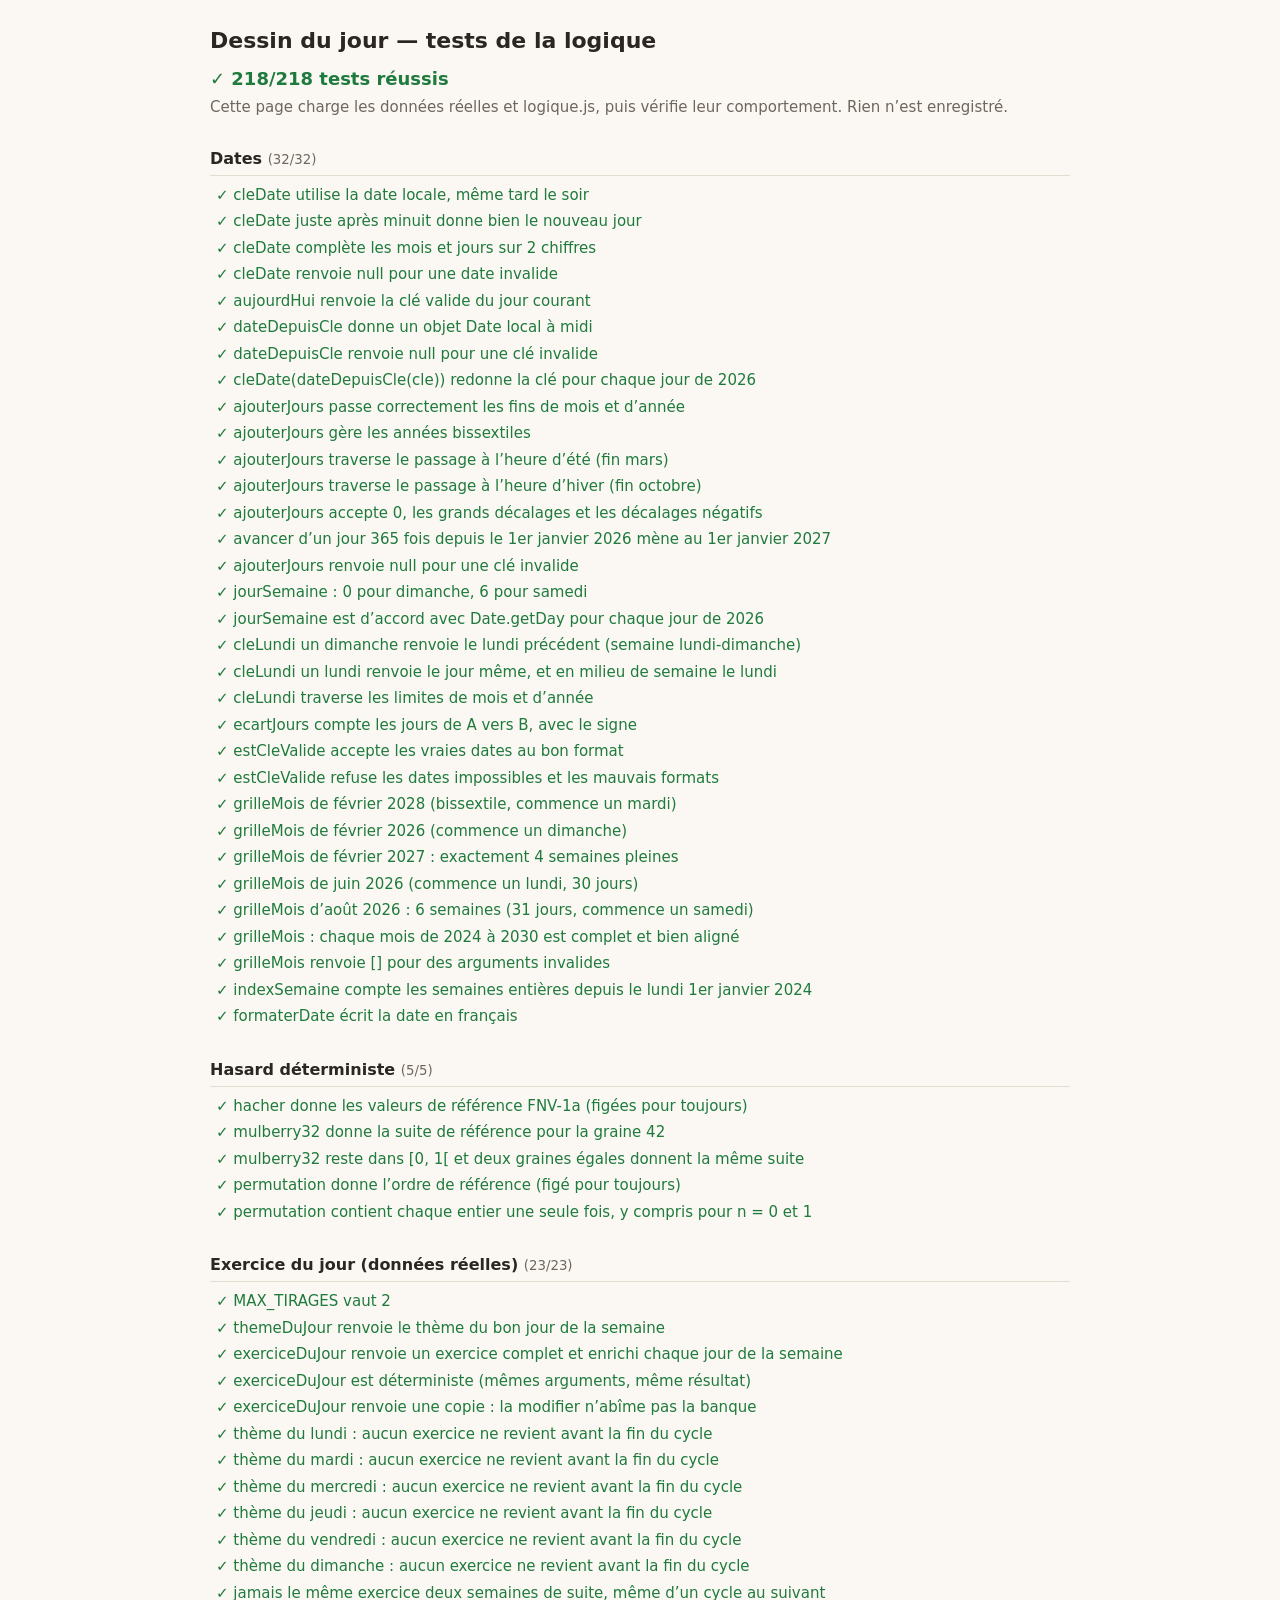
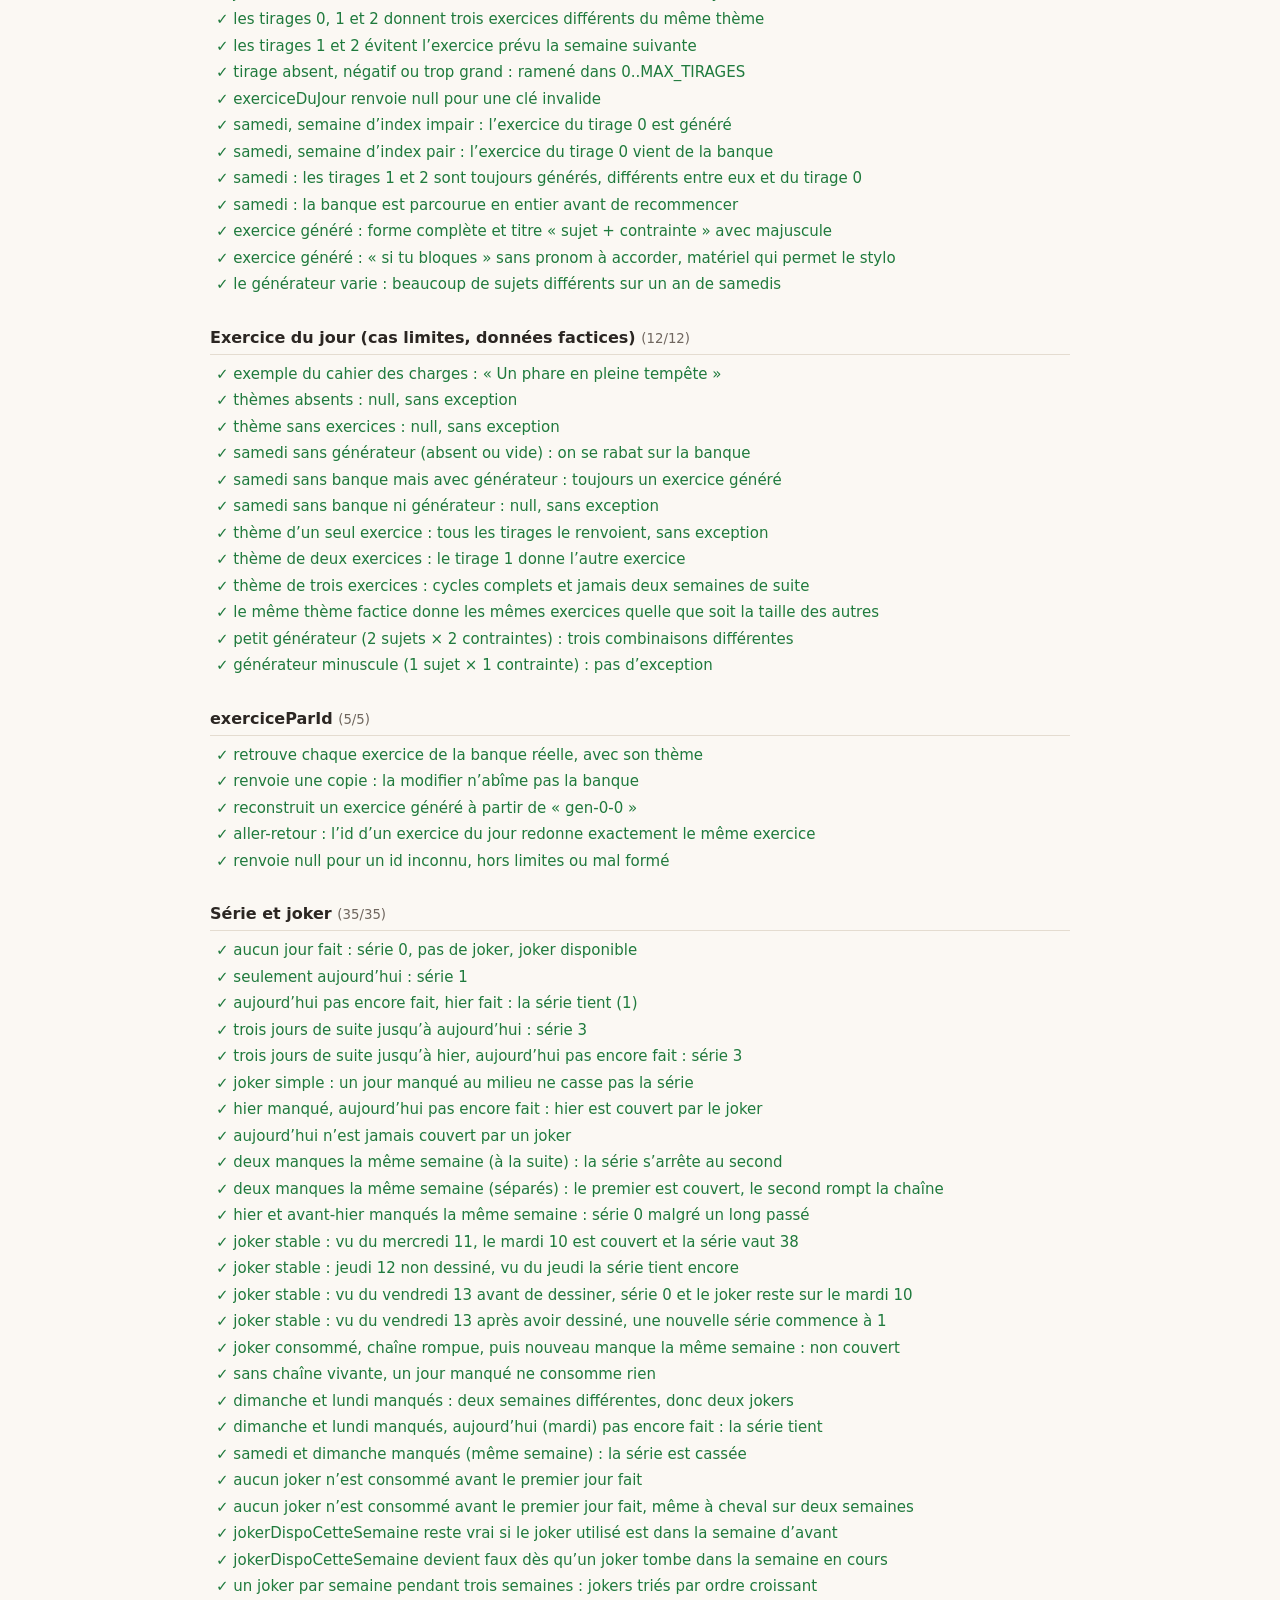
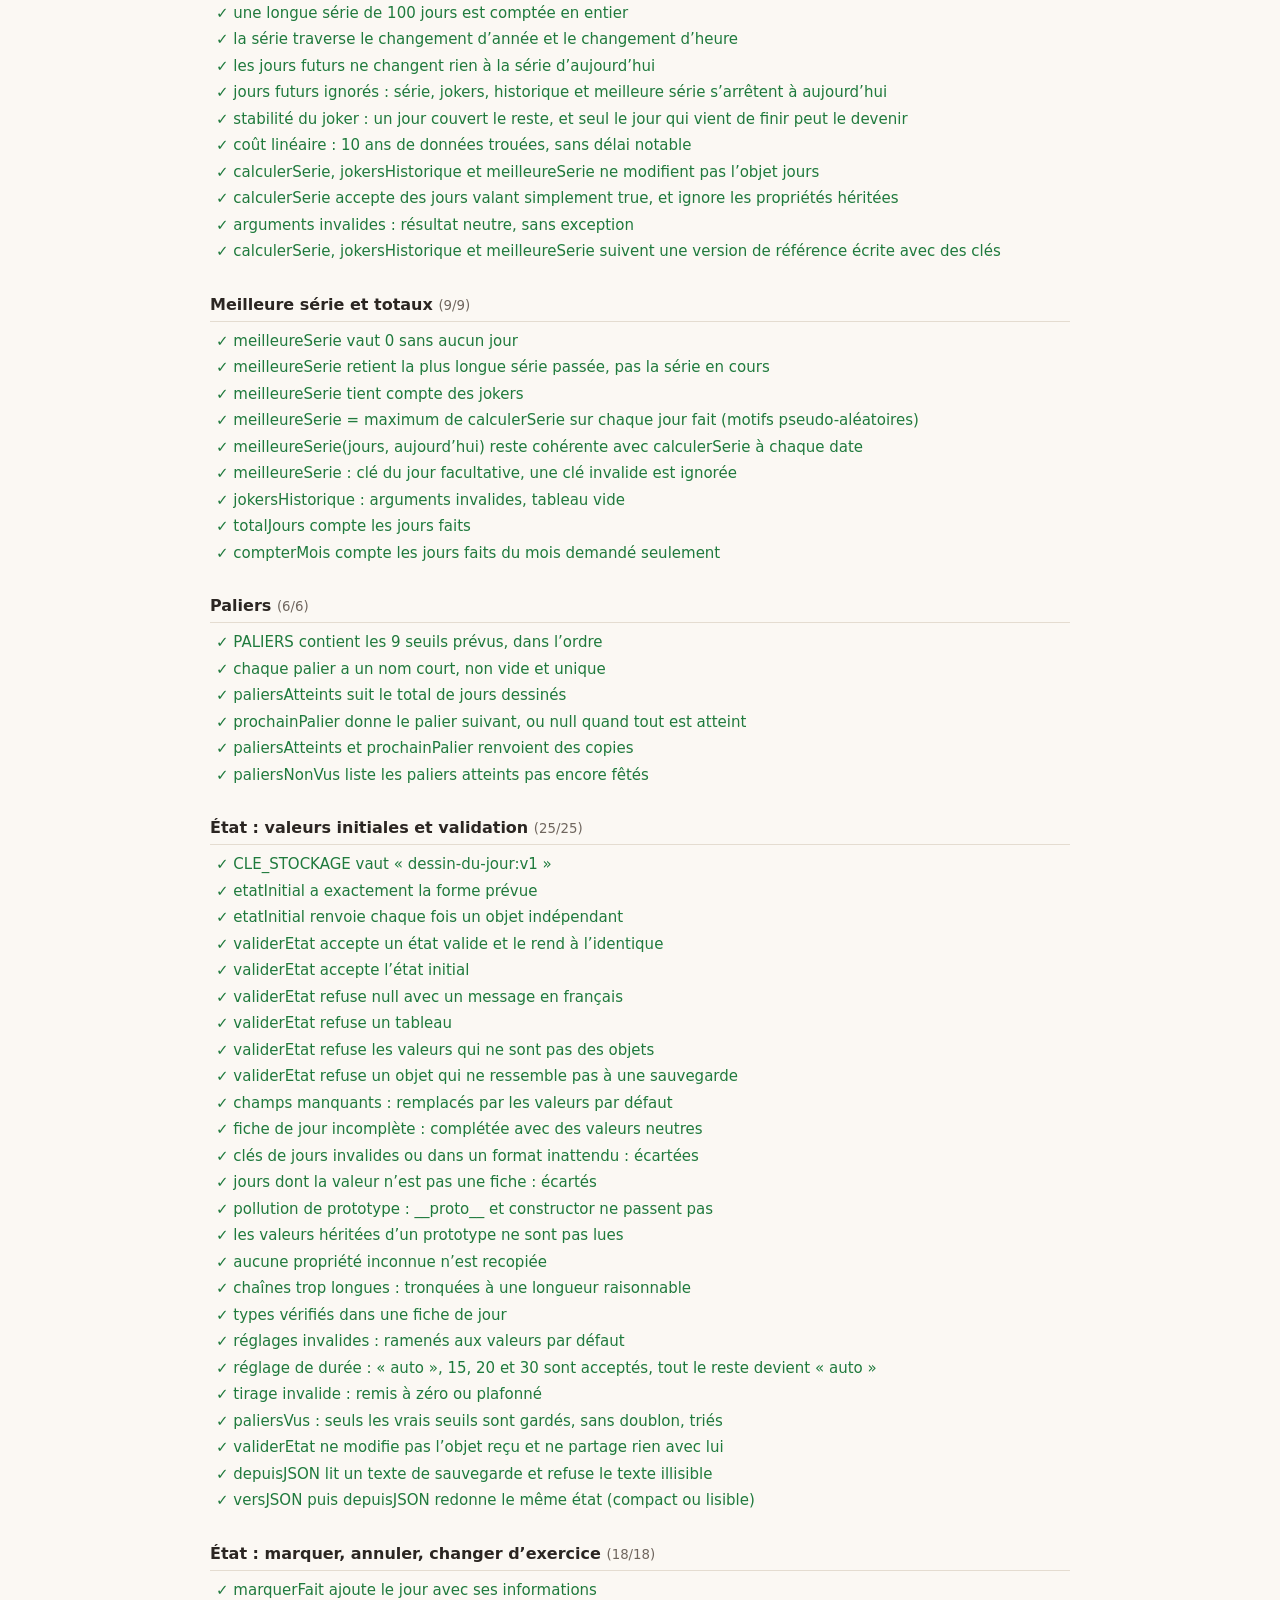
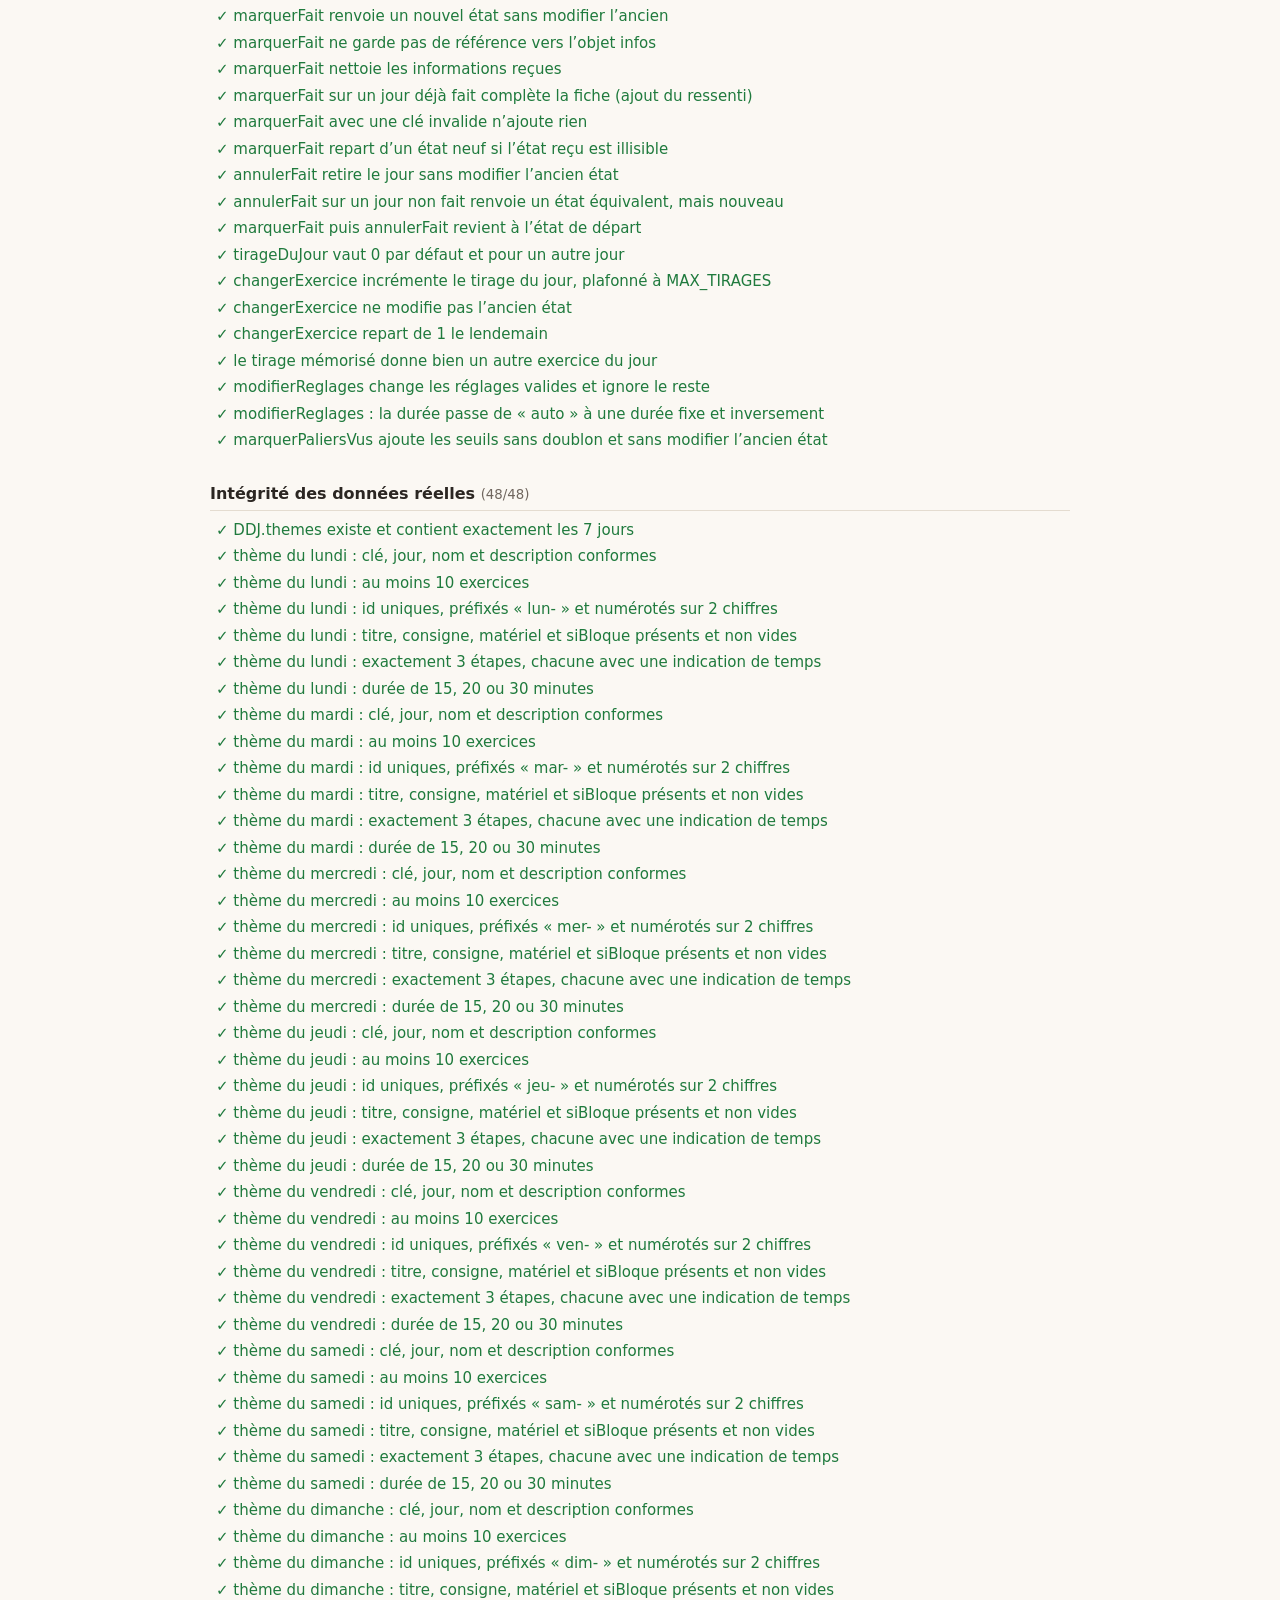
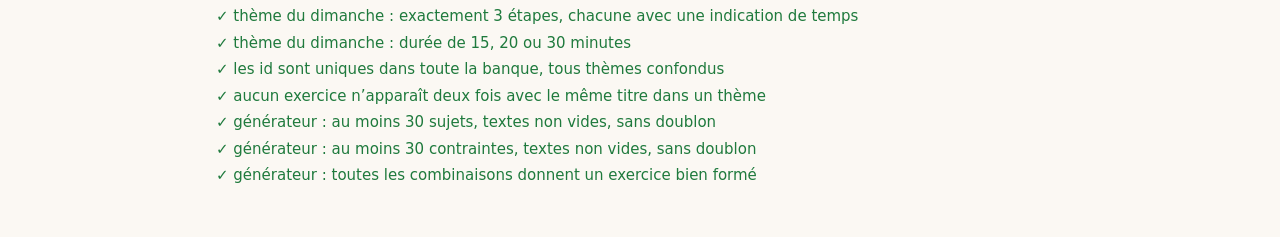
==== tests.html @ cdc96056 "Dessin du jour : un exercice de dessin par jour Appli web statique : exercice du jour, minuteur, sér" ====
<!DOCTYPE html>
<html lang="fr">
<head>
<meta charset="utf-8">
<meta name="viewport" content="width=device-width, initial-scale=1">
<title>Tests : en cours…</title>
<style>
  :root { --fond: #fbf8f3; --texte: #2b2622; --doux: #6f665e; --trait: #e4dcd0; --ok: #1f7a3d; --echec: #b3261e; --fond-echec: #fdecea; }
  @media (prefers-color-scheme: dark) {
    :root { --fond: #1d1b19; --texte: #ece6dd; --doux: #a59c92; --trait: #3a3531; --ok: #6fcf8b; --echec: #ff8a80; --fond-echec: #3a1f1d; }
  }
  body { margin: 0; padding: 24px 16px 48px; background: var(--fond); color: var(--texte); font: 15px/1.5 system-ui, "Segoe UI", sans-serif; }
  main { max-width: 860px; margin: 0 auto; }
  h1 { font-size: 22px; margin: 0 0 8px; }
  h2 { font-size: 16px; margin: 28px 0 6px; padding-bottom: 4px; border-bottom: 1px solid var(--trait); }
  h2 small { font-weight: normal; color: var(--doux); }
  .bilan { font-size: 18px; font-weight: 600; margin: 0 0 4px; }
  .bilan.ok { color: var(--ok); }
  .bilan.echec { color: var(--echec); }
  .note { color: var(--doux); margin: 0; }
  ul { list-style: none; margin: 0; padding: 0; }
  li { padding: 2px 6px; border-radius: 4px; overflow-wrap: anywhere; }
  li.ok { color: var(--ok); }
  li.echec { color: var(--echec); background: var(--fond-echec); font-weight: 600; }
  li .message { display: block; font-weight: normal; font-family: Consolas, "Courier New", monospace; font-size: 13px; padding-left: 22px; }
</style>
</head>
<body>
<main>
  <h1>Dessin du jour — tests de la logique</h1>
  <p id="bilan" class="bilan">Tests en cours…</p>
  <p class="note">Cette page charge les données réelles et logique.js, puis vérifie leur comportement. Rien n’est enregistré.</p>
  <div id="resultats"></div>
</main>

<script src="donnees/exercices-semaine.js"></script>
<script src="donnees/exercices-weekend.js"></script>
<script src="logique.js"></script>
<script>
(function () {
  "use strict";

  var DDJ = window.DDJ = window.DDJ || {};
  var L = DDJ.logique || {};

  /* ================================================================== */
  /* Mini-harnais                                                        */
  /* ================================================================== */

  var resultats = [];
  var groupeCourant = "";

  function groupe(nom) {
    groupeCourant = nom;
  }

  /* Chaque test est isolé : une exception = un échec, les autres continuent. */
  function test(nom, fn) {
    var r = { groupe: groupeCourant, nom: nom, ok: true, message: "" };
    try {
      fn();
    } catch (e) {
      r.ok = false;
      r.message = (e && e.message) ? String(e.message) : String(e);
    }
    resultats.push(r);
  }

  function stable(v) {
    var cles, morceaux, i;
    if (v === null || typeof v !== "object") {
      return String(JSON.stringify(v));
    }
    morceaux = [];
    if (Object.prototype.toString.call(v) === "[object Array]") {
      for (i = 0; i < v.length; i++) {
        morceaux.push(stable(v[i]));
      }
      return "[" + morceaux.join(",") + "]";
    }
    cles = Object.keys(v).sort();
    for (i = 0; i < cles.length; i++) {
      morceaux.push(JSON.stringify(cles[i]) + ":" + stable(v[cles[i]]));
    }
    return "{" + morceaux.join(",") + "}";
  }

  function verifier(condition, message) {
    if (!condition) {
      throw new Error(message || "la condition attendue est fausse");
    }
  }

  function egal(obtenu, attendu, message) {
    if (obtenu !== attendu) {
      throw new Error((message ? message + " : " : "") + "attendu " + stable(attendu) + ", obtenu " + stable(obtenu));
    }
  }

  /* Égalité en profondeur (ordre des propriétés indifférent). */
  function pareil(obtenu, attendu, message) {
    var a = stable(obtenu);
    var b = stable(attendu);
    if (a !== b) {
      throw new Error((message ? message + " : " : "") + "attendu " + b + ", obtenu " + a);
    }
  }

  function proche(obtenu, attendu, message) {
    if (typeof obtenu !== "number" || Math.abs(obtenu - attendu) > 1e-12) {
      throw new Error((message ? message + " : " : "") + "attendu " + attendu + ", obtenu " + obtenu);
    }
  }

  /* ================================================================== */
  /* Aides pour les tests                                                */
  /* ================================================================== */

  var ATTENDUS = {
    1: { cle: "lignes", jour: "Lundi", nom: "Lignes et échauffement", prefixe: "lun-" },
    2: { cle: "objets", jour: "Mardi", nom: "Objets du quotidien", prefixe: "mar-" },
    3: { cle: "personnages", jour: "Mercredi", nom: "Personnages et gestes", prefixe: "mer-" },
    4: { cle: "espaces", jour: "Jeudi", nom: "Espaces et perspective", prefixe: "jeu-" },
    5: { cle: "nature", jour: "Vendredi", nom: "Nature", prefixe: "ven-" },
    6: { cle: "imagination", jour: "Samedi", nom: "Imagination", prefixe: "sam-" },
    0: { cle: "libre", jour: "Dimanche", nom: "Libre", prefixe: "dim-" }
  };
  var ORDRE_JOURS = [1, 2, 3, 4, 5, 6, 0];
  var JOURS_BANQUE = [1, 2, 3, 4, 5, 0]; /* tous sauf le samedi */

  /* Clé du jour de semaine « js » (0 = dimanche) dans la semaine d’index donné. */
  function cleDe(semaine, js) {
    return L.ajouterJours("2024-01-01", semaine * 7 + ((js + 6) % 7));
  }

  function exo(cle, tirage) {
    var e = L.exerciceDuJour(cle, tirage);
    if (!e) {
      throw new Error("exerciceDuJour(" + cle + ", " + tirage + ") a renvoyé " + stable(e));
    }
    return e;
  }

  function themeReel(js) {
    var t = DDJ.themes ? DDJ.themes[js] : null;
    if (!t || typeof t !== "object") {
      throw new Error("le thème du jour " + js + " (" + ATTENDUS[js].jour + ") est absent des données");
    }
    if (Object.prototype.toString.call(t.exercices) !== "[object Array]" || t.exercices.length === 0) {
      throw new Error("le thème « " + ATTENDUS[js].jour + " » n’a pas d’exercices");
    }
    return t;
  }

  function generateurReel() {
    var g = DDJ.generateur;
    if (!g || !g.sujets || !g.contraintes || !g.sujets.length || !g.contraintes.length) {
      throw new Error("DDJ.generateur est absent ou vide");
    }
    return g;
  }

  /* Remplace temporairement les données, le temps d’une fonction. */
  function avecDonnees(themes, generateur, fn) {
    var themesAvant = DDJ.themes;
    var generateurAvant = DDJ.generateur;
    DDJ.themes = themes;
    DDJ.generateur = generateur;
    try {
      return fn();
    } finally {
      DDJ.themes = themesAvant;
      DDJ.generateur = generateurAvant;
    }
  }

  function exerciceFactice(prefixe, i) {
    return {
      id: prefixe + (i < 9 ? "0" : "") + (i + 1),
      titre: "Exercice " + (i + 1),
      consigne: "Dessine quelque chose de simple.",
      etapes: ["5 min : observe.", "5 min : esquisse.", "5 min : précise."],
      materiel: "Crayon et papier",
      siBloque: "Fais plus simple.",
      duree: 15
    };
  }

  function themesFactices(n) {
    var themes = {};
    var js, i, liste;
    for (js = 0; js < 7; js++) {
      liste = [];
      for (i = 0; i < n; i++) {
        liste.push(exerciceFactice(ATTENDUS[js].prefixe, i));
      }
      themes[js] = {
        cle: ATTENDUS[js].cle,
        jour: ATTENDUS[js].jour,
        nom: ATTENDUS[js].nom,
        description: "Thème factice.",
        exercices: liste
      };
    }
    return themes;
  }

  function generateurFactice() {
    return {
      sujets: ["un phare", "une théière", "un chat", "un vélo"],
      contraintes: ["en pleine tempête", "sous la mer", "la nuit", "vu de très loin"]
    };
  }

  /* Objet « jours » à partir d’une liste de clés. */
  function jours(liste) {
    var o = {};
    var i;
    for (i = 0; i < liste.length; i++) {
      o[liste[i]] = {
        exerciceId: "lun-01", titre: "Test", themeNom: "Lignes et échauffement",
        duree: 20, ressenti: null, faitLe: liste[i] + "T10:00:00.000Z"
      };
    }
    return o;
  }

  /* Toutes les clés de debut à fin incluses. */
  function plage(debut, fin) {
    var liste = [];
    var c = debut;
    var garde = 0;
    while (c !== null && c <= fin && garde < 5000) {
      liste.push(c);
      c = L.ajouterJours(c, 1);
      garde++;
    }
    return liste;
  }

  function sans(liste, exclus) {
    var r = [];
    var i;
    for (i = 0; i < liste.length; i++) {
      if (exclus.indexOf(liste[i]) === -1) {
        r.push(liste[i]);
      }
    }
    return r;
  }

  function seuils(paliers) {
    var r = [];
    var i;
    for (i = 0; i < paliers.length; i++) {
      r.push(paliers[i].seuil);
    }
    return r;
  }

  function serie(listeFaits, aujourdHui) {
    return L.calculerSerie(jours(listeFaits), aujourdHui);
  }

  function historique(listeFaits, aujourdHui) {
    return L.jokersHistorique(jours(listeFaits), aujourdHui);
  }

  /* ================================================================== */
  groupe("Dates");
  /* ================================================================== */

  test("cleDate utilise la date locale, même tard le soir", function () {
    egal(L.cleDate(new Date(2026, 0, 5, 23, 59, 59)), "2026-01-05");
  });

  test("cleDate juste après minuit donne bien le nouveau jour", function () {
    egal(L.cleDate(new Date(2026, 2, 1, 0, 0, 1)), "2026-03-01");
  });

  test("cleDate complète les mois et jours sur 2 chiffres", function () {
    egal(L.cleDate(new Date(2026, 8, 9, 12, 0, 0)), "2026-09-09");
  });

  test("cleDate renvoie null pour une date invalide", function () {
    egal(L.cleDate(new Date(NaN)), null);
    egal(L.cleDate("2026-01-05"), null);
    egal(L.cleDate(null), null);
  });

  test("aujourdHui renvoie la clé valide du jour courant", function () {
    var avant = L.cleDate(new Date());
    var cle = L.aujourdHui();
    var apres = L.cleDate(new Date());
    verifier(L.estCleValide(cle), "clé invalide : " + cle);
    verifier(cle === avant || cle === apres, "clé inattendue : " + cle);
  });

  test("dateDepuisCle donne un objet Date local à midi", function () {
    var d = L.dateDepuisCle("2026-11-16");
    verifier(d instanceof Date, "ce n’est pas un objet Date");
    egal(d.getFullYear(), 2026);
    egal(d.getMonth(), 10);
    egal(d.getDate(), 16);
    egal(d.getHours(), 12);
    egal(d.getMinutes(), 0);
  });

  test("dateDepuisCle renvoie null pour une clé invalide", function () {
    egal(L.dateDepuisCle("2026-02-30"), null);
    egal(L.dateDepuisCle("demain"), null);
    egal(L.dateDepuisCle(undefined), null);
  });

  test("cleDate(dateDepuisCle(cle)) redonne la clé pour chaque jour de 2026", function () {
    var liste = plage("2026-01-01", "2026-12-31");
    var i;
    egal(liste.length, 365, "nombre de jours en 2026");
    for (i = 0; i < liste.length; i++) {
      egal(L.cleDate(L.dateDepuisCle(liste[i])), liste[i]);
    }
  });

  test("ajouterJours passe correctement les fins de mois et d’année", function () {
    egal(L.ajouterJours("2026-01-31", 1), "2026-02-01");
    egal(L.ajouterJours("2026-04-30", 1), "2026-05-01");
    egal(L.ajouterJours("2026-12-31", 1), "2027-01-01");
    egal(L.ajouterJours("2027-01-01", -1), "2026-12-31");
    egal(L.ajouterJours("2026-03-01", -1), "2026-02-28");
  });

  test("ajouterJours gère les années bissextiles", function () {
    egal(L.ajouterJours("2028-02-28", 1), "2028-02-29");
    egal(L.ajouterJours("2028-02-29", 1), "2028-03-01");
    egal(L.ajouterJours("2028-03-01", -1), "2028-02-29");
    egal(L.ajouterJours("2027-02-28", 1), "2027-03-01");
  });

  test("ajouterJours traverse le passage à l’heure d’été (fin mars)", function () {
    egal(L.ajouterJours("2026-03-28", 1), "2026-03-29");
    egal(L.ajouterJours("2026-03-29", 1), "2026-03-30");
    egal(L.ajouterJours("2026-03-30", -1), "2026-03-29");
    egal(L.ajouterJours("2026-03-29", -1), "2026-03-28");
    egal(L.ecartJours("2026-03-28", "2026-03-30"), 2);
  });

  test("ajouterJours traverse le passage à l’heure d’hiver (fin octobre)", function () {
    egal(L.ajouterJours("2026-10-24", 1), "2026-10-25");
    egal(L.ajouterJours("2026-10-25", 1), "2026-10-26");
    egal(L.ajouterJours("2026-10-26", -1), "2026-10-25");
    egal(L.ajouterJours("2026-10-25", -1), "2026-10-24");
    egal(L.ecartJours("2026-10-24", "2026-10-26"), 2);
  });

  test("ajouterJours accepte 0, les grands décalages et les décalages négatifs", function () {
    egal(L.ajouterJours("2026-07-14", 0), "2026-07-14");
    egal(L.ajouterJours("2026-01-01", 365), "2027-01-01");
    egal(L.ajouterJours("2026-03-01", -365), "2025-03-01");
    egal(L.ajouterJours("2028-01-01", 366), "2029-01-01");
  });

  test("avancer d’un jour 365 fois depuis le 1er janvier 2026 mène au 1er janvier 2027", function () {
    var c = "2026-01-01";
    var i, suivant;
    for (i = 0; i < 365; i++) {
      suivant = L.ajouterJours(c, 1);
      verifier(L.estCleValide(suivant), "clé invalide après " + c);
      verifier(suivant > c, "la clé n’avance pas après " + c);
      egal(L.ecartJours(c, suivant), 1);
      c = suivant;
    }
    egal(c, "2027-01-01");
  });

  test("ajouterJours renvoie null pour une clé invalide", function () {
    egal(L.ajouterJours("2026-13-01", 1), null);
    egal(L.ajouterJours("", 1), null);
    egal(L.ajouterJours(null, 1), null);
  });

  test("jourSemaine : 0 pour dimanche, 6 pour samedi", function () {
    egal(L.jourSemaine("2024-01-01"), 1, "lundi 1er janvier 2024");
    egal(L.jourSemaine("2026-11-16"), 1, "lundi 16 novembre 2026");
    egal(L.jourSemaine("2026-03-15"), 0, "dimanche 15 mars 2026");
    egal(L.jourSemaine("2026-03-14"), 6, "samedi 14 mars 2026");
    egal(L.jourSemaine("2028-02-29"), 2, "mardi 29 février 2028");
    egal(L.jourSemaine("pas une date"), null);
  });

  test("jourSemaine est d’accord avec Date.getDay pour chaque jour de 2026", function () {
    var liste = plage("2026-01-01", "2026-12-31");
    var i;
    for (i = 0; i < liste.length; i++) {
      egal(L.jourSemaine(liste[i]), L.dateDepuisCle(liste[i]).getDay(), liste[i]);
    }
  });

  test("cleLundi un dimanche renvoie le lundi précédent (semaine lundi-dimanche)", function () {
    egal(L.cleLundi("2026-03-15"), "2026-03-09");
  });

  test("cleLundi un lundi renvoie le jour même, et en milieu de semaine le lundi", function () {
    egal(L.cleLundi("2026-03-09"), "2026-03-09");
    egal(L.cleLundi("2026-03-11"), "2026-03-09");
    egal(L.cleLundi("2026-03-14"), "2026-03-09");
  });

  test("cleLundi traverse les limites de mois et d’année", function () {
    egal(L.cleLundi("2026-03-01"), "2026-02-23");
    egal(L.cleLundi("2027-01-01"), "2026-12-28");
    egal(L.cleLundi("mardi"), null);
  });

  test("ecartJours compte les jours de A vers B, avec le signe", function () {
    egal(L.ecartJours("2026-03-09", "2026-03-09"), 0);
    egal(L.ecartJours("2026-03-09", "2026-03-16"), 7);
    egal(L.ecartJours("2026-03-16", "2026-03-09"), -7);
    egal(L.ecartJours("2028-01-01", "2029-01-01"), 366);
    egal(L.ecartJours("2026-01-01", "2027-01-01"), 365);
    egal(L.ecartJours("2026-01-01", "n’importe quoi"), null);
  });

  test("estCleValide accepte les vraies dates au bon format", function () {
    verifier(L.estCleValide("2026-11-16"));
    verifier(L.estCleValide("2024-02-29"), "29 février 2024");
    verifier(L.estCleValide("2000-02-29"), "29 février 2000");
    verifier(L.estCleValide("2026-12-31"));
  });

  test("estCleValide refuse les dates impossibles et les mauvais formats", function () {
    var mauvaises = ["2026-02-30", "2026-02-29", "2100-02-29", "2026-13-01", "2026-00-10", "2026-04-31",
      "2026-01-00", "2026-3-1", "26-03-01", "20260301", "2026/03/01", " 2026-03-01", "2026-03-01 ",
      "2026-03-01T12:00:00", "", "abc", "__proto__", "0000-01-01"];
    var autres = [null, undefined, 20260301, {}, [], true, new Date(2026, 2, 1)];
    var i;
    for (i = 0; i < mauvaises.length; i++) {
      egal(L.estCleValide(mauvaises[i]), false, "« " + mauvaises[i] + " »");
    }
    for (i = 0; i < autres.length; i++) {
      egal(L.estCleValide(autres[i]), false, "valeur n° " + i);
    }
  });

  test("grilleMois de février 2028 (bissextile, commence un mardi)", function () {
    var g = L.grilleMois(2028, 2);
    egal(g.length, 5, "nombre de semaines");
    pareil(g[0], [null, "2028-02-01", "2028-02-02", "2028-02-03", "2028-02-04", "2028-02-05", "2028-02-06"]);
    pareil(g[4], ["2028-02-28", "2028-02-29", null, null, null, null, null]);
  });

  test("grilleMois de février 2026 (commence un dimanche)", function () {
    var g = L.grilleMois(2026, 2);
    egal(g.length, 5, "nombre de semaines");
    pareil(g[0], [null, null, null, null, null, null, "2026-02-01"]);
    pareil(g[4], ["2026-02-23", "2026-02-24", "2026-02-25", "2026-02-26", "2026-02-27", "2026-02-28", null]);
  });

  test("grilleMois de février 2027 : exactement 4 semaines pleines", function () {
    var g = L.grilleMois(2027, 2);
    egal(g.length, 4, "nombre de semaines");
    egal(g[0][0], "2027-02-01");
    egal(g[3][6], "2027-02-28");
  });

  test("grilleMois de juin 2026 (commence un lundi, 30 jours)", function () {
    var g = L.grilleMois(2026, 6);
    egal(g.length, 5, "nombre de semaines");
    egal(g[0][0], "2026-06-01");
    pareil(g[4], ["2026-06-29", "2026-06-30", null, null, null, null, null]);
  });

  test("grilleMois d’août 2026 : 6 semaines (31 jours, commence un samedi)", function () {
    var g = L.grilleMois(2026, 8);
    egal(g.length, 6, "nombre de semaines");
    pareil(g[0], [null, null, null, null, null, "2026-08-01", "2026-08-02"]);
    pareil(g[5], ["2026-08-31", null, null, null, null, null, null]);
  });

  test("grilleMois : chaque mois de 2024 à 2030 est complet et bien aligné", function () {
    var annee, mois, g, s, c, cle, attendu, compte, nonVide;
    for (annee = 2024; annee <= 2030; annee++) {
      for (mois = 1; mois <= 12; mois++) {
        g = L.grilleMois(annee, mois);
        attendu = annee + "-" + (mois < 10 ? "0" : "") + mois + "-01";
        compte = 0;
        for (s = 0; s < g.length; s++) {
          egal(g[s].length, 7, "longueur de semaine en " + annee + "-" + mois);
          nonVide = false;
          for (c = 0; c < 7; c++) {
            cle = g[s][c];
            if (cle !== null) {
              nonVide = true;
              egal(cle, attendu, "ordre des jours");
              egal((L.jourSemaine(cle) + 6) % 7, c, "colonne de " + cle);
              attendu = L.ajouterJours(attendu, 1);
              compte++;
            }
          }
          verifier(nonVide, "semaine entièrement vide en " + annee + "-" + mois);
        }
        egal(compte, new Date(annee, mois, 0).getDate(), "nombre de jours en " + annee + "-" + mois);
      }
    }
  });

  test("grilleMois renvoie [] pour des arguments invalides", function () {
    pareil(L.grilleMois(2026, 0), []);
    pareil(L.grilleMois(2026, 13), []);
    pareil(L.grilleMois(2026, 1.5), []);
    pareil(L.grilleMois("2026", "2"), []);
  });

  test("indexSemaine compte les semaines entières depuis le lundi 1er janvier 2024", function () {
    egal(L.indexSemaine("2024-01-01"), 0);
    egal(L.indexSemaine("2024-01-07"), 0);
    egal(L.indexSemaine("2024-01-08"), 1);
    egal(L.indexSemaine("2023-12-31"), -1);
    egal(L.indexSemaine("2026-11-16"), 150);
    egal(L.indexSemaine("2026-11-22"), 150);
    egal(L.indexSemaine("2026-11-23"), 151);
  });

  test("formaterDate écrit la date en français", function () {
    egal(L.formaterDate("2026-11-16"), "lundi 16 novembre");
    egal(L.formaterDate("2026-11-16", true), "lundi 16 novembre 2026");
    egal(L.formaterDate("2026-03-01"), "dimanche 1er mars");
    egal(L.formaterDate("2026-08-15", true), "samedi 15 août 2026");
    egal(L.formaterDate("pas une date"), "");
  });

  /* ================================================================== */
  groupe("Hasard déterministe");
  /* ================================================================== */

  test("hacher donne les valeurs de référence FNV-1a (figées pour toujours)", function () {
    egal(L.hacher("abc"), 440920331);
    egal(L.hacher(""), 2166136261);
    egal(L.hacher("lignes|cycle|12"), 1735300780);
    egal(L.hacher("éà’"), 4243596655);
  });

  test("mulberry32 donne la suite de référence pour la graine 42", function () {
    var alea = L.mulberry32(42);
    proche(alea(), 0.6011037519201636);
    proche(alea(), 0.44829055899754167);
    proche(alea(), 0.8524657934904099);
  });

  test("mulberry32 reste dans [0, 1[ et deux graines égales donnent la même suite", function () {
    var a = L.mulberry32(2026);
    var b = L.mulberry32(2026);
    var i, x;
    for (i = 0; i < 500; i++) {
      x = a();
      verifier(x >= 0 && x < 1, "valeur hors limites : " + x);
      egal(b(), x);
    }
  });

  test("permutation donne l’ordre de référence (figé pour toujours)", function () {
    pareil(L.permutation(8, 12345), [3, 0, 1, 5, 4, 6, 2, 7]);
    pareil(L.permutation(10, L.hacher("lignes|cycle|12")), [1, 2, 5, 7, 8, 6, 3, 9, 0, 4]);
  });

  test("permutation contient chaque entier une seule fois, y compris pour n = 0 et 1", function () {
    var n, p, tri, i;
    pareil(L.permutation(0, 7), []);
    pareil(L.permutation(1, 7), [0]);
    for (n = 2; n <= 40; n++) {
      p = L.permutation(n, n * 977);
      tri = p.slice().sort(function (x, y) { return x - y; });
      egal(p.length, n);
      for (i = 0; i < n; i++) {
        egal(tri[i], i, "n = " + n);
      }
    }
  });

  /* ================================================================== */
  groupe("Exercice du jour (données réelles)");
  /* ================================================================== */

  test("MAX_TIRAGES vaut 2", function () {
    egal(L.MAX_TIRAGES, 2);
  });

  test("themeDuJour renvoie le thème du bon jour de la semaine", function () {
    var i, js, t;
    for (i = 0; i < ORDRE_JOURS.length; i++) {
      js = ORDRE_JOURS[i];
      t = L.themeDuJour(cleDe(150, js));
      verifier(t, "pas de thème pour " + ATTENDUS[js].jour);
      egal(t.cle, ATTENDUS[js].cle, ATTENDUS[js].jour);
      verifier(t === DDJ.themes[js], "ce n’est pas l’objet de DDJ.themes");
    }
    egal(L.themeDuJour("pas une date"), null);
  });

  test("exerciceDuJour renvoie un exercice complet et enrichi chaque jour de la semaine", function () {
    var i, js, e;
    for (i = 0; i < ORDRE_JOURS.length; i++) {
      js = ORDRE_JOURS[i];
      e = exo(cleDe(150, js), 0);
      egal(e.themeCle, ATTENDUS[js].cle, "themeCle du " + ATTENDUS[js].jour);
      egal(e.themeNom, ATTENDUS[js].nom, "themeNom du " + ATTENDUS[js].jour);
      egal(typeof e.genere, "boolean", "genere");
      verifier(typeof e.id === "string" && e.id !== "", "id manquant");
      verifier(typeof e.titre === "string" && e.titre !== "", "titre manquant");
      verifier(typeof e.consigne === "string" && e.consigne !== "", "consigne manquante");
      egal(e.etapes.length, 3, "nombre d’étapes");
      verifier(e.duree === 15 || e.duree === 20 || e.duree === 30, "durée inattendue : " + e.duree);
    }
  });

  test("exerciceDuJour est déterministe (mêmes arguments, même résultat)", function () {
    var j, t, cle;
    for (j = 0; j < 60; j++) {
      cle = L.ajouterJours("2026-11-16", j);
      for (t = 0; t <= 2; t++) {
        pareil(L.exerciceDuJour(cle, t), L.exerciceDuJour(cle, t), cle + " tirage " + t);
      }
    }
  });

  test("exerciceDuJour renvoie une copie : la modifier n’abîme pas la banque", function () {
    var cle = cleDe(150, 1);
    var avant = stable(exo(cle, 0));
    var e = exo(cle, 0);
    e.titre = "Modifié";
    e.etapes.push("une étape en trop");
    e.etapes[0] = "changée";
    egal(stable(exo(cle, 0)), avant);
    verifier(themeReel(1).exercices.every(function (x) { return x.themeCle === undefined && x.genere === undefined; }),
      "la banque a été enrichie par erreur");
  });

  (function () {
    var i;
    function testCycle(js) {
      test("thème du " + ATTENDUS[js].jour.toLowerCase() + " : aucun exercice ne revient avant la fin du cycle", function () {
        var n = themeReel(js).exercices.length;
        var cycles = [-1, 0, 9, 10];
        var c, k, e, vus, compte;
        for (c = 0; c < cycles.length; c++) {
          vus = {};
          compte = 0;
          for (k = 0; k < n; k++) {
            e = exo(cleDe(cycles[c] * n + k, js), 0);
            egal(e.genere, false, "exercice de la banque attendu");
            verifier(e.id.indexOf(ATTENDUS[js].prefixe) === 0, "préfixe inattendu : " + e.id);
            verifier(vus[e.id] !== true, "« " + e.id + " » revient deux fois dans le cycle " + cycles[c]);
            vus[e.id] = true;
            compte++;
          }
          egal(compte, n, "le cycle doit parcourir tous les exercices");
        }
      });
    }
    for (i = 0; i < JOURS_BANQUE.length; i++) {
      testCycle(JOURS_BANQUE[i]);
    }
  })();

  test("jamais le même exercice deux semaines de suite, même d’un cycle au suivant", function () {
    var i, js, s, precedent, e;
    for (i = 0; i < JOURS_BANQUE.length; i++) {
      js = JOURS_BANQUE[i];
      precedent = null;
      for (s = -20; s < 320; s++) {
        e = exo(cleDe(s, js), 0);
        verifier(e.id !== precedent, "« " + e.id + " » deux semaines de suite (semaine " + s + ")");
        precedent = e.id;
      }
    }
  });

  test("les tirages 0, 1 et 2 donnent trois exercices différents du même thème", function () {
    var i, js, s, a, b, c;
    for (i = 0; i < JOURS_BANQUE.length; i++) {
      js = JOURS_BANQUE[i];
      for (s = 100; s < 220; s++) {
        a = exo(cleDe(s, js), 0);
        b = exo(cleDe(s, js), 1);
        c = exo(cleDe(s, js), 2);
        verifier(a.id !== b.id && a.id !== c.id && b.id !== c.id,
          "tirages identiques semaine " + s + " : " + a.id + ", " + b.id + ", " + c.id);
        egal(b.themeCle, a.themeCle);
        egal(c.themeCle, a.themeCle);
        egal(b.genere, false);
        egal(c.genere, false);
      }
    }
  });

  test("les tirages 1 et 2 évitent l’exercice prévu la semaine suivante", function () {
    var i, js, s, suivant;
    for (i = 0; i < JOURS_BANQUE.length; i++) {
      js = JOURS_BANQUE[i];
      for (s = 100; s < 220; s++) {
        suivant = exo(cleDe(s + 1, js), 0).id;
        verifier(exo(cleDe(s, js), 1).id !== suivant, "tirage 1 = semaine suivante (semaine " + s + ")");
        verifier(exo(cleDe(s, js), 2).id !== suivant, "tirage 2 = semaine suivante (semaine " + s + ")");
      }
    }
  });

  test("tirage absent, négatif ou trop grand : ramené dans 0..MAX_TIRAGES", function () {
    var cle = cleDe(150, 3);
    pareil(L.exerciceDuJour(cle), L.exerciceDuJour(cle, 0), "tirage absent");
    pareil(L.exerciceDuJour(cle, -1), L.exerciceDuJour(cle, 0), "tirage -1");
    pareil(L.exerciceDuJour(cle, 5), L.exerciceDuJour(cle, 2), "tirage 5");
    pareil(L.exerciceDuJour(cle, "1"), L.exerciceDuJour(cle, 0), "tirage non numérique");
    pareil(L.exerciceDuJour(cle, NaN), L.exerciceDuJour(cle, 0), "tirage NaN");
  });

  test("exerciceDuJour renvoie null pour une clé invalide", function () {
    egal(L.exerciceDuJour("2026-02-30", 0), null);
    egal(L.exerciceDuJour("", 0), null);
    egal(L.exerciceDuJour(null), null);
  });

  test("samedi, semaine d’index impair : l’exercice du tirage 0 est généré", function () {
    var s, e;
    generateurReel();
    for (s = 101; s < 181; s += 2) {
      e = exo(cleDe(s, 6), 0);
      egal(e.genere, true, "semaine " + s);
      verifier(/^gen-\d+-\d+$/.test(e.id), "id inattendu : " + e.id);
      egal(e.themeCle, "imagination");
    }
  });

  test("samedi, semaine d’index pair : l’exercice du tirage 0 vient de la banque", function () {
    var s, e;
    generateurReel();
    for (s = 100; s < 180; s += 2) {
      e = exo(cleDe(s, 6), 0);
      egal(e.genere, false, "semaine " + s);
      verifier(e.id.indexOf("sam-") === 0, "id inattendu : " + e.id);
      egal(e.themeCle, "imagination");
    }
  });

  test("samedi : les tirages 1 et 2 sont toujours générés, différents entre eux et du tirage 0", function () {
    var s, a, b, c;
    generateurReel();
    for (s = 100; s < 180; s++) {
      a = exo(cleDe(s, 6), 0);
      b = exo(cleDe(s, 6), 1);
      c = exo(cleDe(s, 6), 2);
      egal(b.genere, true, "tirage 1, semaine " + s);
      egal(c.genere, true, "tirage 2, semaine " + s);
      verifier(a.id !== b.id && a.id !== c.id && b.id !== c.id,
        "tirages identiques semaine " + s + " : " + a.id + ", " + b.id + ", " + c.id);
      verifier(a.titre !== b.titre && b.titre !== c.titre && a.titre !== c.titre, "titres identiques semaine " + s);
    }
  });

  test("samedi : la banque est parcourue en entier avant de recommencer", function () {
    var n = themeReel(6).exercices.length;
    var cycles = [0, 4];
    var c, k, e, vus;
    generateurReel();
    for (c = 0; c < cycles.length; c++) {
      vus = {};
      for (k = 0; k < n; k++) {
        e = exo(cleDe(2 * (cycles[c] * n + k), 6), 0);
        egal(e.genere, false);
        verifier(vus[e.id] !== true, "« " + e.id + " » revient deux fois dans le cycle " + cycles[c]);
        vus[e.id] = true;
      }
    }
  });

  test("exercice généré : forme complète et titre « sujet + contrainte » avec majuscule", function () {
    var g = generateurReel();
    var e = exo(cleDe(151, 6), 0);
    var m = /^gen-(\d+)-(\d+)$/.exec(e.id);
    var sujet, contrainte, attendu;
    verifier(m, "id inattendu : " + e.id);
    sujet = g.sujets[parseInt(m[1], 10)];
    contrainte = g.contraintes[parseInt(m[2], 10)];
    attendu = sujet + " " + contrainte;
    attendu = attendu.charAt(0).toUpperCase() + attendu.slice(1);
    egal(e.titre, attendu);
    egal(e.duree, 20);
    egal(e.genere, true);
    egal(e.themeNom, "Imagination");
    egal(e.etapes.length, 3);
    verifier(e.etapes.every(function (x) { return /^\d+ min : /.test(x); }), "étapes sans indication de temps");
    verifier(typeof e.consigne === "string" && e.consigne.length > 20, "consigne trop courte");
    verifier(typeof e.materiel === "string" && e.materiel !== "", "matériel manquant");
    verifier(e.siBloque.indexOf(sujet) !== -1, "siBloque devrait garder le sujet");
    verifier(e.siBloque.indexOf(sujet + " " + contrainte) === -1, "siBloque devrait oublier la contrainte");
  });

  test("exercice généré : « si tu bloques » sans pronom à accorder, matériel qui permet le stylo", function () {
    var g = generateurReel();
    var i, e;
    for (i = 0; i < g.sujets.length; i++) {
      e = L.exerciceGenere(i, 0);
      egal(e.siBloque, "Oublie la contrainte : dessine simplement " + g.sujets[i] + ", à ta façon.", "sujet n° " + (i + 1));
    }
    egal(L.exerciceGenere(0, 0).materiel, "Crayon ou stylo, et papier");
  });

  test("le générateur varie : beaucoup de sujets différents sur un an de samedis", function () {
    var vus = {};
    var compte = 0;
    var s, t, m;
    generateurReel();
    for (s = 150; s < 202; s++) {
      for (t = 1; t <= 2; t++) {
        m = /^gen-(\d+)-(\d+)$/.exec(exo(cleDe(s, 6), t).id);
        if (vus[m[1]] !== true) {
          vus[m[1]] = true;
          compte++;
        }
      }
    }
    verifier(compte >= 15, "seulement " + compte + " sujets différents");
  });

  /* ================================================================== */
  groupe("Exercice du jour (cas limites, données factices)");
  /* ================================================================== */

  test("exemple du cahier des charges : « Un phare en pleine tempête »", function () {
    avecDonnees(themesFactices(5), { sujets: ["un phare"], contraintes: ["en pleine tempête"] }, function () {
      var e = L.exerciceGenere(0, 0);
      egal(e.id, "gen-0-0");
      egal(e.titre, "Un phare en pleine tempête");
      egal(e.genere, true);
      egal(e.themeCle, "imagination");
    });
  });

  test("thèmes absents : null, sans exception", function () {
    avecDonnees(undefined, undefined, function () {
      egal(L.exerciceDuJour("2026-11-16", 0), null);
      egal(L.exerciceDuJour("2026-11-21", 0), null);
      egal(L.themeDuJour("2026-11-16"), null);
      egal(L.exerciceParId("lun-01"), null);
    });
    avecDonnees({}, generateurFactice(), function () {
      egal(L.exerciceDuJour("2026-11-16", 1), null);
      egal(L.exerciceDuJour("2026-11-21", 0), null);
    });
  });

  test("thème sans exercices : null, sans exception", function () {
    var themes = themesFactices(4);
    themes[1].exercices = [];
    delete themes[2].exercices;
    avecDonnees(themes, generateurFactice(), function () {
      egal(L.exerciceDuJour("2026-11-16", 0), null, "lundi, banque vide");
      egal(L.exerciceDuJour("2026-11-16", 2), null, "lundi, banque vide, tirage 2");
      egal(L.exerciceDuJour("2026-11-17", 0), null, "mardi, banque absente");
      verifier(L.exerciceDuJour("2026-11-18", 0) !== null, "le mercredi devrait fonctionner");
    });
  });

  test("samedi sans générateur (absent ou vide) : on se rabat sur la banque", function () {
    var generateurs = [undefined, null, {}, { sujets: [], contraintes: [] }, { sujets: ["un phare"], contraintes: [] }];
    var i;
    function verifierRepli() {
      var s, a, b, c;
      for (s = 150; s < 156; s++) {
        a = exo(cleDe(s, 6), 0);
        b = exo(cleDe(s, 6), 1);
        c = exo(cleDe(s, 6), 2);
        egal(a.genere, false);
        egal(b.genere, false);
        egal(c.genere, false);
        verifier(a.id !== b.id && a.id !== c.id && b.id !== c.id, "tirages identiques");
      }
    }
    for (i = 0; i < generateurs.length; i++) {
      avecDonnees(themesFactices(6), generateurs[i], verifierRepli);
    }
  });

  test("samedi sans banque mais avec générateur : toujours un exercice généré", function () {
    var themes = themesFactices(4);
    themes[6].exercices = [];
    avecDonnees(themes, generateurFactice(), function () {
      egal(exo(cleDe(150, 6), 0).genere, true, "semaine paire");
      egal(exo(cleDe(151, 6), 0).genere, true, "semaine impaire");
      egal(exo(cleDe(150, 6), 2).genere, true, "tirage 2");
    });
  });

  test("samedi sans banque ni générateur : null, sans exception", function () {
    var themes = themesFactices(4);
    themes[6].exercices = [];
    avecDonnees(themes, undefined, function () {
      egal(L.exerciceDuJour(cleDe(150, 6), 0), null);
      egal(L.exerciceDuJour(cleDe(151, 6), 1), null);
    });
  });

  test("thème d’un seul exercice : tous les tirages le renvoient, sans exception", function () {
    avecDonnees(themesFactices(1), generateurFactice(), function () {
      egal(exo(cleDe(150, 1), 0).id, "lun-01");
      egal(exo(cleDe(150, 1), 1).id, "lun-01");
      egal(exo(cleDe(150, 1), 2).id, "lun-01");
      egal(exo(cleDe(-3, 1), 0).id, "lun-01");
    });
  });

  test("thème de deux exercices : le tirage 1 donne l’autre exercice", function () {
    avecDonnees(themesFactices(2), generateurFactice(), function () {
      var s, a, b;
      for (s = 150; s < 160; s++) {
        a = exo(cleDe(s, 2), 0);
        b = exo(cleDe(s, 2), 1);
        verifier(a.id !== b.id, "tirage 1 identique au tirage 0, semaine " + s);
        verifier(L.exerciceDuJour(cleDe(s, 2), 2) !== null, "tirage 2 null");
      }
    });
  });

  test("thème de trois exercices : cycles complets et jamais deux semaines de suite", function () {
    avecDonnees(themesFactices(3), generateurFactice(), function () {
      var precedent = null;
      var s, e, c, vus;
      for (s = 0; s < 90; s++) {
        e = exo(cleDe(s, 4), 0);
        verifier(e.id !== precedent, "répétition immédiate semaine " + s);
        precedent = e.id;
      }
      for (c = 0; c < 30; c++) {
        vus = {};
        vus[exo(cleDe(c * 3, 4), 0).id] = true;
        vus[exo(cleDe(c * 3 + 1, 4), 0).id] = true;
        vus[exo(cleDe(c * 3 + 2, 4), 0).id] = true;
        egal(Object.keys(vus).length, 3, "cycle " + c);
      }
    });
  });

  test("le même thème factice donne les mêmes exercices quelle que soit la taille des autres", function () {
    var themesA = themesFactices(7);
    var themesB = themesFactices(7);
    var a, b;
    themesB[2].exercices = themesB[2].exercices.slice(0, 3);
    a = avecDonnees(themesA, generateurFactice(), function () { return exo(cleDe(150, 1), 0).id; });
    b = avecDonnees(themesB, generateurFactice(), function () { return exo(cleDe(150, 1), 0).id; });
    egal(a, b);
  });

  test("petit générateur (2 sujets × 2 contraintes) : trois combinaisons différentes", function () {
    avecDonnees(themesFactices(4), { sujets: ["un phare", "un chat"], contraintes: ["la nuit", "sous la mer"] }, function () {
      var s, a, b, c;
      for (s = 151; s < 171; s += 2) {
        a = exo(cleDe(s, 6), 0);
        b = exo(cleDe(s, 6), 1);
        c = exo(cleDe(s, 6), 2);
        verifier(a.id !== b.id && a.id !== c.id && b.id !== c.id, "combinaisons identiques semaine " + s);
      }
    });
  });

  test("générateur minuscule (1 sujet × 1 contrainte) : pas d’exception", function () {
    avecDonnees(themesFactices(4), { sujets: ["un phare"], contraintes: ["en pleine tempête"] }, function () {
      egal(exo(cleDe(151, 6), 0).id, "gen-0-0");
      egal(exo(cleDe(151, 6), 1).id, "gen-0-0");
      egal(exo(cleDe(151, 6), 2).id, "gen-0-0");
    });
  });

  /* ================================================================== */
  groupe("exerciceParId");
  /* ================================================================== */

  test("retrouve chaque exercice de la banque réelle, avec son thème", function () {
    var i, k, js, liste, e, compte = 0;
    for (i = 0; i < ORDRE_JOURS.length; i++) {
      js = ORDRE_JOURS[i];
      liste = themeReel(js).exercices;
      for (k = 0; k < liste.length; k++) {
        e = L.exerciceParId(liste[k].id);
        verifier(e, "introuvable : " + liste[k].id);
        egal(e.id, liste[k].id);
        egal(e.titre, liste[k].titre);
        egal(e.themeCle, ATTENDUS[js].cle, liste[k].id);
        egal(e.themeNom, ATTENDUS[js].nom, liste[k].id);
        egal(e.genere, false);
        compte++;
      }
    }
    verifier(compte >= 70, "seulement " + compte + " exercices trouvés");
  });

  test("renvoie une copie : la modifier n’abîme pas la banque", function () {
    var id = themeReel(1).exercices[0].id;
    var avant = stable(L.exerciceParId(id));
    var e = L.exerciceParId(id);
    e.titre = "Modifié";
    e.etapes.length = 0;
    egal(stable(L.exerciceParId(id)), avant);
  });

  test("reconstruit un exercice généré à partir de « gen-0-0 »", function () {
    var g = generateurReel();
    var e = L.exerciceParId("gen-0-0");
    var attendu = g.sujets[0] + " " + g.contraintes[0];
    verifier(e, "gen-0-0 introuvable");
    egal(e.id, "gen-0-0");
    egal(e.genere, true);
    egal(e.titre, attendu.charAt(0).toUpperCase() + attendu.slice(1));
    egal(e.themeCle, "imagination");
  });

  test("aller-retour : l’id d’un exercice du jour redonne exactement le même exercice", function () {
    var j, t, cle, e;
    for (j = 0; j < 28; j++) {
      cle = L.ajouterJours("2026-11-16", j);
      for (t = 0; t <= 2; t++) {
        e = exo(cle, t);
        pareil(L.exerciceParId(e.id), e, cle + " tirage " + t);
      }
    }
  });

  test("renvoie null pour un id inconnu, hors limites ou mal formé", function () {
    var mauvais = ["", "lun-999", "xyz-01", "gen-999999-0", "gen-0-999999", "gen-a-b", "gen-1", "gen--1-2",
      "gen-1-2-3", "GEN-0-0", "toString", "__proto__", "constructor", null, undefined, 42, {}, []];
    var i;
    for (i = 0; i < mauvais.length; i++) {
      egal(L.exerciceParId(mauvais[i]), null, "id n° " + i + " (" + stable(mauvais[i]) + ")");
    }
  });

  /* ================================================================== */
  groupe("Série et joker");
  /* ================================================================== */
  /* Repères : lundi 2 mars 2026 … dimanche 8 mars ; lundi 9 mars … dimanche 15 mars. */

  test("aucun jour fait : série 0, pas de joker, joker disponible", function () {
    pareil(L.calculerSerie({}, "2026-03-11"),
      { serie: 0, jokers: [], faitAujourdHui: false, jokerDispoCetteSemaine: true });
  });

  test("seulement aujourd’hui : série 1", function () {
    pareil(serie(["2026-03-11"], "2026-03-11"),
      { serie: 1, jokers: [], faitAujourdHui: true, jokerDispoCetteSemaine: true });
  });

  test("aujourd’hui pas encore fait, hier fait : la série tient (1)", function () {
    pareil(serie(["2026-03-10"], "2026-03-11"),
      { serie: 1, jokers: [], faitAujourdHui: false, jokerDispoCetteSemaine: true });
  });

  test("trois jours de suite jusqu’à aujourd’hui : série 3", function () {
    var r = serie(["2026-03-09", "2026-03-10", "2026-03-11"], "2026-03-11");
    egal(r.serie, 3);
    egal(r.faitAujourdHui, true);
    pareil(r.jokers, []);
  });

  test("trois jours de suite jusqu’à hier, aujourd’hui pas encore fait : série 3", function () {
    var r = serie(["2026-03-08", "2026-03-09", "2026-03-10"], "2026-03-11");
    egal(r.serie, 3);
    egal(r.faitAujourdHui, false);
    pareil(r.jokers, []);
    egal(r.jokerDispoCetteSemaine, true);
  });

  test("joker simple : un jour manqué au milieu ne casse pas la série", function () {
    var r = serie(["2026-03-09", "2026-03-10", "2026-03-12", "2026-03-13"], "2026-03-13");
    egal(r.serie, 4, "le jour couvert ne compte pas dans la série");
    pareil(r.jokers, ["2026-03-11"]);
    egal(r.faitAujourdHui, true);
    egal(r.jokerDispoCetteSemaine, false);
  });

  test("hier manqué, aujourd’hui pas encore fait : hier est couvert par le joker", function () {
    var r = serie(["2026-03-09", "2026-03-10"], "2026-03-12");
    egal(r.serie, 2);
    pareil(r.jokers, ["2026-03-11"]);
    egal(r.faitAujourdHui, false);
    egal(r.jokerDispoCetteSemaine, false);
  });

  test("aujourd’hui n’est jamais couvert par un joker", function () {
    var r = serie(["2026-03-09", "2026-03-10"], "2026-03-11");
    egal(r.serie, 2);
    pareil(r.jokers, [], "aujourd’hui (non fait) ne doit pas consommer de joker");
    egal(r.jokerDispoCetteSemaine, true);
  });

  test("deux manques la même semaine (à la suite) : la série s’arrête au second", function () {
    var faits = ["2026-03-02", "2026-03-03", "2026-03-04", "2026-03-05", "2026-03-06", "2026-03-07", "2026-03-08",
      "2026-03-09", "2026-03-12", "2026-03-13"];
    var r = serie(faits, "2026-03-13");
    egal(r.serie, 2, "seuls jeudi et vendredi comptent : une nouvelle chaîne");
    pareil(r.jokers, [], "la nouvelle chaîne n’a consommé aucun joker");
    egal(r.jokerDispoCetteSemaine, false, "le joker de la semaine a servi mardi, il reste consommé");
    pareil(historique(faits, "2026-03-13"), ["2026-03-10"], "mardi reste couvert, mercredi ne l’est pas");
  });

  test("deux manques la même semaine (séparés) : le premier est couvert, le second rompt la chaîne", function () {
    var faits = ["2026-03-08", "2026-03-09", "2026-03-11", "2026-03-13"];
    var r = serie(faits, "2026-03-13");
    egal(r.serie, 1, "vendredi seul : la chaîne s’est rompue jeudi");
    pareil(r.jokers, []);
    egal(r.faitAujourdHui, true);
    egal(r.jokerDispoCetteSemaine, false);
    pareil(historique(faits, "2026-03-13"), ["2026-03-10"], "le joker reste sur mardi, il ne glisse pas vers jeudi");
    /* La veille au soir (jeudi pas encore fini), la chaîne tenait encore. */
    r = serie(faits, "2026-03-12");
    egal(r.serie, 3, "dimanche + lundi + mercredi");
    pareil(r.jokers, ["2026-03-10"]);
  });

  test("hier et avant-hier manqués la même semaine : série 0 malgré un long passé", function () {
    var faits = plage("2026-02-01", "2026-03-09");
    var r = serie(faits, "2026-03-12");
    pareil(r, { serie: 0, jokers: [], faitAujourdHui: false, jokerDispoCetteSemaine: false });
    pareil(historique(faits, "2026-03-12"), ["2026-03-10"], "mardi a consommé le joker, mercredi a rompu la chaîne");
  });

  /* Exemple de référence : le joker ne change jamais de jour après coup. */
  (function () {
    var faitsMercredi = sans(plage("2026-02-01", "2026-03-11"), ["2026-03-10"]);

    test("joker stable : vu du mercredi 11, le mardi 10 est couvert et la série vaut 38", function () {
      var r = serie(faitsMercredi, "2026-03-11");
      pareil(r, { serie: 38, jokers: ["2026-03-10"], faitAujourdHui: true, jokerDispoCetteSemaine: false });
      pareil(historique(faitsMercredi, "2026-03-11"), ["2026-03-10"]);
    });

    test("joker stable : jeudi 12 non dessiné, vu du jeudi la série tient encore", function () {
      var r = serie(faitsMercredi, "2026-03-12");
      pareil(r, { serie: 38, jokers: ["2026-03-10"], faitAujourdHui: false, jokerDispoCetteSemaine: false });
    });

    test("joker stable : vu du vendredi 13 avant de dessiner, série 0 et le joker reste sur le mardi 10", function () {
      var r = serie(faitsMercredi, "2026-03-13");
      var h = historique(faitsMercredi, "2026-03-13");
      pareil(r, { serie: 0, jokers: [], faitAujourdHui: false, jokerDispoCetteSemaine: false });
      verifier(h.indexOf("2026-03-10") !== -1, "le mardi 10 doit rester couvert : " + stable(h));
      verifier(h.indexOf("2026-03-12") === -1, "le jeudi 12 ne doit pas être couvert : " + stable(h));
      pareil(h, ["2026-03-10"]);
    });

    test("joker stable : vu du vendredi 13 après avoir dessiné, une nouvelle série commence à 1", function () {
      var faits = faitsMercredi.concat(["2026-03-13"]);
      var r = serie(faits, "2026-03-13");
      pareil(r, { serie: 1, jokers: [], faitAujourdHui: true, jokerDispoCetteSemaine: false });
      pareil(historique(faits, "2026-03-13"), ["2026-03-10"]);
      egal(L.meilleureSerie(jours(faits), "2026-03-13"), 38, "la série de 38 reste la meilleure");
    });
  })();

  test("joker consommé, chaîne rompue, puis nouveau manque la même semaine : non couvert", function () {
    /* Lundi 9 fait, mardi 10 couvert, mercredi 11 rompt ; jeudi 12 fait, vendredi 13 manqué, samedi 14 fait. */
    var faits = ["2026-03-09", "2026-03-12", "2026-03-14"];
    var r = serie(faits, "2026-03-14");
    egal(r.serie, 1, "seul samedi compte : vendredi a rompu la chaîne de jeudi");
    pareil(r.jokers, []);
    egal(r.jokerDispoCetteSemaine, false);
    pareil(historique(faits, "2026-03-14"), ["2026-03-10"], "vendredi 13 n’est pas couvert");
    egal(L.meilleureSerie(jours(faits), "2026-03-14"), 1);
    /* Le lundi suivant, un joker tout neuf est disponible. */
    r = serie(faits.concat(["2026-03-15"]), "2026-03-17");
    egal(r.serie, 2, "samedi + dimanche, lundi 16 couvert");
    pareil(r.jokers, ["2026-03-16"]);
  });

  test("sans chaîne vivante, un jour manqué ne consomme rien", function () {
    /* Lundi 9 fait, mardi 10 couvert, mercredi 11 rompt ; le jeudi 12 manqué ne consomme rien. */
    var faits = ["2026-03-09", "2026-03-13"];
    pareil(historique(faits, "2026-03-13"), ["2026-03-10"]);
    /* Semaine suivante : rien fait du lundi 16 au mercredi 18, jeudi 19 fait, vendredi 20 manqué. */
    faits = ["2026-03-09", "2026-03-19", "2026-03-21"];
    pareil(historique(faits, "2026-03-21"), ["2026-03-10", "2026-03-20"],
      "le joker de la semaine du 16 est intact jusqu’au vendredi 20");
    egal(serie(faits, "2026-03-21").serie, 2);
  });

  test("dimanche et lundi manqués : deux semaines différentes, donc deux jokers", function () {
    var faits = ["2026-03-02", "2026-03-03", "2026-03-04", "2026-03-05", "2026-03-06", "2026-03-07", "2026-03-10"];
    var r = serie(faits, "2026-03-10");
    egal(r.serie, 7);
    pareil(r.jokers, ["2026-03-08", "2026-03-09"]);
    egal(r.jokerDispoCetteSemaine, false, "le joker du lundi 9 est dans la semaine en cours");
    pareil(historique(faits, "2026-03-10"), ["2026-03-08", "2026-03-09"], "les deux jours sont couverts");
  });

  test("dimanche et lundi manqués, aujourd’hui (mardi) pas encore fait : la série tient", function () {
    var faits = ["2026-03-02", "2026-03-03", "2026-03-04", "2026-03-05", "2026-03-06", "2026-03-07"];
    var r = serie(faits, "2026-03-10");
    egal(r.serie, 6);
    pareil(r.jokers, ["2026-03-08", "2026-03-09"]);
    egal(r.faitAujourdHui, false);
    egal(r.jokerDispoCetteSemaine, false);
  });

  test("samedi et dimanche manqués (même semaine) : la série est cassée", function () {
    var faits = ["2026-03-02", "2026-03-03", "2026-03-04", "2026-03-05", "2026-03-06", "2026-03-09"];
    var r = serie(faits, "2026-03-09");
    egal(r.serie, 1);
    pareil(r.jokers, []);
    pareil(historique(faits, "2026-03-09"), ["2026-03-07"], "samedi couvert, dimanche rompt la chaîne");
    egal(r.jokerDispoCetteSemaine, true, "le joker consommé samedi appartient à la semaine d’avant");
  });

  test("aucun joker n’est consommé avant le premier jour fait", function () {
    var r = serie(["2026-03-13"], "2026-03-13");
    egal(r.serie, 1);
    pareil(r.jokers, []);
    egal(r.jokerDispoCetteSemaine, true);
    pareil(historique(["2026-03-13"], "2026-03-13"), []);
  });

  test("aucun joker n’est consommé avant le premier jour fait, même à cheval sur deux semaines", function () {
    var r = serie(["2026-03-09"], "2026-03-09");
    egal(r.serie, 1);
    pareil(r.jokers, [], "le dimanche 8, que ne précède aucun jour fait, n’est pas un joker");
    egal(r.jokerDispoCetteSemaine, true);
    pareil(historique(["2026-03-09"], "2026-03-09"), []);
  });

  test("jokerDispoCetteSemaine reste vrai si le joker utilisé est dans la semaine d’avant", function () {
    var r = serie(["2026-03-06", "2026-03-07", "2026-03-09"], "2026-03-09");
    egal(r.serie, 3);
    pareil(r.jokers, ["2026-03-08"]);
    egal(r.jokerDispoCetteSemaine, true);
  });

  test("jokerDispoCetteSemaine devient faux dès qu’un joker tombe dans la semaine en cours", function () {
    var r = serie(["2026-03-09", "2026-03-11"], "2026-03-11");
    egal(r.serie, 2);
    pareil(r.jokers, ["2026-03-10"]);
    egal(r.jokerDispoCetteSemaine, false);
  });

  test("un joker par semaine pendant trois semaines : jokers triés par ordre croissant", function () {
    var faits = sans(plage("2026-02-23", "2026-03-13"), ["2026-02-25", "2026-03-04", "2026-03-11"]);
    var r = serie(faits, "2026-03-13");
    egal(r.serie, 16);
    pareil(r.jokers, ["2026-02-25", "2026-03-04", "2026-03-11"]);
    egal(r.jokerDispoCetteSemaine, false);
  });

  test("une longue série de 100 jours est comptée en entier", function () {
    var faits = plage(L.ajouterJours("2026-11-16", -99), "2026-11-16");
    var r = serie(faits, "2026-11-16");
    egal(faits.length, 100);
    egal(r.serie, 100);
    pareil(r.jokers, []);
  });

  test("la série traverse le changement d’année et le changement d’heure", function () {
    egal(serie(["2025-12-30", "2025-12-31", "2026-01-01", "2026-01-02"], "2026-01-02").serie, 4, "nouvel an");
    egal(serie(plage("2026-03-27", "2026-03-31"), "2026-03-31").serie, 5, "heure d’été");
    egal(serie(plage("2026-10-23", "2026-10-27"), "2026-10-27").serie, 5, "heure d’hiver");
  });

  test("les jours futurs ne changent rien à la série d’aujourd’hui", function () {
    var r = serie(["2026-03-12", "2026-03-13", "2026-03-14", "2026-03-20"], "2026-03-13");
    egal(r.serie, 2);
    egal(r.faitAujourdHui, true);
  });

  test("jours futurs ignorés : série, jokers, historique et meilleure série s’arrêtent à aujourd’hui", function () {
    var passes = ["2026-03-09", "2026-03-11"];
    var futurs = ["2026-03-13", "2026-03-14", "2026-03-15", "2026-03-16", "2026-03-18", "2026-04-02"];
    var j = jours(passes.concat(futurs));
    pareil(L.calculerSerie(j, "2026-03-11"), serie(passes, "2026-03-11"));
    pareil(L.calculerSerie(j, "2026-03-11"),
      { serie: 2, jokers: ["2026-03-10"], faitAujourdHui: true, jokerDispoCetteSemaine: false });
    pareil(L.jokersHistorique(j, "2026-03-11"), ["2026-03-10"], "aucun joker posé dans le futur");
    egal(L.meilleureSerie(j, "2026-03-11"), 2, "avec la clé du jour, les jours futurs ne comptent pas");
    egal(L.meilleureSerie(j), 5, "sans clé du jour, le parcours va jusqu’au jour fait le plus récent");
    /* Que des jours futurs : comme si rien n’était fait. */
    pareil(L.calculerSerie(jours(futurs), "2026-03-11"),
      { serie: 0, jokers: [], faitAujourdHui: false, jokerDispoCetteSemaine: true });
    egal(L.meilleureSerie(jours(futurs), "2026-03-11"), 0);
    pareil(L.jokersHistorique(jours(futurs), "2026-03-11"), []);
  });

  test("stabilité du joker : un jour couvert le reste, et seul le jour qui vient de finir peut le devenir", function () {
    var graine, alea, faits, j, i, k, cle, veille, avant, apres, r, total = 0;
    for (graine = 1; graine <= 8; graine++) {
      alea = L.mulberry32(graine * 15485863);
      faits = [];
      for (i = 0; i < 120; i++) {
        if (alea() < 0.55 + 0.04 * graine) {
          faits.push(L.ajouterJours("2025-12-01", i));
        }
      }
      j = jours(faits);
      avant = [];
      for (i = -2; i < 125; i++) {
        cle = L.ajouterJours("2025-12-01", i);
        veille = L.ajouterJours(cle, -1);
        apres = L.jokersHistorique(j, cle);
        /* L’historique de la veille est un préfixe de celui d’aujourd’hui… */
        pareil(apres.slice(0, avant.length), avant, "graine " + graine + ", un joker a changé de jour vu du " + cle);
        /* … qui ne peut contenir en plus que la veille, tout juste terminée. */
        verifier(apres.length === avant.length || (apres.length === avant.length + 1 && apres[apres.length - 1] === veille),
          "graine " + graine + ", joker posé après coup vu du " + cle + " : " + stable(apres));
        r = L.calculerSerie(j, cle);
        for (k = 0; k < r.jokers.length; k++) {
          verifier(apres.indexOf(r.jokers[k]) !== -1, "joker de la série absent de l’historique : " + r.jokers[k]);
        }
        for (k = 0; k < apres.length; k++) {
          verifier(!Object.prototype.hasOwnProperty.call(j, apres[k]), "jour fait marqué comme joker : " + apres[k]);
          verifier(apres[k] < cle, "aujourd’hui ou un jour futur couvert par un joker : " + apres[k]);
          verifier(k === 0 || L.cleLundi(apres[k]) !== L.cleLundi(apres[k - 1]), "deux jokers la même semaine : " + apres[k]);
        }
        avant = apres;
      }
      total += avant.length;
    }
    verifier(total > 40, "trop peu de jokers pour que le test soit utile : " + total);
  });

  test("coût linéaire : 10 ans de données trouées, sans délai notable", function () {
    var alea = L.mulberry32(20261116);
    var liste = [];
    var j, i, debut, duree, r, attendu;
    for (i = 0; i < 3653; i++) {
      if (alea() < 0.8) {
        liste.push(L.ajouterJours("2016-11-16", i));
      }
    }
    j = jours(liste);
    debut = Date.now();
    for (i = 0; i < 20; i++) {
      r = L.calculerSerie(j, "2026-11-16");
      L.jokersHistorique(j, "2026-11-16");
      L.meilleureSerie(j, "2026-11-16");
    }
    duree = Date.now() - debut;
    verifier(liste.length > 2500, "jeu de données trop petit : " + liste.length);
    verifier(duree < 3000, "60 calculs sur 10 ans ont pris " + duree + " ms");
    verifier(L.meilleureSerie(j, "2026-11-16") >= r.serie, "meilleure série inférieure à la série en cours");
    /* Deux dessins séparés par dix-neuf siècles : le trou ne coûte rien. */
    debut = Date.now();
    attendu = { serie: 2, jokers: [], faitAujourdHui: true, jokerDispoCetteSemaine: true };
    for (i = 0; i < 20; i++) {
      pareil(L.calculerSerie({ "0100-01-01": true, "2026-11-15": true, "2026-11-16": true }, "2026-11-16"), attendu);
    }
    duree = Date.now() - debut;
    verifier(duree < 1000, "20 calculs avec un très long trou ont pris " + duree + " ms");
    pareil(L.jokersHistorique({ "0100-01-01": true, "2026-11-16": true }, "2026-11-16"), ["0100-01-02"]);
  });

  test("calculerSerie, jokersHistorique et meilleureSerie ne modifient pas l’objet jours", function () {
    var j = jours(["2026-03-09", "2026-03-10", "2026-03-12", "2026-03-13"]);
    var avant = stable(j);
    L.calculerSerie(j, "2026-03-13");
    L.jokersHistorique(j, "2026-03-13");
    L.meilleureSerie(j);
    L.meilleureSerie(j, "2026-03-13");
    egal(stable(j), avant);
  });

  test("calculerSerie accepte des jours valant simplement true, et ignore les propriétés héritées", function () {
    var herite = Object.create({ "2026-03-10": true });
    herite["2026-03-11"] = true;
    egal(L.calculerSerie({ "2026-03-10": true, "2026-03-11": true }, "2026-03-11").serie, 2);
    egal(L.calculerSerie(herite, "2026-03-11").serie, 1, "seule la propriété propre compte");
  });

  test("arguments invalides : résultat neutre, sans exception", function () {
    var neutre = { serie: 0, jokers: [], faitAujourdHui: false, jokerDispoCetteSemaine: true };
    pareil(L.calculerSerie(jours(["2026-03-11"]), "pas une date"), neutre);
    pareil(L.calculerSerie(null, "2026-03-11"), neutre);
    pareil(L.calculerSerie(undefined, "2026-03-11"), neutre);
  });

  test("calculerSerie, jokersHistorique et meilleureSerie suivent une version de référence écrite avec des clés", function () {
    /* Version naïve, au plus près de la règle : on avance de clé en clé, du
       plus ancien jour fait jusqu’à aujourd’hui. */
    function reference(j, aujourdHui) {
      var fait = Object.prototype.hasOwnProperty.call(j, aujourdHui);
      var resultat = { serie: 0, jokers: [], faitAujourdHui: fait, jokerDispoCetteSemaine: true };
      var historiqueRef = [];
      var meilleure = 0;
      var prises = {};       /* lundis des semaines dont le joker est consommé */
      var vivante = false;
      var cles = Object.keys(j).sort();
      var courant = cles.length > 0 ? cles[0] : null;
      var garde = 0;
      var lundi;
      while (courant !== null && courant <= aujourdHui && garde < 2000) {
        garde++;
        if (Object.prototype.hasOwnProperty.call(j, courant)) {
          vivante = true;
          resultat.serie++;
          meilleure = Math.max(meilleure, resultat.serie);
        } else if (vivante && courant < aujourdHui) {
          lundi = L.cleLundi(courant);
          if (prises[lundi] === true) {
            vivante = false;
            resultat.serie = 0;
            resultat.jokers = [];
          } else {
            prises[lundi] = true;
            resultat.jokers.push(courant);
            historiqueRef.push(courant);
          }
        }
        courant = L.ajouterJours(courant, 1);
      }
      resultat.jokerDispoCetteSemaine = prises[L.cleLundi(aujourdHui)] !== true;
      return { serie: resultat, historique: historiqueRef, meilleure: meilleure };
    }
    var graine, alea, faits, j, i, cle, ref, contexte, avecJoker = 0, rompues = 0;
    for (graine = 1; graine <= 8; graine++) {
      alea = L.mulberry32(graine * 104729);
      faits = [];
      for (i = 0; i < 110; i++) {
        if (alea() < 0.6 + 0.04 * graine) {
          faits.push(L.ajouterJours("2025-12-01", i));
        }
      }
      j = jours(faits);
      for (i = -3; i < 115; i++) {
        cle = L.ajouterJours("2025-12-01", i);
        ref = reference(j, cle);
        contexte = "graine " + graine + ", aujourd’hui = " + cle;
        pareil(L.calculerSerie(j, cle), ref.serie, contexte);
        pareil(L.jokersHistorique(j, cle), ref.historique, "historique, " + contexte);
        egal(L.meilleureSerie(j, cle), ref.meilleure, "meilleure série, " + contexte);
        if (ref.serie.jokers.length > 0) {
          avecJoker++;
        }
        if (ref.serie.serie === 0 && ref.meilleure > 0) {
          rompues++;
        }
      }
    }
    verifier(avecJoker > 50, "trop peu de cas avec joker pour que la comparaison soit utile : " + avecJoker);
    verifier(rompues > 5, "trop peu de séries rompues pour que la comparaison soit utile : " + rompues);
  });

  /* ================================================================== */
  groupe("Meilleure série et totaux");
  /* ================================================================== */

  test("meilleureSerie vaut 0 sans aucun jour", function () {
    egal(L.meilleureSerie({}), 0);
    egal(L.meilleureSerie(null), 0);
  });

  test("meilleureSerie retient la plus longue série passée, pas la série en cours", function () {
    var faits = plage("2026-01-05", "2026-01-09").concat(["2026-03-10", "2026-03-11"]);
    egal(L.meilleureSerie(jours(faits)), 5);
    egal(serie(faits, "2026-03-11").serie, 2, "série en cours");
  });

  test("meilleureSerie tient compte des jokers", function () {
    egal(L.meilleureSerie(jours(["2026-03-09", "2026-03-10", "2026-03-12", "2026-03-13"])), 4);
    egal(L.meilleureSerie(jours(["2026-03-09", "2026-03-12", "2026-03-13"])), 2);
    egal(L.meilleureSerie(jours(["2026-03-13"])), 1);
  });

  test("meilleureSerie = maximum de calculerSerie sur chaque jour fait (motifs pseudo-aléatoires)", function () {
    var graine, alea, faits, j, i, attendu, s;
    for (graine = 1; graine <= 12; graine++) {
      alea = L.mulberry32(graine * 7919);
      faits = [];
      for (i = 0; i < 150; i++) {
        if (alea() < 0.78) {
          faits.push(L.ajouterJours("2026-01-01", i));
        }
      }
      j = jours(faits);
      attendu = 0;
      for (i = 0; i < faits.length; i++) {
        s = L.calculerSerie(j, faits[i]).serie;
        if (s > attendu) {
          attendu = s;
        }
      }
      egal(L.meilleureSerie(j), attendu, "graine " + graine);
      verifier(attendu >= 1, "motif vide");
    }
  });

  test("meilleureSerie(jours, aujourd’hui) reste cohérente avec calculerSerie à chaque date", function () {
    var graine, alea, faits, j, i, cle, attendu, s, m;
    for (graine = 1; graine <= 6; graine++) {
      alea = L.mulberry32(graine * 6007);
      faits = [];
      for (i = 0; i < 100; i++) {
        if (alea() < 0.7) {
          faits.push(L.ajouterJours("2026-01-01", i));
        }
      }
      j = jours(faits);
      attendu = 0; /* plus grande série vue jusqu’ici, en avançant d’un jour à la fois */
      for (i = -2; i < 105; i++) {
        cle = L.ajouterJours("2026-01-01", i);
        s = L.calculerSerie(j, cle).serie;
        if (s > attendu) {
          attendu = s;
        }
        m = L.meilleureSerie(j, cle);
        verifier(m >= s, "graine " + graine + ", " + cle + " : meilleure série " + m + " inférieure à la série en cours " + s);
        egal(m, attendu, "graine " + graine + ", aujourd’hui = " + cle);
      }
      egal(L.meilleureSerie(j, L.ajouterJours("2026-01-01", 400)), L.meilleureSerie(j), "graine " + graine + ", bien après le dernier dessin");
    }
  });

  test("meilleureSerie : clé du jour facultative, une clé invalide est ignorée", function () {
    var j = jours(["2026-03-09", "2026-03-10", "2026-03-12", "2026-03-13", "2026-03-20"]);
    egal(L.meilleureSerie(j), 4);
    egal(L.meilleureSerie(j, undefined), 4);
    egal(L.meilleureSerie(j, "pas une date"), 4);
    egal(L.meilleureSerie(j, "2026-03-10"), 2);
    egal(L.meilleureSerie(j, "2026-03-01"), 0);
    egal(L.meilleureSerie(null, "2026-03-13"), 0);
  });

  test("jokersHistorique : arguments invalides, tableau vide", function () {
    pareil(L.jokersHistorique(null, "2026-03-13"), []);
    pareil(L.jokersHistorique(jours(["2026-03-09", "2026-03-11"]), "pas une date"), []);
    pareil(L.jokersHistorique(jours(["2026-03-09", "2026-03-11"])), []);
    pareil(L.jokersHistorique({}, "2026-03-13"), []);
  });

  test("totalJours compte les jours faits", function () {
    egal(L.totalJours({}), 0);
    egal(L.totalJours(jours(["2026-03-09", "2026-03-10", "2026-05-01"])), 3);
    egal(L.totalJours(null), 0);
  });

  test("compterMois compte les jours faits du mois demandé seulement", function () {
    var j = jours(["2026-01-31", "2026-02-01", "2026-02-14", "2026-02-28", "2026-03-01", "2025-02-10", "2028-02-29"]);
    egal(L.compterMois(j, 2026, 2), 3);
    egal(L.compterMois(j, 2026, 1), 1);
    egal(L.compterMois(j, 2026, 3), 1);
    egal(L.compterMois(j, 2025, 2), 1);
    egal(L.compterMois(j, 2028, 2), 1);
    egal(L.compterMois(j, 2026, 4), 0);
    egal(L.compterMois(j, 2026, 13), 0);
  });

  /* ================================================================== */
  groupe("Paliers");
  /* ================================================================== */

  test("PALIERS contient les 9 seuils prévus, dans l’ordre", function () {
    pareil(seuils(L.PALIERS), [1, 3, 7, 14, 30, 50, 100, 200, 365]);
  });

  test("chaque palier a un nom court, non vide et unique", function () {
    var vus = {};
    var i, nom;
    for (i = 0; i < L.PALIERS.length; i++) {
      nom = L.PALIERS[i].nom;
      verifier(typeof nom === "string" && nom.length >= 3 && nom.length <= 40, "nom inattendu : " + stable(nom));
      verifier(vus[nom] !== true, "nom en double : " + nom);
      vus[nom] = true;
    }
  });

  test("paliersAtteints suit le total de jours dessinés", function () {
    pareil(seuils(L.paliersAtteints(0)), []);
    pareil(seuils(L.paliersAtteints(1)), [1]);
    pareil(seuils(L.paliersAtteints(2)), [1]);
    pareil(seuils(L.paliersAtteints(6)), [1, 3]);
    pareil(seuils(L.paliersAtteints(7)), [1, 3, 7]);
    pareil(seuils(L.paliersAtteints(364)), [1, 3, 7, 14, 30, 50, 100, 200]);
    pareil(seuils(L.paliersAtteints(365)), [1, 3, 7, 14, 30, 50, 100, 200, 365]);
    pareil(seuils(L.paliersAtteints(5000)), [1, 3, 7, 14, 30, 50, 100, 200, 365]);
  });

  test("prochainPalier donne le palier suivant, ou null quand tout est atteint", function () {
    egal(L.prochainPalier(0).seuil, 1);
    egal(L.prochainPalier(1).seuil, 3);
    egal(L.prochainPalier(3).seuil, 7);
    egal(L.prochainPalier(29).seuil, 30);
    egal(L.prochainPalier(364).seuil, 365);
    egal(L.prochainPalier(365), null);
    egal(L.prochainPalier(1000), null);
    verifier(typeof L.prochainPalier(0).nom === "string" && L.prochainPalier(0).nom !== "", "nom manquant");
  });

  test("paliersAtteints et prochainPalier renvoient des copies", function () {
    var a = L.paliersAtteints(10);
    var p = L.prochainPalier(0);
    a[0].nom = "Modifié";
    a.pop();
    p.seuil = 999;
    egal(seuils(L.paliersAtteints(10)).length, 3);
    verifier(L.paliersAtteints(10)[0].nom !== "Modifié", "PALIERS a été modifié");
    egal(L.prochainPalier(0).seuil, 1);
  });

  test("paliersNonVus liste les paliers atteints pas encore fêtés", function () {
    var etat = L.etatInitial();
    etat.jours = jours(plage("2026-03-01", "2026-03-08"));
    pareil(seuils(L.paliersNonVus(etat)), [1, 3, 7]);
    etat.paliersVus = [1, 3];
    pareil(seuils(L.paliersNonVus(etat)), [7]);
    etat.paliersVus = [1, 3, 7];
    pareil(seuils(L.paliersNonVus(etat)), []);
    pareil(seuils(L.paliersNonVus(L.etatInitial())), []);
  });

  /* ================================================================== */
  groupe("État : valeurs initiales et validation");
  /* ================================================================== */

  test("CLE_STOCKAGE vaut « dessin-du-jour:v1 »", function () {
    egal(L.CLE_STOCKAGE, "dessin-du-jour:v1");
  });

  test("etatInitial a exactement la forme prévue", function () {
    pareil(L.etatInitial(), {
      version: 1,
      jours: {},
      tirage: { date: null, n: 0 },
      reglages: { duree: "auto", theme: "auto", son: true },
      paliersVus: []
    });
  });

  test("etatInitial renvoie chaque fois un objet indépendant", function () {
    var a = L.etatInitial();
    var b = L.etatInitial();
    a.jours["2026-03-09"] = {};
    a.reglages.duree = 30;
    a.paliersVus.push(1);
    verifier(a !== b);
    pareil(b, L.etatInitial());
  });

  test("validerEtat accepte un état valide et le rend à l’identique", function () {
    var etat = {
      version: 1,
      jours: {
        "2026-03-09": { exerciceId: "lun-03", titre: "Des lignes droites", themeNom: "Lignes et échauffement",
          duree: 20, ressenti: "bien", faitLe: "2026-03-09T18:30:00.000Z" },
        "2026-03-14": { exerciceId: "gen-4-12", titre: "Un phare en pleine tempête", themeNom: "Imagination",
          duree: 30, ressenti: null, faitLe: "2026-03-14T09:05:10.123Z" }
      },
      tirage: { date: "2026-03-14", n: 2 },
      reglages: { duree: 30, theme: "sombre", son: false },
      paliersVus: [1, 3]
    };
    var r = L.validerEtat(etat);
    egal(r.ok, true);
    pareil(r.etat, etat);
    verifier(r.etat !== etat && r.etat.jours !== etat.jours, "l’état rendu doit être un nouvel objet");
  });

  test("validerEtat accepte l’état initial", function () {
    var r = L.validerEtat(L.etatInitial());
    egal(r.ok, true);
    pareil(r.etat, L.etatInitial());
  });

  test("validerEtat refuse null avec un message en français", function () {
    var r = L.validerEtat(null);
    egal(r.ok, false);
    verifier(typeof r.erreur === "string" && r.erreur.length > 10, "message d’erreur manquant");
    egal(r.etat, undefined);
  });

  test("validerEtat refuse un tableau", function () {
    egal(L.validerEtat([]).ok, false);
    egal(L.validerEtat([{ version: 1, jours: {} }]).ok, false);
    verifier(typeof L.validerEtat([]).erreur === "string");
  });

  test("validerEtat refuse les valeurs qui ne sont pas des objets", function () {
    var valeurs = [undefined, "sauvegarde", 42, true, function () {}];
    var i, r;
    for (i = 0; i < valeurs.length; i++) {
      r = L.validerEtat(valeurs[i]);
      egal(r.ok, false, "valeur n° " + i);
      verifier(typeof r.erreur === "string" && r.erreur !== "", "message manquant pour la valeur n° " + i);
    }
  });

  test("validerEtat refuse un objet qui ne ressemble pas à une sauvegarde", function () {
    egal(L.validerEtat({}).ok, false, "objet vide");
    egal(L.validerEtat({ nom: "autre chose", valeurs: [1, 2, 3] }).ok, false, "objet quelconque");
    egal(L.validerEtat({ version: 2, jours: {} }).ok, false, "version future");
    egal(L.validerEtat({ version: "1", jours: {} }).ok, false, "version en chaîne");
    egal(L.validerEtat({ version: 1, jours: [] }).ok, false, "jours en tableau");
    egal(L.validerEtat({ version: 1, jours: "beaucoup" }).ok, false, "jours en chaîne");
    egal(L.validerEtat({ version: 1, jours: null }).ok, false, "jours null");
  });

  test("champs manquants : remplacés par les valeurs par défaut", function () {
    var r = L.validerEtat({ version: 1 });
    egal(r.ok, true);
    pareil(r.etat, L.etatInitial());
    r = L.validerEtat({ jours: { "2026-03-09": {} } });
    egal(r.ok, true, "sans version mais avec jours");
    egal(r.etat.version, 1);
    pareil(r.etat.tirage, { date: null, n: 0 });
    pareil(r.etat.reglages, { duree: "auto", theme: "auto", son: true });
    pareil(r.etat.paliersVus, []);
  });

  test("fiche de jour incomplète : complétée avec des valeurs neutres", function () {
    var r = L.validerEtat({ version: 1, jours: { "2026-03-09": {}, "2026-03-10": { titre: "Juste un titre" }, "2026-03-11": true } });
    var vide = { exerciceId: "", titre: "", themeNom: "", duree: 0, ressenti: null, faitLe: "" };
    egal(r.ok, true);
    pareil(r.etat.jours["2026-03-09"], vide);
    pareil(r.etat.jours["2026-03-10"], { exerciceId: "", titre: "Juste un titre", themeNom: "", duree: 0, ressenti: null, faitLe: "" });
    pareil(r.etat.jours["2026-03-11"], vide);
    egal(L.totalJours(r.etat.jours), 3);
  });

  test("clés de jours invalides ou dans un format inattendu : écartées", function () {
    var source = { version: 1, jours: {} };
    var mauvaises = ["2026-02-30", "2026-3-1", "20260301", "2026/03/01", "abc", "", " 2026-03-01", "2026-03-01T10:00",
      "constructor", "toString", "0", "2026-13-01"];
    var i, r;
    for (i = 0; i < mauvaises.length; i++) {
      source.jours[mauvaises[i]] = { titre: "à écarter" };
    }
    source.jours["2026-03-09"] = { titre: "à garder" };
    source.jours["2028-02-29"] = { titre: "à garder aussi" };
    r = L.validerEtat(source);
    egal(r.ok, true);
    pareil(Object.keys(r.etat.jours).sort(), ["2026-03-09", "2028-02-29"]);
  });

  test("jours dont la valeur n’est pas une fiche : écartés", function () {
    var r = L.validerEtat({ version: 1, jours: {
      "2026-03-09": null, "2026-03-10": "fait", "2026-03-11": 1, "2026-03-12": [], "2026-03-13": false,
      "2026-03-14": { titre: "ok" }
    } });
    egal(r.ok, true);
    pareil(Object.keys(r.etat.jours), ["2026-03-14"]);
  });

  test("pollution de prototype : __proto__ et constructor ne passent pas", function () {
    var texte = "{\"version\":1," +
      "\"__proto__\":{\"pollue\":true}," +
      "\"constructor\":{\"prototype\":{\"pollue\":true}}," +
      "\"jours\":{\"__proto__\":{\"pollue\":true},\"constructor\":{\"pollue\":true}," +
      "\"2026-03-09\":{\"__proto__\":{\"pollue\":true},\"titre\":\"ok\",\"constructor\":\"x\"}}," +
      "\"reglages\":{\"__proto__\":{\"duree\":30,\"pollue\":true}}," +
      "\"tirage\":{\"__proto__\":{\"date\":\"2026-03-09\",\"n\":2}}}";
    var r = L.validerEtat(JSON.parse(texte));
    var temoin = {};
    egal(r.ok, true);
    egal(temoin.pollue, undefined, "Object.prototype a été pollué");
    egal(Object.prototype.pollue, undefined, "Object.prototype a été pollué");
    egal(r.etat.pollue, undefined);
    egal(r.etat.jours.pollue, undefined);
    egal(r.etat.jours["2026-03-09"].pollue, undefined);
    egal(r.etat.reglages.pollue, undefined);
    pareil(Object.keys(r.etat).sort(), ["jours", "paliersVus", "reglages", "tirage", "version"]);
    pareil(Object.keys(r.etat.jours), ["2026-03-09"]);
    pareil(Object.keys(r.etat.jours["2026-03-09"]).sort(), ["duree", "exerciceId", "faitLe", "ressenti", "themeNom", "titre"]);
    egal(r.etat.jours["2026-03-09"].titre, "ok");
    verifier(Object.getPrototypeOf(r.etat) === Object.prototype, "prototype de l’état inattendu");
    verifier(Object.getPrototypeOf(r.etat.jours) === Object.prototype, "prototype de jours inattendu");
    verifier(Object.getPrototypeOf(r.etat.jours["2026-03-09"]) === Object.prototype, "prototype d’une fiche inattendu");
  });

  test("les valeurs héritées d’un prototype ne sont pas lues", function () {
    var source = Object.create({ version: 1, jours: { "2026-03-09": {} } });
    var reglages = Object.create({ duree: 30, theme: "sombre", son: false });
    egal(L.validerEtat(source).ok, false, "version et jours hérités ne comptent pas");
    pareil(L.validerEtat({ version: 1, reglages: reglages }).etat.reglages, { duree: "auto", theme: "auto", son: true });
  });

  test("aucune propriété inconnue n’est recopiée", function () {
    var r = L.validerEtat({
      version: 1, secret: "x", jours: { "2026-03-09": { titre: "ok", note: "inconnue", dessin: "[data-uri]" } },
      reglages: { duree: 15, langue: "en" }, tirage: { date: "2026-03-09", n: 1, extra: true }
    });
    egal(r.ok, true);
    pareil(Object.keys(r.etat).sort(), ["jours", "paliersVus", "reglages", "tirage", "version"]);
    pareil(Object.keys(r.etat.jours["2026-03-09"]).sort(), ["duree", "exerciceId", "faitLe", "ressenti", "themeNom", "titre"]);
    pareil(r.etat.reglages, { duree: 15, theme: "auto", son: true });
    pareil(r.etat.tirage, { date: "2026-03-09", n: 1 });
  });

  test("chaînes trop longues : tronquées à une longueur raisonnable", function () {
    var longue = new Array(5001).join("a");
    var r = L.validerEtat({ version: 1, jours: { "2026-03-09": { titre: longue, themeNom: longue, exerciceId: longue, faitLe: longue } } });
    var jour = r.etat.jours["2026-03-09"];
    egal(r.ok, true);
    verifier(jour.titre.length > 0 && jour.titre.length <= 200, "titre : " + jour.titre.length + " caractères");
    verifier(jour.themeNom.length > 0 && jour.themeNom.length <= 200, "themeNom : " + jour.themeNom.length + " caractères");
    egal(jour.exerciceId, "", "un id démesuré est écarté");
    egal(jour.faitLe, "", "un horodatage démesuré est écarté");
  });

  test("types vérifiés dans une fiche de jour", function () {
    var r = L.validerEtat({ version: 1, jours: {
      "2026-03-09": { exerciceId: 12, titre: 34, themeNom: {}, duree: "20", ressenti: "génial", faitLe: 1773000000000 },
      "2026-03-10": { exerciceId: "pas un id !", duree: -5, ressenti: "facile", faitLe: "hier soir" },
      "2026-03-11": { exerciceId: "mar-07", duree: 1e9, ressenti: "difficile", faitLe: "2026-03-11T08:00:00.000Z" },
      "2026-03-12": { duree: 22.4, ressenti: null },
      "2026-03-13": { duree: NaN, ressenti: "bien" }
    } });
    var j = r.etat.jours;
    egal(r.ok, true);
    pareil(j["2026-03-09"], { exerciceId: "", titre: "", themeNom: "", duree: 0, ressenti: null, faitLe: "" });
    pareil(j["2026-03-10"], { exerciceId: "", titre: "", themeNom: "", duree: 0, ressenti: "facile", faitLe: "" });
    pareil(j["2026-03-11"], { exerciceId: "mar-07", titre: "", themeNom: "", duree: 600, ressenti: "difficile", faitLe: "2026-03-11T08:00:00.000Z" });
    egal(j["2026-03-12"].duree, 22);
    egal(j["2026-03-13"].duree, 0);
    egal(j["2026-03-13"].ressenti, "bien");
  });

  test("réglages invalides : ramenés aux valeurs par défaut", function () {
    pareil(L.validerEtat({ version: 1, reglages: { duree: 25, theme: "rose", son: "oui" } }).etat.reglages,
      { duree: "auto", theme: "auto", son: true });
    pareil(L.validerEtat({ version: 1, reglages: { duree: "30", theme: "clair", son: false } }).etat.reglages,
      { duree: "auto", theme: "clair", son: false });
    pareil(L.validerEtat({ version: 1, reglages: "aucun" }).etat.reglages, { duree: "auto", theme: "auto", son: true });
    pareil(L.validerEtat({ version: 1, reglages: { duree: 15, theme: "sombre", son: true } }).etat.reglages,
      { duree: 15, theme: "sombre", son: true });
  });

  test("réglage de durée : « auto », 15, 20 et 30 sont acceptés, tout le reste devient « auto »", function () {
    var acceptees = ["auto", 15, 20, 30];
    var refusees = [0, 10, 25, 45, -15, 15.5, "15", "20", "Auto", "", null, true, [20], { valeur: 20 }, NaN];
    var i;
    egal(L.DUREE_AUTO, "auto");
    pareil(L.DUREES, [15, 20, 30]);
    egal(L.etatInitial().reglages.duree, "auto", "choix par défaut");
    for (i = 0; i < acceptees.length; i++) {
      egal(L.validerEtat({ version: 1, reglages: { duree: acceptees[i] } }).etat.reglages.duree, acceptees[i],
        "valeur acceptée n° " + i);
    }
    for (i = 0; i < refusees.length; i++) {
      egal(L.validerEtat({ version: 1, reglages: { duree: refusees[i] } }).etat.reglages.duree, "auto",
        "valeur refusée n° " + i + " (" + stable(refusees[i]) + ")");
    }
    egal(L.validerEtat({ version: 1, reglages: {} }).etat.reglages.duree, "auto", "durée absente");
    egal(L.depuisJSON(L.versJSON(L.modifierReglages(L.etatInitial(), { duree: "auto" }))).etat.reglages.duree, "auto",
      "« auto » survit à l’aller-retour JSON");
    egal(L.depuisJSON(L.versJSON(L.modifierReglages(L.etatInitial(), { duree: 30 }))).etat.reglages.duree, 30,
      "30 survit à l’aller-retour JSON");
  });

  test("tirage invalide : remis à zéro ou plafonné", function () {
    pareil(L.validerEtat({ version: 1, tirage: { date: "hier", n: 2 } }).etat.tirage, { date: null, n: 0 });
    pareil(L.validerEtat({ version: 1, tirage: { date: "2026-03-09", n: 99 } }).etat.tirage, { date: "2026-03-09", n: 2 });
    pareil(L.validerEtat({ version: 1, tirage: { date: "2026-03-09", n: -4 } }).etat.tirage, { date: "2026-03-09", n: 0 });
    pareil(L.validerEtat({ version: 1, tirage: { date: "2026-03-09", n: "2" } }).etat.tirage, { date: "2026-03-09", n: 0 });
    pareil(L.validerEtat({ version: 1, tirage: [1, 2] }).etat.tirage, { date: null, n: 0 });
    pareil(L.validerEtat({ version: 1, tirage: null }).etat.tirage, { date: null, n: 0 });
  });

  test("paliersVus : seuls les vrais seuils sont gardés, sans doublon, triés", function () {
    pareil(L.validerEtat({ version: 1, paliersVus: [7, 3, 3, "14", 8, 1, null, 365, 1] }).etat.paliersVus, [1, 3, 7, 365]);
    pareil(L.validerEtat({ version: 1, paliersVus: "tous" }).etat.paliersVus, []);
    pareil(L.validerEtat({ version: 1, paliersVus: { 0: 1 } }).etat.paliersVus, []);
  });

  test("validerEtat ne modifie pas l’objet reçu et ne partage rien avec lui", function () {
    var source = {
      version: 1, inconnu: 1,
      jours: { "2026-03-09": { titre: "ok", duree: 20 }, "mauvaise clé": {} },
      tirage: { date: "2026-03-09", n: 1 }, reglages: { duree: 30, theme: "clair", son: false }, paliersVus: [1]
    };
    var avant = stable(source);
    var r = L.validerEtat(source);
    r.etat.jours["2026-03-09"].titre = "changé";
    r.etat.jours["2026-04-01"] = {};
    r.etat.reglages.duree = 15;
    r.etat.tirage.n = 2;
    r.etat.paliersVus.push(3);
    egal(stable(source), avant);
  });

  test("depuisJSON lit un texte de sauvegarde et refuse le texte illisible", function () {
    var texte = L.versJSON(L.marquerFait(L.etatInitial(), "2026-03-09", { titre: "Des lignes", duree: 20 }));
    var r = L.depuisJSON(texte);
    egal(r.ok, true);
    egal(r.etat.jours["2026-03-09"].titre, "Des lignes");
    egal(L.depuisJSON("{ pas du json").ok, false);
    egal(L.depuisJSON("").ok, false);
    egal(L.depuisJSON("null").ok, false);
    egal(L.depuisJSON("[1,2,3]").ok, false);
    egal(L.depuisJSON(42).ok, false);
    verifier(typeof L.depuisJSON("{ pas du json").erreur === "string", "message manquant");
  });

  test("versJSON puis depuisJSON redonne le même état (compact ou lisible)", function () {
    var etat = L.marquerFait(L.etatInitial(), "2026-03-09",
      { exerciceId: "lun-01", titre: "Des lignes « droites »", themeNom: "Lignes et échauffement", duree: 20, ressenti: "bien", faitLe: "2026-03-09T18:00:00.000Z" });
    etat = L.changerExercice(etat, "2026-03-10");
    pareil(L.depuisJSON(L.versJSON(etat)).etat, etat);
    pareil(L.depuisJSON(L.versJSON(etat, true)).etat, etat);
    verifier(L.versJSON(etat, true).indexOf("\n") !== -1, "la version lisible devrait être indentée");
  });

  /* ================================================================== */
  groupe("État : marquer, annuler, changer d’exercice");
  /* ================================================================== */

  test("marquerFait ajoute le jour avec ses informations", function () {
    var infos = { exerciceId: "lun-02", titre: "Des cercles", themeNom: "Lignes et échauffement", duree: 15, ressenti: "facile", faitLe: "2026-03-09T07:45:00.000Z" };
    var etat = L.marquerFait(L.etatInitial(), "2026-03-09", infos);
    pareil(etat.jours["2026-03-09"], infos);
    egal(L.totalJours(etat.jours), 1);
    egal(L.calculerSerie(etat.jours, "2026-03-09").serie, 1);
  });

  test("marquerFait renvoie un nouvel état sans modifier l’ancien", function () {
    var etat = L.marquerFait(L.etatInitial(), "2026-03-09", { titre: "Premier" });
    var avant = stable(etat);
    var suivant = L.marquerFait(etat, "2026-03-10", { titre: "Second" });
    egal(stable(etat), avant, "l’ancien état a été modifié");
    verifier(suivant !== etat && suivant.jours !== etat.jours, "le nouvel état partage des objets avec l’ancien");
    verifier(suivant.jours["2026-03-09"] !== etat.jours["2026-03-09"], "les fiches de jour sont partagées");
    egal(L.totalJours(suivant.jours), 2);
    egal(L.totalJours(etat.jours), 1);
  });

  test("marquerFait ne garde pas de référence vers l’objet infos", function () {
    var infos = { titre: "Avant", duree: 20 };
    var etat = L.marquerFait(L.etatInitial(), "2026-03-09", infos);
    infos.titre = "Après";
    egal(etat.jours["2026-03-09"].titre, "Avant");
  });

  test("marquerFait nettoie les informations reçues", function () {
    var etat = L.marquerFait(L.etatInitial(), "2026-03-09", { titre: 12, duree: "longtemps", ressenti: "bof", inconnu: true, faitLe: "plus tard" });
    pareil(etat.jours["2026-03-09"], { exerciceId: "", titre: "", themeNom: "", duree: 0, ressenti: null, faitLe: "" });
    etat = L.marquerFait(L.etatInitial(), "2026-03-09");
    pareil(etat.jours["2026-03-09"], { exerciceId: "", titre: "", themeNom: "", duree: 0, ressenti: null, faitLe: "" });
  });

  test("marquerFait sur un jour déjà fait complète la fiche (ajout du ressenti)", function () {
    var etat = L.marquerFait(L.etatInitial(), "2026-03-09", { exerciceId: "lun-02", titre: "Des cercles", duree: 20, faitLe: "2026-03-09T07:45:00.000Z" });
    var apres = L.marquerFait(etat, "2026-03-09", { ressenti: "difficile" });
    pareil(apres.jours["2026-03-09"], { exerciceId: "lun-02", titre: "Des cercles", themeNom: "", duree: 20, ressenti: "difficile", faitLe: "2026-03-09T07:45:00.000Z" });
    egal(etat.jours["2026-03-09"].ressenti, null, "l’ancien état a été modifié");
    egal(L.marquerFait(apres, "2026-03-09", { ressenti: null }).jours["2026-03-09"].ressenti, null, "le ressenti peut être effacé");
  });

  test("marquerFait avec une clé invalide n’ajoute rien", function () {
    var etat = L.etatInitial();
    var apres = L.marquerFait(etat, "2026-02-30", { titre: "x" });
    pareil(apres, L.etatInitial());
    verifier(apres !== etat, "un nouvel objet est attendu");
    pareil(L.marquerFait(etat, "__proto__", { titre: "x" }), L.etatInitial());
    egal(({}).titre, undefined);
  });

  test("marquerFait repart d’un état neuf si l’état reçu est illisible", function () {
    var etat = L.marquerFait(null, "2026-03-09", { titre: "ok" });
    egal(etat.version, 1);
    egal(etat.jours["2026-03-09"].titre, "ok");
    pareil(etat.reglages, { duree: "auto", theme: "auto", son: true });
  });

  test("annulerFait retire le jour sans modifier l’ancien état", function () {
    var etat = L.marquerFait(L.marquerFait(L.etatInitial(), "2026-03-09", { titre: "A" }), "2026-03-10", { titre: "B" });
    var avant = stable(etat);
    var apres = L.annulerFait(etat, "2026-03-10");
    egal(stable(etat), avant, "l’ancien état a été modifié");
    pareil(Object.keys(apres.jours), ["2026-03-09"]);
    egal(L.totalJours(etat.jours), 2);
    verifier(apres !== etat && apres.jours !== etat.jours, "objets partagés");
  });

  test("annulerFait sur un jour non fait renvoie un état équivalent, mais nouveau", function () {
    var etat = L.marquerFait(L.etatInitial(), "2026-03-09", { titre: "A" });
    var apres = L.annulerFait(etat, "2026-03-15");
    pareil(apres, etat);
    verifier(apres !== etat, "un nouvel objet est attendu");
    pareil(L.annulerFait(etat, "n’importe quoi"), etat);
  });

  test("marquerFait puis annulerFait revient à l’état de départ", function () {
    var depart = L.changerExercice(L.etatInitial(), "2026-03-09");
    pareil(L.annulerFait(L.marquerFait(depart, "2026-03-09", { titre: "A" }), "2026-03-09"), depart);
  });

  test("tirageDuJour vaut 0 par défaut et pour un autre jour", function () {
    var etat = L.etatInitial();
    egal(L.tirageDuJour(etat, "2026-03-09"), 0);
    etat.tirage = { date: "2026-03-08", n: 2 };
    egal(L.tirageDuJour(etat, "2026-03-09"), 0, "tirage d’hier");
    egal(L.tirageDuJour(etat, "2026-03-08"), 2);
    egal(L.tirageDuJour(null, "2026-03-09"), 0);
    egal(L.tirageDuJour({}, "2026-03-09"), 0);
  });

  test("changerExercice incrémente le tirage du jour, plafonné à MAX_TIRAGES", function () {
    var e0 = L.etatInitial();
    var e1 = L.changerExercice(e0, "2026-03-09");
    var e2 = L.changerExercice(e1, "2026-03-09");
    var e3 = L.changerExercice(e2, "2026-03-09");
    pareil(e1.tirage, { date: "2026-03-09", n: 1 });
    pareil(e2.tirage, { date: "2026-03-09", n: 2 });
    pareil(e3.tirage, { date: "2026-03-09", n: 2 });
    egal(L.tirageDuJour(e3, "2026-03-09"), 2);
    egal(L.tiragesRestants(e0, "2026-03-09"), 2);
    egal(L.tiragesRestants(e1, "2026-03-09"), 1);
    egal(L.tiragesRestants(e3, "2026-03-09"), 0);
  });

  test("changerExercice ne modifie pas l’ancien état", function () {
    var e0 = L.marquerFait(L.etatInitial(), "2026-03-08", { titre: "A" });
    var avant = stable(e0);
    var e1 = L.changerExercice(e0, "2026-03-09");
    egal(stable(e0), avant);
    verifier(e1 !== e0 && e1.tirage !== e0.tirage, "objets partagés");
    egal(L.totalJours(e1.jours), 1, "les jours sont conservés");
  });

  test("changerExercice repart de 1 le lendemain", function () {
    var etat = L.changerExercice(L.changerExercice(L.etatInitial(), "2026-03-09"), "2026-03-09");
    var lendemain = L.changerExercice(etat, "2026-03-10");
    pareil(lendemain.tirage, { date: "2026-03-10", n: 1 });
    egal(L.tirageDuJour(lendemain, "2026-03-09"), 0);
    pareil(L.changerExercice(etat, "pas une date").tirage, { date: "2026-03-09", n: 2 });
  });

  test("le tirage mémorisé donne bien un autre exercice du jour", function () {
    var cle = cleDe(150, 2);
    var etat = L.etatInitial();
    var a = exo(cle, L.tirageDuJour(etat, cle));
    var b, c;
    etat = L.changerExercice(etat, cle);
    b = exo(cle, L.tirageDuJour(etat, cle));
    etat = L.changerExercice(etat, cle);
    c = exo(cle, L.tirageDuJour(etat, cle));
    verifier(a.id !== b.id && b.id !== c.id && a.id !== c.id, "exercices identiques : " + a.id + ", " + b.id + ", " + c.id);
  });

  test("modifierReglages change les réglages valides et ignore le reste", function () {
    var e0 = L.etatInitial();
    var e1 = L.modifierReglages(e0, { duree: 30, theme: "sombre", son: false });
    pareil(e1.reglages, { duree: 30, theme: "sombre", son: false });
    pareil(e0.reglages, { duree: "auto", theme: "auto", son: true }, "l’ancien état a été modifié");
    pareil(L.modifierReglages(e1, { duree: 45, theme: "fluo", son: "non", autre: 1 }).reglages, { duree: 30, theme: "sombre", son: false });
    pareil(L.modifierReglages(e1, { theme: "clair" }).reglages, { duree: 30, theme: "clair", son: false });
    pareil(L.modifierReglages(e1, null).reglages, { duree: 30, theme: "sombre", son: false });
  });

  test("modifierReglages : la durée passe de « auto » à une durée fixe et inversement", function () {
    var e0 = L.etatInitial();
    var e15 = L.modifierReglages(e0, { duree: 15 });
    var e20 = L.modifierReglages(e15, { duree: 20 });
    var eAuto = L.modifierReglages(e20, { duree: "auto" });
    egal(e15.reglages.duree, 15);
    egal(e20.reglages.duree, 20);
    egal(eAuto.reglages.duree, "auto");
    egal(e20.reglages.duree, 20, "l’ancien état a été modifié");
    egal(L.modifierReglages(e20, { duree: "30" }).reglages.duree, 20, "chaîne « 30 » ignorée");
    egal(L.modifierReglages(e20, { duree: NaN }).reglages.duree, 20, "NaN ignoré");
    egal(L.modifierReglages(eAuto, { duree: 25 }).reglages.duree, "auto", "25 ignoré");
    egal(L.modifierReglages(e20, { duree: "Auto" }).reglages.duree, 20, "« Auto » avec majuscule ignoré");
  });

  test("marquerPaliersVus ajoute les seuils sans doublon et sans modifier l’ancien état", function () {
    var e0 = L.etatInitial();
    var e1 = L.marquerPaliersVus(e0, [3, 1]);
    var e2 = L.marquerPaliersVus(e1, [7, 3, 8, "14"]);
    pareil(e1.paliersVus, [1, 3]);
    pareil(e2.paliersVus, [1, 3, 7]);
    pareil(e0.paliersVus, []);
    pareil(L.marquerPaliersVus(e2, "tout").paliersVus, [1, 3, 7]);
  });

  /* ================================================================== */
  groupe("Intégrité des données réelles");
  /* ================================================================== */

  test("DDJ.themes existe et contient exactement les 7 jours", function () {
    var i;
    verifier(DDJ.themes && typeof DDJ.themes === "object", "DDJ.themes est absent");
    for (i = 0; i < 7; i++) {
      verifier(DDJ.themes[i] && typeof DDJ.themes[i] === "object", "thème du jour " + i + " (" + ATTENDUS[i].jour + ") absent");
    }
    pareil(Object.keys(DDJ.themes).sort(), ["0", "1", "2", "3", "4", "5", "6"]);
  });

  (function () {
    var i;
    function estTexte(v) {
      return typeof v === "string" && v.replace(/\s/g, "") !== "";
    }
    function testsTheme(js) {
      var a = ATTENDUS[js];
      var nomTest = "thème du " + a.jour.toLowerCase();

      test(nomTest + " : clé, jour, nom et description conformes", function () {
        var t = themeReel(js);
        egal(t.cle, a.cle, "cle");
        egal(t.jour, a.jour, "jour");
        egal(t.nom, a.nom, "nom");
        verifier(estTexte(t.description), "description manquante");
      });

      test(nomTest + " : au moins 10 exercices", function () {
        var n = themeReel(js).exercices.length;
        verifier(n >= 10, "seulement " + n + " exercices");
      });

      test(nomTest + " : id uniques, préfixés « " + a.prefixe + " » et numérotés sur 2 chiffres", function () {
        var liste = themeReel(js).exercices;
        var motif = new RegExp("^" + a.prefixe + "\\d{2}$");
        var vus = {};
        var k, id;
        for (k = 0; k < liste.length; k++) {
          id = liste[k] ? liste[k].id : undefined;
          verifier(typeof id === "string" && motif.test(id), "id mal formé (exercice n° " + (k + 1) + ") : " + stable(id));
          verifier(vus[id] !== true, "id en double : " + id);
          vus[id] = true;
        }
      });

      test(nomTest + " : titre, consigne, matériel et siBloque présents et non vides", function () {
        var liste = themeReel(js).exercices;
        var champs = ["titre", "consigne", "materiel", "siBloque"];
        var k, c;
        for (k = 0; k < liste.length; k++) {
          verifier(liste[k] && typeof liste[k] === "object", "l’exercice n° " + (k + 1) + " n’est pas un objet");
          for (c = 0; c < champs.length; c++) {
            verifier(estTexte(liste[k][champs[c]]), liste[k].id + " : champ « " + champs[c] + " » manquant ou vide");
          }
          verifier(liste[k].titre.length <= 50, liste[k].id + " : titre de " + liste[k].titre.length + " caractères (50 max)");
        }
      });

      test(nomTest + " : exactement 3 étapes, chacune avec une indication de temps", function () {
        var liste = themeReel(js).exercices;
        var k, e, etapes;
        for (k = 0; k < liste.length; k++) {
          etapes = liste[k].etapes;
          verifier(Object.prototype.toString.call(etapes) === "[object Array]", liste[k].id + " : etapes n’est pas un tableau");
          egal(etapes.length, 3, liste[k].id + " : nombre d’étapes");
          for (e = 0; e < 3; e++) {
            verifier(estTexte(etapes[e]), liste[k].id + " : étape " + (e + 1) + " vide");
            verifier(/^\D{0,12}\d/.test(etapes[e]), liste[k].id + " : étape " + (e + 1) + " sans durée au début (« " + etapes[e].slice(0, 30) + " »)");
          }
        }
      });

      test(nomTest + " : durée de 15, 20 ou 30 minutes", function () {
        var liste = themeReel(js).exercices;
        var k, d;
        for (k = 0; k < liste.length; k++) {
          d = liste[k].duree;
          verifier(d === 15 || d === 20 || d === 30, liste[k].id + " : durée " + stable(d));
        }
      });
    }
    for (i = 0; i < ORDRE_JOURS.length; i++) {
      testsTheme(ORDRE_JOURS[i]);
    }
  })();

  test("les id sont uniques dans toute la banque, tous thèmes confondus", function () {
    var vus = {};
    var i, k, liste, id;
    for (i = 0; i < ORDRE_JOURS.length; i++) {
      liste = themeReel(ORDRE_JOURS[i]).exercices;
      for (k = 0; k < liste.length; k++) {
        id = liste[k].id;
        verifier(vus[id] !== true, "id en double : " + id);
        vus[id] = true;
      }
    }
  });

  test("aucun exercice n’apparaît deux fois avec le même titre dans un thème", function () {
    var i, k, liste, vus, titre;
    for (i = 0; i < ORDRE_JOURS.length; i++) {
      liste = themeReel(ORDRE_JOURS[i]).exercices;
      vus = {};
      for (k = 0; k < liste.length; k++) {
        titre = String(liste[k].titre).toLowerCase();
        verifier(vus["t:" + titre] !== true, "titre en double (" + ATTENDUS[ORDRE_JOURS[i]].jour + ") : " + liste[k].titre);
        vus["t:" + titre] = true;
      }
    }
  });

  test("générateur : au moins 30 sujets, textes non vides, sans doublon", function () {
    var g = generateurReel();
    var vus = {};
    var i, s;
    verifier(g.sujets.length >= 30, "seulement " + g.sujets.length + " sujets");
    for (i = 0; i < g.sujets.length; i++) {
      s = g.sujets[i];
      verifier(typeof s === "string" && s.replace(/\s/g, "") !== "", "sujet n° " + (i + 1) + " vide");
      egal(s, s.replace(/^\s+|\s+$/g, ""), "espaces en trop autour du sujet n° " + (i + 1));
      verifier(vus["s:" + s.toLowerCase()] !== true, "sujet en double : " + s);
      vus["s:" + s.toLowerCase()] = true;
    }
  });

  test("générateur : au moins 30 contraintes, textes non vides, sans doublon", function () {
    var g = generateurReel();
    var vus = {};
    var i, c;
    verifier(g.contraintes.length >= 30, "seulement " + g.contraintes.length + " contraintes");
    for (i = 0; i < g.contraintes.length; i++) {
      c = g.contraintes[i];
      verifier(typeof c === "string" && c.replace(/\s/g, "") !== "", "contrainte n° " + (i + 1) + " vide");
      egal(c, c.replace(/^\s+|\s+$/g, ""), "espaces en trop autour de la contrainte n° " + (i + 1));
      verifier(vus["c:" + c.toLowerCase()] !== true, "contrainte en double : " + c);
      vus["c:" + c.toLowerCase()] = true;
    }
  });

  test("générateur : toutes les combinaisons donnent un exercice bien formé", function () {
    var g = generateurReel();
    var i, j, e;
    for (i = 0; i < g.sujets.length; i++) {
      for (j = 0; j < g.contraintes.length; j++) {
        e = L.exerciceGenere(i, j);
        verifier(e, "exerciceGenere(" + i + ", " + j + ") a renvoyé null");
        egal(e.id, "gen-" + i + "-" + j);
        verifier(e.titre.charAt(0) === e.titre.charAt(0).toUpperCase(), "titre sans majuscule : " + e.titre);
        egal(e.etapes.length, 3);
      }
    }
    egal(L.exerciceGenere(g.sujets.length, 0), null, "index de sujet hors limites");
    egal(L.exerciceGenere(0, -1), null, "index négatif");
    egal(L.exerciceGenere(0.5, 0), null, "index non entier");
  });

  /* ================================================================== */
  /* Bilan et affichage                                                  */
  /* ================================================================== */

  var echecs = [];
  var reussis = 0;
  (function () {
    var i;
    for (i = 0; i < resultats.length; i++) {
      if (resultats[i].ok) {
        reussis++;
      } else {
        echecs.push({ nom: resultats[i].groupe + " › " + resultats[i].nom, message: resultats[i].message });
      }
    }
  })();

  window.__tests = { total: resultats.length, reussis: reussis, echecs: echecs };

  if (typeof document !== "undefined" && document && typeof document.createElement === "function") {
    (function () {
      var zone = document.getElementById("resultats");
      var bilan = document.getElementById("bilan");
      var groupeAffiche = null;
      var liste = null;
      var titre, compteur, i, r, li, message, okGroupe, totalGroupe, k;

      for (i = 0; i < resultats.length; i++) {
        r = resultats[i];
        if (r.groupe !== groupeAffiche) {
          groupeAffiche = r.groupe;
          okGroupe = 0;
          totalGroupe = 0;
          for (k = 0; k < resultats.length; k++) {
            if (resultats[k].groupe === groupeAffiche) {
              totalGroupe++;
              if (resultats[k].ok) {
                okGroupe++;
              }
            }
          }
          titre = document.createElement("h2");
          titre.appendChild(document.createTextNode(groupeAffiche + " "));
          compteur = document.createElement("small");
          compteur.appendChild(document.createTextNode("(" + okGroupe + "/" + totalGroupe + ")"));
          titre.appendChild(compteur);
          zone.appendChild(titre);
          liste = document.createElement("ul");
          zone.appendChild(liste);
        }
        li = document.createElement("li");
        li.className = r.ok ? "ok" : "echec";
        li.appendChild(document.createTextNode((r.ok ? "✓ " : "✗ ") + r.nom));
        if (!r.ok) {
          message = document.createElement("span");
          message.className = "message";
          message.appendChild(document.createTextNode(r.message));
          li.appendChild(message);
        }
        liste.appendChild(li);
      }

      if (echecs.length === 0) {
        bilan.className = "bilan ok";
        bilan.textContent = "✓ " + reussis + "/" + resultats.length + " tests réussis";
        document.title = "Tests : " + reussis + "/" + resultats.length + " OK";
      } else {
        bilan.className = "bilan echec";
        bilan.textContent = "✗ " + echecs.length + " échec" + (echecs.length > 1 ? "s" : "") + " sur " + resultats.length +
          " tests (" + reussis + " réussis)";
        document.title = "Tests : " + echecs.length + " ÉCHECS";
      }
    })();
  }
})();
</script>
</body>
</html>
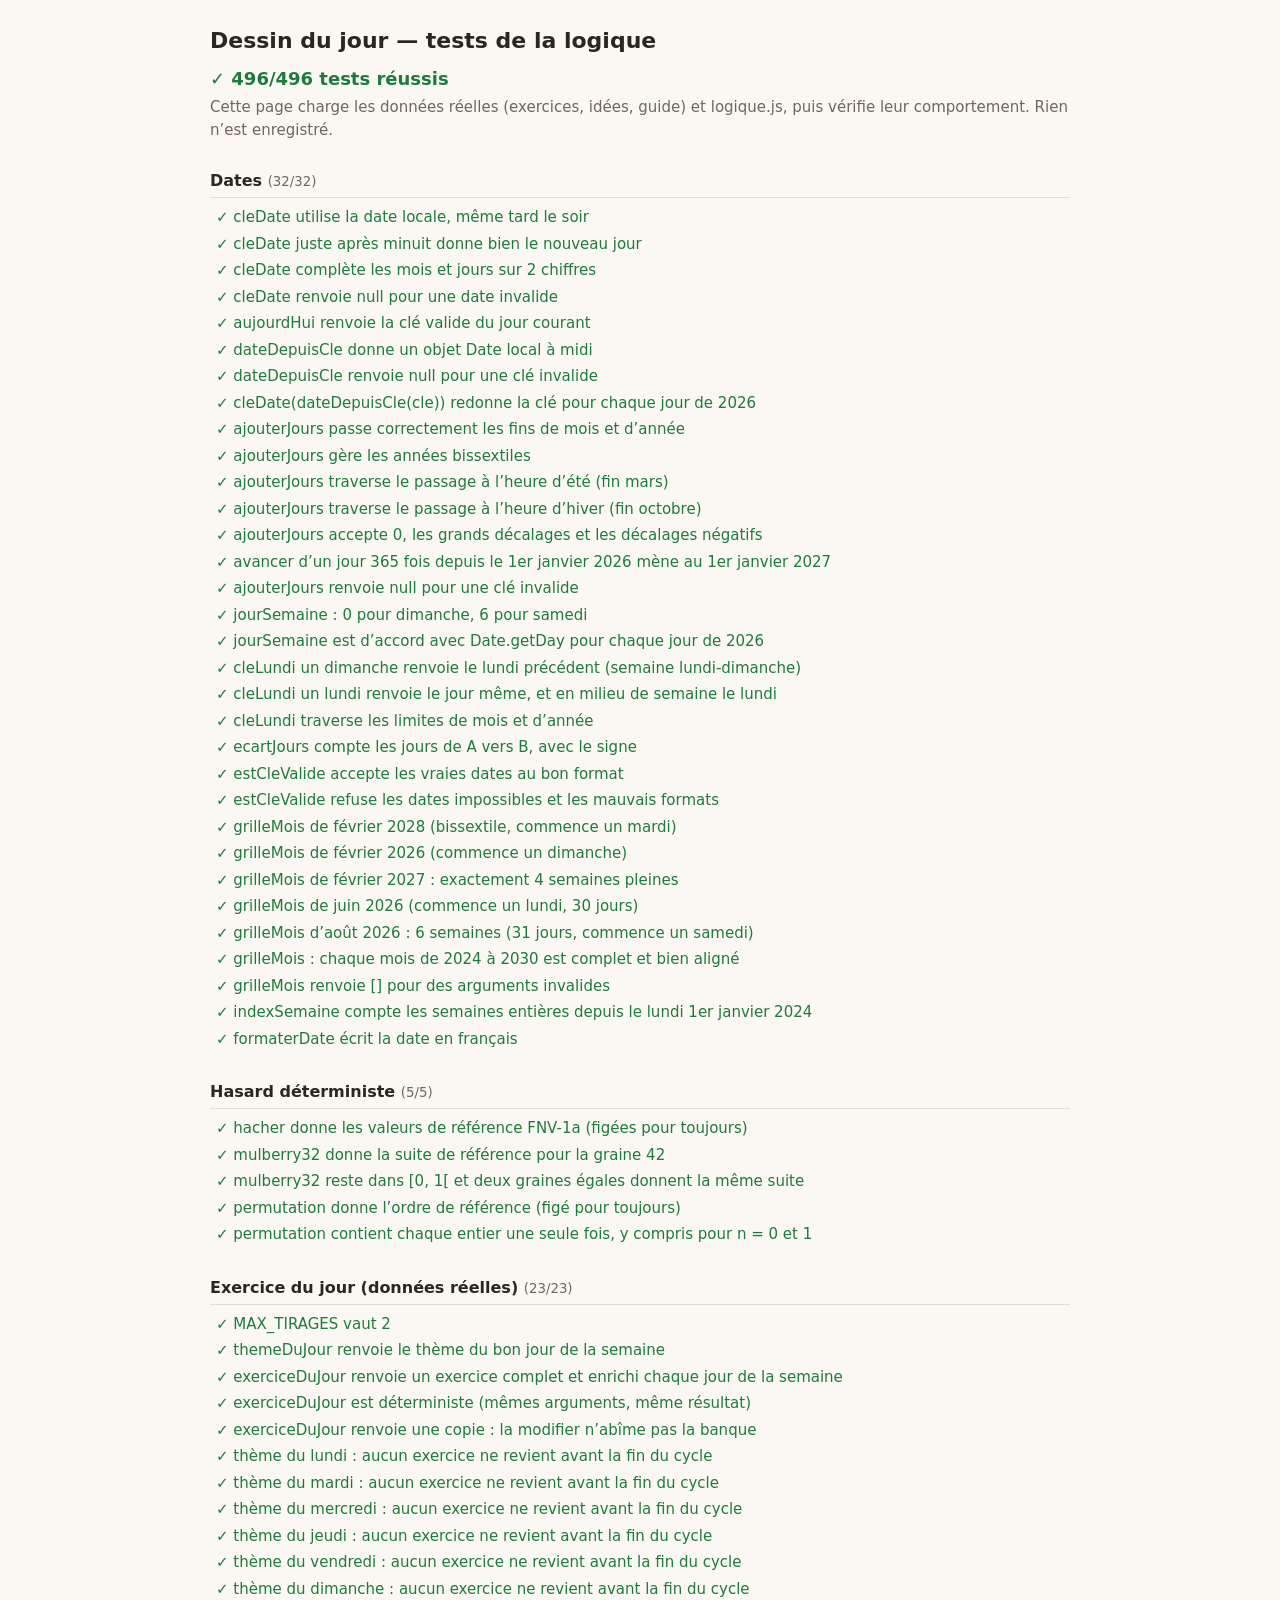
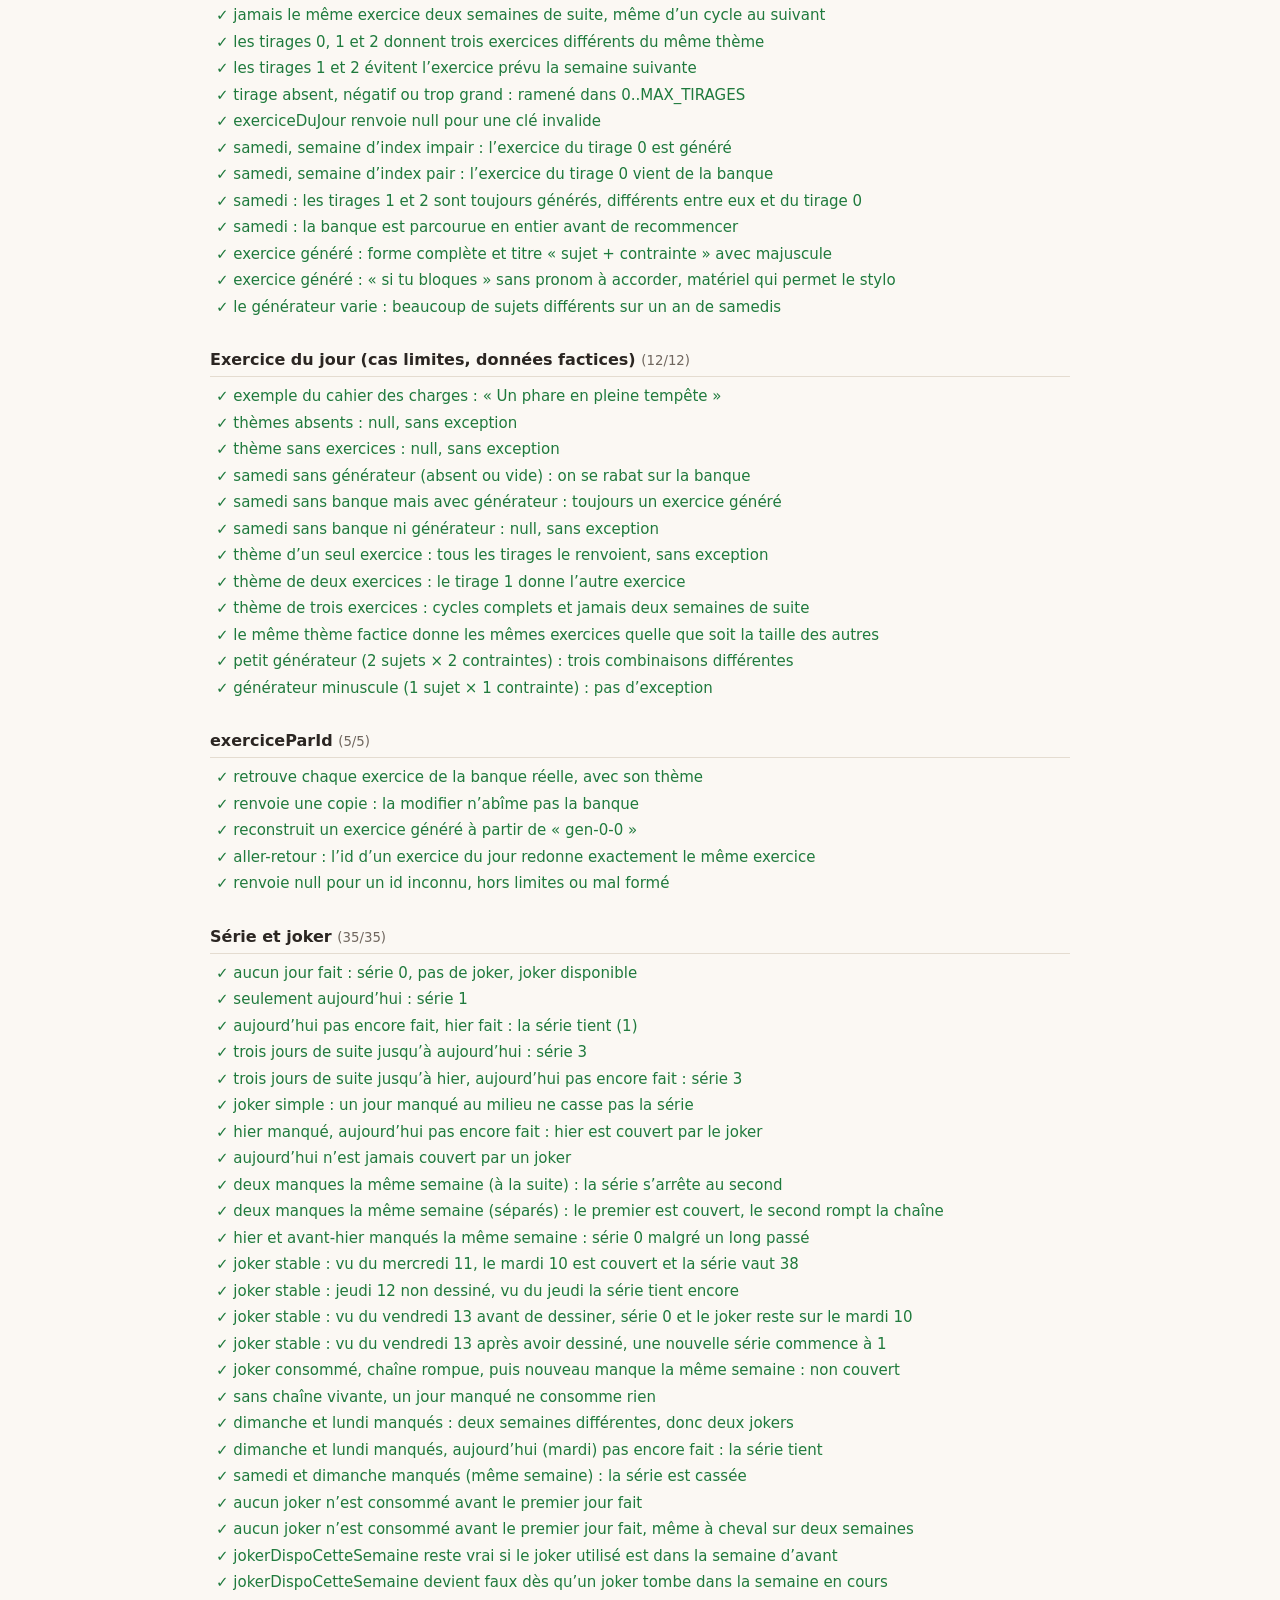
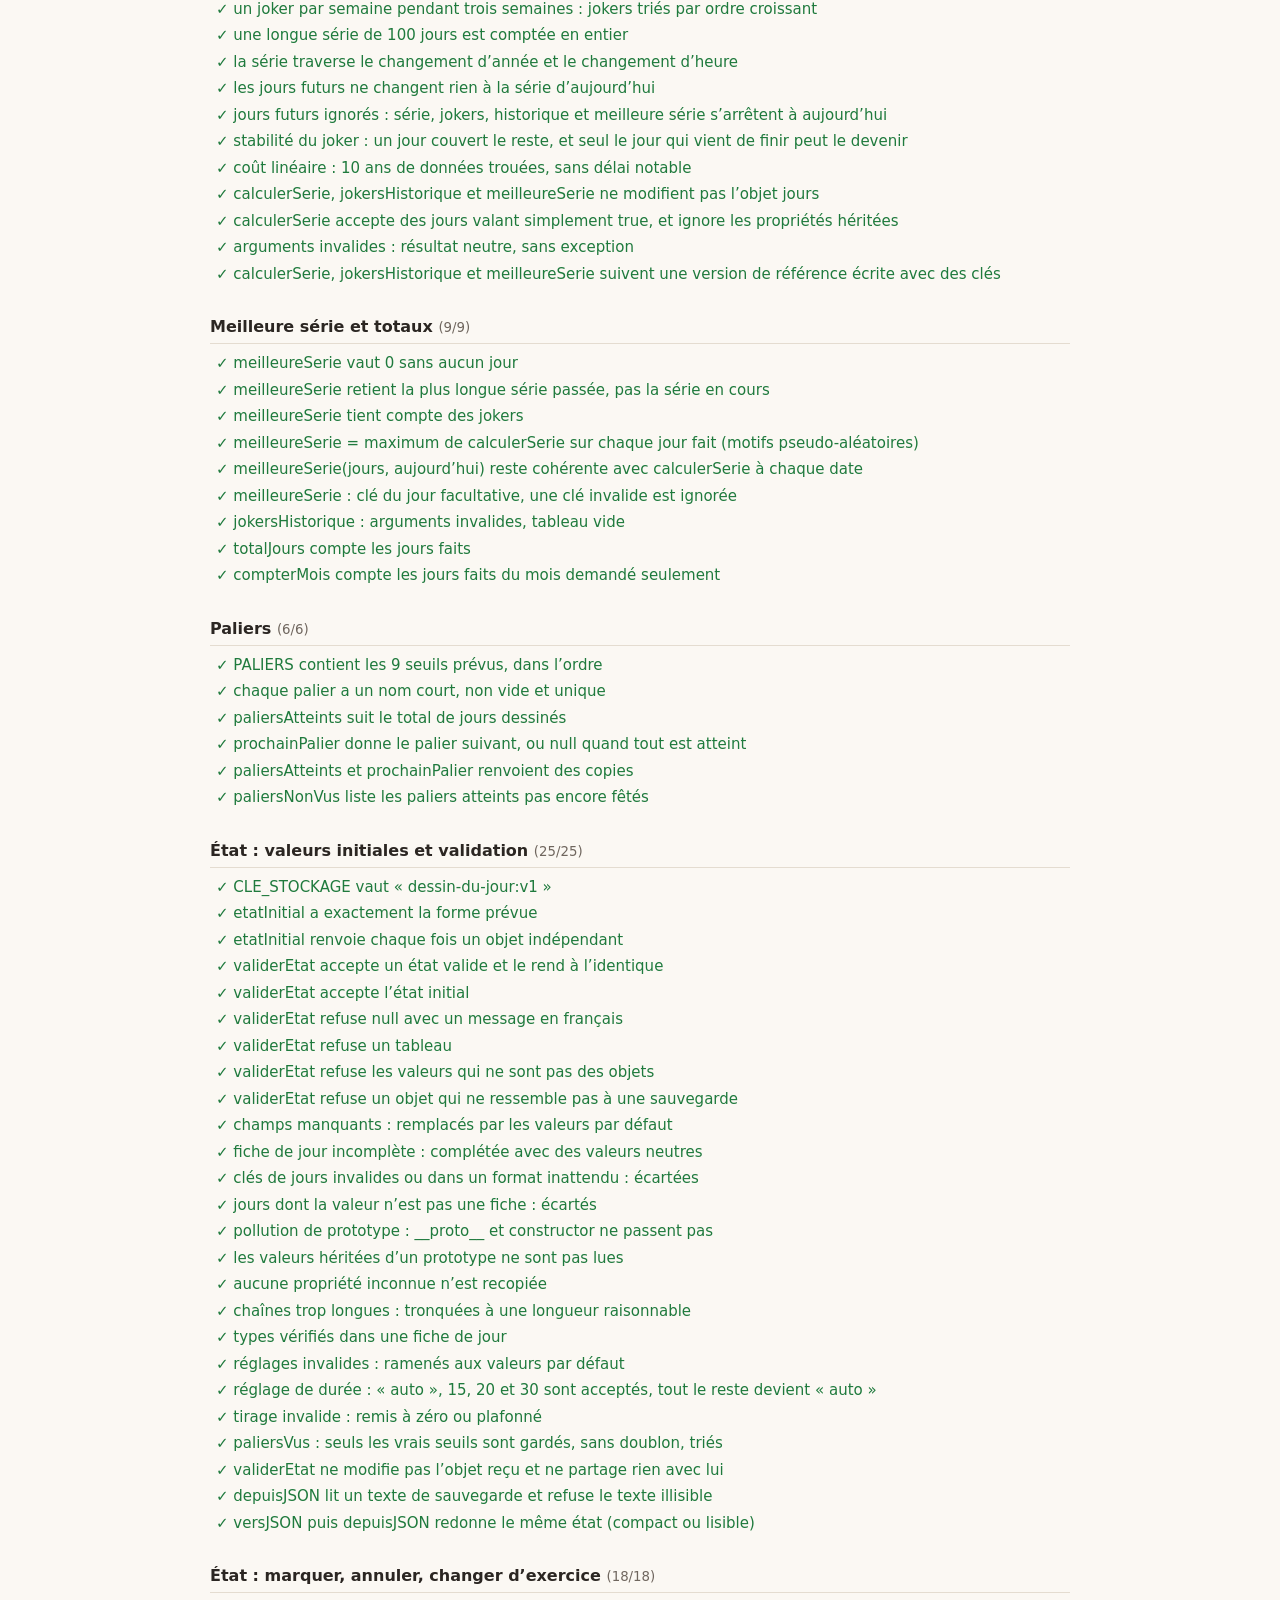
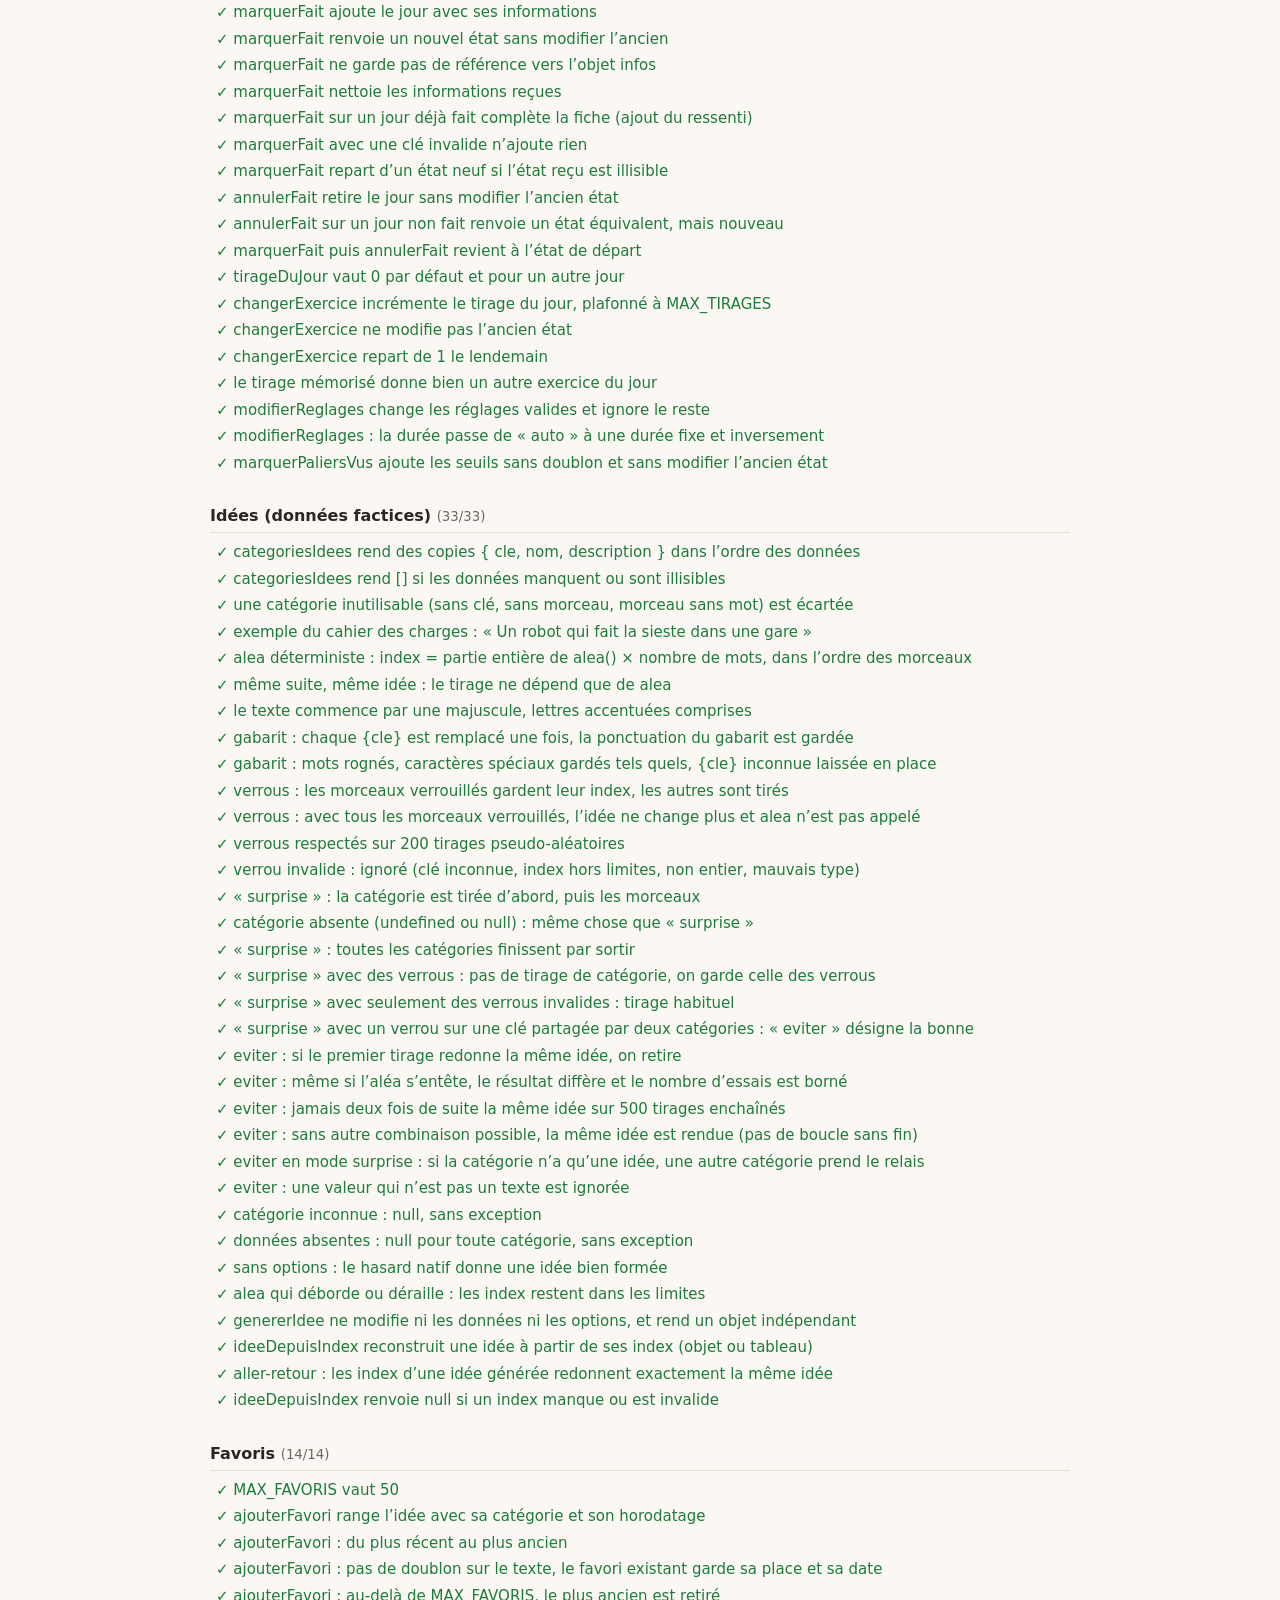
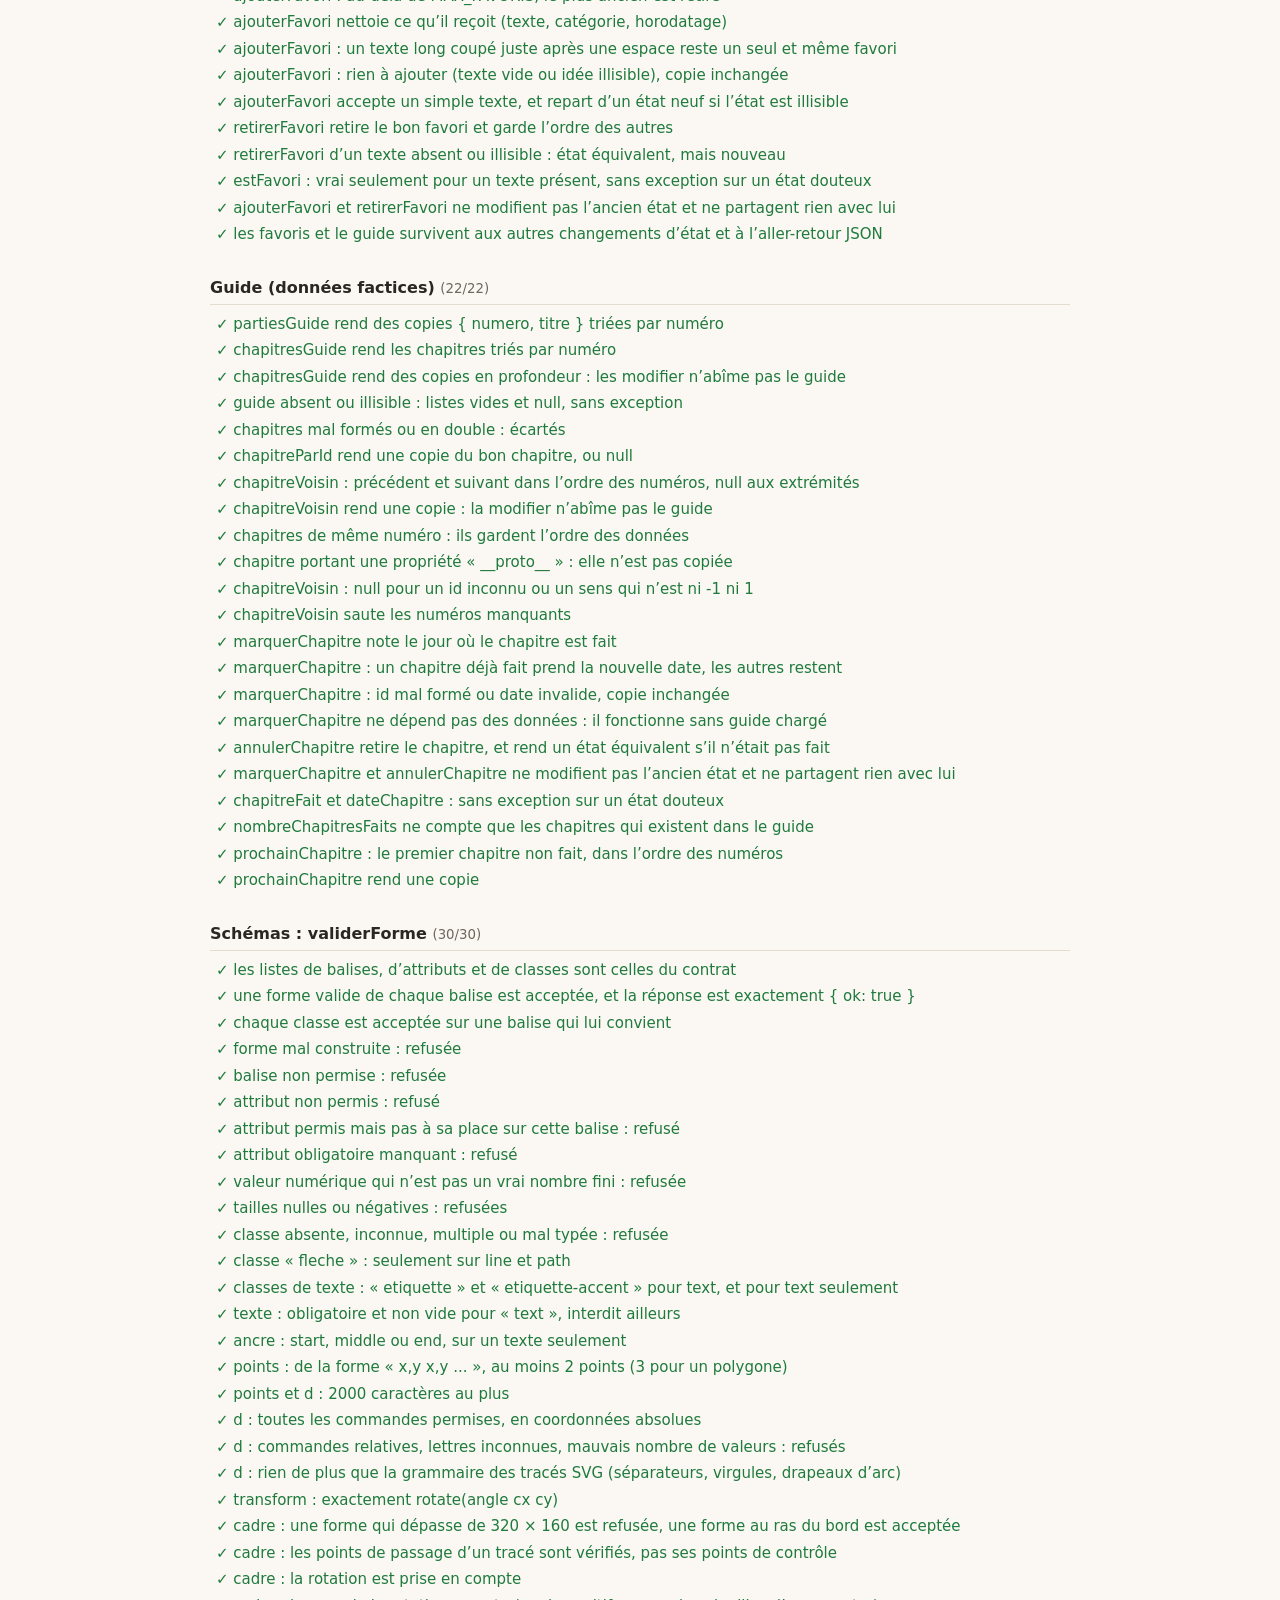
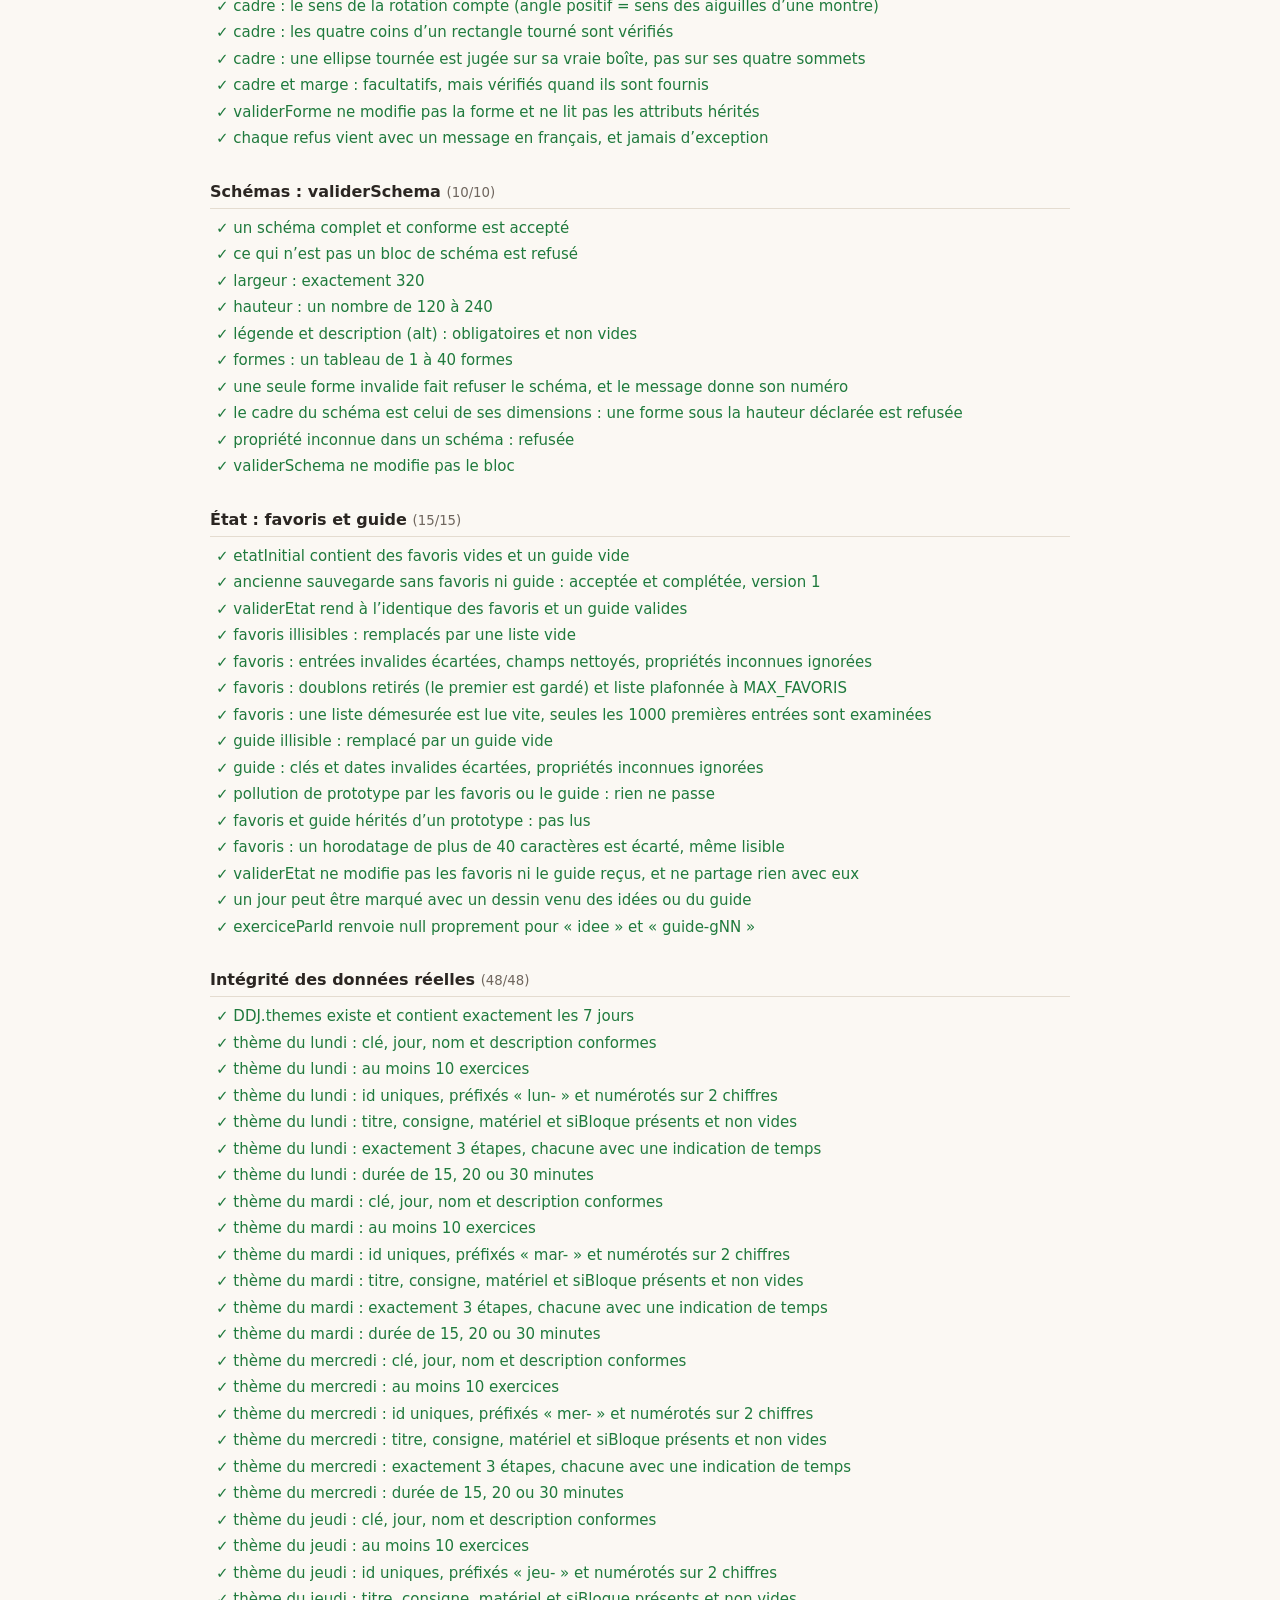
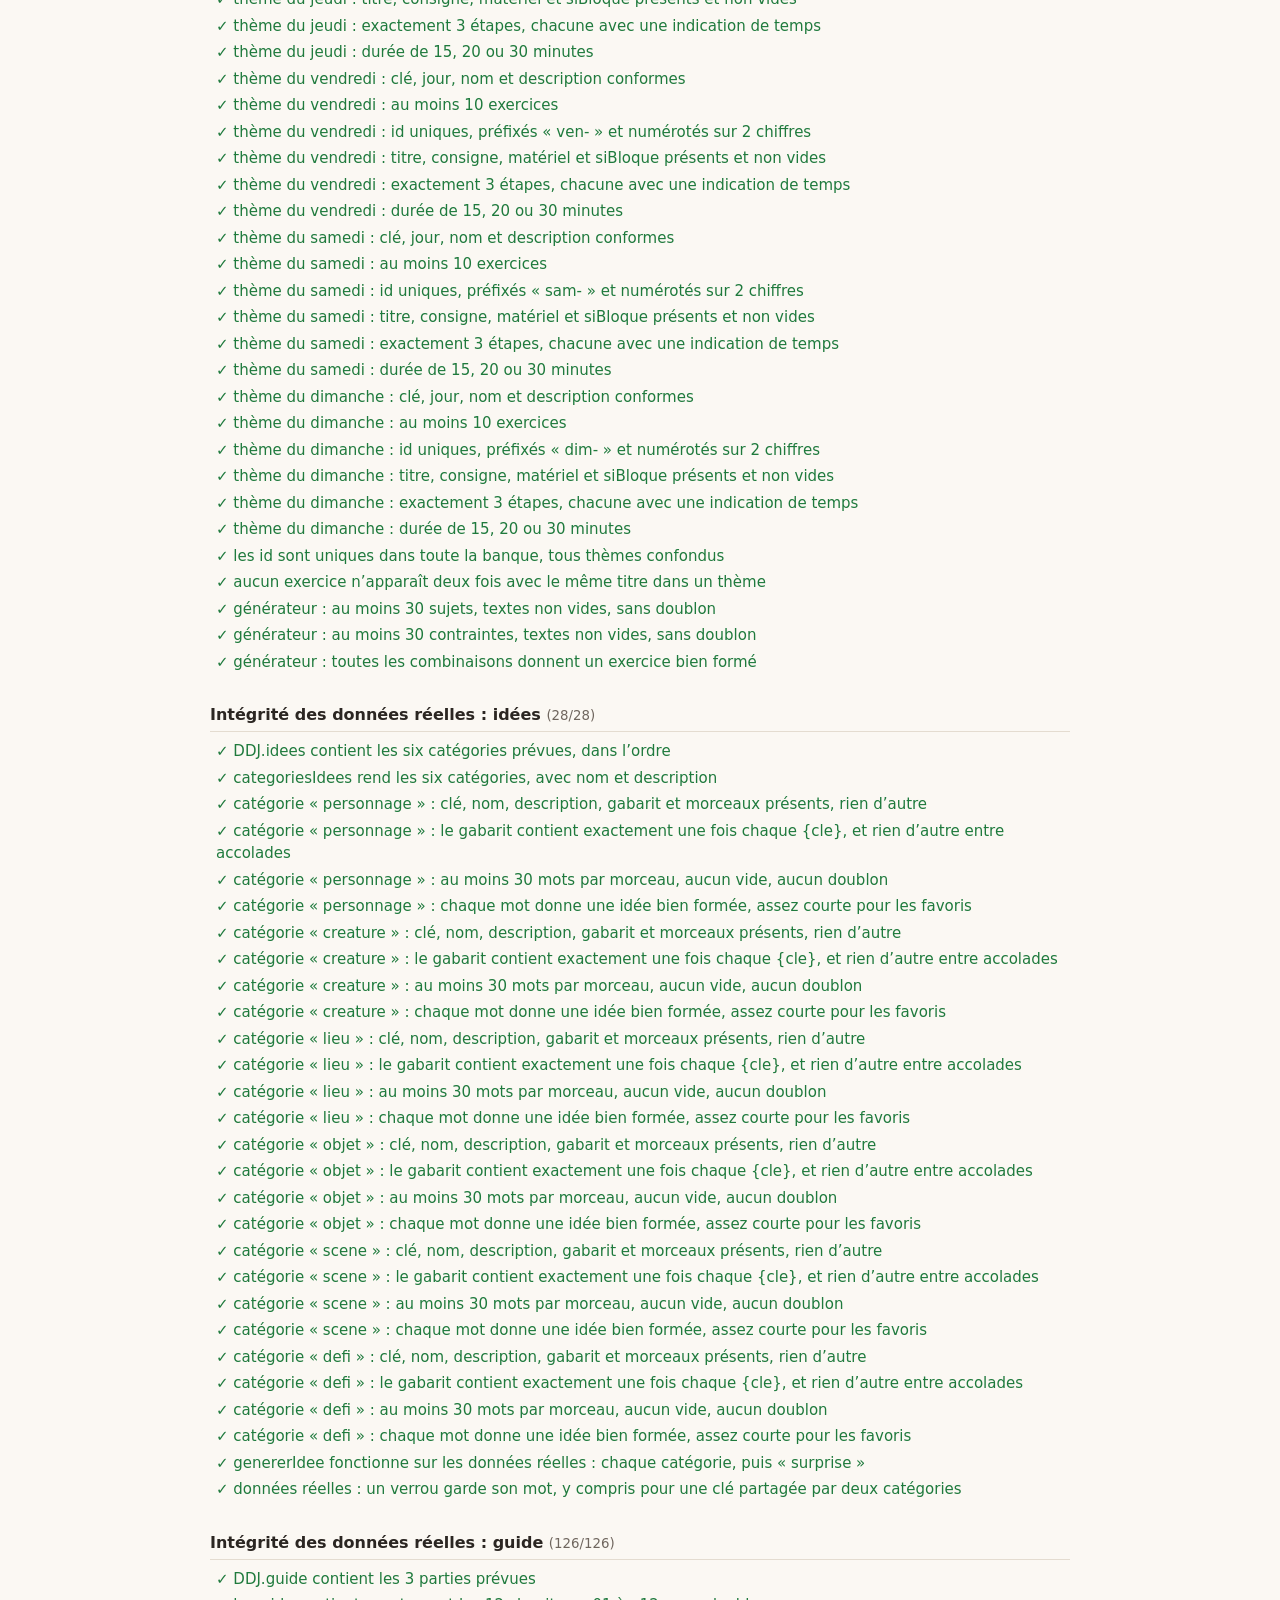
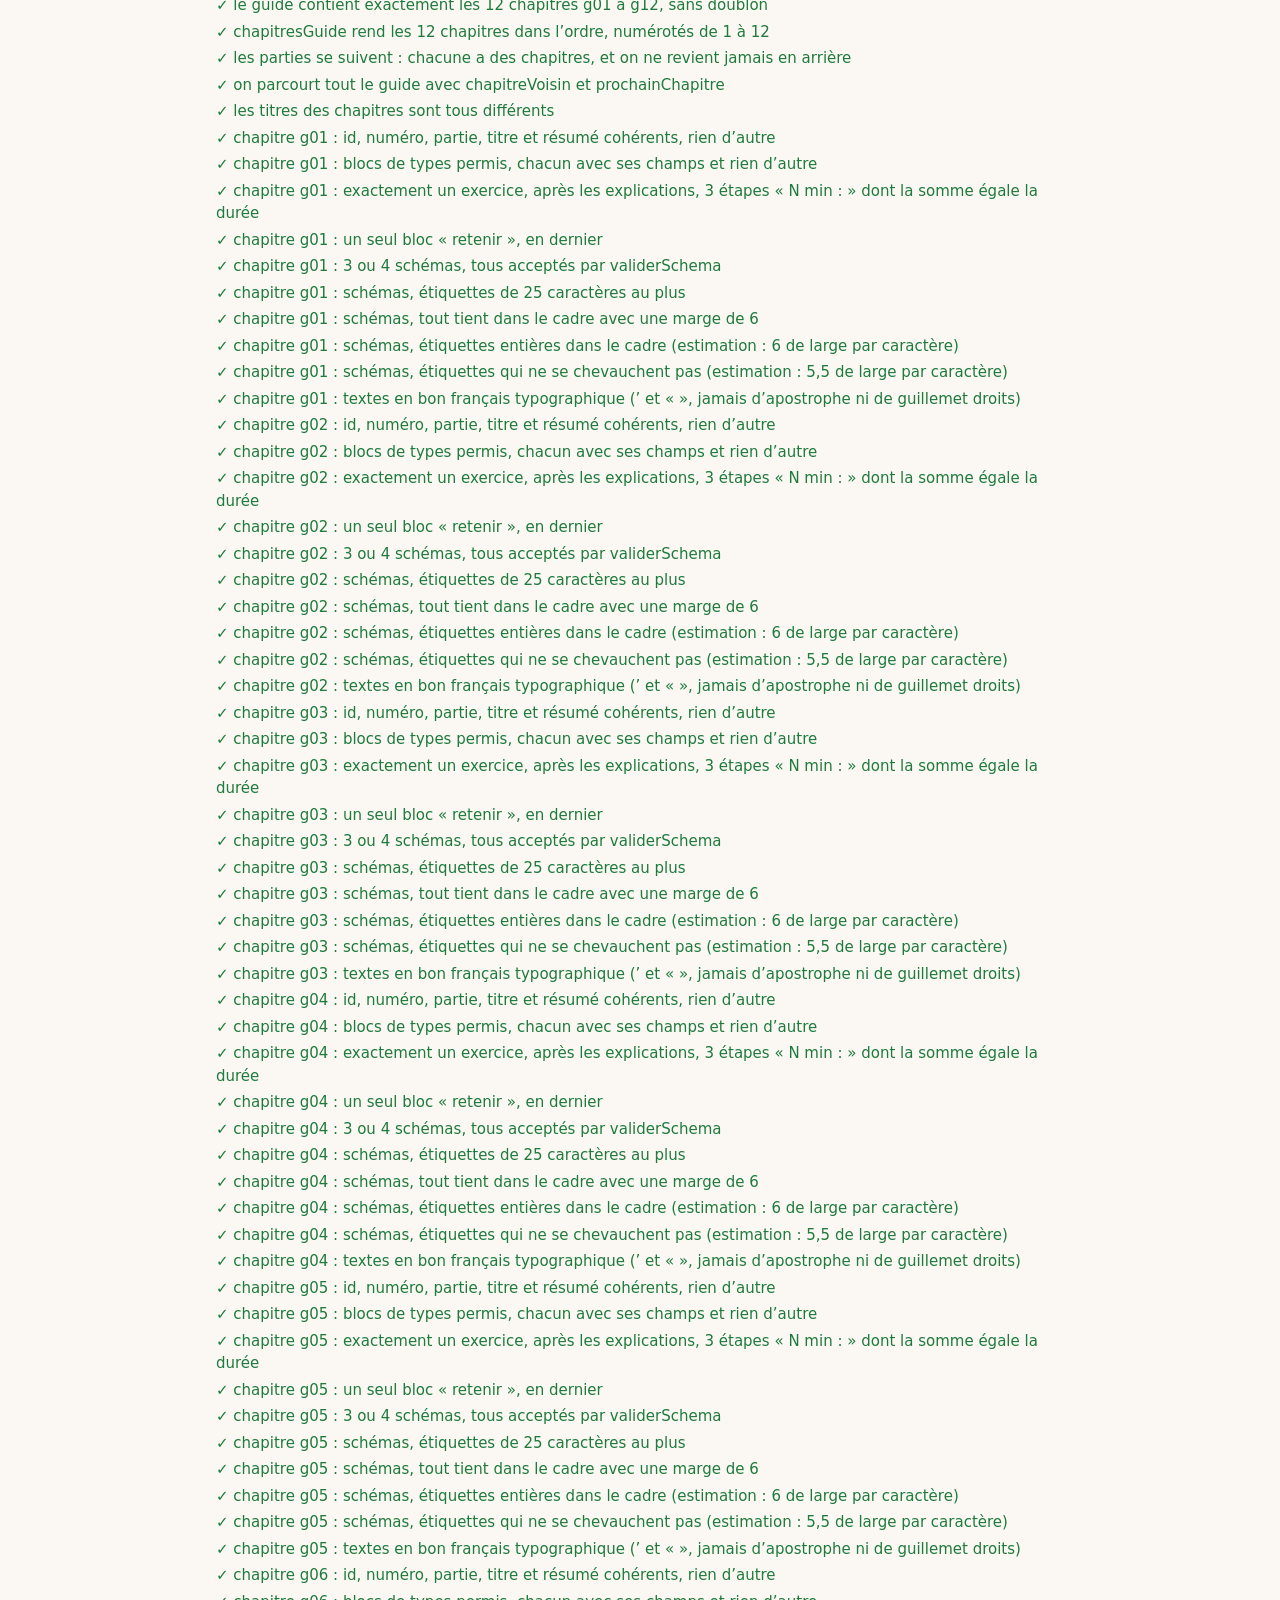
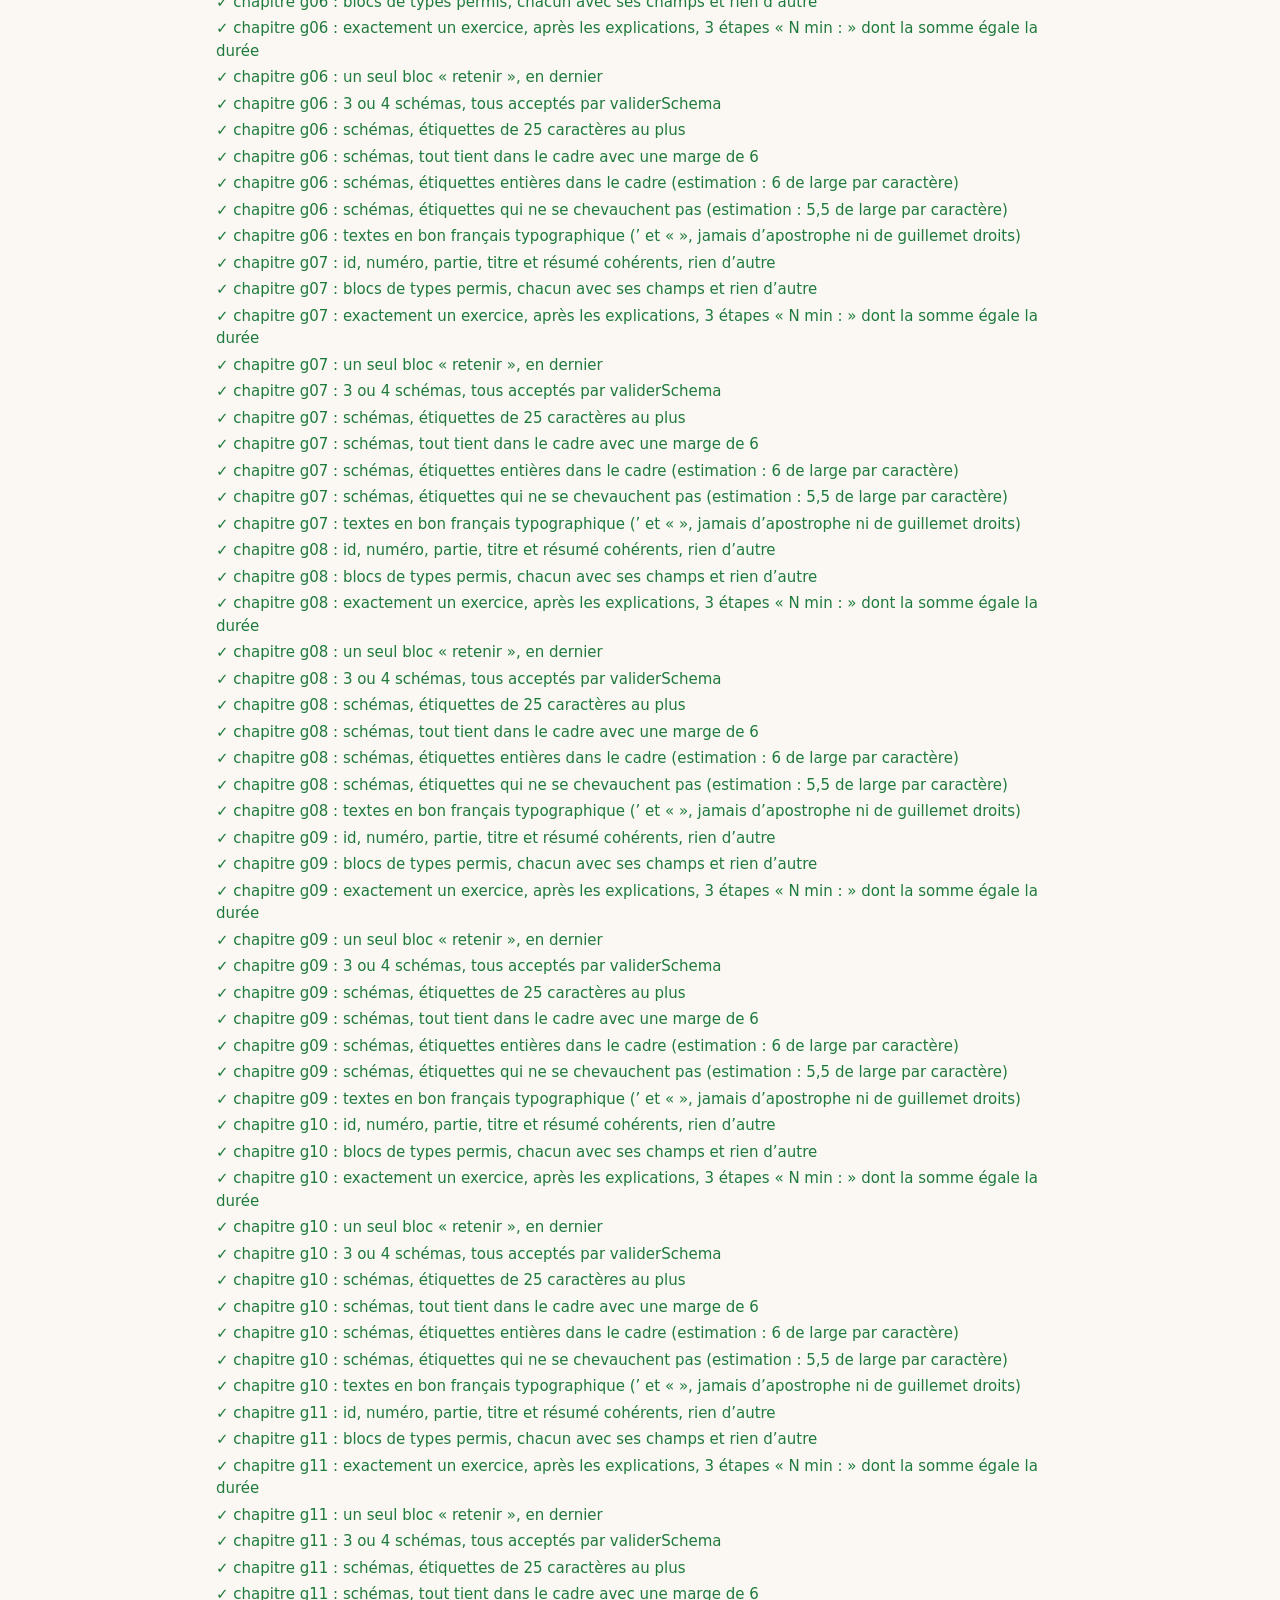
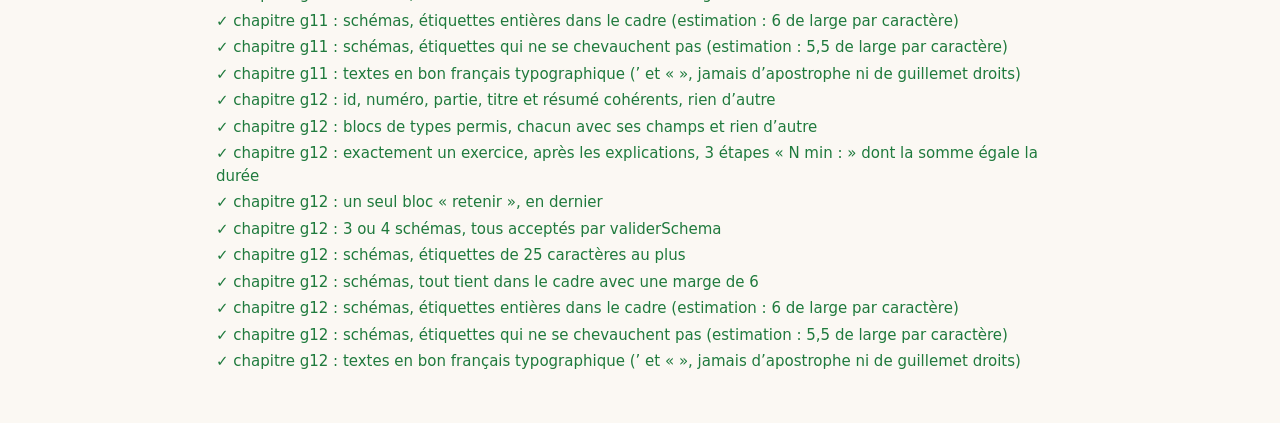
==== commit 91d8728a: "Ajoute les sections Idées et Apprendre - Idées : générateur d'idées en six catégories, morceaux à ga" ====
--- a/tests.html
+++ b/tests.html
@@ -29,12 +29,16 @@
 <main>
   <h1>Dessin du jour — tests de la logique</h1>
   <p id="bilan" class="bilan">Tests en cours…</p>
-  <p class="note">Cette page charge les données réelles et logique.js, puis vérifie leur comportement. Rien n’est enregistré.</p>
+  <p class="note">Cette page charge les données réelles (exercices, idées, guide) et logique.js, puis vérifie leur comportement. Rien n’est enregistré.</p>
   <div id="resultats"></div>
 </main>
 
 <script src="donnees/exercices-semaine.js"></script>
 <script src="donnees/exercices-weekend.js"></script>
+<script src="donnees/idees.js"></script>
+<script src="donnees/guide-1.js"></script>
+<script src="donnees/guide-2.js"></script>
+<script src="donnees/guide-3.js"></script>
 <script src="logique.js"></script>
 <script>
 (function () {
@@ -1621,7 +1625,9 @@
       jours: {},
       tirage: { date: null, n: 0 },
       reglages: { duree: "auto", theme: "auto", son: true },
-      paliersVus: []
+      paliersVus: [],
+      favoris: [],
+      guide: { faits: {} }
     });
   });
 
@@ -1631,8 +1637,12 @@
     a.jours["2026-03-09"] = {};
     a.reglages.duree = 30;
     a.paliersVus.push(1);
+    a.favoris.push({ texte: "Une idée", categorieCle: "lieu", ajouteLe: "" });
+    a.guide.faits.g01 = "2026-03-09";
     verifier(a !== b);
     pareil(b, L.etatInitial());
+    pareil(L.etatInitial().favoris, []);
+    pareil(L.etatInitial().guide, { faits: {} });
   });
 
   test("validerEtat accepte un état valide et le rend à l’identique", function () {
@@ -1646,12 +1656,18 @@
       },
       tirage: { date: "2026-03-14", n: 2 },
       reglages: { duree: 30, theme: "sombre", son: false },
-      paliersVus: [1, 3]
+      paliersVus: [1, 3],
+      favoris: [
+        { texte: "Un phare en pleine tempête", categorieCle: "lieu", ajouteLe: "2026-03-14T09:10:00.000Z" },
+        { texte: "Une théière qui rêve de voyager", categorieCle: "objet", ajouteLe: "2026-03-10T20:00:00.000Z" }
+      ],
+      guide: { faits: { g01: "2026-03-09", g02: "2026-03-14" } }
     };
     var r = L.validerEtat(etat);
     egal(r.ok, true);
     pareil(r.etat, etat);
     verifier(r.etat !== etat && r.etat.jours !== etat.jours, "l’état rendu doit être un nouvel objet");
+    verifier(r.etat.favoris !== etat.favoris && r.etat.guide !== etat.guide, "favoris et guide doivent être de nouveaux objets");
   });
 
   test("validerEtat accepte l’état initial", function () {
@@ -1756,7 +1772,7 @@
     egal(r.etat.jours.pollue, undefined);
     egal(r.etat.jours["2026-03-09"].pollue, undefined);
     egal(r.etat.reglages.pollue, undefined);
-    pareil(Object.keys(r.etat).sort(), ["jours", "paliersVus", "reglages", "tirage", "version"]);
+    pareil(Object.keys(r.etat).sort(), ["favoris", "guide", "jours", "paliersVus", "reglages", "tirage", "version"]);
     pareil(Object.keys(r.etat.jours), ["2026-03-09"]);
     pareil(Object.keys(r.etat.jours["2026-03-09"]).sort(), ["duree", "exerciceId", "faitLe", "ressenti", "themeNom", "titre"]);
     egal(r.etat.jours["2026-03-09"].titre, "ok");
@@ -1778,7 +1794,7 @@
       reglages: { duree: 15, langue: "en" }, tirage: { date: "2026-03-09", n: 1, extra: true }
     });
     egal(r.ok, true);
-    pareil(Object.keys(r.etat).sort(), ["jours", "paliersVus", "reglages", "tirage", "version"]);
+    pareil(Object.keys(r.etat).sort(), ["favoris", "guide", "jours", "paliersVus", "reglages", "tirage", "version"]);
     pareil(Object.keys(r.etat.jours["2026-03-09"]).sort(), ["duree", "exerciceId", "faitLe", "ressenti", "themeNom", "titre"]);
     pareil(r.etat.reglages, { duree: 15, theme: "auto", son: true });
     pareil(r.etat.tirage, { date: "2026-03-09", n: 1 });
@@ -2071,6 +2087,2034 @@
   });
 
   /* ================================================================== */
+  /* Aides pour les idées, le guide et les schémas                       */
+  /* ================================================================== */
+
+  /* Remplace temporairement DDJ.idees, le temps d’une fonction. */
+  function avecIdees(idees, fn) {
+    var avant = DDJ.idees;
+    DDJ.idees = idees;
+    try {
+      return fn();
+    } finally {
+      DDJ.idees = avant;
+    }
+  }
+
+  /* Remplace temporairement DDJ.guide, le temps d’une fonction. */
+  function avecGuide(guide, fn) {
+    var avant = DDJ.guide;
+    DDJ.guide = guide;
+    try {
+      return fn();
+    } finally {
+      DDJ.guide = avant;
+    }
+  }
+
+  /* Aléa déterministe : rend les valeurs de la suite, en boucle, et compte ses appels. */
+  function suite(valeurs) {
+    var f = function () {
+      var v = valeurs[f.appels % valeurs.length];
+      f.appels++;
+      return v;
+    };
+    f.appels = 0;
+    return f;
+  }
+
+  /* Texte JSON écrit avec des apostrophes droites à la place des guillemets. */
+  function json(texte) {
+    return JSON.parse(texte.replace(/'/g, String.fromCharCode(34)));
+  }
+
+  function ideesFactices() {
+    return {
+      categories: [
+        {
+          cle: "personnage", nom: "Personnage", description: "Quelqu’un à inventer.", gabarit: "{qui} {quoi} {ou}",
+          morceaux: [
+            { cle: "qui", nom: "Qui", mots: ["un robot", "une sorcière", "un facteur"] },
+            { cle: "quoi", nom: "Quoi", mots: ["qui fait la sieste", "qui danse"] },
+            { cle: "ou", nom: "Où", mots: ["dans une gare", "sur un toit", "au marché", "sous la pluie"] }
+          ]
+        },
+        {
+          cle: "lieu", nom: "Lieu", description: "Un endroit à imaginer.", gabarit: "{endroit}, {moment}",
+          morceaux: [
+            { cle: "endroit", nom: "Endroit", mots: ["une île", "un phare"] },
+            { cle: "moment", nom: "Moment", mots: ["à l’aube", "la nuit", "en hiver"] }
+          ]
+        },
+        {
+          cle: "objet", nom: "Objet", description: "Une chose toute simple.", gabarit: "{chose}",
+          morceaux: [
+            { cle: "chose", nom: "Chose", mots: ["une théière"] }
+          ]
+        }
+      ]
+    };
+  }
+
+  var IDEE_ROBOT = "Un robot qui fait la sieste dans une gare";
+
+  function chapitreFactice(numero, partie) {
+    return {
+      id: "g" + (numero < 10 ? "0" : "") + numero,
+      numero: numero,
+      partie: partie,
+      titre: "Chapitre " + numero,
+      resume: "Résumé du chapitre " + numero + ".",
+      blocs: [
+        { type: "texte", contenu: "Un paragraphe." },
+        {
+          type: "schema", legende: "Un carré.", alt: "Un carré avec son nom en dessous.", largeur: 320, hauteur: 120,
+          formes: [
+            ["rect", { x: 20, y: 20, width: 60, height: 60, classe: "trait" }],
+            ["text", { x: 50, y: 100, classe: "etiquette", ancre: "middle" }, "carré"]
+          ]
+        },
+        { type: "retenir", elements: ["Un.", "Deux.", "Trois."] }
+      ]
+    };
+  }
+
+  /* Quatre chapitres rangés dans le désordre, deux parties dans le désordre. */
+  function guideFactice() {
+    return {
+      parties: [{ numero: 2, titre: "Deuxième partie" }, { numero: 1, titre: "Première partie" }],
+      chapitres: [chapitreFactice(3, 2), chapitreFactice(1, 1), chapitreFactice(4, 2), chapitreFactice(2, 1)]
+    };
+  }
+
+  function idsDe(chapitres) {
+    var r = [];
+    var i;
+    for (i = 0; i < chapitres.length; i++) {
+      r.push(chapitres[i].id);
+    }
+    return r;
+  }
+
+  /* Une forme valide par balise, dans un cadre de 320 × 160. */
+  function formesValides() {
+    return {
+      line: ["line", { x1: 10, y1: 10, x2: 100, y2: 80, classe: "trait" }],
+      rect: ["rect", { x: 20, y: 20, width: 100, height: 60, rx: 4, ry: 4, classe: "ombre" }],
+      circle: ["circle", { cx: 160, cy: 80, r: 40, classe: "accent" }],
+      ellipse: ["ellipse", { cx: 160, cy: 80, rx: 60, ry: 20, classe: "leger" }],
+      polyline: ["polyline", { points: "10,10 50,40 90,10", classe: "pointille" }],
+      polygon: ["polygon", { points: "10,10 50,40 90,10", classe: "plein" }],
+      path: ["path", { d: "M10 80 Q 95 10 180 80", classe: "fleche" }],
+      text: ["text", { x: 160, y: 150, classe: "etiquette", ancre: "middle" }, "ligne d’horizon"]
+    };
+  }
+
+  /* Copie d’une forme valide, avec des attributs changés (undefined = retiré). */
+  function variante(balise, modifs) {
+    var f = formesValides()[balise];
+    var nom;
+    for (nom in modifs) {
+      if (Object.prototype.hasOwnProperty.call(modifs, nom)) {
+        if (modifs[nom] === undefined) {
+          delete f[1][nom];
+        } else {
+          f[1][nom] = modifs[nom];
+        }
+      }
+    }
+    return f;
+  }
+
+  function accepte(forme, contexte) {
+    var r = L.validerForme(forme, 320, 160);
+    verifier(r && r.ok === true, (contexte || stable(forme)) + " devrait être acceptée : " + (r ? r.erreur : r));
+  }
+
+  function refuse(forme, contexte) {
+    var r = L.validerForme(forme, 320, 160);
+    verifier(r && r.ok === false, (contexte || stable(forme)) + " devrait être refusée");
+    verifier(typeof r.erreur === "string" && r.erreur.length > 10, "message d’erreur manquant pour " + (contexte || stable(forme)));
+  }
+
+  function schemaFactice() {
+    return {
+      type: "schema",
+      legende: "Un cube posé sur le sol.",
+      alt: "Un cube vu de trois quarts, avec une flèche vers la ligne d’horizon.",
+      largeur: 320,
+      hauteur: 160,
+      formes: [
+        ["rect", { x: 100, y: 50, width: 80, height: 80, classe: "ombre" }],
+        ["rect", { x: 100, y: 50, width: 80, height: 80, classe: "trait" }],
+        ["line", { x1: 20, y1: 40, x2: 300, y2: 40, classe: "pointille" }],
+        ["path", { d: "M 230 100 Q 250 70 240 46", classe: "fleche" }],
+        ["text", { x: 300, y: 30, classe: "etiquette-accent", ancre: "end" }, "ligne d’horizon"]
+      ]
+    };
+  }
+
+  function schemaRefuse(bloc, contexte) {
+    var r = L.validerSchema(bloc);
+    verifier(r && r.ok === false, contexte + " : le schéma devrait être refusé");
+    verifier(typeof r.erreur === "string" && r.erreur.length > 10, contexte + " : message d’erreur manquant");
+    return r.erreur;
+  }
+
+  /* ================================================================== */
+  groupe("Idées (données factices)");
+  /* ================================================================== */
+
+  test("categoriesIdees rend des copies { cle, nom, description } dans l’ordre des données", function () {
+    var donnees = ideesFactices();
+    avecIdees(donnees, function () {
+      var c = L.categoriesIdees();
+      pareil(c, [
+        { cle: "personnage", nom: "Personnage", description: "Quelqu’un à inventer." },
+        { cle: "lieu", nom: "Lieu", description: "Un endroit à imaginer." },
+        { cle: "objet", nom: "Objet", description: "Une chose toute simple." }
+      ]);
+      c[0].nom = "Modifié";
+      c.pop();
+      egal(L.categoriesIdees().length, 3, "la liste rendue est une copie");
+      egal(L.categoriesIdees()[0].nom, "Personnage", "les objets rendus sont des copies");
+      egal(donnees.categories[0].nom, "Personnage", "les données ont été modifiées");
+    });
+  });
+
+  test("categoriesIdees rend [] si les données manquent ou sont illisibles", function () {
+    var mauvaises = [undefined, null, {}, [], "idees", 42, { categories: null }, { categories: "toutes" }, { categories: {} }];
+    var i;
+    function vide() {
+      pareil(L.categoriesIdees(), [], "données n° " + i);
+    }
+    for (i = 0; i < mauvaises.length; i++) {
+      avecIdees(mauvaises[i], vide);
+    }
+  });
+
+  test("une catégorie inutilisable (sans clé, sans morceau, morceau sans mot) est écartée", function () {
+    var donnees = ideesFactices();
+    donnees.categories.push(null);
+    donnees.categories.push({ cle: "", nom: "Sans clé", morceaux: [{ cle: "a", mots: ["x"] }] });
+    donnees.categories.push({ cle: "vide", nom: "Sans morceau", gabarit: "", morceaux: [] });
+    donnees.categories.push({ cle: "creuse", nom: "Morceau sans mot", gabarit: "{a}", morceaux: [{ cle: "a", mots: [] }] });
+    donnees.categories.push({ cle: "bancale", nom: "Morceau sans clé", gabarit: "{a}", morceaux: [{ mots: ["x"] }] });
+    donnees.categories.push({ cle: "texte", nom: "Morceaux en texte", gabarit: "{a}", morceaux: "a" });
+    avecIdees(donnees, function () {
+      egal(L.categoriesIdees().length, 3);
+      egal(L.genererIdee("vide", { alea: suite([0]) }), null);
+      egal(L.genererIdee("creuse", { alea: suite([0]) }), null);
+      egal(L.genererIdee("bancale", { alea: suite([0]) }), null);
+      egal(L.genererIdee("texte", { alea: suite([0]) }), null);
+      egal(L.ideeDepuisIndex("creuse", { a: 0 }), null);
+    });
+  });
+
+  test("exemple du cahier des charges : « Un robot qui fait la sieste dans une gare »", function () {
+    avecIdees(ideesFactices(), function () {
+      var alea = suite([0]);
+      pareil(L.genererIdee("personnage", { alea: alea }), {
+        categorieCle: "personnage",
+        categorieNom: "Personnage",
+        texte: "Un robot qui fait la sieste dans une gare",
+        morceaux: [
+          { cle: "qui", nom: "Qui", index: 0, texte: "un robot" },
+          { cle: "quoi", nom: "Quoi", index: 0, texte: "qui fait la sieste" },
+          { cle: "ou", nom: "Où", index: 0, texte: "dans une gare" }
+        ]
+      });
+      egal(alea.appels, 3, "un appel à alea par morceau");
+    });
+  });
+
+  test("alea déterministe : index = partie entière de alea() × nombre de mots, dans l’ordre des morceaux", function () {
+    avecIdees(ideesFactices(), function () {
+      var alea = suite([0.5, 0.99, 0.3]);
+      var idee = L.genererIdee("personnage", { alea: alea });
+      egal(idee.texte, "Une sorcière qui danse sur un toit");
+      pareil([idee.morceaux[0].index, idee.morceaux[1].index, idee.morceaux[2].index], [1, 1, 1]);
+      egal(alea.appels, 3);
+      egal(L.genererIdee("personnage", { alea: suite([0.67, 0.49, 0.75]) }).texte, "Un facteur qui fait la sieste sous la pluie");
+      egal(L.genererIdee("lieu", { alea: suite([0.5, 0.34]) }).texte, "Un phare, la nuit");
+    });
+  });
+
+  test("même suite, même idée : le tirage ne dépend que de alea", function () {
+    avecIdees(ideesFactices(), function () {
+      var g, a, b;
+      for (g = 1; g <= 30; g++) {
+        a = L.genererIdee("personnage", { alea: L.mulberry32(g) });
+        b = L.genererIdee("personnage", { alea: L.mulberry32(g) });
+        pareil(a, b, "graine " + g);
+      }
+    });
+  });
+
+  test("le texte commence par une majuscule, lettres accentuées comprises", function () {
+    var donnees = {
+      categories: [{
+        cle: "essai", nom: "Essai", description: "Pour le test.", gabarit: "{a} {b}",
+        morceaux: [
+          { cle: "a", nom: "A", mots: ["éléphant", "île", "à la plage", "œuf", "un chat", "Zoé", "3 pommes"] },
+          { cle: "b", nom: "B", mots: ["en bois"] }
+        ]
+      }]
+    };
+    avecIdees(donnees, function () {
+      var attendus = ["Éléphant en bois", "Île en bois", "À la plage en bois", "Œuf en bois", "Un chat en bois", "Zoé en bois", "3 pommes en bois"];
+      var i;
+      for (i = 0; i < attendus.length; i++) {
+        egal(L.ideeDepuisIndex("essai", [i, 0]).texte, attendus[i]);
+      }
+    });
+  });
+
+  test("gabarit : chaque {cle} est remplacé une fois, la ponctuation du gabarit est gardée", function () {
+    avecIdees(ideesFactices(), function () {
+      egal(L.genererIdee("lieu", { alea: suite([0, 0]) }).texte, "Une île, à l’aube");
+      egal(L.genererIdee("objet", { alea: suite([0.7]) }).texte, "Une théière");
+    });
+  });
+
+  test("gabarit : mots rognés, caractères spéciaux gardés tels quels, {cle} inconnue laissée en place", function () {
+    var donnees = {
+      categories: [
+        {
+          cle: "special", nom: "Spécial", description: "Pour le test.", gabarit: "  {a}   {constructor} et {inconnu} ",
+          morceaux: [
+            { cle: "a", nom: "A", mots: ["  éléphant  "] },
+            { cle: "constructor", nom: "B", mots: ["à 5 $& $1 euros"] }
+          ]
+        },
+        {
+          cle: "nu", nom: "Sans gabarit", description: "Pour le test.",
+          morceaux: [{ cle: "a", nom: "A", mots: ["un chat"] }, { cle: "b", nom: "B", mots: ["perché"] }]
+        }
+      ]
+    };
+    avecIdees(donnees, function () {
+      var idee = L.genererIdee("special", { alea: suite([0]) });
+      egal(idee.texte, "Éléphant à 5 $& $1 euros et {inconnu}");
+      egal(idee.morceaux[0].texte, "éléphant", "mot rogné");
+      egal(L.genererIdee("nu", { alea: suite([0]) }).texte, "Un chat perché", "sans gabarit : les mots à la suite");
+    });
+  });
+
+  test("verrous : les morceaux verrouillés gardent leur index, les autres sont tirés", function () {
+    avecIdees(ideesFactices(), function () {
+      var alea = suite([0]);
+      var idee = L.genererIdee("personnage", { alea: alea, verrous: { qui: 2, ou: 3 } });
+      egal(idee.texte, "Un facteur qui fait la sieste sous la pluie");
+      pareil([idee.morceaux[0].index, idee.morceaux[1].index, idee.morceaux[2].index], [2, 0, 3]);
+      egal(alea.appels, 1, "seul le morceau libre consomme un tirage");
+      alea = suite([0.99]);
+      egal(L.genererIdee("personnage", { alea: alea, verrous: { quoi: 0 } }).texte, "Un facteur qui fait la sieste sous la pluie");
+      egal(alea.appels, 2);
+    });
+  });
+
+  test("verrous : avec tous les morceaux verrouillés, l’idée ne change plus et alea n’est pas appelé", function () {
+    avecIdees(ideesFactices(), function () {
+      var alea = suite([0.9]);
+      var verrous = { qui: 1, quoi: 1, ou: 2 };
+      var g;
+      for (g = 0; g < 5; g++) {
+        egal(L.genererIdee("personnage", { alea: alea, verrous: verrous }).texte, "Une sorcière qui danse au marché");
+      }
+      egal(alea.appels, 0);
+    });
+  });
+
+  test("verrous respectés sur 200 tirages pseudo-aléatoires", function () {
+    avecIdees(ideesFactices(), function () {
+      var alea = L.mulberry32(2026);
+      var vus = {};
+      var n = 0;
+      var i, idee;
+      for (i = 0; i < 200; i++) {
+        idee = L.genererIdee("personnage", { alea: alea, verrous: { quoi: 1 } });
+        egal(idee.morceaux[1].index, 1, "tirage n° " + i);
+        egal(idee.morceaux[1].texte, "qui danse");
+        verifier(idee.texte.indexOf(" qui danse ") !== -1, "texte inattendu : " + idee.texte);
+        if (vus[idee.texte] !== true) {
+          vus[idee.texte] = true;
+          n++;
+        }
+      }
+      egal(n, 12, "les 3 × 4 combinaisons libres devraient toutes sortir");
+    });
+  });
+
+  test("verrou invalide : ignoré (clé inconnue, index hors limites, non entier, mauvais type)", function () {
+    avecIdees(ideesFactices(), function () {
+      var mauvais = [
+        { inconnu: 0 }, { qui: 3 }, { qui: -1 }, { qui: 1.5 }, { qui: "1" }, { qui: null }, { qui: NaN },
+        { qui: true }, { qui: [1] }, { qui: { index: 1 } }, { toString: 0 }, json("{'__proto__':{'qui':2}}")
+      ];
+      var i, alea, idee;
+      for (i = 0; i < mauvais.length; i++) {
+        alea = suite([0]);
+        idee = L.genererIdee("personnage", { alea: alea, verrous: mauvais[i] });
+        egal(idee.texte, IDEE_ROBOT, "verrous n° " + i);
+        egal(alea.appels, 3, "verrous n° " + i + " : tous les morceaux sont tirés");
+      }
+      /* Un verrou hérité d’un prototype n’est pas un verrou. */
+      alea = suite([0]);
+      idee = L.genererIdee("personnage", { alea: alea, verrous: Object.create({ qui: 2 }) });
+      egal(idee.texte, IDEE_ROBOT, "verrou hérité d’un prototype");
+      egal(alea.appels, 3, "verrou hérité d’un prototype : tous les morceaux sont tirés");
+      egal(L.genererIdee("personnage", { alea: suite([0]), verrous: "qui" }).texte, IDEE_ROBOT, "verrous en chaîne");
+      egal(L.genererIdee("personnage", { alea: suite([0]), verrous: [2, 1, 3] }).texte, IDEE_ROBOT, "verrous en tableau");
+      /* Un verrou valide à côté d’un verrou invalide reste respecté. */
+      egal(L.genererIdee("personnage", { alea: suite([0]), verrous: { qui: 99, ou: 2 } }).texte,
+        "Un robot qui fait la sieste au marché");
+    });
+  });
+
+  test("« surprise » : la catégorie est tirée d’abord, puis les morceaux", function () {
+    avecIdees(ideesFactices(), function () {
+      var alea = suite([0.4, 0.6, 0.9]);
+      var idee = L.genererIdee("surprise", { alea: alea });
+      egal(idee.categorieCle, "lieu");
+      egal(idee.categorieNom, "Lieu");
+      egal(idee.texte, "Un phare, en hiver");
+      egal(alea.appels, 3, "un appel pour la catégorie, un par morceau");
+      alea = suite([0.99, 0]);
+      egal(L.genererIdee("surprise", { alea: alea }).texte, "Une théière");
+      egal(alea.appels, 2);
+      egal(L.genererIdee("surprise", { alea: suite([0]) }).texte, IDEE_ROBOT);
+      egal(L.CLE_SURPRISE, "surprise");
+    });
+  });
+
+  test("catégorie absente (undefined ou null) : même chose que « surprise »", function () {
+    avecIdees(ideesFactices(), function () {
+      pareil(L.genererIdee(undefined, { alea: suite([0.4, 0.6, 0.9]) }), L.genererIdee("surprise", { alea: suite([0.4, 0.6, 0.9]) }));
+      pareil(L.genererIdee(null, { alea: suite([0.4, 0.6, 0.9]) }), L.genererIdee("surprise", { alea: suite([0.4, 0.6, 0.9]) }));
+    });
+  });
+
+  test("« surprise » : toutes les catégories finissent par sortir", function () {
+    avecIdees(ideesFactices(), function () {
+      var alea = L.mulberry32(7);
+      var compte = { personnage: 0, lieu: 0, objet: 0 };
+      var i;
+      for (i = 0; i < 300; i++) {
+        compte[L.genererIdee("surprise", { alea: alea }).categorieCle]++;
+      }
+      verifier(compte.personnage > 50 && compte.lieu > 50 && compte.objet > 50, "répartition douteuse : " + stable(compte));
+    });
+  });
+
+  test("« surprise » avec des verrous : pas de tirage de catégorie, on garde celle des verrous", function () {
+    avecIdees(ideesFactices(), function () {
+      var alea = suite([0.9]);
+      var idee = L.genererIdee("surprise", { alea: alea, verrous: { moment: 1 } });
+      var i;
+      egal(idee.categorieCle, "lieu");
+      egal(idee.texte, "Un phare, la nuit");
+      egal(alea.appels, 1, "seul le morceau libre est tiré");
+      alea = suite([0.5]);
+      idee = L.genererIdee(undefined, { alea: alea, verrous: { qui: 2, ou: 1 } });
+      egal(idee.texte, "Un facteur qui danse sur un toit");
+      egal(alea.appels, 1);
+      /* Toujours la même catégorie, quel que soit l’aléa. */
+      alea = L.mulberry32(11);
+      for (i = 0; i < 50; i++) {
+        idee = L.genererIdee("surprise", { alea: alea, verrous: { endroit: 0 } });
+        egal(idee.categorieCle, "lieu", "tirage n° " + i);
+        egal(idee.morceaux[0].texte, "une île", "tirage n° " + i);
+      }
+    });
+  });
+
+  test("« surprise » avec seulement des verrous invalides : tirage habituel", function () {
+    avecIdees(ideesFactices(), function () {
+      var alea = suite([0]);
+      egal(L.genererIdee("surprise", { alea: alea, verrous: { inconnu: 1, qui: 9 } }).texte, IDEE_ROBOT);
+      egal(alea.appels, 4, "catégorie + trois morceaux");
+    });
+  });
+
+  test("« surprise » avec un verrou sur une clé partagée par deux catégories : « eviter » désigne la bonne", function () {
+    var donnees = {
+      categories: [
+        {
+          cle: "personnage", nom: "Personnage", description: "Quelqu’un.", gabarit: "{qui} {detail}",
+          morceaux: [
+            { cle: "qui", nom: "Qui", mots: ["un robot", "une sorcière"] },
+            { cle: "detail", nom: "Détail", mots: ["à lunettes", "en pyjama"] }
+          ]
+        },
+        {
+          cle: "scene", nom: "Scène", description: "Une histoire.", gabarit: "{qui} {action}",
+          morceaux: [
+            { cle: "qui", nom: "Qui", mots: ["un chat", "un facteur"] },
+            { cle: "action", nom: "Action", mots: ["qui danse", "qui dort"] }
+          ]
+        }
+      ]
+    };
+    avecIdees(donnees, function () {
+      var alea = suite([0]);
+      var idee = L.genererIdee("surprise", { alea: alea, verrous: { qui: 1 }, eviter: "Un facteur qui dort" });
+      egal(idee.categorieCle, "scene", "l’idée affichée venait de « scene »");
+      egal(idee.texte, "Un facteur qui danse");
+      egal(alea.appels, 1, "aucun tirage de catégorie");
+      idee = L.genererIdee("surprise", { alea: suite([0.9]), verrous: { qui: 1 }, eviter: "Une sorcière en pyjama" });
+      egal(idee.texte, "Une sorcière à lunettes", "l’idée affichée venait de « personnage »");
+      /* Sans « eviter », ou s’il ne désigne personne : la première catégorie dans l’ordre des données. */
+      egal(L.genererIdee("surprise", { alea: suite([0]), verrous: { qui: 1 } }).categorieCle, "personnage");
+      egal(L.genererIdee("surprise", { alea: suite([0]), verrous: { qui: 1 }, eviter: "Tout autre chose" }).categorieCle, "personnage");
+      /* Davantage de verrous acceptés l’emporte sur tout le reste. */
+      egal(L.genererIdee("surprise", { alea: suite([0]), verrous: { qui: 1, action: 1 }, eviter: "Une sorcière en pyjama" }).texte,
+        "Un facteur qui dort");
+      /* Avec la clé de la catégorie, aucune hésitation. */
+      egal(L.genererIdee("scene", { alea: suite([0]), verrous: { qui: 0 } }).texte, "Un chat qui danse");
+    });
+  });
+
+  test("eviter : si le premier tirage redonne la même idée, on retire", function () {
+    avecIdees(ideesFactices(), function () {
+      var alea = suite([0, 0, 0, 0.5, 0, 0]);
+      var idee = L.genererIdee("personnage", { alea: alea, eviter: IDEE_ROBOT });
+      egal(idee.texte, "Une sorcière qui fait la sieste dans une gare");
+      egal(alea.appels, 6, "deux tirages complets");
+      /* Une idée différente dès le premier tirage n’est pas retirée. */
+      alea = suite([0.5, 0, 0]);
+      egal(L.genererIdee("personnage", { alea: alea, eviter: IDEE_ROBOT }).texte, "Une sorcière qui fait la sieste dans une gare");
+      egal(alea.appels, 3);
+    });
+  });
+
+  test("eviter : même si l’aléa s’entête, le résultat diffère et le nombre d’essais est borné", function () {
+    avecIdees(ideesFactices(), function () {
+      var alea = suite([0]);
+      var idee = L.genererIdee("personnage", { alea: alea, eviter: IDEE_ROBOT });
+      verifier(idee.texte !== IDEE_ROBOT, "la même idée a été rendue");
+      egal(idee.texte, "Une sorcière qui fait la sieste dans une gare", "combinaison voisine");
+      verifier(alea.appels <= 60, "trop d’essais : " + alea.appels + " appels à alea");
+      /* Le premier morceau est verrouillé : c’est le suivant qui bouge. */
+      idee = L.genererIdee("personnage", { alea: suite([0]), eviter: IDEE_ROBOT, verrous: { qui: 0 } });
+      egal(idee.texte, "Un robot qui danse dans une gare");
+      /* En mode surprise aussi. */
+      idee = L.genererIdee("surprise", { alea: suite([0]), eviter: IDEE_ROBOT });
+      verifier(idee !== null && idee.texte !== IDEE_ROBOT, "surprise : la même idée a été rendue");
+    });
+  });
+
+  test("eviter : jamais deux fois de suite la même idée sur 500 tirages enchaînés", function () {
+    avecIdees(ideesFactices(), function () {
+      var alea = L.mulberry32(42);
+      var cles = ["personnage", "lieu", "surprise"];
+      var c, i, precedent, idee;
+      for (c = 0; c < cles.length; c++) {
+        precedent = "";
+        for (i = 0; i < 500; i++) {
+          idee = L.genererIdee(cles[c], { alea: alea, eviter: precedent });
+          verifier(idee.texte !== precedent, cles[c] + " : « " + idee.texte + " » deux fois de suite");
+          precedent = idee.texte;
+        }
+      }
+    });
+  });
+
+  test("eviter : sans autre combinaison possible, la même idée est rendue (pas de boucle sans fin)", function () {
+    avecIdees(ideesFactices(), function () {
+      var alea = suite([0.3]);
+      egal(L.genererIdee("objet", { alea: alea, eviter: "Une théière" }).texte, "Une théière", "catégorie à une seule idée");
+      verifier(alea.appels <= 20, "trop d’essais : " + alea.appels);
+      alea = suite([0.3]);
+      egal(L.genererIdee("personnage", { alea: alea, eviter: IDEE_ROBOT, verrous: { qui: 0, quoi: 0, ou: 0 } }).texte, IDEE_ROBOT,
+        "tout est verrouillé");
+      egal(alea.appels, 0);
+    });
+  });
+
+  test("eviter en mode surprise : si la catégorie n’a qu’une idée, une autre catégorie prend le relais", function () {
+    var donnees = {
+      categories: [
+        { cle: "a", nom: "A", description: "Une.", gabarit: "{x}", morceaux: [{ cle: "x", nom: "X", mots: ["un seul mot"] }] },
+        { cle: "b", nom: "B", description: "Deux.", gabarit: "{y}", morceaux: [{ cle: "y", nom: "Y", mots: ["un autre mot"] }] }
+      ]
+    };
+    avecIdees(donnees, function () {
+      var idee = L.genererIdee("surprise", { alea: suite([0]), eviter: "Un seul mot" });
+      egal(idee.texte, "Un autre mot");
+      egal(idee.categorieCle, "b");
+    });
+  });
+
+  test("eviter : une valeur qui n’est pas un texte est ignorée", function () {
+    avecIdees(ideesFactices(), function () {
+      var valeurs = [undefined, null, 42, true, {}, [IDEE_ROBOT]];
+      var i;
+      for (i = 0; i < valeurs.length; i++) {
+        egal(L.genererIdee("personnage", { alea: suite([0]), eviter: valeurs[i] }).texte, IDEE_ROBOT, "valeur n° " + i);
+      }
+    });
+  });
+
+  test("catégorie inconnue : null, sans exception", function () {
+    avecIdees(ideesFactices(), function () {
+      var inconnues = ["monstre", "", "Personnage", " personnage", "toString", "__proto__", "constructor", 0, 42, true, {}, [], ["personnage"]];
+      var i;
+      for (i = 0; i < inconnues.length; i++) {
+        egal(L.genererIdee(inconnues[i], { alea: suite([0]) }), null, "catégorie n° " + i + " (" + stable(inconnues[i]) + ")");
+        egal(L.ideeDepuisIndex(inconnues[i], [0, 0, 0]), null, "ideeDepuisIndex, catégorie n° " + i);
+      }
+    });
+  });
+
+  test("données absentes : null pour toute catégorie, sans exception", function () {
+    var absentes = [undefined, null, {}, { categories: [] }, { categories: "x" }, "idees"];
+    var i;
+    function rienNeSort() {
+      egal(L.genererIdee("personnage", { alea: suite([0]) }), null, "données n° " + i);
+      egal(L.genererIdee("surprise", { alea: suite([0]) }), null, "surprise, données n° " + i);
+      egal(L.genererIdee(), null, "sans argument, données n° " + i);
+      egal(L.ideeDepuisIndex("personnage", [0, 0, 0]), null, "ideeDepuisIndex, données n° " + i);
+    }
+    for (i = 0; i < absentes.length; i++) {
+      avecIdees(absentes[i], rienNeSort);
+    }
+  });
+
+  test("sans options : le hasard natif donne une idée bien formée", function () {
+    avecIdees(ideesFactices(), function () {
+      var i, idee, m;
+      for (i = 0; i < 40; i++) {
+        idee = i % 2 === 0 ? L.genererIdee("personnage") : L.genererIdee();
+        verifier(idee !== null && typeof idee.texte === "string" && idee.texte.length > 5, "idée inattendue : " + stable(idee));
+        for (m = 0; m < idee.morceaux.length; m++) {
+          verifier(idee.morceaux[m].index >= 0 && idee.morceaux[m].index <= 3, "index hors limites");
+        }
+      }
+      verifier(L.genererIdee("lieu", null) !== null, "options null");
+      verifier(L.genererIdee("lieu", "options") !== null, "options en chaîne");
+      verifier(L.genererIdee("lieu", { alea: "pas une fonction" }) !== null, "alea qui n’est pas une fonction");
+    });
+  });
+
+  test("alea qui déborde ou déraille : les index restent dans les limites", function () {
+    avecIdees(ideesFactices(), function () {
+      var valeurs = [1, 2, 1000, -0.5, -3, NaN, Infinity, -Infinity, undefined, null, "0.5", {}];
+      var i, idee, m;
+      egal(L.genererIdee("personnage", { alea: suite([1]) }).texte, "Un facteur qui danse sous la pluie", "1 : dernier mot");
+      egal(L.genererIdee("personnage", { alea: suite([-0.5]) }).texte, IDEE_ROBOT, "négatif : premier mot");
+      egal(L.genererIdee("personnage", { alea: suite([NaN]) }).texte, IDEE_ROBOT, "NaN : premier mot");
+      for (i = 0; i < valeurs.length; i++) {
+        idee = L.genererIdee("surprise", { alea: suite([valeurs[i]]) });
+        verifier(idee !== null, "null pour la valeur n° " + i);
+        for (m = 0; m < idee.morceaux.length; m++) {
+          verifier(typeof idee.morceaux[m].texte === "string" && idee.morceaux[m].texte !== "", "mot manquant, valeur n° " + i);
+        }
+      }
+    });
+  });
+
+  test("genererIdee ne modifie ni les données ni les options, et rend un objet indépendant", function () {
+    var donnees = ideesFactices();
+    avecIdees(donnees, function () {
+      var avant = stable(donnees);
+      var verrous = { qui: 1, inconnu: 5 };
+      var options = { alea: suite([0.2]), verrous: verrous, eviter: IDEE_ROBOT };
+      var idee = L.genererIdee("personnage", options);
+      idee.texte = "Modifié";
+      idee.morceaux[0].texte = "modifié";
+      idee.morceaux.pop();
+      egal(stable(donnees), avant, "les données ont été modifiées");
+      pareil(verrous, { qui: 1, inconnu: 5 }, "les verrous ont été modifiés");
+      egal(options.eviter, IDEE_ROBOT);
+      egal(L.genererIdee("personnage", { alea: suite([0.2]), verrous: verrous }).morceaux.length, 3);
+    });
+  });
+
+  test("ideeDepuisIndex reconstruit une idée à partir de ses index (objet ou tableau)", function () {
+    avecIdees(ideesFactices(), function () {
+      var idee = L.ideeDepuisIndex("personnage", { qui: 2, quoi: 1, ou: 3 });
+      egal(idee.texte, "Un facteur qui danse sous la pluie");
+      egal(idee.categorieCle, "personnage");
+      pareil(L.ideeDepuisIndex("personnage", [2, 1, 3]), idee);
+      pareil(L.ideeDepuisIndex("personnage", { ou: 3, quoi: 1, qui: 2, autre: 7 }), idee, "ordre des clés indifférent");
+      egal(L.ideeDepuisIndex("objet", [0]).texte, "Une théière");
+    });
+  });
+
+  test("aller-retour : les index d’une idée générée redonnent exactement la même idée", function () {
+    avecIdees(ideesFactices(), function () {
+      var alea = L.mulberry32(99);
+      var i, m, idee, index, liste;
+      for (i = 0; i < 100; i++) {
+        idee = L.genererIdee("surprise", { alea: alea });
+        index = {};
+        liste = [];
+        for (m = 0; m < idee.morceaux.length; m++) {
+          index[idee.morceaux[m].cle] = idee.morceaux[m].index;
+          liste.push(idee.morceaux[m].index);
+        }
+        pareil(L.ideeDepuisIndex(idee.categorieCle, index), idee);
+        pareil(L.ideeDepuisIndex(idee.categorieCle, liste), idee);
+      }
+    });
+  });
+
+  test("ideeDepuisIndex renvoie null si un index manque ou est invalide", function () {
+    avecIdees(ideesFactices(), function () {
+      var mauvais = [
+        undefined, null, "0,0,0", 0, {}, [], { qui: 0, quoi: 0 }, [0, 0], [0, 0, 0, 0], { qui: 3, quoi: 0, ou: 0 },
+        { qui: 0, quoi: -1, ou: 0 }, { qui: 0, quoi: 0, ou: 1.5 }, { qui: "0", quoi: 0, ou: 0 }, [0, 0, 4], [0, null, 0],
+        [NaN, 0, 0], json("{'__proto__':{'qui':0,'quoi':0,'ou':0}}")
+      ];
+      var i;
+      for (i = 0; i < mauvais.length; i++) {
+        egal(L.ideeDepuisIndex("personnage", mauvais[i]), null, "index n° " + i + " (" + stable(mauvais[i]) + ")");
+      }
+      egal(L.ideeDepuisIndex("personnage", Object.create({ qui: 0, quoi: 0, ou: 0 })), null, "index hérités d’un prototype");
+      egal(L.ideeDepuisIndex("surprise", [0, 0, 0]), null, "« surprise » n’est pas une catégorie");
+      egal(L.ideeDepuisIndex(undefined, [0, 0, 0]), null);
+    });
+  });
+
+  /* ================================================================== */
+  groupe("Favoris");
+  /* ================================================================== */
+
+  test("MAX_FAVORIS vaut 50", function () {
+    egal(L.MAX_FAVORIS, 50);
+  });
+
+  test("ajouterFavori range l’idée avec sa catégorie et son horodatage", function () {
+    avecIdees(ideesFactices(), function () {
+      var idee = L.genererIdee("personnage", { alea: suite([0]) });
+      var etat = L.ajouterFavori(L.etatInitial(), idee, "2026-11-16T09:30:00.000Z");
+      pareil(etat.favoris, [{ texte: IDEE_ROBOT, categorieCle: "personnage", ajouteLe: "2026-11-16T09:30:00.000Z" }]);
+      egal(L.estFavori(etat, IDEE_ROBOT), true);
+      egal(L.validerEtat(etat).ok, true);
+      pareil(L.validerEtat(etat).etat, etat, "l’état obtenu est déjà propre");
+    });
+  });
+
+  test("ajouterFavori : du plus récent au plus ancien", function () {
+    var etat = L.etatInitial();
+    etat = L.ajouterFavori(etat, { texte: "Premier", categorieCle: "lieu" }, "2026-11-14T10:00:00.000Z");
+    etat = L.ajouterFavori(etat, { texte: "Deuxième", categorieCle: "objet" }, "2026-11-15T10:00:00.000Z");
+    etat = L.ajouterFavori(etat, { texte: "Troisième", categorieCle: "scene" }, "2026-11-16T10:00:00.000Z");
+    pareil([etat.favoris[0].texte, etat.favoris[1].texte, etat.favoris[2].texte], ["Troisième", "Deuxième", "Premier"]);
+    egal(etat.favoris[2].ajouteLe, "2026-11-14T10:00:00.000Z");
+  });
+
+  test("ajouterFavori : pas de doublon sur le texte, le favori existant garde sa place et sa date", function () {
+    var etat = L.etatInitial();
+    var apres;
+    etat = L.ajouterFavori(etat, { texte: "Premier", categorieCle: "lieu" }, "2026-11-14T10:00:00.000Z");
+    etat = L.ajouterFavori(etat, { texte: "Deuxième", categorieCle: "objet" }, "2026-11-15T10:00:00.000Z");
+    apres = L.ajouterFavori(etat, { texte: "Premier", categorieCle: "defi" }, "2026-11-16T10:00:00.000Z");
+    pareil(apres, etat);
+    verifier(apres !== etat, "un nouvel objet est attendu");
+    egal(L.ajouterFavori(etat, { texte: "  Premier  ", categorieCle: "lieu" }, "2026-11-16T10:00:00.000Z").favoris.length, 2,
+      "les espaces autour ne font pas un autre favori");
+    egal(L.ajouterFavori(etat, { texte: "premier", categorieCle: "lieu" }, "2026-11-16T10:00:00.000Z").favoris.length, 3,
+      "la casse compte : c’est un autre texte");
+  });
+
+  test("ajouterFavori : au-delà de MAX_FAVORIS, le plus ancien est retiré", function () {
+    var etat = L.etatInitial();
+    var i;
+    for (i = 1; i <= 55; i++) {
+      etat = L.ajouterFavori(etat, { texte: "Idée n° " + i, categorieCle: "objet" }, "2026-11-16T10:00:00.000Z");
+      verifier(etat.favoris.length <= 50, "plafond dépassé après " + i + " ajouts");
+    }
+    egal(etat.favoris.length, 50);
+    egal(etat.favoris[0].texte, "Idée n° 55", "le plus récent est en tête");
+    egal(etat.favoris[49].texte, "Idée n° 6", "les cinq plus anciens sont partis");
+    egal(L.estFavori(etat, "Idée n° 5"), false);
+    egal(L.estFavori(etat, "Idée n° 6"), true);
+  });
+
+  test("ajouterFavori nettoie ce qu’il reçoit (texte, catégorie, horodatage)", function () {
+    var longue = new Array(401).join("a");
+    var etat = L.ajouterFavori(L.etatInitial(), { texte: longue, categorieCle: "pas une clé !", extra: true }, "hier soir");
+    pareil(Object.keys(etat.favoris[0]).sort(), ["ajouteLe", "categorieCle", "texte"]);
+    egal(etat.favoris[0].texte.length, 300, "texte coupé à 300 caractères");
+    egal(etat.favoris[0].categorieCle, "");
+    egal(etat.favoris[0].ajouteLe, "");
+    egal(L.estFavori(etat, longue), true, "le texte long est reconnu");
+    egal(L.ajouterFavori(etat, { texte: longue }, "").favoris.length, 1, "et il ne fait pas de doublon");
+    egal(L.retirerFavori(etat, longue).favoris.length, 0, "et il peut être retiré");
+    egal(L.ajouterFavori(L.etatInitial(), { texte: "Idée", categorieCle: 12 }, 1773000000000).favoris[0].ajouteLe, "");
+    egal(L.ajouterFavori(L.etatInitial(), { texte: "Idée" }).favoris[0].categorieCle, "", "catégorie absente");
+  });
+
+  test("ajouterFavori : un texte long coupé juste après une espace reste un seul et même favori", function () {
+    /* 299 lettres, puis une espace à la 300e place (ordinaire ou insécable), puis une suite. */
+    var textes = [new Array(300).join("a") + " bbbb", new Array(300).join("a") + String.fromCharCode(160) + "bbbb"];
+    var i, etat;
+    for (i = 0; i < textes.length; i++) {
+      etat = L.ajouterFavori(L.etatInitial(), textes[i], "2026-11-16T10:00:00.000Z");
+      egal(etat.favoris.length, 1, "texte n° " + i);
+      egal(etat.favoris[0].texte, new Array(300).join("a"), "texte n° " + i + " : rangé sans l’espace finale");
+      egal(L.estFavori(etat, textes[i]), true, "texte n° " + i + " : reconnu juste après l’ajout");
+      egal(L.ajouterFavori(etat, textes[i], "2026-11-16T11:00:00.000Z").favoris.length, 1, "texte n° " + i + " : pas de doublon");
+      pareil(L.validerEtat(etat).etat, etat, "texte n° " + i + " : l’état obtenu est déjà propre");
+      pareil(L.depuisJSON(L.versJSON(etat)).etat, etat, "texte n° " + i + " : aller-retour JSON à l’identique");
+      egal(L.retirerFavori(etat, textes[i]).favoris.length, 0, "texte n° " + i + " : il peut être retiré");
+    }
+  });
+
+  test("ajouterFavori : rien à ajouter (texte vide ou idée illisible), copie inchangée", function () {
+    var etat = L.ajouterFavori(L.etatInitial(), { texte: "Premier", categorieCle: "lieu" }, "2026-11-14T10:00:00.000Z");
+    var mauvaises = [undefined, null, 42, true, [], {}, { texte: "" }, { texte: "   " }, { texte: 12 }, { texte: null },
+      { titre: "pas de texte" }, "", "   ", Object.create({ texte: "hérité" })];
+    var i, apres;
+    for (i = 0; i < mauvaises.length; i++) {
+      apres = L.ajouterFavori(etat, mauvaises[i], "2026-11-16T10:00:00.000Z");
+      pareil(apres, etat, "idée n° " + i);
+      verifier(apres !== etat, "un nouvel objet est attendu (idée n° " + i + ")");
+    }
+  });
+
+  test("ajouterFavori accepte un simple texte, et repart d’un état neuf si l’état est illisible", function () {
+    var etat = L.ajouterFavori(null, "Une idée notée à la main", "2026-11-16T10:00:00.000Z");
+    egal(etat.version, 1);
+    pareil(etat.favoris, [{ texte: "Une idée notée à la main", categorieCle: "", ajouteLe: "2026-11-16T10:00:00.000Z" }]);
+    pareil(etat.guide, { faits: {} });
+  });
+
+  test("retirerFavori retire le bon favori et garde l’ordre des autres", function () {
+    var etat = L.etatInitial();
+    var apres;
+    etat = L.ajouterFavori(etat, { texte: "Premier" }, "2026-11-14T10:00:00.000Z");
+    etat = L.ajouterFavori(etat, { texte: "Deuxième" }, "2026-11-15T10:00:00.000Z");
+    etat = L.ajouterFavori(etat, { texte: "Troisième" }, "2026-11-16T10:00:00.000Z");
+    apres = L.retirerFavori(etat, "Deuxième");
+    pareil([apres.favoris[0].texte, apres.favoris[1].texte], ["Troisième", "Premier"]);
+    egal(L.estFavori(apres, "Deuxième"), false);
+    egal(L.estFavori(apres, "Premier"), true);
+    egal(L.retirerFavori(apres, " Premier ").favoris.length, 1, "les espaces autour sont ignorés");
+  });
+
+  test("retirerFavori d’un texte absent ou illisible : état équivalent, mais nouveau", function () {
+    var etat = L.ajouterFavori(L.etatInitial(), { texte: "Premier" }, "2026-11-14T10:00:00.000Z");
+    var valeurs = ["Absent", "", undefined, null, 42, {}, ["Premier"]];
+    var i, apres;
+    for (i = 0; i < valeurs.length; i++) {
+      apres = L.retirerFavori(etat, valeurs[i]);
+      pareil(apres, etat, "valeur n° " + i);
+      verifier(apres !== etat && apres.favoris !== etat.favoris, "objets partagés (valeur n° " + i + ")");
+    }
+    pareil(L.retirerFavori(null, "Premier"), L.etatInitial());
+  });
+
+  test("estFavori : vrai seulement pour un texte présent, sans exception sur un état douteux", function () {
+    var etat = L.ajouterFavori(L.etatInitial(), { texte: "Premier" }, "2026-11-14T10:00:00.000Z");
+    egal(L.estFavori(etat, "Premier"), true);
+    egal(L.estFavori(etat, "  Premier "), true);
+    egal(L.estFavori(etat, "Autre"), false);
+    egal(L.estFavori(etat, ""), false);
+    egal(L.estFavori(etat, undefined), false);
+    egal(L.estFavori(etat, 42), false);
+    egal(L.estFavori(null, "Premier"), false);
+    egal(L.estFavori({}, "Premier"), false);
+    egal(L.estFavori({ favoris: "Premier" }, "Premier"), false);
+    egal(L.estFavori({ favoris: [null, 42, "Premier", { texte: 12 }] }, "Premier"), false);
+    egal(L.estFavori({ favoris: [null, { texte: "Premier" }] }, "Premier"), true);
+    egal(L.estFavori(L.etatInitial(), "toString"), false);
+  });
+
+  test("ajouterFavori et retirerFavori ne modifient pas l’ancien état et ne partagent rien avec lui", function () {
+    var e0 = L.ajouterFavori(L.etatInitial(), { texte: "Premier", categorieCle: "lieu" }, "2026-11-14T10:00:00.000Z");
+    var avant = stable(e0);
+    var idee = { texte: "Deuxième", categorieCle: "objet" };
+    var e1 = L.ajouterFavori(e0, idee, "2026-11-15T10:00:00.000Z");
+    var e2 = L.retirerFavori(e1, "Premier");
+    egal(stable(e0), avant, "ajouterFavori a modifié l’ancien état");
+    verifier(e1 !== e0 && e1.favoris !== e0.favoris && e1.favoris[1] !== e0.favoris[0], "objets partagés après un ajout");
+    egal(e1.favoris.length, 2);
+    egal(e2.favoris.length, 1);
+    egal(e1.favoris.length, 2, "retirerFavori a modifié l’ancien état");
+    verifier(e2.favoris[0] !== e1.favoris[0], "objets partagés après un retrait");
+    idee.texte = "Changé après coup";
+    egal(e1.favoris[0].texte, "Deuxième", "le favori garde une référence vers l’idée reçue");
+    pareil(idee, { texte: "Changé après coup", categorieCle: "objet" });
+  });
+
+  test("les favoris et le guide survivent aux autres changements d’état et à l’aller-retour JSON", function () {
+    var etat = L.ajouterFavori(L.etatInitial(), { texte: "Une île, à l’aube", categorieCle: "lieu" }, "2026-11-14T10:00:00.000Z");
+    var apres;
+    etat = L.marquerChapitre(etat, "g02", "2026-11-15");
+    apres = L.marquerFait(etat, "2026-11-16", { titre: "Un dessin" });
+    apres = L.changerExercice(apres, "2026-11-16");
+    apres = L.modifierReglages(apres, { theme: "sombre" });
+    apres = L.marquerPaliersVus(apres, [1]);
+    apres = L.annulerFait(apres, "2026-11-16");
+    pareil(apres.favoris, etat.favoris);
+    pareil(apres.guide, { faits: { g02: "2026-11-15" } });
+    pareil(L.depuisJSON(L.versJSON(etat)).etat, etat, "JSON compact");
+    pareil(L.depuisJSON(L.versJSON(etat, true)).etat, etat, "JSON lisible");
+  });
+
+  /* ================================================================== */
+  groupe("Guide (données factices)");
+  /* ================================================================== */
+
+  test("partiesGuide rend des copies { numero, titre } triées par numéro", function () {
+    var donnees = guideFactice();
+    avecGuide(donnees, function () {
+      var p = L.partiesGuide();
+      pareil(p, [{ numero: 1, titre: "Première partie" }, { numero: 2, titre: "Deuxième partie" }]);
+      p[0].titre = "Modifié";
+      egal(L.partiesGuide()[0].titre, "Première partie");
+      egal(donnees.parties[0].numero, 2, "l’ordre des données a été modifié");
+      pareil(Object.keys(donnees.parties[0]).sort(), ["numero", "titre"], "les données ont été enrichies par erreur");
+    });
+  });
+
+  test("chapitresGuide rend les chapitres triés par numéro", function () {
+    var donnees = guideFactice();
+    avecGuide(donnees, function () {
+      pareil(idsDe(L.chapitresGuide()), ["g01", "g02", "g03", "g04"]);
+      pareil(idsDe(donnees.chapitres), ["g03", "g01", "g04", "g02"], "l’ordre des données a été modifié");
+      pareil(L.chapitresGuide()[2], chapitreFactice(3, 2), "chapitre complet, blocs compris");
+    });
+  });
+
+  test("chapitresGuide rend des copies en profondeur : les modifier n’abîme pas le guide", function () {
+    var donnees = guideFactice();
+    avecGuide(donnees, function () {
+      var avant = stable(donnees);
+      var c = L.chapitresGuide();
+      c[0].titre = "Modifié";
+      c[0].blocs[0].contenu = "Modifié";
+      c[0].blocs[1].formes[0][1].x = 999;
+      c[0].blocs[1].formes.pop();
+      c[0].blocs[2].elements.push("Quatre.");
+      c.pop();
+      egal(stable(donnees), avant);
+      egal(L.chapitresGuide().length, 4);
+      egal(L.chapitreParId("g01").blocs[1].formes[0][1].x, 20);
+    });
+  });
+
+  test("guide absent ou illisible : listes vides et null, sans exception", function () {
+    var absents = [undefined, null, {}, [], "guide", 42, { chapitres: null }, { chapitres: "tous", parties: "toutes" }];
+    var i;
+    function rien() {
+      pareil(L.chapitresGuide(), [], "chapitres, données n° " + i);
+      pareil(L.partiesGuide(), [], "parties, données n° " + i);
+      egal(L.chapitreParId("g01"), null);
+      egal(L.chapitreVoisin("g01", 1), null);
+      egal(L.prochainChapitre(L.etatInitial()), null);
+      egal(L.nombreChapitresFaits(L.marquerChapitre(L.etatInitial(), "g01", "2026-11-16")), 0);
+    }
+    for (i = 0; i < absents.length; i++) {
+      avecGuide(absents[i], rien);
+    }
+  });
+
+  test("chapitres mal formés ou en double : écartés", function () {
+    var donnees = guideFactice();
+    var double = chapitreFactice(1, 1);
+    double.titre = "Doublon";
+    donnees.chapitres.push(null, "g05", { numero: 5 }, { id: "g5", numero: 5 }, { id: "chapitre-06", numero: 6 },
+      { id: "g07", numero: "7" }, { id: "g08" }, { id: "g09", numero: NaN }, double);
+    donnees.parties.push(null, { titre: "Sans numéro" }, { numero: "3", titre: "Numéro en texte" });
+    avecGuide(donnees, function () {
+      pareil(idsDe(L.chapitresGuide()), ["g01", "g02", "g03", "g04"]);
+      egal(L.chapitreParId("g01").titre, "Chapitre 1", "le premier des deux doublons est gardé");
+      egal(L.chapitreParId("g07"), null);
+      egal(L.partiesGuide().length, 2);
+    });
+  });
+
+  test("chapitreParId rend une copie du bon chapitre, ou null", function () {
+    avecGuide(guideFactice(), function () {
+      var inconnus = ["g05", "g00", "g1", "G01", "", " g01", "toString", "__proto__", 1, null, undefined, {}, ["g01"]];
+      var i;
+      pareil(L.chapitreParId("g03"), chapitreFactice(3, 2));
+      verifier(L.chapitreParId("g03") !== L.chapitreParId("g03"), "une copie est attendue à chaque appel");
+      for (i = 0; i < inconnus.length; i++) {
+        egal(L.chapitreParId(inconnus[i]), null, "id n° " + i + " (" + stable(inconnus[i]) + ")");
+      }
+    });
+  });
+
+  test("chapitreVoisin : précédent et suivant dans l’ordre des numéros, null aux extrémités", function () {
+    avecGuide(guideFactice(), function () {
+      egal(L.chapitreVoisin("g01", 1).id, "g02");
+      egal(L.chapitreVoisin("g02", 1).id, "g03");
+      egal(L.chapitreVoisin("g03", 1).id, "g04");
+      egal(L.chapitreVoisin("g04", 1), null, "après le dernier");
+      egal(L.chapitreVoisin("g04", -1).id, "g03");
+      egal(L.chapitreVoisin("g02", -1).id, "g01");
+      egal(L.chapitreVoisin("g01", -1), null, "avant le premier");
+      pareil(L.chapitreVoisin("g01", 1), chapitreFactice(2, 1), "chapitre complet");
+    });
+  });
+
+  test("chapitreVoisin rend une copie : la modifier n’abîme pas le guide", function () {
+    var donnees = guideFactice();
+    avecGuide(donnees, function () {
+      var avant = stable(donnees);
+      var voisin = L.chapitreVoisin("g01", 1);
+      voisin.titre = "Modifié";
+      voisin.blocs[1].formes[0][1].x = 999;
+      voisin.blocs.pop();
+      egal(stable(donnees), avant);
+      pareil(L.chapitreVoisin("g01", 1), chapitreFactice(2, 1));
+      verifier(L.chapitreVoisin("g01", 1) !== L.chapitreVoisin("g01", 1), "une copie est attendue à chaque appel");
+    });
+  });
+
+  test("chapitres de même numéro : ils gardent l’ordre des données", function () {
+    var donnees = { parties: [], chapitres: [chapitreFactice(3, 1), chapitreFactice(1, 1), chapitreFactice(2, 1), chapitreFactice(4, 1)] };
+    donnees.chapitres[0].numero = 5;
+    donnees.chapitres[1].numero = 5;
+    donnees.chapitres[2].numero = 5;
+    donnees.chapitres[3].numero = 1;
+    avecGuide(donnees, function () {
+      pareil(idsDe(L.chapitresGuide()), ["g04", "g03", "g01", "g02"]);
+      egal(L.chapitreVoisin("g03", 1).id, "g01");
+      egal(L.chapitreVoisin("g03", -1).id, "g04");
+    });
+  });
+
+  test("chapitre portant une propriété « __proto__ » : elle n’est pas copiée", function () {
+    var donnees = json("{'parties':[],'chapitres':[{'id':'g01','numero':1,'titre':'Piège','__proto__':{'pollue':true}," +
+      "'blocs':[{'type':'texte','contenu':'Un paragraphe.','__proto__':{'pollue':true}}]}]}");
+    avecGuide(donnees, function () {
+      var c = L.chapitreParId("g01");
+      egal(c.titre, "Piège");
+      egal(c.blocs[0].contenu, "Un paragraphe.");
+      egal(c.pollue, undefined);
+      egal(c.blocs[0].pollue, undefined);
+      verifier(Object.getPrototypeOf(c) === Object.prototype, "prototype du chapitre inattendu");
+      verifier(Object.getPrototypeOf(c.blocs[0]) === Object.prototype, "prototype d’un bloc inattendu");
+      egal(({}).pollue, undefined, "Object.prototype a été pollué");
+    });
+  });
+
+  test("chapitreVoisin : null pour un id inconnu ou un sens qui n’est ni -1 ni 1", function () {
+    avecGuide(guideFactice(), function () {
+      var sens = [0, 2, -2, 0.5, "1", "-1", true, null, undefined, NaN];
+      var i;
+      for (i = 0; i < sens.length; i++) {
+        egal(L.chapitreVoisin("g02", sens[i]), null, "sens n° " + i + " (" + stable(sens[i]) + ")");
+      }
+      egal(L.chapitreVoisin("g09", 1), null);
+      egal(L.chapitreVoisin("g09", -1), null);
+      egal(L.chapitreVoisin(undefined, 1), null);
+    });
+  });
+
+  test("chapitreVoisin saute les numéros manquants", function () {
+    var donnees = { parties: [], chapitres: [chapitreFactice(7, 2), chapitreFactice(2, 1), chapitreFactice(11, 3)] };
+    avecGuide(donnees, function () {
+      egal(L.chapitreVoisin("g02", 1).id, "g07");
+      egal(L.chapitreVoisin("g07", 1).id, "g11");
+      egal(L.chapitreVoisin("g11", -1).id, "g07");
+    });
+  });
+
+  test("marquerChapitre note le jour où le chapitre est fait", function () {
+    var etat = L.marquerChapitre(L.etatInitial(), "g03", "2026-11-16");
+    pareil(etat.guide, { faits: { g03: "2026-11-16" } });
+    egal(L.chapitreFait(etat, "g03"), true);
+    egal(L.chapitreFait(etat, "g04"), false);
+    egal(L.dateChapitre(etat, "g03"), "2026-11-16");
+    egal(L.dateChapitre(etat, "g04"), null);
+    pareil(L.validerEtat(etat).etat, etat, "l’état obtenu est déjà propre");
+  });
+
+  test("marquerChapitre : un chapitre déjà fait prend la nouvelle date, les autres restent", function () {
+    var etat = L.marquerChapitre(L.etatInitial(), "g03", "2026-11-10");
+    etat = L.marquerChapitre(etat, "g01", "2026-11-12");
+    etat = L.marquerChapitre(etat, "g03", "2026-11-16");
+    pareil(etat.guide.faits, { g01: "2026-11-12", g03: "2026-11-16" });
+    pareil(Object.keys(etat.guide.faits), ["g01", "g03"], "clés rangées dans l’ordre");
+  });
+
+  test("marquerChapitre : id mal formé ou date invalide, copie inchangée", function () {
+    var etat = L.marquerChapitre(L.etatInitial(), "g01", "2026-11-12");
+    var ids = ["g3", "g123", "G03", "03", "chapitre", "", " g03", "g03 ", "g0a", "__proto__", "constructor", 3, null, undefined, {}, ["g03"]];
+    var dates = ["2026-02-30", "2026-11-1", "demain", "", null, undefined, 20261116, new Date(2026, 10, 16)];
+    var i, apres;
+    for (i = 0; i < ids.length; i++) {
+      apres = L.marquerChapitre(etat, ids[i], "2026-11-16");
+      pareil(apres, etat, "id n° " + i + " (" + stable(ids[i]) + ")");
+      verifier(apres !== etat, "un nouvel objet est attendu");
+    }
+    for (i = 0; i < dates.length; i++) {
+      pareil(L.marquerChapitre(etat, "g03", dates[i]), etat, "date n° " + i);
+      /* Sur un chapitre déjà fait, une mauvaise date ne doit pas effacer la bonne. */
+      pareil(L.marquerChapitre(etat, "g01", dates[i]), etat, "date n° " + i + " sur un chapitre déjà fait");
+    }
+    egal(({}).g03, undefined);
+    egal(Object.prototype.g03, undefined);
+  });
+
+  test("marquerChapitre ne dépend pas des données : il fonctionne sans guide chargé", function () {
+    avecGuide(undefined, function () {
+      var etat = L.marquerChapitre(null, "g12", "2026-11-16");
+      egal(etat.version, 1);
+      egal(L.chapitreFait(etat, "g12"), true);
+      egal(L.nombreChapitresFaits(etat), 0, "mais aucun chapitre du guide n’est compté");
+    });
+  });
+
+  test("annulerChapitre retire le chapitre, et rend un état équivalent s’il n’était pas fait", function () {
+    var etat = L.marquerChapitre(L.marquerChapitre(L.etatInitial(), "g01", "2026-11-12"), "g02", "2026-11-13");
+    var apres = L.annulerChapitre(etat, "g01");
+    pareil(apres.guide.faits, { g02: "2026-11-13" });
+    egal(L.chapitreFait(apres, "g01"), false);
+    pareil(L.annulerChapitre(etat, "g07"), etat, "chapitre non fait");
+    pareil(L.annulerChapitre(etat, "pas un id"), etat);
+    pareil(L.annulerChapitre(etat, "__proto__"), etat);
+    verifier(L.annulerChapitre(etat, "g07") !== etat, "un nouvel objet est attendu");
+    pareil(L.annulerChapitre(L.marquerChapitre(L.etatInitial(), "g05", "2026-11-16"), "g05"), L.etatInitial(), "marquer puis annuler");
+  });
+
+  test("marquerChapitre et annulerChapitre ne modifient pas l’ancien état et ne partagent rien avec lui", function () {
+    var e0 = L.marquerChapitre(L.ajouterFavori(L.etatInitial(), "Une idée", "2026-11-10T10:00:00.000Z"), "g01", "2026-11-12");
+    var avant = stable(e0);
+    var e1 = L.marquerChapitre(e0, "g02", "2026-11-13");
+    var e2 = L.annulerChapitre(e1, "g01");
+    egal(stable(e0), avant, "marquerChapitre a modifié l’ancien état");
+    verifier(e1 !== e0 && e1.guide !== e0.guide && e1.guide.faits !== e0.guide.faits, "objets partagés après marquerChapitre");
+    pareil(e1.guide.faits, { g01: "2026-11-12", g02: "2026-11-13" });
+    pareil(e2.guide.faits, { g02: "2026-11-13" });
+    pareil(e1.guide.faits, { g01: "2026-11-12", g02: "2026-11-13" }, "annulerChapitre a modifié l’ancien état");
+    verifier(e2.guide !== e1.guide && e2.guide.faits !== e1.guide.faits, "objets partagés après annulerChapitre");
+    egal(e2.favoris.length, 1, "les favoris sont conservés");
+  });
+
+  test("chapitreFait et dateChapitre : sans exception sur un état douteux", function () {
+    var etats = [null, undefined, 42, "etat", [], {}, { guide: null }, { guide: "g01" }, { guide: {} }, { guide: { faits: null } },
+      { guide: { faits: ["g01"] } }, { guide: { faits: { g01: "pas une date" } } }, { guide: { faits: { g01: true } } },
+      { guide: { faits: Object.create({ g01: "2026-11-16" }) } }];
+    var i;
+    for (i = 0; i < etats.length; i++) {
+      egal(L.chapitreFait(etats[i], "g01"), false, "état n° " + i);
+      egal(L.dateChapitre(etats[i], "g01"), null, "état n° " + i);
+    }
+    egal(L.chapitreFait({ guide: { faits: { g01: "2026-11-16" } } }, "g01"), true);
+    egal(L.chapitreFait(L.etatInitial(), "toString"), false);
+    egal(L.chapitreFait(L.etatInitial(), "constructor"), false);
+  });
+
+  test("nombreChapitresFaits ne compte que les chapitres qui existent dans le guide", function () {
+    avecGuide(guideFactice(), function () {
+      var etat = L.etatInitial();
+      egal(L.nombreChapitresFaits(etat), 0);
+      etat = L.marquerChapitre(etat, "g02", "2026-11-10");
+      etat = L.marquerChapitre(etat, "g04", "2026-11-11");
+      egal(L.nombreChapitresFaits(etat), 2);
+      etat = L.marquerChapitre(etat, "g09", "2026-11-12");
+      etat = L.marquerChapitre(etat, "g00", "2026-11-12");
+      egal(L.nombreChapitresFaits(etat), 2, "g09 et g00 ne sont pas dans le guide");
+      egal(Object.keys(etat.guide.faits).length, 4, "mais ils restent notés dans l’état");
+      egal(L.nombreChapitresFaits(L.annulerChapitre(etat, "g02")), 1);
+      egal(L.nombreChapitresFaits(null), 0);
+      egal(L.nombreChapitresFaits({}), 0);
+    });
+  });
+
+  test("prochainChapitre : le premier chapitre non fait, dans l’ordre des numéros", function () {
+    avecGuide(guideFactice(), function () {
+      var etat = L.etatInitial();
+      egal(L.prochainChapitre(etat).id, "g01");
+      etat = L.marquerChapitre(etat, "g01", "2026-11-10");
+      egal(L.prochainChapitre(etat).id, "g02");
+      etat = L.marquerChapitre(etat, "g03", "2026-11-11");
+      egal(L.prochainChapitre(etat).id, "g02", "un chapitre fait en avance ne fait pas sauter le suivant");
+      etat = L.marquerChapitre(etat, "g02", "2026-11-12");
+      egal(L.prochainChapitre(etat).id, "g04");
+      pareil(L.prochainChapitre(etat), chapitreFactice(4, 2), "chapitre complet");
+      etat = L.marquerChapitre(etat, "g04", "2026-11-13");
+      egal(L.prochainChapitre(etat), null, "tout est fait");
+      egal(L.nombreChapitresFaits(etat), 4);
+      egal(L.prochainChapitre(L.annulerChapitre(etat, "g03")).id, "g03");
+      egal(L.prochainChapitre(null).id, "g01", "état illisible : rien n’est fait");
+    });
+  });
+
+  test("prochainChapitre rend une copie", function () {
+    var donnees = guideFactice();
+    avecGuide(donnees, function () {
+      var avant = stable(donnees);
+      var c = L.prochainChapitre(L.etatInitial());
+      c.titre = "Modifié";
+      c.blocs.length = 0;
+      egal(stable(donnees), avant);
+      egal(L.prochainChapitre(L.etatInitial()).blocs.length, 3);
+    });
+  });
+
+  /* ================================================================== */
+  groupe("Schémas : validerForme");
+  /* ================================================================== */
+
+  test("les listes de balises, d’attributs et de classes sont celles du contrat", function () {
+    pareil(L.SCHEMA_BALISES, ["line", "rect", "circle", "ellipse", "polyline", "polygon", "path", "text"]);
+    pareil(L.SCHEMA_ATTRIBUTS, ["x1", "y1", "x2", "y2", "x", "y", "width", "height", "rx", "ry", "cx", "cy", "r",
+      "points", "d", "transform", "classe", "ancre"]);
+    pareil(L.SCHEMA_CLASSES, ["trait", "leger", "pointille", "accent", "fleche", "plein", "ombre", "ombre-forte",
+      "surligne", "etiquette", "etiquette-accent"]);
+    pareil(L.SCHEMA_ANCRES, ["start", "middle", "end"]);
+    egal(L.SCHEMA_LARGEUR, 320);
+    egal(L.SCHEMA_HAUTEUR_MIN, 120);
+    egal(L.SCHEMA_HAUTEUR_MAX, 240);
+    egal(L.SCHEMA_MAX_FORMES, 40);
+    egal(L.SCHEMA_MARGE, 6);
+  });
+
+  test("une forme valide de chaque balise est acceptée, et la réponse est exactement { ok: true }", function () {
+    var formes = formesValides();
+    var i, b;
+    for (i = 0; i < L.SCHEMA_BALISES.length; i++) {
+      b = L.SCHEMA_BALISES[i];
+      verifier(formes[b], "pas de forme d’essai pour « " + b + " »");
+      accepte(formes[b], b);
+      pareil(L.validerForme(formes[b], 320, 160), { ok: true }, b);
+      pareil(L.validerForme(formes[b]), { ok: true }, b + " sans cadre");
+    }
+  });
+
+  test("chaque classe est acceptée sur une balise qui lui convient", function () {
+    var formes = ["trait", "leger", "pointille", "accent", "plein", "ombre", "ombre-forte", "surligne"];
+    var i;
+    for (i = 0; i < formes.length; i++) {
+      accepte(variante("rect", { classe: formes[i] }), "rect " + formes[i]);
+      accepte(variante("circle", { classe: formes[i] }), "circle " + formes[i]);
+      accepte(variante("polygon", { classe: formes[i] }), "polygon " + formes[i]);
+      accepte(variante("path", { classe: formes[i] }), "path " + formes[i]);
+    }
+    accepte(variante("line", { classe: "fleche" }), "line fleche");
+    accepte(variante("path", { classe: "fleche" }), "path fleche");
+    accepte(variante("text", { classe: "etiquette" }), "text etiquette");
+    accepte(variante("text", { classe: "etiquette-accent" }), "text etiquette-accent");
+  });
+
+  test("forme mal construite : refusée", function () {
+    var mauvaises = [undefined, null, 42, "line", {}, [], ["line"], ["line", { x1: 1, y1: 1, x2: 5, y2: 5, classe: "trait" }, "texte", "trop"],
+      ["line", null], ["line", "x1=1"], ["line", [1, 2, 3, 4]], ["line", 42], [{ balise: "line" }, {}],
+      { 0: "line", 1: { x1: 1, y1: 1, x2: 5, y2: 5, classe: "trait" }, length: 2 }];
+    var i;
+    for (i = 0; i < mauvaises.length; i++) {
+      refuse(mauvaises[i], "forme n° " + i);
+    }
+  });
+
+  test("balise non permise : refusée", function () {
+    var balises = ["g", "svg", "script", "image", "use", "a", "foreignObject", "style", "animate", "set", "tspan", "LINE", "Line",
+      " line", "line ", "", "toString", "constructor", "__proto__", 42, null, undefined, ["line"]];
+    var i;
+    for (i = 0; i < balises.length; i++) {
+      refuse([balises[i], { x1: 10, y1: 10, x2: 100, y2: 80, classe: "trait" }], "balise n° " + i + " (" + stable(balises[i]) + ")");
+    }
+  });
+
+  test("attribut non permis : refusé", function () {
+    var interdits = ["style", "class", "id", "fill", "stroke", "stroke-width", "opacity", "onclick", "onload", "href",
+      "xlink:href", "filter", "mask", "clip-path", "font-size", "text-anchor", "dx", "dy", "X1", "viewBox", "toString"];
+    var i, modifs;
+    for (i = 0; i < interdits.length; i++) {
+      modifs = {};
+      modifs[interdits[i]] = "1";
+      refuse(variante("line", modifs), "line avec « " + interdits[i] + " »");
+      refuse(variante("text", modifs), "text avec « " + interdits[i] + " »");
+    }
+    refuse(["line", json("{'x1':10,'y1':10,'x2':100,'y2':80,'classe':'trait','__proto__':{'onclick':'x'}}")], "clé __proto__");
+  });
+
+  test("attribut permis mais pas à sa place sur cette balise : refusé", function () {
+    refuse(variante("line", { r: 5 }), "r sur line");
+    refuse(variante("line", { x: 5 }), "x sur line");
+    refuse(variante("line", { points: "1,1 2,2" }), "points sur line");
+    refuse(variante("rect", { cx: 5 }), "cx sur rect");
+    refuse(variante("rect", { ancre: "middle" }), "ancre sur rect");
+    refuse(variante("circle", { rx: 5 }), "rx sur circle");
+    refuse(variante("circle", { width: 5 }), "width sur circle");
+    refuse(variante("ellipse", { r: 5 }), "r sur ellipse");
+    refuse(variante("polyline", { d: "M1 1 L2 2" }), "d sur polyline");
+    refuse(variante("polygon", { x1: 5 }), "x1 sur polygon");
+    refuse(variante("path", { points: "1,1 2,2" }), "points sur path");
+    refuse(variante("path", { ancre: "end" }), "ancre sur path");
+    refuse(variante("text", { width: 50 }), "width sur text");
+    refuse(variante("text", { d: "M1 1 L2 2" }), "d sur text");
+  });
+
+  test("attribut obligatoire manquant : refusé", function () {
+    var requis = {
+      line: ["x1", "y1", "x2", "y2"], rect: ["x", "y", "width", "height"], circle: ["cx", "cy", "r"],
+      ellipse: ["cx", "cy", "rx", "ry"], polyline: ["points"], polygon: ["points"], path: ["d"], text: ["x", "y"]
+    };
+    var i, k, b, modifs;
+    for (i = 0; i < L.SCHEMA_BALISES.length; i++) {
+      b = L.SCHEMA_BALISES[i];
+      for (k = 0; k < requis[b].length; k++) {
+        modifs = {};
+        modifs[requis[b][k]] = undefined;
+        refuse(variante(b, modifs), b + " sans « " + requis[b][k] + " »");
+      }
+      refuse(variante(b, { classe: undefined }), b + " sans classe");
+      refuse([b, {}, "texte"], b + " sans aucun attribut");
+    }
+    accepte(variante("rect", { rx: undefined, ry: undefined }), "rect sans arrondi");
+    accepte(variante("text", { ancre: undefined }), "text sans ancre");
+  });
+
+  test("valeur numérique qui n’est pas un vrai nombre fini : refusée", function () {
+    var mauvaises = ["10", "", "10px", NaN, Infinity, -Infinity, null, true, [10], { valeur: 10 }];
+    var i;
+    for (i = 0; i < mauvaises.length; i++) {
+      refuse(variante("line", { x1: mauvaises[i] }), "line x1 = " + stable(mauvaises[i]) + " (n° " + i + ")");
+      refuse(variante("rect", { height: mauvaises[i] }), "rect height n° " + i);
+      refuse(variante("rect", { rx: mauvaises[i] }), "rect rx n° " + i);
+      refuse(variante("circle", { r: mauvaises[i] }), "circle r n° " + i);
+      refuse(variante("ellipse", { cy: mauvaises[i] }), "ellipse cy n° " + i);
+      refuse(variante("text", { y: mauvaises[i] }), "text y n° " + i);
+    }
+    accepte(variante("line", { x1: 10.5, y1: 0 }), "décimales et zéro");
+  });
+
+  test("tailles nulles ou négatives : refusées", function () {
+    refuse(variante("rect", { width: 0 }), "rect de largeur 0");
+    refuse(variante("rect", { height: -10 }), "rect de hauteur négative");
+    refuse(variante("rect", { rx: -1 }), "rect d’arrondi négatif");
+    refuse(variante("rect", { ry: -1 }), "rect d’arrondi vertical négatif");
+    refuse(variante("circle", { r: 0 }), "cercle de rayon 0");
+    refuse(variante("circle", { r: -5 }), "cercle de rayon négatif");
+    refuse(variante("ellipse", { rx: 0 }), "ellipse de rayon 0");
+    refuse(variante("ellipse", { ry: -2 }), "ellipse de rayon négatif");
+    accepte(variante("rect", { rx: 0, ry: 0 }), "rect d’arrondi nul");
+  });
+
+  test("classe absente, inconnue, multiple ou mal typée : refusée", function () {
+    var mauvaises = [undefined, "", "rouge", "Trait", "trait ", " trait", "trait accent", "trait leger", "ombre forte",
+      "etiquette accent", "fleche trait", "toString", "constructor", 1, null, true, ["trait"], { nom: "trait" }];
+    var i;
+    for (i = 0; i < mauvaises.length; i++) {
+      refuse(variante("line", { classe: mauvaises[i] }), "classe n° " + i + " (" + stable(mauvaises[i]) + ")");
+    }
+  });
+
+  test("classe « fleche » : seulement sur line et path", function () {
+    var refusees = ["rect", "circle", "ellipse", "polyline", "polygon", "text"];
+    var i;
+    accepte(variante("line", { classe: "fleche" }));
+    accepte(variante("path", { classe: "fleche" }));
+    for (i = 0; i < refusees.length; i++) {
+      refuse(variante(refusees[i], { classe: "fleche" }), refusees[i] + " en fleche");
+    }
+  });
+
+  test("classes de texte : « etiquette » et « etiquette-accent » pour text, et pour text seulement", function () {
+    var autres = ["line", "rect", "circle", "ellipse", "polyline", "polygon", "path"];
+    var classes = ["trait", "leger", "pointille", "accent", "plein", "ombre", "ombre-forte", "surligne"];
+    var i;
+    for (i = 0; i < autres.length; i++) {
+      refuse(variante(autres[i], { classe: "etiquette" }), autres[i] + " en etiquette");
+      refuse(variante(autres[i], { classe: "etiquette-accent" }), autres[i] + " en etiquette-accent");
+    }
+    for (i = 0; i < classes.length; i++) {
+      refuse(variante("text", { classe: classes[i] }), "text en " + classes[i]);
+    }
+  });
+
+  test("texte : obligatoire et non vide pour « text », interdit ailleurs", function () {
+    var attributs = { x: 160, y: 150, classe: "etiquette" };
+    var mauvais = ["", "   ", 42, null, undefined, true, ["cube"], { texte: "cube" }];
+    var autres = ["line", "rect", "circle", "ellipse", "polyline", "polygon", "path"];
+    var i, f;
+    refuse(["text", attributs], "text sans troisième élément");
+    for (i = 0; i < mauvais.length; i++) {
+      refuse(["text", attributs, mauvais[i]], "texte n° " + i + " (" + stable(mauvais[i]) + ")");
+    }
+    accepte(["text", attributs, "cube"]);
+    accepte(["text", attributs, "<b>à l’œil</b> & co"], "le texte est libre : il sera affiché tel quel");
+    for (i = 0; i < autres.length; i++) {
+      f = formesValides()[autres[i]];
+      f.push("un texte en trop");
+      refuse(f, autres[i] + " avec un texte");
+    }
+  });
+
+  test("ancre : start, middle ou end, sur un texte seulement", function () {
+    var mauvaises = ["center", "left", "Middle", "", "milieu", 1, null, true];
+    var i;
+    accepte(variante("text", { ancre: "start" }));
+    accepte(variante("text", { ancre: "middle" }));
+    accepte(variante("text", { ancre: "end" }));
+    for (i = 0; i < mauvaises.length; i++) {
+      refuse(variante("text", { ancre: mauvaises[i] }), "ancre n° " + i + " (" + stable(mauvaises[i]) + ")");
+    }
+    refuse(variante("line", { ancre: "middle" }), "ancre sur line");
+  });
+
+  test("points : de la forme « x,y x,y ... », au moins 2 points (3 pour un polygone)", function () {
+    var bons = ["10,10 50,40", "10,10 50,40 90,10 120,60", "10.5,10.25 50,40", "0,0 320,160", "10,10  50,40   90,10"];
+    var mauvais = ["", "10,10", "10 10 50 40", "10,10;50,40", "10,10 50", "10,10,50,40", "a,b c,d", " 10,10 50,40", "10,10 50,40 ",
+      "10, 10 50, 40", "10,10 50,40,", "1e2,10 50,40", "+10,10 50,40", "10,10 50,40 NaN,NaN", "10,10" + String.fromCharCode(10) + "50,40", ".5,10 50,40",
+      "10,10 url(#a)", 42, null, ["10,10", "50,40"], { 0: "10,10" }];
+    var i;
+    for (i = 0; i < bons.length; i++) {
+      accepte(variante("polyline", { points: bons[i] }), "points « " + bons[i] + " »");
+    }
+    for (i = 0; i < mauvais.length; i++) {
+      refuse(variante("polyline", { points: mauvais[i] }), "polyline, points n° " + i + " (" + stable(mauvais[i]) + ")");
+      refuse(variante("polygon", { points: mauvais[i] }), "polygon, points n° " + i);
+    }
+    accepte(variante("polyline", { points: "10,10 50,40" }), "polyligne de 2 points");
+    refuse(variante("polygon", { points: "10,10 50,40" }), "polygone de 2 points");
+    accepte(variante("polygon", { points: "10,10 50,40 90,10" }), "polygone de 3 points");
+    accepte(variante("polyline", { points: "-0,10 50,40" }), "zéro négatif");
+    refuse(variante("polyline", { points: "-5,10 50,40" }), "coordonnée négative : hors du cadre");
+    for (i = 0; i < mauvais.length; i++) {
+      egal(L.validerForme(variante("polyline", { points: mauvais[i] })).ok, false, "sans cadre, points n° " + i);
+    }
+  });
+
+  test("points et d : 2000 caractères au plus", function () {
+    var points = "10,10" + new Array(200).join(" 50,40");
+    var trace = "M10 10" + new Array(200).join(" L50 50");
+    verifier(points.length < 2000 && trace.length < 2000, "textes d’essai trop longs");
+    accepte(variante("polyline", { points: points }), "points de " + points.length + " caractères");
+    accepte(variante("path", { d: trace, classe: "trait" }), "d de " + trace.length + " caractères");
+    points = "10,10" + new Array(400).join(" 50,40");
+    trace = "M10 10" + new Array(400).join(" L50 50");
+    verifier(points.length > 2000 && trace.length > 2000, "textes d’essai trop courts");
+    refuse(variante("polyline", { points: points }), "points de " + points.length + " caractères");
+    refuse(variante("path", { d: trace, classe: "trait" }), "d de " + trace.length + " caractères");
+    egal(L.validerForme(variante("polyline", { points: points })).ok, false, "points trop longs, sans cadre");
+    egal(L.validerForme(variante("path", { d: trace, classe: "trait" })).ok, false, "d trop long, sans cadre");
+  });
+
+  test("d : toutes les commandes permises, en coordonnées absolues", function () {
+    var bons = [
+      "M10 10 L50 50",
+      "M 10 10 L 50 50 H 80 V 20 Z",
+      "M10,10L50,50H80V20Z",
+      "M 20 80 C 40 10 100 10 120 80 S 200 150 220 80",
+      "M 20 80 Q 60 10 100 80 T 180 80",
+      "M 60 80 A 40 40 0 0 1 140 80",
+      "M 60 80 A 40 20 30 1 0 140 80 Z",
+      "M10 10 L50 50 L90 10 L130 50",
+      "M10 10 50 50 90 10",
+      "M 10 10 L 50 50 M 100 100 L 150 120",
+      "M 10.5 10.25 L 50.75 50",
+      "M10 80 Q 95 10 180 80",
+      "  M 10 10 L 50 50  ",
+      "M 10 , 10 L 50 ,50",
+      "M 10 10" + String.fromCharCode(10) + "L 50 50",
+      "M 10 10" + String.fromCharCode(9) + "L 50 50" + String.fromCharCode(13, 10),
+      "M.5 .5 L 50.25 50",
+      "M10-0L50 50",
+      "M 60 80 A 40 40 0 1 1 140 80"
+    ];
+    var i;
+    for (i = 0; i < bons.length; i++) {
+      accepte(variante("path", { d: bons[i], classe: "trait" }), "d « " + bons[i] + " »");
+      pareil(L.validerForme(variante("path", { d: bons[i], classe: "trait" })), { ok: true }, "sans cadre, d « " + bons[i] + " »");
+    }
+  });
+
+  test("d : commandes relatives, lettres inconnues, mauvais nombre de valeurs : refusés", function () {
+    var mauvais = [
+      "", "   ", "L10 10 L50 50", "10 10 L50 50", "Z", "M10 10 l40 40", "m10 10 L50 50", "M10 10 h40", "M10 10 v40",
+      "M10 10 c 1 1 2 2 3 3", "M10 10 q 1 1 2 2", "M10 10 a 5 5 0 0 1 20 20", "M10 10 L50 50 z", "M10 10 s 1 1 2 2", "M10 10 t 5 5",
+      "M10", "M10 10 L50", "M10 10 L50 50 60", "M10 10 H", "M10 10 V 20 30 Z 5", "M10 10 C 1 1 2 2 3", "M10 10 Q 1 1 2",
+      "M10 10 A 5 5 0 0 1 20", "M10 10 A 5 5 0 2 1 20 20", "M10 10 A 5 5 0 0 3 20 20", "M10 10 A -5 5 0 0 1 20 20",
+      "M10 10 Z 20 20", "M10 10 X 20 20", "M10 10 B 20 20", "M10 10 L50 50 E", "M1e2 10 L50 50", "M10 10 L+50 50",
+      "M10 10 L50 50;", "M10 10 L50 50 url(#a)", "M10 10 L50px 50", "M10 10 L50 50 <script>", "M10 10 L NaN 50",
+      "M10 10 L Infinity 50", 42, null, undefined, ["M10 10 L50 50"], { d: "M10 10 L50 50" },
+      "M10 10 A 5 -5 0 0 1 20 20"
+    ];
+    var i;
+    for (i = 0; i < mauvais.length; i++) {
+      refuse(variante("path", { d: mauvais[i], classe: "trait" }), "d n° " + i + " (" + stable(mauvais[i]) + ")");
+      /* Le refus ne doit rien au cadre : il vaut aussi quand on ne le fournit pas. */
+      egal(L.validerForme(variante("path", { d: mauvais[i], classe: "trait" })).ok, false, "sans cadre, d n° " + i);
+    }
+  });
+
+  test("d : rien de plus que la grammaire des tracés SVG (séparateurs, virgules, drapeaux d’arc)", function () {
+    /* Un navigateur arrête le dessin à la première erreur : ces tracés seraient tronqués. */
+    var mauvais = [
+      "M10 10 L50" + String.fromCharCode(160) + "50", "M10 10 L50 50" + String.fromCharCode(8232),
+      "M10 10" + String.fromCharCode(12) + "L50 50", String.fromCharCode(65279) + "M10 10 L50 50",
+      ",M 10 10 L 50 50", "M 10 10 , , L 50 50", "M,10 10 L 50 50", "M 10 10, L 50 50", "M 10 10 L 50 50,",
+      "M 10 10 L 50 50 ,", "M 10,,10 L 50 50", "M 10 10 L 50 50 , Z", "M 10 10 Z,",
+      "M 10 10 A 5 5 0 01 1 50 50", "M 10 10 A 5 5 0 1.0 1 50 50", "M 10 10 A 5 5 0 0 -0 50 50", "M 10 10 A 5 5 0 0 0.0 50 50",
+      "M 10 10 L 50. 50", "M 10. 10 L 50 50", "M 10 10 L 50 50."
+    ];
+    var i;
+    for (i = 0; i < mauvais.length; i++) {
+      refuse(variante("path", { d: mauvais[i], classe: "trait" }), "d n° " + i + " (" + stable(mauvais[i]) + ")");
+      egal(L.validerForme(variante("path", { d: mauvais[i], classe: "trait" })).ok, false, "sans cadre, d n° " + i);
+    }
+  });
+
+  test("transform : exactement rotate(angle cx cy)", function () {
+    var bons = ["rotate(-90 160 80)", "rotate(0 160 80)", "rotate(180 160 80)", "rotate(12.5 160.5 80.25)", "rotate(-45.75 160 80)"];
+    var mauvais = ["rotate(45)", "rotate(45 160)", "rotate(45,160,80)", "rotate(45, 160, 80)", "rotate(45  160 80)", "rotate( 45 160 80 )",
+      " rotate(45 160 80)", "rotate(45 160 80) ", "Rotate(45 160 80)", "rotate(45 160 80) rotate(45 160 80)",
+      "rotate(45 160 80) translate(5 5)", "translate(10 10)", "translate(10)", "scale(2)", "scale(1 2)", "skewX(10)",
+      "matrix(1 0 0 1 0 0)", "rotate(a b c)", "rotate(45deg 160 80)", "rotate(1e2 160 80)", "rotate(45 160 80 5)", "", "none",
+      45, null, true, ["rotate(45 160 80)"]];
+    var i;
+    for (i = 0; i < bons.length; i++) {
+      accepte(variante("text", { x: 160, y: 80, transform: bons[i] }), "transform « " + bons[i] + " »");
+    }
+    for (i = 0; i < mauvais.length; i++) {
+      refuse(variante("text", { x: 160, y: 80, transform: mauvais[i] }), "transform n° " + i + " (" + stable(mauvais[i]) + ")");
+      refuse(variante("rect", { transform: mauvais[i] }), "rect, transform n° " + i);
+    }
+  });
+
+  test("cadre : une forme qui dépasse de 320 × 160 est refusée, une forme au ras du bord est acceptée", function () {
+    accepte(["line", { x1: 0, y1: 0, x2: 320, y2: 160, classe: "trait" }], "diagonale du cadre");
+    refuse(variante("line", { x2: 321 }), "line trop à droite");
+    refuse(variante("line", { x1: -1 }), "line trop à gauche");
+    refuse(variante("line", { y2: 161 }), "line trop bas");
+    refuse(variante("line", { y1: -0.5 }), "line trop haut");
+    accepte(["rect", { x: 0, y: 0, width: 320, height: 160, classe: "trait" }], "rect plein cadre");
+    refuse(variante("rect", { x: 300, width: 30 }), "rect qui dépasse par sa largeur");
+    refuse(variante("rect", { y: 150, height: 20 }), "rect qui dépasse par sa hauteur");
+    accepte(variante("circle", { cx: 80, cy: 80, r: 80 }), "cercle tangent aux bords");
+    refuse(variante("circle", { cx: 20, r: 30 }), "cercle qui dépasse à gauche");
+    refuse(variante("circle", { cy: 150, r: 20 }), "cercle qui dépasse en bas");
+    refuse(variante("ellipse", { cx: 300, rx: 30 }), "ellipse qui dépasse à droite");
+    refuse(variante("ellipse", { cy: 10, ry: 20 }), "ellipse qui dépasse en haut");
+    refuse(variante("polyline", { points: "10,10 400,20" }), "polyligne qui sort");
+    refuse(variante("polygon", { points: "10,10 50,200 90,10" }), "polygone qui sort");
+    refuse(variante("text", { x: 330 }), "texte ancré hors du cadre");
+    refuse(variante("text", { y: 170 }), "texte ancré sous le cadre");
+  });
+
+  test("cadre : les points de passage d’un tracé sont vérifiés, pas ses points de contrôle", function () {
+    refuse(variante("path", { d: "M10 10 L 330 20", classe: "trait" }), "L hors cadre");
+    refuse(variante("path", { d: "M-5 10 L 30 20", classe: "trait" }), "M hors cadre");
+    refuse(variante("path", { d: "M10 10 H 400", classe: "trait" }), "H hors cadre");
+    refuse(variante("path", { d: "M10 10 V 400", classe: "trait" }), "V hors cadre");
+    refuse(variante("path", { d: "M10 10 L 100 100 H 50 V 161", classe: "trait" }), "V hors cadre après H");
+    refuse(variante("path", { d: "M10 10 A 20 20 0 0 1 500 20", classe: "trait" }), "arc qui finit hors cadre");
+    refuse(variante("path", { d: "M10 10 C 20 20 30 30 40 200", classe: "trait" }), "courbe qui finit hors cadre");
+    refuse(variante("path", { d: "M10 10 Q 20 20 30 30 T 400 30", classe: "trait" }), "T hors cadre");
+    accepte(variante("path", { d: "M 10 80 Q 160 -100 310 80", classe: "trait" }), "point de contrôle hors cadre");
+    accepte(variante("path", { d: "M 10 80 C 10 -50 310 400 310 80", classe: "trait" }), "points de contrôle hors cadre");
+    accepte(variante("path", { d: "M 10 10 H 310 V 150 H 10 Z", classe: "trait" }), "tour du cadre");
+  });
+
+  test("cadre : la rotation est prise en compte", function () {
+    accepte(variante("text", { x: 20, y: 100, transform: "rotate(-90 20 100)" }), "étiquette verticale");
+    accepte(["line", { x1: 160, y1: 80, x2: 300, y2: 80, classe: "trait" }], "ligne sans rotation");
+    refuse(["line", { x1: 160, y1: 80, x2: 300, y2: 80, transform: "rotate(90 160 80)", classe: "trait" }], "ligne tournée vers le bas");
+    refuse(["line", { x1: 160, y1: 80, x2: 300, y2: 80, transform: "rotate(-90 160 80)", classe: "trait" }], "ligne tournée vers le haut");
+    accepte(["line", { x1: 160, y1: 80, x2: 300, y2: 80, transform: "rotate(180 160 80)", classe: "trait" }], "ligne retournée");
+    accepte(["line", { x1: 160, y1: 80, x2: 160, y2: 220, transform: "rotate(-90 160 80)", classe: "trait" }],
+      "ligne hors cadre avant rotation, dedans après");
+    accepte(["rect", { x: 100, y: 60, width: 120, height: 40, transform: "rotate(90 160 80)", classe: "trait" }], "rect tourné, dedans");
+    refuse(["rect", { x: 60, y: 60, width: 200, height: 40, transform: "rotate(90 160 80)", classe: "trait" }], "rect tourné, dehors");
+    accepte(["circle", { cx: 160, cy: 80, r: 70, transform: "rotate(45 160 80)", classe: "trait" }], "cercle tourné sur lui-même");
+    refuse(["circle", { cx: 300, cy: 80, r: 10, transform: "rotate(90 160 80)", classe: "trait" }], "cercle emmené hors du cadre");
+    refuse(["ellipse", { cx: 160, cy: 80, rx: 100, ry: 20, transform: "rotate(90 160 80)", classe: "trait" }], "ellipse dressée");
+    refuse(["polyline", { points: "160,80 300,80", transform: "rotate(90 160 80)", classe: "trait" }], "polyligne tournée");
+    refuse(["path", { d: "M160 80 H 300", transform: "rotate(90 160 80)", classe: "trait" }], "tracé tourné");
+  });
+
+  test("cadre : le sens de la rotation compte (angle positif = sens des aiguilles d’une montre)", function () {
+    /* Ligne horizontale en haut du cadre : à 30 degrés son bout descend à y = 90, à -30 il monte à y = -50. */
+    accepte(["line", { x1: 160, y1: 20, x2: 300, y2: 20, transform: "rotate(30 160 20)", classe: "trait" }], "ligne tournée de 30 degrés");
+    refuse(["line", { x1: 160, y1: 20, x2: 300, y2: 20, transform: "rotate(-30 160 20)", classe: "trait" }], "ligne tournée de -30 degrés");
+    accepte(["polyline", { points: "160,140 300,140", transform: "rotate(-30 160 140)", classe: "trait" }], "polyligne du bas tournée de -30 degrés");
+    refuse(["polyline", { points: "160,140 300,140", transform: "rotate(30 160 140)", classe: "trait" }], "polyligne du bas tournée de 30 degrés");
+  });
+
+  test("cadre : les quatre coins d’un rectangle tourné sont vérifiés", function () {
+    /* Carré tourné de 45 degrés autour de son centre : seule sa pointe droite sort (x = 350,7). */
+    refuse(["rect", { x: 230, y: 30, width: 100, height: 100, transform: "rotate(45 280 80)", classe: "trait" }], "pointe droite hors cadre");
+    refuse(["rect", { x: 110, y: 30, width: 100, height: 100, transform: "rotate(45 110 30)", classe: "trait" }], "pointe basse hors cadre");
+    accepte(["rect", { x: 110, y: 30, width: 100, height: 100, transform: "rotate(45 160 80)", classe: "trait" }], "carré sur la pointe, dedans");
+  });
+
+  test("cadre : une ellipse tournée est jugée sur sa vraie boîte, pas sur ses quatre sommets", function () {
+    var penchee = ["ellipse", { cx: 160, cy: 80, rx: 100, ry: 40, transform: "rotate(45 160 80)", classe: "trait" }];
+    refuse(["ellipse", { cx: 40, cy: 80, rx: 50, ry: 50, transform: "rotate(45 40 80)", classe: "trait" }],
+      "ellipse ronde qui dépasse à gauche (x de -10 à 90)");
+    refuse(["ellipse", { cx: 160, cy: 60, rx: 80, ry: 70, transform: "rotate(45 160 60)", classe: "trait" }],
+      "ellipse penchée qui dépasse en haut (y = -15,2)");
+    accepte(["ellipse", { cx: 160, cy: 80, rx: 60, ry: 20, transform: "rotate(30 160 80)", classe: "trait" }], "ellipse penchée, dedans");
+    accepte(["ellipse", { cx: 160, cy: 80, rx: 20, ry: 70, transform: "rotate(90 160 80)", classe: "trait" }], "ellipse couchée, dedans");
+    refuse(["ellipse", { cx: 160, cy: 80, rx: 70, ry: 20, transform: "rotate(90 300 80)", classe: "trait" }], "ellipse emmenée hors du cadre");
+    /* Sommets à 9,3 du bord, mais la courbe passe à 3,8 : dedans sans marge, dehors avec une marge de 6. */
+    accepte(penchee, "ellipse à 45 degrés, sans marge");
+    egal(L.validerForme(penchee, 320, 160, 6).ok, false, "ellipse à 45 degrés, marge de 6");
+    egal(L.validerForme(penchee, 320, 160, 3).ok, true, "ellipse à 45 degrés, marge de 3");
+    pareil(L.validerForme(["ellipse", { cx: 40, cy: 80, rx: 50, ry: 50, transform: "rotate(45 40 80)", classe: "trait" }]), { ok: true },
+      "sans cadre, pas de limite");
+  });
+
+  test("cadre et marge : facultatifs, mais vérifiés quand ils sont fournis", function () {
+    var loin = ["line", { x1: -50, y1: -50, x2: 900, y2: 900, classe: "trait" }];
+    var bord = ["line", { x1: 4, y1: 80, x2: 316, y2: 80, classe: "trait" }];
+    var dedans = ["line", { x1: 6, y1: 6, x2: 314, y2: 154, classe: "trait" }];
+    pareil(L.validerForme(loin), { ok: true }, "sans cadre, pas de limite");
+    egal(L.validerForme(loin, 320, 160).ok, false);
+    egal(L.validerForme(loin, 1000, 1000).ok, false, "coordonnées négatives");
+    egal(L.validerForme(bord, 320, 160).ok, true, "sans marge");
+    egal(L.validerForme(bord, 320, 160, 0).ok, true, "marge 0");
+    egal(L.validerForme(bord, 320, 160, 6).ok, false, "à 4 du bord avec une marge de 6");
+    egal(L.validerForme(dedans, 320, 160, 6).ok, true, "juste à 6 du bord");
+    egal(L.validerForme(dedans, 320, 160, L.SCHEMA_MARGE).ok, true);
+    egal(L.validerForme(["circle", { cx: 20, cy: 80, r: 16, classe: "trait" }], 320, 160, 6).ok, false, "cercle à 4 du bord");
+    egal(L.validerForme(["circle", { cx: 22, cy: 80, r: 16, classe: "trait" }], 320, 160, 6).ok, true, "cercle à 6 du bord");
+    egal(L.validerForme(bord, 320).ok, false, "hauteur manquante");
+    egal(L.validerForme(bord, undefined, 160).ok, false, "largeur manquante");
+    egal(L.validerForme(bord, "320", 160).ok, false, "largeur en chaîne");
+    egal(L.validerForme(bord, 320, NaN).ok, false, "hauteur NaN");
+    egal(L.validerForme(bord, 0, 160).ok, false, "largeur nulle");
+    egal(L.validerForme(bord, 320, -160).ok, false, "hauteur négative");
+    egal(L.validerForme(bord, 320, 160, -1).ok, false, "marge négative");
+    egal(L.validerForme(bord, 320, 160, "6").ok, false, "marge en chaîne");
+    egal(L.validerForme(bord, undefined, undefined, 6).ok, false, "marge sans cadre");
+  });
+
+  test("validerForme ne modifie pas la forme et ne lit pas les attributs hérités", function () {
+    var f = formesValides().path;
+    var avant = stable(f);
+    var herite = Object.create({ x1: 10, y1: 10, x2: 100, y2: 80, classe: "trait" });
+    var i, formes = formesValides();
+    L.validerForme(f, 320, 160);
+    L.validerForme(f, 320, 160, 6);
+    egal(stable(f), avant);
+    for (i = 0; i < L.SCHEMA_BALISES.length; i++) {
+      avant = stable(formes[L.SCHEMA_BALISES[i]]);
+      L.validerForme(formes[L.SCHEMA_BALISES[i]], 320, 160);
+      egal(stable(formes[L.SCHEMA_BALISES[i]]), avant, L.SCHEMA_BALISES[i]);
+    }
+    refuse(["line", herite], "attributs hérités d’un prototype");
+  });
+
+  test("chaque refus vient avec un message en français, et jamais d’exception", function () {
+    var cas = [null, [], ["g", {}], ["line", {}], ["line", { x1: "1", y1: 1, x2: 2, y2: 2, classe: "trait" }],
+      ["path", { d: "M10 10 l5 5", classe: "trait" }], ["text", { x: 1, y: 1, classe: "etiquette" }],
+      ["rect", { x: 1, y: 1, width: 1, height: 1, classe: "fleche" }], ["polygon", { points: "1,1", classe: "trait" }],
+      ["line", { x1: 1, y1: 1, x2: 999, y2: 2, classe: "trait" }], ["text", { x: 1, y: 1, classe: "etiquette", transform: "scale(2)" }, "a"]];
+    var vus = {};
+    var n = 0;
+    var i, r;
+    for (i = 0; i < cas.length; i++) {
+      r = L.validerForme(cas[i], 320, 160);
+      egal(r.ok, false, "cas n° " + i);
+      pareil(Object.keys(r).sort(), ["erreur", "ok"], "cas n° " + i);
+      verifier(typeof r.erreur === "string" && r.erreur.length > 15 && /[.»]$/.test(r.erreur), "message inattendu : " + stable(r.erreur));
+      if (vus[r.erreur] !== true) {
+        vus[r.erreur] = true;
+        n++;
+      }
+    }
+    verifier(n >= 9, "les messages devraient dire ce qui ne va pas : seulement " + n + " messages différents");
+  });
+
+  /* ================================================================== */
+  groupe("Schémas : validerSchema");
+  /* ================================================================== */
+
+  test("un schéma complet et conforme est accepté", function () {
+    var bloc = schemaFactice();
+    pareil(L.validerSchema(bloc), { ok: true });
+    bloc.hauteur = 120;
+    bloc.formes = [["line", { x1: 10, y1: 10, x2: 100, y2: 100, classe: "trait" }]];
+    pareil(L.validerSchema(bloc), { ok: true }, "hauteur minimale, une seule forme");
+    bloc.hauteur = 240;
+    pareil(L.validerSchema(bloc), { ok: true }, "hauteur maximale");
+    pareil(L.validerSchema(chapitreFactice(1, 1).blocs[1]), { ok: true });
+  });
+
+  test("ce qui n’est pas un bloc de schéma est refusé", function () {
+    var mauvais = [undefined, null, 42, "schema", [], {}, { type: "texte", contenu: "Bonjour." }, { type: "Schema" }];
+    var i, bloc;
+    for (i = 0; i < mauvais.length; i++) {
+      schemaRefuse(mauvais[i], "bloc n° " + i);
+    }
+    bloc = schemaFactice();
+    delete bloc.type;
+    schemaRefuse(bloc, "sans type");
+    bloc = Object.create(schemaFactice());
+    schemaRefuse(bloc, "champs hérités d’un prototype");
+  });
+
+  test("largeur : exactement 320", function () {
+    var mauvaises = [300, 321, 319.5, 0, -320, "320", null, undefined, NaN, [320]];
+    var i, bloc;
+    for (i = 0; i < mauvaises.length; i++) {
+      bloc = schemaFactice();
+      if (mauvaises[i] === undefined) {
+        delete bloc.largeur;
+      } else {
+        bloc.largeur = mauvaises[i];
+      }
+      schemaRefuse(bloc, "largeur n° " + i + " (" + stable(mauvaises[i]) + ")");
+    }
+  });
+
+  test("hauteur : un nombre de 120 à 240", function () {
+    var mauvaises = [119, 241, 0, -160, 1000, "160", null, undefined, NaN, Infinity, [160]];
+    var bonnes = [120, 121, 160, 180.5, 239, 240];
+    var petite = ["line", { x1: 10, y1: 10, x2: 100, y2: 100, classe: "trait" }];
+    var i, bloc;
+    for (i = 0; i < mauvaises.length; i++) {
+      bloc = schemaFactice();
+      bloc.formes = [petite];
+      if (mauvaises[i] === undefined) {
+        delete bloc.hauteur;
+      } else {
+        bloc.hauteur = mauvaises[i];
+      }
+      schemaRefuse(bloc, "hauteur n° " + i + " (" + stable(mauvaises[i]) + ")");
+    }
+    for (i = 0; i < bonnes.length; i++) {
+      bloc = schemaFactice();
+      bloc.formes = [petite];
+      bloc.hauteur = bonnes[i];
+      pareil(L.validerSchema(bloc), { ok: true }, "hauteur " + bonnes[i]);
+    }
+  });
+
+  test("légende et description (alt) : obligatoires et non vides", function () {
+    var mauvaises = ["", "   ", 42, null, undefined, ["Un cube."], { texte: "Un cube." }];
+    var i, bloc;
+    for (i = 0; i < mauvaises.length; i++) {
+      bloc = schemaFactice();
+      if (mauvaises[i] === undefined) {
+        delete bloc.legende;
+      } else {
+        bloc.legende = mauvaises[i];
+      }
+      schemaRefuse(bloc, "légende n° " + i);
+      bloc = schemaFactice();
+      if (mauvaises[i] === undefined) {
+        delete bloc.alt;
+      } else {
+        bloc.alt = mauvaises[i];
+      }
+      schemaRefuse(bloc, "alt n° " + i);
+    }
+  });
+
+  test("formes : un tableau de 1 à 40 formes", function () {
+    var bloc = schemaFactice();
+    var i;
+    bloc.formes = [];
+    schemaRefuse(bloc, "aucune forme");
+    bloc.formes = "line";
+    schemaRefuse(bloc, "formes en chaîne");
+    bloc.formes = { 0: ["line", { x1: 10, y1: 10, x2: 100, y2: 100, classe: "trait" }], length: 1 };
+    schemaRefuse(bloc, "formes en objet");
+    delete bloc.formes;
+    schemaRefuse(bloc, "formes absentes");
+    bloc.formes = [];
+    for (i = 0; i < 40; i++) {
+      bloc.formes.push(["line", { x1: 10, y1: 10 + i, x2: 100, y2: 10 + i, classe: "leger" }]);
+    }
+    pareil(L.validerSchema(bloc), { ok: true }, "40 formes");
+    bloc.formes.push(["line", { x1: 10, y1: 60, x2: 100, y2: 60, classe: "leger" }]);
+    schemaRefuse(bloc, "41 formes");
+  });
+
+  test("une seule forme invalide fait refuser le schéma, et le message donne son numéro", function () {
+    var bloc = schemaFactice();
+    var erreur;
+    bloc.formes[2] = ["line", { x1: 20, y1: 40, x2: 300, y2: 40, classe: "rouge" }];
+    erreur = schemaRefuse(bloc, "classe inconnue");
+    verifier(erreur.indexOf("Forme n° 3") === 0, "le message devrait commencer par « Forme n° 3 » : " + erreur);
+    bloc = schemaFactice();
+    bloc.formes.push(["image", { x: 10, y: 10, width: 10, height: 10, classe: "trait" }]);
+    erreur = schemaRefuse(bloc, "balise interdite");
+    verifier(erreur.indexOf("Forme n° 6") === 0, "le message devrait commencer par « Forme n° 6 » : " + erreur);
+    bloc = schemaFactice();
+    bloc.formes[0] = null;
+    schemaRefuse(bloc, "forme null");
+  });
+
+  test("le cadre du schéma est celui de ses dimensions : une forme sous la hauteur déclarée est refusée", function () {
+    var bloc = schemaFactice();
+    bloc.formes.push(["line", { x1: 20, y1: 150, x2: 300, y2: 150, classe: "trait" }]);
+    pareil(L.validerSchema(bloc), { ok: true }, "y = 150 dans un cadre de 160");
+    bloc.hauteur = 140;
+    schemaRefuse(bloc, "y = 150 dans un cadre de 140");
+    bloc.hauteur = 240;
+    bloc.formes.push(["line", { x1: 20, y1: 230, x2: 330, y2: 230, classe: "trait" }]);
+    schemaRefuse(bloc, "x = 330 dans un cadre de 320");
+  });
+
+  test("propriété inconnue dans un schéma : refusée", function () {
+    var inconnues = ["titre", "viewBox", "style", "couleur", "contenu", "elements", "onload"];
+    var i, bloc;
+    for (i = 0; i < inconnues.length; i++) {
+      bloc = schemaFactice();
+      bloc[inconnues[i]] = "x";
+      schemaRefuse(bloc, "propriété « " + inconnues[i] + " »");
+    }
+  });
+
+  test("validerSchema ne modifie pas le bloc", function () {
+    var bloc = schemaFactice();
+    var avant = stable(bloc);
+    L.validerSchema(bloc);
+    egal(stable(bloc), avant);
+    bloc.formes.push(["g", {}]);
+    avant = stable(bloc);
+    L.validerSchema(bloc);
+    egal(stable(bloc), avant);
+  });
+
+  /* ================================================================== */
+  groupe("État : favoris et guide");
+  /* ================================================================== */
+
+  test("etatInitial contient des favoris vides et un guide vide", function () {
+    var etat = L.etatInitial();
+    pareil(etat.favoris, []);
+    pareil(etat.guide, { faits: {} });
+    egal(etat.version, 1, "la version reste 1");
+    verifier(L.etatInitial().favoris !== etat.favoris && L.etatInitial().guide.faits !== etat.guide.faits, "objets partagés entre deux états initiaux");
+  });
+
+  test("ancienne sauvegarde sans favoris ni guide : acceptée et complétée, version 1", function () {
+    var ancienne = "{'version':1,'jours':{'2026-03-09':{'exerciceId':'lun-03','titre':'Des lignes droites'," +
+      "'themeNom':'Lignes et échauffement','duree':20,'ressenti':'bien','faitLe':'2026-03-09T18:30:00.000Z'}}," +
+      "'tirage':{'date':'2026-03-09','n':1},'reglages':{'duree':30,'theme':'sombre','son':false},'paliersVus':[1]}";
+    var r = L.depuisJSON(ancienne.replace(/'/g, String.fromCharCode(34)));
+    egal(r.ok, true);
+    egal(r.etat.version, 1);
+    pareil(r.etat.favoris, []);
+    pareil(r.etat.guide, { faits: {} });
+    egal(r.etat.jours["2026-03-09"].titre, "Des lignes droites", "les jours sont gardés");
+    pareil(r.etat.reglages, { duree: 30, theme: "sombre", son: false });
+    pareil(r.etat.tirage, { date: "2026-03-09", n: 1 });
+    pareil(r.etat.paliersVus, [1]);
+    pareil(Object.keys(r.etat).sort(), ["favoris", "guide", "jours", "paliersVus", "reglages", "tirage", "version"]);
+    egal(L.depuisJSON(L.versJSON(r.etat)).ok, true, "et elle se réexporte");
+  });
+
+  test("validerEtat rend à l’identique des favoris et un guide valides", function () {
+    var etat = L.etatInitial();
+    var r;
+    etat.favoris = [
+      { texte: "Une sorcière qui danse sur un toit", categorieCle: "personnage", ajouteLe: "2026-11-16T09:30:00.000Z" },
+      { texte: "Une île, à l’aube", categorieCle: "lieu", ajouteLe: "2026-11-15T20:00:00.000Z" },
+      { texte: "Idée notée à la main", categorieCle: "", ajouteLe: "" }
+    ];
+    etat.guide = { faits: { g01: "2026-11-10", g02: "2026-11-12", g12: "2028-02-29" } };
+    r = L.validerEtat(etat);
+    egal(r.ok, true);
+    pareil(r.etat, etat);
+    verifier(r.etat.favoris !== etat.favoris && r.etat.favoris[0] !== etat.favoris[0], "les favoris sont partagés avec la source");
+    verifier(r.etat.guide !== etat.guide && r.etat.guide.faits !== etat.guide.faits, "le guide est partagé avec la source");
+  });
+
+  test("favoris illisibles : remplacés par une liste vide", function () {
+    var valeurs = [null, undefined, "tous", 42, true, {}, { 0: { texte: "Idée" }, length: 1 }, { texte: "Idée" }];
+    var i;
+    for (i = 0; i < valeurs.length; i++) {
+      pareil(L.validerEtat({ version: 1, favoris: valeurs[i] }).etat.favoris, [], "valeur n° " + i);
+    }
+  });
+
+  test("favoris : entrées invalides écartées, champs nettoyés, propriétés inconnues ignorées", function () {
+    var longue = new Array(1001).join("é");
+    var r = L.validerEtat({ version: 1, favoris: [
+      null, "Une idée en texte", 42, [], true, {}, { texte: "" }, { texte: "    " }, { texte: 12 }, { texte: null },
+      { texte: ["Idée"] }, { categorieCle: "lieu", ajouteLe: "2026-11-16T09:30:00.000Z" },
+      { texte: "  Gardée  ", categorieCle: "lieu", ajouteLe: "2026-11-16T09:30:00.000Z", note: "inconnue", dessin: "[data-uri]" },
+      { texte: "Catégorie douteuse", categorieCle: "pas une clé !", ajouteLe: "2026-11-16T09:30:00.000Z" },
+      { texte: "Catégorie mal typée", categorieCle: 7, ajouteLe: 1773000000000 },
+      { texte: "Date douteuse", categorieCle: "objet", ajouteLe: "hier soir" },
+      { texte: "Date démesurée", categorieCle: new Array(100).join("a"), ajouteLe: new Array(100).join("2") },
+      { texte: longue, categorieCle: "scene", ajouteLe: "2026-11-16T09:30:00.000Z" }
+    ] });
+    var f = r.etat.favoris;
+    var i;
+    egal(r.ok, true);
+    egal(f.length, 6);
+    pareil(f[0], { texte: "Gardée", categorieCle: "lieu", ajouteLe: "2026-11-16T09:30:00.000Z" });
+    pareil(f[1], { texte: "Catégorie douteuse", categorieCle: "", ajouteLe: "2026-11-16T09:30:00.000Z" });
+    pareil(f[2], { texte: "Catégorie mal typée", categorieCle: "", ajouteLe: "" });
+    pareil(f[3], { texte: "Date douteuse", categorieCle: "objet", ajouteLe: "" });
+    pareil(f[4], { texte: "Date démesurée", categorieCle: "", ajouteLe: "" });
+    egal(f[5].texte.length, 300, "texte coupé à 300 caractères");
+    for (i = 0; i < f.length; i++) {
+      pareil(Object.keys(f[i]).sort(), ["ajouteLe", "categorieCle", "texte"], "favori n° " + i);
+    }
+  });
+
+  test("favoris : doublons retirés (le premier est gardé) et liste plafonnée à MAX_FAVORIS", function () {
+    var source = [];
+    var i, r;
+    r = L.validerEtat({ version: 1, favoris: [
+      { texte: "Même idée", categorieCle: "lieu", ajouteLe: "2026-11-16T09:30:00.000Z" },
+      { texte: "Autre idée", categorieCle: "objet", ajouteLe: "2026-11-15T09:30:00.000Z" },
+      { texte: " Même idée ", categorieCle: "scene", ajouteLe: "2026-11-14T09:30:00.000Z" },
+      { texte: "toString", categorieCle: "", ajouteLe: "" },
+      { texte: "__proto__", categorieCle: "", ajouteLe: "" },
+      { texte: "__proto__", categorieCle: "", ajouteLe: "" }
+    ] });
+    egal(r.etat.favoris.length, 4);
+    egal(r.etat.favoris[0].categorieCle, "lieu", "le premier des deux doublons est gardé");
+    egal(r.etat.favoris[3].texte, "__proto__", "un texte piège reste un texte comme un autre");
+    egal(({}).texte, undefined);
+    for (i = 1; i <= 80; i++) {
+      source.push({ texte: "Idée n° " + i, categorieCle: "objet", ajouteLe: "2026-11-16T09:30:00.000Z" });
+    }
+    r = L.validerEtat({ version: 1, favoris: source });
+    egal(r.etat.favoris.length, 50);
+    egal(r.etat.favoris[0].texte, "Idée n° 1", "l’ordre reçu est gardé");
+    egal(r.etat.favoris[49].texte, "Idée n° 50", "les plus anciens, en fin de liste, sont écartés");
+  });
+
+  test("favoris : une liste démesurée est lue vite, seules les 1000 premières entrées sont examinées", function () {
+    var source = [];
+    var i, debut, r;
+    for (i = 0; i < 200000; i++) {
+      source.push(i === 1500 ? { texte: "Trop loin" } : (i === 999 ? { texte: "Juste à temps" } : null));
+    }
+    debut = Date.now();
+    r = L.validerEtat({ version: 1, favoris: source });
+    verifier(Date.now() - debut < 2000, "lecture trop lente : " + (Date.now() - debut) + " ms");
+    pareil(r.etat.favoris, [{ texte: "Juste à temps", categorieCle: "", ajouteLe: "" }]);
+  });
+
+  test("guide illisible : remplacé par un guide vide", function () {
+    var valeurs = [null, undefined, "g01", 42, true, [], ["g01"], {}, { faits: null }, { faits: "tous" }, { faits: ["g01"] },
+      { faits: 12 }, { fait: { g01: "2026-11-16" } }];
+    var i;
+    for (i = 0; i < valeurs.length; i++) {
+      pareil(L.validerEtat({ version: 1, guide: valeurs[i] }).etat.guide, { faits: {} }, "valeur n° " + i);
+    }
+  });
+
+  test("guide : clés et dates invalides écartées, propriétés inconnues ignorées", function () {
+    var r = L.validerEtat({ version: 1, guide: {
+      extra: true, progression: 5,
+      faits: {
+        g01: "2026-11-10", g12: "2026-11-12", g00: "2026-11-13", g99: "2028-02-29",
+        g1: "2026-11-10", g001: "2026-11-10", g123: "2026-11-10", G02: "2026-11-10", "g 2": "2026-11-10", chapitre: "2026-11-10",
+        "": "2026-11-10", "02": "2026-11-10", g0a: "2026-11-10", "g03 ": "2026-11-10", toString: "2026-11-10", constructor: "2026-11-10",
+        g03: "2026-02-30", g04: "2026-11-1", g05: "demain", g06: "", g07: null, g08: true, g09: 20261116, g10: { date: "2026-11-10" },
+        g11: ["2026-11-10"]
+      }
+    } });
+    egal(r.ok, true);
+    pareil(r.etat.guide, { faits: { g00: "2026-11-13", g01: "2026-11-10", g12: "2026-11-12", g99: "2028-02-29" } });
+    pareil(Object.keys(r.etat.guide), ["faits"]);
+    pareil(Object.keys(r.etat.guide.faits), ["g00", "g01", "g12", "g99"], "clés rangées dans l’ordre");
+  });
+
+  test("pollution de prototype par les favoris ou le guide : rien ne passe", function () {
+    var source = json("{'version':1," +
+      "'favoris':[{'__proto__':{'texte':'pollué','pollue':true}},{'texte':'Gardée','__proto__':{'categorieCle':'lieu'},'constructor':{'prototype':{'pollue':true}}}]," +
+      "'guide':{'__proto__':{'faits':{'g01':'2026-11-10'},'pollue':true},'faits':{'__proto__':{'g02':'2026-11-10','pollue':true},'constructor':'2026-11-10','g03':'2026-11-10'}}}");
+    var r = L.validerEtat(source);
+    var temoin = {};
+    egal(r.ok, true);
+    egal(temoin.pollue, undefined, "Object.prototype a été pollué");
+    egal(Object.prototype.pollue, undefined, "Object.prototype a été pollué");
+    egal(Array.prototype.pollue, undefined, "Array.prototype a été pollué");
+    pareil(r.etat.favoris, [{ texte: "Gardée", categorieCle: "", ajouteLe: "" }]);
+    pareil(r.etat.guide, { faits: { g03: "2026-11-10" } });
+    egal(r.etat.guide.pollue, undefined);
+    egal(r.etat.guide.faits.pollue, undefined);
+    egal(r.etat.favoris[0].pollue, undefined);
+    verifier(Object.getPrototypeOf(r.etat.guide) === Object.prototype, "prototype du guide inattendu");
+    verifier(Object.getPrototypeOf(r.etat.guide.faits) === Object.prototype, "prototype de guide.faits inattendu");
+    verifier(Object.getPrototypeOf(r.etat.favoris) === Array.prototype, "prototype des favoris inattendu");
+    verifier(Object.getPrototypeOf(r.etat.favoris[0]) === Object.prototype, "prototype d’un favori inattendu");
+    r = L.validerEtat(json("{'version':1,'guide':{'faits':{'__proto__':'2026-11-10'}},'favoris':{'__proto__':[{'texte':'x'}]}}"));
+    pareil(r.etat.guide, { faits: {} });
+    pareil(r.etat.favoris, []);
+    egal(L.chapitreFait(r.etat, "__proto__"), false);
+  });
+
+  test("favoris et guide hérités d’un prototype : pas lus", function () {
+    var source = Object.create({ favoris: [{ texte: "Hérité" }], guide: { faits: { g01: "2026-11-10" } } });
+    var guide = Object.create({ faits: { g01: "2026-11-10" } });
+    var faits = Object.create({ g01: "2026-11-10" });
+    var favori = Object.create({ texte: "Hérité", categorieCle: "lieu" });
+    var r;
+    source.version = 1;
+    r = L.validerEtat(source);
+    pareil(r.etat.favoris, []);
+    pareil(r.etat.guide, { faits: {} });
+    pareil(L.validerEtat({ version: 1, guide: guide }).etat.guide, { faits: {} });
+    faits.g02 = "2026-11-11";
+    pareil(L.validerEtat({ version: 1, guide: { faits: faits } }).etat.guide, { faits: { g02: "2026-11-11" } });
+    pareil(L.validerEtat({ version: 1, favoris: [favori] }).etat.favoris, []);
+    /* Avec un texte bien à lui, le favori est gardé, mais sans la catégorie ni la date héritées. */
+    favori = Object.create({ categorieCle: "lieu", ajouteLe: "2026-11-16T09:30:00.000Z" });
+    favori.texte = "Texte propre";
+    pareil(L.validerEtat({ version: 1, favoris: [favori] }).etat.favoris, [{ texte: "Texte propre", categorieCle: "", ajouteLe: "" }]);
+  });
+
+  test("favoris : un horodatage de plus de 40 caractères est écarté, même lisible", function () {
+    /* Selon le moteur, ces dates rallongées sont lisibles ou non : dans les deux cas, rien n’est gardé. */
+    var base = "Mon, 16 Nov 2026 09:30:00 GMT";
+    var longs = [base + new Array(41).join(" "), new Array(41).join(" ") + base, base + " (" + new Array(41).join("a") + ")"];
+    var i;
+    egal(L.ajouterFavori(L.etatInitial(), "Idée", base).favoris[0].ajouteLe, base, "date courte et lisible : gardée");
+    for (i = 0; i < longs.length; i++) {
+      verifier(longs[i].length > 40, "horodatage n° " + i + " trop court pour l’essai");
+      egal(L.ajouterFavori(L.etatInitial(), "Idée", longs[i]).favoris[0].ajouteLe, "", "ajouterFavori, horodatage n° " + i);
+      egal(L.validerEtat({ version: 1, favoris: [{ texte: "Idée", ajouteLe: longs[i] }] }).etat.favoris[0].ajouteLe, "",
+        "validerEtat, horodatage n° " + i);
+    }
+  });
+
+  test("validerEtat ne modifie pas les favoris ni le guide reçus, et ne partage rien avec eux", function () {
+    var source = {
+      version: 1,
+      favoris: [{ texte: "  Une idée  ", categorieCle: "lieu", ajouteLe: "2026-11-16T09:30:00.000Z", extra: 1 }, null, { texte: "" }],
+      guide: { faits: { g02: "2026-11-11", g01: "2026-11-10", mauvais: "x" }, extra: 1 }
+    };
+    var avant = stable(source);
+    var r = L.validerEtat(source);
+    r.etat.favoris[0].texte = "changé";
+    r.etat.favoris.push({ texte: "ajouté" });
+    r.etat.guide.faits.g05 = "2026-11-12";
+    delete r.etat.guide.faits.g01;
+    egal(stable(source), avant);
+  });
+
+  test("un jour peut être marqué avec un dessin venu des idées ou du guide", function () {
+    var etat = L.marquerFait(L.etatInitial(), "2026-11-16",
+      { exerciceId: "idee", titre: "Un robot qui fait la sieste dans une gare", themeNom: "Idées", duree: 20, faitLe: "2026-11-16T18:00:00.000Z" });
+    etat = L.marquerFait(etat, "2026-11-17",
+      { exerciceId: "guide-g03", titre: "Chapitre 3 : l’exercice des boîtes", themeNom: "Apprendre", duree: 15, faitLe: "2026-11-17T18:00:00.000Z" });
+    pareil(etat.jours["2026-11-16"], { exerciceId: "idee", titre: "Un robot qui fait la sieste dans une gare", themeNom: "Idées",
+      duree: 20, ressenti: null, faitLe: "2026-11-16T18:00:00.000Z" });
+    pareil(etat.jours["2026-11-17"], { exerciceId: "guide-g03", titre: "Chapitre 3 : l’exercice des boîtes", themeNom: "Apprendre",
+      duree: 15, ressenti: null, faitLe: "2026-11-17T18:00:00.000Z" });
+    egal(L.totalJours(etat.jours), 2);
+    egal(L.calculerSerie(etat.jours, "2026-11-17").serie, 2, "ces jours comptent dans la série");
+    pareil(L.depuisJSON(L.versJSON(etat)).etat, etat, "et survivent à l’aller-retour JSON");
+    egal(L.marquerFait(etat, "2026-11-17", { ressenti: "bien" }).jours["2026-11-17"].exerciceId, "guide-g03");
+  });
+
+  test("exerciceParId renvoie null proprement pour « idee » et « guide-gNN »", function () {
+    var ids = ["idee", "guide-g03", "guide-g01", "guide-g12", "guide", "guide-", "idee-3", "guide-g99"];
+    var i;
+    for (i = 0; i < ids.length; i++) {
+      egal(L.exerciceParId(ids[i]), null, ids[i]);
+    }
+    avecDonnees(undefined, undefined, function () {
+      egal(L.exerciceParId("idee"), null, "sans données");
+      egal(L.exerciceParId("guide-g03"), null, "sans données");
+    });
+  });
+
+  /* ================================================================== */
   groupe("Intégrité des données réelles");
   /* ================================================================== */
 
@@ -2229,6 +4273,629 @@
     egal(L.exerciceGenere(0, -1), null, "index négatif");
     egal(L.exerciceGenere(0.5, 0), null, "index non entier");
   });
+
+  /* ================================================================== */
+  /* Aides pour l’intégrité des idées et du guide                        */
+  /* ================================================================== */
+
+  function estTexteReel(v) {
+    return typeof v === "string" && v.replace(/\s/g, "") !== "";
+  }
+
+  function estListe(v) {
+    return Object.prototype.toString.call(v) === "[object Array]";
+  }
+
+  var APOSTROPHE_DROITE = String.fromCharCode(39);
+  var GUILLEMET_DROIT = String.fromCharCode(34);
+
+  /* Vérifie la typographie d’un texte affiché : ’ et « », jamais ' ni ". */
+  function verifierTypographie(texte, ou) {
+    verifier(typeof texte === "string", ou + " : ce n’est pas un texte");
+    verifier(texte.indexOf(APOSTROPHE_DROITE) === -1, ou + " : apostrophe droite dans « " + texte.slice(0, 60) + " »");
+    verifier(texte.indexOf(GUILLEMET_DROIT) === -1, ou + " : guillemet droit dans « " + texte.slice(0, 60) + " »");
+    egal(texte, texte.replace(/^\s+|\s+$/g, ""), ou + " : espaces en trop autour du texte");
+  }
+
+  var CLES_CATEGORIES = ["personnage", "creature", "lieu", "objet", "scene", "defi"];
+
+  function ideesReelles() {
+    var idees = DDJ.idees;
+    if (!idees || typeof idees !== "object" || !estListe(idees.categories)) {
+      throw new Error("DDJ.idees.categories est absent (donnees/idees.js manquant ou illisible ?)");
+    }
+    return idees;
+  }
+
+  function categorieReelle(cle) {
+    var liste = ideesReelles().categories;
+    var i;
+    for (i = 0; i < liste.length; i++) {
+      if (liste[i] && liste[i].cle === cle) {
+        if (!estListe(liste[i].morceaux) || liste[i].morceaux.length === 0) {
+          throw new Error("la catégorie « " + cle + " » n’a pas de morceaux");
+        }
+        return liste[i];
+      }
+    }
+    throw new Error("la catégorie « " + cle + " » est absente de DDJ.idees");
+  }
+
+  var IDS_CHAPITRES = ["g01", "g02", "g03", "g04", "g05", "g06", "g07", "g08", "g09", "g10", "g11", "g12"];
+  var TITRES_PARTIES = ["Voir en volumes", "Remplir sa bibliothèque visuelle", "Inventer"];
+  /* Champs attendus (en plus de « type ») pour chaque type de bloc. */
+  var CHAMPS_BLOCS = {
+    texte: ["contenu"], titre: ["contenu"], astuce: ["contenu"], piege: ["contenu"],
+    liste: ["elements"], etapes: ["elements"], retenir: ["elements"],
+    exercice: ["titre", "consigne", "etapes", "materiel", "duree"],
+    schema: ["legende", "alt", "largeur", "hauteur", "formes"]
+  };
+
+  function guideReel() {
+    var guide = DDJ.guide;
+    if (!guide || typeof guide !== "object" || !estListe(guide.chapitres)) {
+      throw new Error("DDJ.guide.chapitres est absent (donnees/guide-1.js, guide-2.js et guide-3.js manquants ?)");
+    }
+    return guide;
+  }
+
+  function chapitreReel(id) {
+    var liste = guideReel().chapitres;
+    var i;
+    for (i = 0; i < liste.length; i++) {
+      if (liste[i] && liste[i].id === id) {
+        if (!estListe(liste[i].blocs)) {
+          throw new Error("le chapitre " + id + " n’a pas de blocs");
+        }
+        return liste[i];
+      }
+    }
+    throw new Error("le chapitre " + id + " est absent de DDJ.guide (fichier donnees/guide-*.js manquant ou incomplet ?)");
+  }
+
+  function blocsDeType(chapitre, type) {
+    var r = [];
+    var i;
+    for (i = 0; i < chapitre.blocs.length; i++) {
+      if (chapitre.blocs[i] && chapitre.blocs[i].type === type) {
+        r.push(chapitre.blocs[i]);
+      }
+    }
+    return r;
+  }
+
+  /* Schémas d’un chapitre dont la structure est saine (les autres sont signalés par un test à part). */
+  function schemasSains(chapitre) {
+    var tous = blocsDeType(chapitre, "schema");
+    var r = [];
+    var i;
+    if (tous.length === 0) {
+      throw new Error("aucun schéma dans le chapitre " + chapitre.id);
+    }
+    for (i = 0; i < tous.length; i++) {
+      if (L.validerSchema(tous[i]).ok) {
+        r.push({ numero: i + 1, bloc: tous[i] });
+      }
+    }
+    return r;
+  }
+
+  /* Rectangle occupé par une étiquette non tournée, d’après une largeur moyenne par caractère. */
+  function boiteEtiquette(forme, parCaractere) {
+    var a = forme[1];
+    var largeur = forme[2].length * parCaractere;
+    var gauche = a.ancre === "middle" ? a.x - largeur / 2 : (a.ancre === "end" ? a.x - largeur : a.x);
+    return { gauche: gauche, droite: gauche + largeur, haut: a.y - 9, bas: a.y + 2 };
+  }
+
+  /* Tous les textes affichés d’un chapitre, avec leur emplacement. */
+  function textesAffiches(chapitre) {
+    var r = [];
+    var i, k, b, ou;
+    function ajouter(texte, lieu) {
+      r.push({ texte: texte, ou: lieu });
+    }
+    function ajouterListe(liste, lieu) {
+      var n;
+      if (estListe(liste)) {
+        for (n = 0; n < liste.length; n++) {
+          ajouter(liste[n], lieu + " (élément " + (n + 1) + ")");
+        }
+      }
+    }
+    ajouter(chapitre.titre, "titre du chapitre");
+    ajouter(chapitre.resume, "résumé du chapitre");
+    for (i = 0; i < chapitre.blocs.length; i++) {
+      b = chapitre.blocs[i];
+      if (!b || typeof b !== "object") {
+        continue;
+      }
+      ou = "bloc " + (i + 1) + " (" + b.type + ")";
+      if (b.type === "liste" || b.type === "etapes" || b.type === "retenir") {
+        ajouterListe(b.elements, ou);
+      } else if (b.type === "exercice") {
+        ajouter(b.titre, ou + ", titre");
+        ajouter(b.consigne, ou + ", consigne");
+        ajouter(b.materiel, ou + ", matériel");
+        ajouterListe(b.etapes, ou + ", étapes");
+      } else if (b.type === "schema") {
+        ajouter(b.legende, ou + ", légende");
+        ajouter(b.alt, ou + ", alt");
+        if (estListe(b.formes)) {
+          for (k = 0; k < b.formes.length; k++) {
+            if (estListe(b.formes[k]) && b.formes[k][0] === "text") {
+              ajouter(b.formes[k][2], ou + ", étiquette de la forme " + (k + 1));
+            }
+          }
+        }
+      } else {
+        ajouter(b.contenu, ou);
+      }
+    }
+    return r;
+  }
+
+  /* ================================================================== */
+  groupe("Intégrité des données réelles : idées");
+  /* ================================================================== */
+
+  test("DDJ.idees contient les six catégories prévues, dans l’ordre", function () {
+    var liste = ideesReelles().categories;
+    var cles = [];
+    var i;
+    for (i = 0; i < liste.length; i++) {
+      cles.push(liste[i] ? liste[i].cle : undefined);
+    }
+    pareil(cles, CLES_CATEGORIES);
+    pareil(Object.keys(ideesReelles()), ["categories"], "DDJ.idees ne contient que « categories »");
+  });
+
+  test("categoriesIdees rend les six catégories, avec nom et description", function () {
+    var c = L.categoriesIdees();
+    var noms = {};
+    var i;
+    ideesReelles();
+    egal(c.length, 6, "nombre de catégories utilisables");
+    for (i = 0; i < c.length; i++) {
+      egal(c[i].cle, CLES_CATEGORIES[i]);
+      verifier(estTexteReel(c[i].nom), c[i].cle + " : nom manquant");
+      verifier(estTexteReel(c[i].description), c[i].cle + " : description manquante");
+      verifier(noms["n:" + c[i].nom] !== true, "nom de catégorie en double : " + c[i].nom);
+      noms["n:" + c[i].nom] = true;
+      pareil(Object.keys(c[i]).sort(), ["cle", "description", "nom"]);
+    }
+  });
+
+  (function () {
+    var i;
+    function testsCategorie(cle) {
+      var nomTest = "catégorie « " + cle + " »";
+
+      test(nomTest + " : clé, nom, description, gabarit et morceaux présents, rien d’autre", function () {
+        var c = categorieReelle(cle);
+        var m, k;
+        pareil(Object.keys(c).sort(), ["cle", "description", "gabarit", "morceaux", "nom"]);
+        verifier(estTexteReel(c.nom), "nom manquant");
+        verifier(estTexteReel(c.description), "description manquante");
+        verifier(/[.!?…]$/.test(c.description), "la description devrait être une phrase terminée par un point : « " + c.description + " »");
+        verifier(estTexteReel(c.gabarit), "gabarit manquant");
+        verifierTypographie(c.nom, "nom");
+        verifierTypographie(c.description, "description");
+        verifierTypographie(c.gabarit, "gabarit");
+        verifier(c.morceaux.length >= 1, "aucun morceau");
+        for (k = 0; k < c.morceaux.length; k++) {
+          m = c.morceaux[k];
+          verifier(m && typeof m === "object", "le morceau n° " + (k + 1) + " n’est pas un objet");
+          pareil(Object.keys(m).sort(), ["cle", "mots", "nom"], "champs du morceau n° " + (k + 1));
+          verifier(typeof m.cle === "string" && /^[A-Za-z][A-Za-z0-9_]*$/.test(m.cle), "clé de morceau inattendue : " + stable(m.cle));
+          verifier(estTexteReel(m.nom), "morceau « " + m.cle + " » : nom manquant");
+          verifierTypographie(m.nom, "nom du morceau « " + m.cle + " »");
+        }
+      });
+
+      test(nomTest + " : le gabarit contient exactement une fois chaque {cle}, et rien d’autre entre accolades", function () {
+        var c = categorieReelle(cle);
+        var trouvees = c.gabarit.match(/\{[^{}]*\}/g) || [];
+        var attendues = [];
+        var vues = {};
+        var k;
+        for (k = 0; k < c.morceaux.length; k++) {
+          verifier(vues["c:" + c.morceaux[k].cle] !== true, "clé de morceau en double : " + c.morceaux[k].cle);
+          vues["c:" + c.morceaux[k].cle] = true;
+          attendues.push("{" + c.morceaux[k].cle + "}");
+        }
+        pareil(trouvees.slice().sort(), attendues.slice().sort(), "accolades du gabarit « " + c.gabarit + " »");
+        egal(c.gabarit.replace(/\{[^{}]*\}/g, "").replace(/[{}]/g, ""), c.gabarit.replace(/\{[^{}]*\}/g, ""),
+          "accolade isolée dans le gabarit « " + c.gabarit + " »");
+      });
+
+      test(nomTest + " : au moins 30 mots par morceau, aucun vide, aucun doublon", function () {
+        var c = categorieReelle(cle);
+        var k, n, m, mot, vus;
+        for (k = 0; k < c.morceaux.length; k++) {
+          m = c.morceaux[k];
+          verifier(estListe(m.mots), "morceau « " + m.cle + " » : mots n’est pas un tableau");
+          verifier(m.mots.length >= 30, "morceau « " + m.cle + " » : seulement " + m.mots.length + " mots");
+          vus = {};
+          for (n = 0; n < m.mots.length; n++) {
+            mot = m.mots[n];
+            verifier(estTexteReel(mot), "morceau « " + m.cle + " » : mot n° " + (n + 1) + " vide");
+            verifierTypographie(mot, "morceau « " + m.cle + " », mot n° " + (n + 1));
+            verifier(mot.indexOf("{") === -1 && mot.indexOf("}") === -1, "accolade dans le mot « " + mot + " »");
+            verifier(mot.indexOf("  ") === -1, "double espace dans le mot « " + mot + " »");
+            verifier(vus["m:" + mot.toLowerCase()] !== true, "morceau « " + m.cle + " » : mot en double : " + mot);
+            vus["m:" + mot.toLowerCase()] = true;
+          }
+        }
+      });
+
+      test(nomTest + " : chaque mot donne une idée bien formée, assez courte pour les favoris", function () {
+        var c = categorieReelle(cle);
+        var plusLongue = c.gabarit.length;
+        var k, n, index, idee, j, max;
+        for (k = 0; k < c.morceaux.length; k++) {
+          max = 0;
+          for (n = 0; n < c.morceaux[k].mots.length; n++) {
+            max = Math.max(max, String(c.morceaux[k].mots[n]).length);
+            /* Ce mot, combiné avec un mot des autres morceaux qui change à chaque fois. */
+            index = [];
+            for (j = 0; j < c.morceaux.length; j++) {
+              index.push(j === k ? n : (n * 7 + j * 3) % c.morceaux[j].mots.length);
+            }
+            idee = L.ideeDepuisIndex(cle, index);
+            verifier(idee !== null, "ideeDepuisIndex a renvoyé null pour " + stable(index));
+            egal(idee.categorieCle, cle);
+            egal(idee.morceaux[k].texte, c.morceaux[k].mots[n]);
+            verifier(idee.texte.toLowerCase().indexOf(String(c.morceaux[k].mots[n]).toLowerCase()) !== -1,
+              "le mot « " + c.morceaux[k].mots[n] + " » manque dans « " + idee.texte + " »");
+            verifier(!/[{}]/.test(idee.texte), "accolade restante : " + idee.texte);
+            verifier(idee.texte.indexOf("  ") === -1, "double espace : " + idee.texte);
+            egal(idee.texte.charAt(0), idee.texte.charAt(0).toUpperCase(), "majuscule initiale de « " + idee.texte + " »");
+          }
+          plusLongue += max;
+        }
+        verifier(plusLongue <= 300, "l’idée la plus longue ferait " + plusLongue + " caractères : elle serait coupée dans les favoris (300 max)");
+      });
+    }
+    for (i = 0; i < CLES_CATEGORIES.length; i++) {
+      testsCategorie(CLES_CATEGORIES[i]);
+    }
+  })();
+
+  test("genererIdee fonctionne sur les données réelles : chaque catégorie, puis « surprise »", function () {
+    var alea = L.mulberry32(20261116);
+    var sorties = {};
+    var nombre = 0;
+    var i, k, idee, precedent, index, m;
+    ideesReelles();
+    for (k = 0; k < CLES_CATEGORIES.length; k++) {
+      precedent = "";
+      for (i = 0; i < 100; i++) {
+        idee = L.genererIdee(CLES_CATEGORIES[k], { alea: alea, eviter: precedent });
+        verifier(idee !== null, "null pour « " + CLES_CATEGORIES[k] + " »");
+        egal(idee.categorieCle, CLES_CATEGORIES[k]);
+        verifier(idee.texte !== precedent, "deux fois de suite : " + idee.texte);
+        precedent = idee.texte;
+        index = {};
+        for (m = 0; m < idee.morceaux.length; m++) {
+          index[idee.morceaux[m].cle] = idee.morceaux[m].index;
+        }
+        pareil(L.ideeDepuisIndex(idee.categorieCle, index), idee, "aller-retour par les index");
+      }
+    }
+    for (i = 0; i < 300; i++) {
+      idee = L.genererIdee("surprise", { alea: alea });
+      verifier(idee !== null, "null en mode surprise");
+      if (sorties[idee.categorieCle] !== true) {
+        sorties[idee.categorieCle] = true;
+        nombre++;
+      }
+    }
+    egal(nombre, 6, "les six catégories devraient sortir en mode surprise");
+  });
+
+  test("données réelles : un verrou garde son mot, y compris pour une clé partagée par deux catégories", function () {
+    var alea = L.mulberry32(5);
+    var k, i, c, verrous, idee;
+    for (k = 0; k < CLES_CATEGORIES.length; k++) {
+      c = categorieReelle(CLES_CATEGORIES[k]);
+      verrous = {};
+      verrous[c.morceaux[0].cle] = 7;
+      for (i = 0; i < 20; i++) {
+        idee = L.genererIdee(c.cle, { alea: alea, verrous: verrous });
+        egal(idee.categorieCle, c.cle);
+        egal(idee.morceaux[0].index, 7);
+        egal(idee.morceaux[0].texte, c.morceaux[0].mots[7]);
+      }
+    }
+  });
+
+  /* ================================================================== */
+  groupe("Intégrité des données réelles : guide");
+  /* ================================================================== */
+
+  test("DDJ.guide contient les 3 parties prévues", function () {
+    var parties = guideReel().parties;
+    var i;
+    verifier(estListe(parties), "DDJ.guide.parties est absent (il est défini par donnees/guide-1.js)");
+    egal(parties.length, 3, "nombre de parties");
+    for (i = 0; i < 3; i++) {
+      pareil(parties[i], { numero: i + 1, titre: TITRES_PARTIES[i] }, "partie n° " + (i + 1));
+    }
+    pareil(L.partiesGuide(), parties);
+    pareil(Object.keys(guideReel()).sort(), ["chapitres", "parties"], "DDJ.guide ne contient que « parties » et « chapitres »");
+  });
+
+  test("le guide contient exactement les 12 chapitres g01 à g12, sans doublon", function () {
+    var liste = guideReel().chapitres;
+    var ids = [];
+    var i;
+    for (i = 0; i < liste.length; i++) {
+      ids.push(liste[i] ? liste[i].id : undefined);
+    }
+    pareil(ids.slice().sort(), IDS_CHAPITRES);
+  });
+
+  test("chapitresGuide rend les 12 chapitres dans l’ordre, numérotés de 1 à 12", function () {
+    var c;
+    var i;
+    guideReel();
+    c = L.chapitresGuide();
+    pareil(idsDe(c), IDS_CHAPITRES);
+    for (i = 0; i < c.length; i++) {
+      egal(c[i].numero, i + 1, c[i].id);
+      pareil(L.chapitreParId(c[i].id), c[i]);
+    }
+  });
+
+  test("les parties se suivent : chacune a des chapitres, et on ne revient jamais en arrière", function () {
+    var c;
+    var compte = { 1: 0, 2: 0, 3: 0 };
+    var precedente = 1;
+    var i;
+    guideReel();
+    c = L.chapitresGuide();
+    verifier(c.length > 0, "aucun chapitre");
+    for (i = 0; i < c.length; i++) {
+      verifier(c[i].partie === 1 || c[i].partie === 2 || c[i].partie === 3, c[i].id + " : partie " + stable(c[i].partie));
+      verifier(c[i].partie >= precedente, c[i].id + " : partie " + c[i].partie + " après la partie " + precedente);
+      precedente = c[i].partie;
+      compte[c[i].partie]++;
+    }
+    egal(c[0].partie, 1, "le premier chapitre ouvre la partie 1");
+    verifier(compte[1] >= 1 && compte[2] >= 1 && compte[3] >= 1, "une partie n’a aucun chapitre : " + stable(compte));
+    egal(c.length, 12, "nombre de chapitres");
+  });
+
+  test("on parcourt tout le guide avec chapitreVoisin et prochainChapitre", function () {
+    var etat = L.etatInitial();
+    var id = "g01";
+    var vus = [];
+    var garde = 0;
+    var suivant, prochain;
+    guideReel();
+    while (id !== null && garde < 20) {
+      garde++;
+      vus.push(id);
+      prochain = L.prochainChapitre(etat);
+      verifier(prochain !== null && prochain.id === id, "prochainChapitre devrait rendre " + id);
+      etat = L.marquerChapitre(etat, id, "2026-11-16");
+      suivant = L.chapitreVoisin(id, 1);
+      if (suivant !== null) {
+        egal(L.chapitreVoisin(suivant.id, -1).id, id, "retour en arrière depuis " + suivant.id);
+      }
+      id = suivant === null ? null : suivant.id;
+    }
+    pareil(vus, IDS_CHAPITRES);
+    egal(L.prochainChapitre(etat), null, "tout est fait");
+    egal(L.nombreChapitresFaits(etat), 12);
+    egal(L.chapitreVoisin("g01", -1), null);
+    egal(L.chapitreVoisin("g12", 1), null);
+  });
+
+  test("les titres des chapitres sont tous différents", function () {
+    var liste = guideReel().chapitres;
+    var vus = {};
+    var i, titre;
+    for (i = 0; i < liste.length; i++) {
+      titre = String(liste[i].titre).toLowerCase();
+      verifier(vus["t:" + titre] !== true, "titre en double : " + liste[i].titre);
+      vus["t:" + titre] = true;
+    }
+  });
+
+  (function () {
+    var i;
+    function testsChapitre(id) {
+      var nomTest = "chapitre " + id;
+
+      test(nomTest + " : id, numéro, partie, titre et résumé cohérents, rien d’autre", function () {
+        var c = chapitreReel(id);
+        pareil(Object.keys(c).sort(), ["blocs", "id", "numero", "partie", "resume", "titre"]);
+        egal(c.numero, parseInt(id.slice(1), 10), "numéro");
+        verifier(c.partie === 1 || c.partie === 2 || c.partie === 3, "partie " + stable(c.partie));
+        verifier(estTexteReel(c.titre), "titre manquant");
+        verifier(estTexteReel(c.resume), "résumé manquant");
+        verifier(/[.!?…]$/.test(c.resume), "le résumé devrait être une phrase terminée par un point : « " + c.resume + " »");
+        verifier(c.blocs.length >= 6, "seulement " + c.blocs.length + " blocs (au moins des explications, 3 schémas, un exercice et les points à retenir)");
+      });
+
+      test(nomTest + " : blocs de types permis, chacun avec ses champs et rien d’autre", function () {
+        var c = chapitreReel(id);
+        var k, n, b, champs, ou;
+        for (k = 0; k < c.blocs.length; k++) {
+          b = c.blocs[k];
+          ou = "bloc " + (k + 1);
+          verifier(b && typeof b === "object" && !estListe(b), ou + " : ce n’est pas un objet");
+          verifier(typeof b.type === "string" && Object.prototype.hasOwnProperty.call(CHAMPS_BLOCS, b.type),
+            ou + " : type non permis " + stable(b.type));
+          ou += " (" + b.type + ")";
+          champs = CHAMPS_BLOCS[b.type].concat(["type"]).sort();
+          pareil(Object.keys(b).sort(), champs, ou + " : champs");
+          if (b.type === "texte" || b.type === "titre" || b.type === "astuce" || b.type === "piege") {
+            verifier(estTexteReel(b.contenu), ou + " : contenu vide");
+          }
+          if (b.type === "liste" || b.type === "etapes" || b.type === "retenir") {
+            verifier(estListe(b.elements) && b.elements.length >= 1, ou + " : au moins un élément attendu");
+            for (n = 0; n < b.elements.length; n++) {
+              verifier(estTexteReel(b.elements[n]), ou + " : élément " + (n + 1) + " vide");
+            }
+          }
+        }
+        verifier(blocsDeType(c, "texte").length >= 1, "aucun paragraphe d’explication");
+      });
+
+      test(nomTest + " : exactement un exercice, après les explications, 3 étapes « N min : » dont la somme égale la durée", function () {
+        var c = chapitreReel(id);
+        var exercices = blocsDeType(c, "exercice");
+        var position = -1;
+        var somme = 0;
+        var e, k, m;
+        egal(exercices.length, 1, "nombre de blocs exercice");
+        e = exercices[0];
+        verifier(estTexteReel(e.titre), "titre de l’exercice manquant");
+        verifier(estTexteReel(e.consigne), "consigne manquante");
+        verifier(estTexteReel(e.materiel), "matériel manquant");
+        verifier(estListe(e.etapes), "etapes n’est pas un tableau");
+        egal(e.etapes.length, 3, "nombre d’étapes");
+        for (k = 0; k < 3; k++) {
+          m = /^(\d+) min : \S/.exec(String(e.etapes[k]));
+          verifier(m !== null, "l’étape " + (k + 1) + " ne commence pas par « N min : » (« " + String(e.etapes[k]).slice(0, 30) + " »)");
+          verifier(parseInt(m[1], 10) >= 1, "étape " + (k + 1) + " de 0 minute");
+          somme += parseInt(m[1], 10);
+        }
+        verifier(e.duree === 10 || e.duree === 15 || e.duree === 20 || e.duree === 30, "durée " + stable(e.duree) + " (10, 15, 20 ou 30 attendu)");
+        egal(somme, e.duree, "somme des temps des étapes");
+        for (k = 0; k < c.blocs.length; k++) {
+          if (c.blocs[k] === e) {
+            position = k;
+          }
+        }
+        verifier(position >= 1, "l’exercice ouvre le chapitre : il doit venir après les explications");
+        for (k = position + 1; k < c.blocs.length; k++) {
+          verifier(c.blocs[k].type === "retenir" || c.blocs[k].type === "astuce" || c.blocs[k].type === "piege",
+            "un bloc « " + c.blocs[k].type + " » suit l’exercice : les explications doivent venir avant");
+        }
+      });
+
+      test(nomTest + " : un seul bloc « retenir », en dernier", function () {
+        var c = chapitreReel(id);
+        var retenir = blocsDeType(c, "retenir");
+        egal(retenir.length, 1, "nombre de blocs retenir");
+        egal(c.blocs[c.blocs.length - 1].type, "retenir", "type du dernier bloc");
+        verifier(estListe(retenir[0].elements) && retenir[0].elements.length >= 2,
+          "au moins 2 points à retenir attendus");
+      });
+
+      test(nomTest + " : 3 ou 4 schémas, tous acceptés par validerSchema", function () {
+        var c = chapitreReel(id);
+        var schemas = blocsDeType(c, "schema");
+        var k, r;
+        verifier(schemas.length === 3 || schemas.length === 4, schemas.length + " schémas (3 ou 4 attendus)");
+        for (k = 0; k < schemas.length; k++) {
+          r = L.validerSchema(schemas[k]);
+          verifier(r.ok === true, "schéma " + (k + 1) + " (« " + String(schemas[k].legende).slice(0, 40) + " ») refusé : " + r.erreur);
+        }
+      });
+
+      test(nomTest + " : schémas, étiquettes de 25 caractères au plus", function () {
+        var c = chapitreReel(id);
+        var schemas = blocsDeType(c, "schema");
+        var k, n, f;
+        verifier(schemas.length > 0, "aucun schéma");
+        for (k = 0; k < schemas.length; k++) {
+          verifier(estListe(schemas[k].formes), "schéma " + (k + 1) + " : formes absentes");
+          for (n = 0; n < schemas[k].formes.length; n++) {
+            f = schemas[k].formes[n];
+            if (estListe(f) && f[0] === "text") {
+              verifier(typeof f[2] === "string" && f[2].length <= 25,
+                "schéma " + (k + 1) + ", forme " + (n + 1) + " : étiquette de " + String(f[2]).length + " caractères (« " + f[2] + " »)");
+              egal(f[2], String(f[2]).replace(/^\s+|\s+$/g, ""), "schéma " + (k + 1) + ", forme " + (n + 1) + " : espaces autour de l’étiquette");
+            }
+          }
+        }
+      });
+
+      test(nomTest + " : schémas, tout tient dans le cadre avec une marge de 6", function () {
+        var c = chapitreReel(id);
+        var schemas = schemasSains(c);
+        var soucis = [];
+        var k, n, r;
+        for (k = 0; k < schemas.length; k++) {
+          for (n = 0; n < schemas[k].bloc.formes.length; n++) {
+            r = L.validerForme(schemas[k].bloc.formes[n], 320, schemas[k].bloc.hauteur, L.SCHEMA_MARGE);
+            if (!r.ok) {
+              soucis.push("schéma " + schemas[k].numero + ", forme " + (n + 1) + " : " + r.erreur);
+            }
+          }
+        }
+        verifier(soucis.length === 0, soucis.length + " forme(s) trop près du bord. " + soucis.slice(0, 6).join(" | "));
+      });
+
+      test(nomTest + " : schémas, étiquettes entières dans le cadre (estimation : 6 de large par caractère)", function () {
+        var c = chapitreReel(id);
+        var schemas = schemasSains(c);
+        var soucis = [];
+        var k, n, f, b;
+        for (k = 0; k < schemas.length; k++) {
+          for (n = 0; n < schemas[k].bloc.formes.length; n++) {
+            f = schemas[k].bloc.formes[n];
+            if (f[0] === "text" && f[1].transform === undefined) {
+              b = boiteEtiquette(f, 6);
+              if (b.gauche < 0 || b.droite > 320 || b.haut < 0 || b.bas > schemas[k].bloc.hauteur) {
+                soucis.push("schéma " + schemas[k].numero + ", forme " + (n + 1) + " : « " + f[2] + " » irait de x = " +
+                  Math.round(b.gauche) + " à " + Math.round(b.droite) + ", de y = " + Math.round(b.haut) + " à " + Math.round(b.bas));
+              }
+            }
+          }
+        }
+        verifier(soucis.length === 0, soucis.length + " étiquette(s) coupée(s) par le bord. " + soucis.slice(0, 6).join(" | "));
+      });
+
+      test(nomTest + " : schémas, étiquettes qui ne se chevauchent pas (estimation : 5,5 de large par caractère)", function () {
+        var c = chapitreReel(id);
+        var schemas = schemasSains(c);
+        var soucis = [];
+        var k, n, p, f, boites, a, b;
+        for (k = 0; k < schemas.length; k++) {
+          boites = [];
+          for (n = 0; n < schemas[k].bloc.formes.length; n++) {
+            f = schemas[k].bloc.formes[n];
+            if (f[0] === "text" && f[1].transform === undefined) {
+              b = boiteEtiquette(f, 5.5);
+              b.texte = f[2];
+              boites.push(b);
+            }
+          }
+          for (n = 0; n < boites.length; n++) {
+            for (p = n + 1; p < boites.length; p++) {
+              a = boites[n];
+              b = boites[p];
+              /* Chevauchement net : plus de 3 en largeur et plus de 3 en hauteur. */
+              if (Math.min(a.droite, b.droite) - Math.max(a.gauche, b.gauche) > 3 &&
+                  Math.min(a.bas, b.bas) - Math.max(a.haut, b.haut) > 3) {
+                soucis.push("schéma " + schemas[k].numero + " : « " + a.texte + " » et « " + b.texte + " »");
+              }
+            }
+          }
+        }
+        verifier(soucis.length === 0, soucis.length + " paire(s) d’étiquettes superposées. " + soucis.slice(0, 6).join(" | "));
+      });
+
+      test(nomTest + " : textes en bon français typographique (’ et « », jamais d’apostrophe ni de guillemet droits)", function () {
+        var c = chapitreReel(id);
+        var textes = textesAffiches(c);
+        var k;
+        verifier(textes.length > 10, "trop peu de textes trouvés : " + textes.length);
+        for (k = 0; k < textes.length; k++) {
+          verifierTypographie(textes[k].texte, textes[k].ou);
+        }
+      });
+    }
+    for (i = 0; i < IDS_CHAPITRES.length; i++) {
+      testsChapitre(IDS_CHAPITRES[i]);
+    }
+  })();
 
   /* ================================================================== */
   /* Bilan et affichage                                                  */
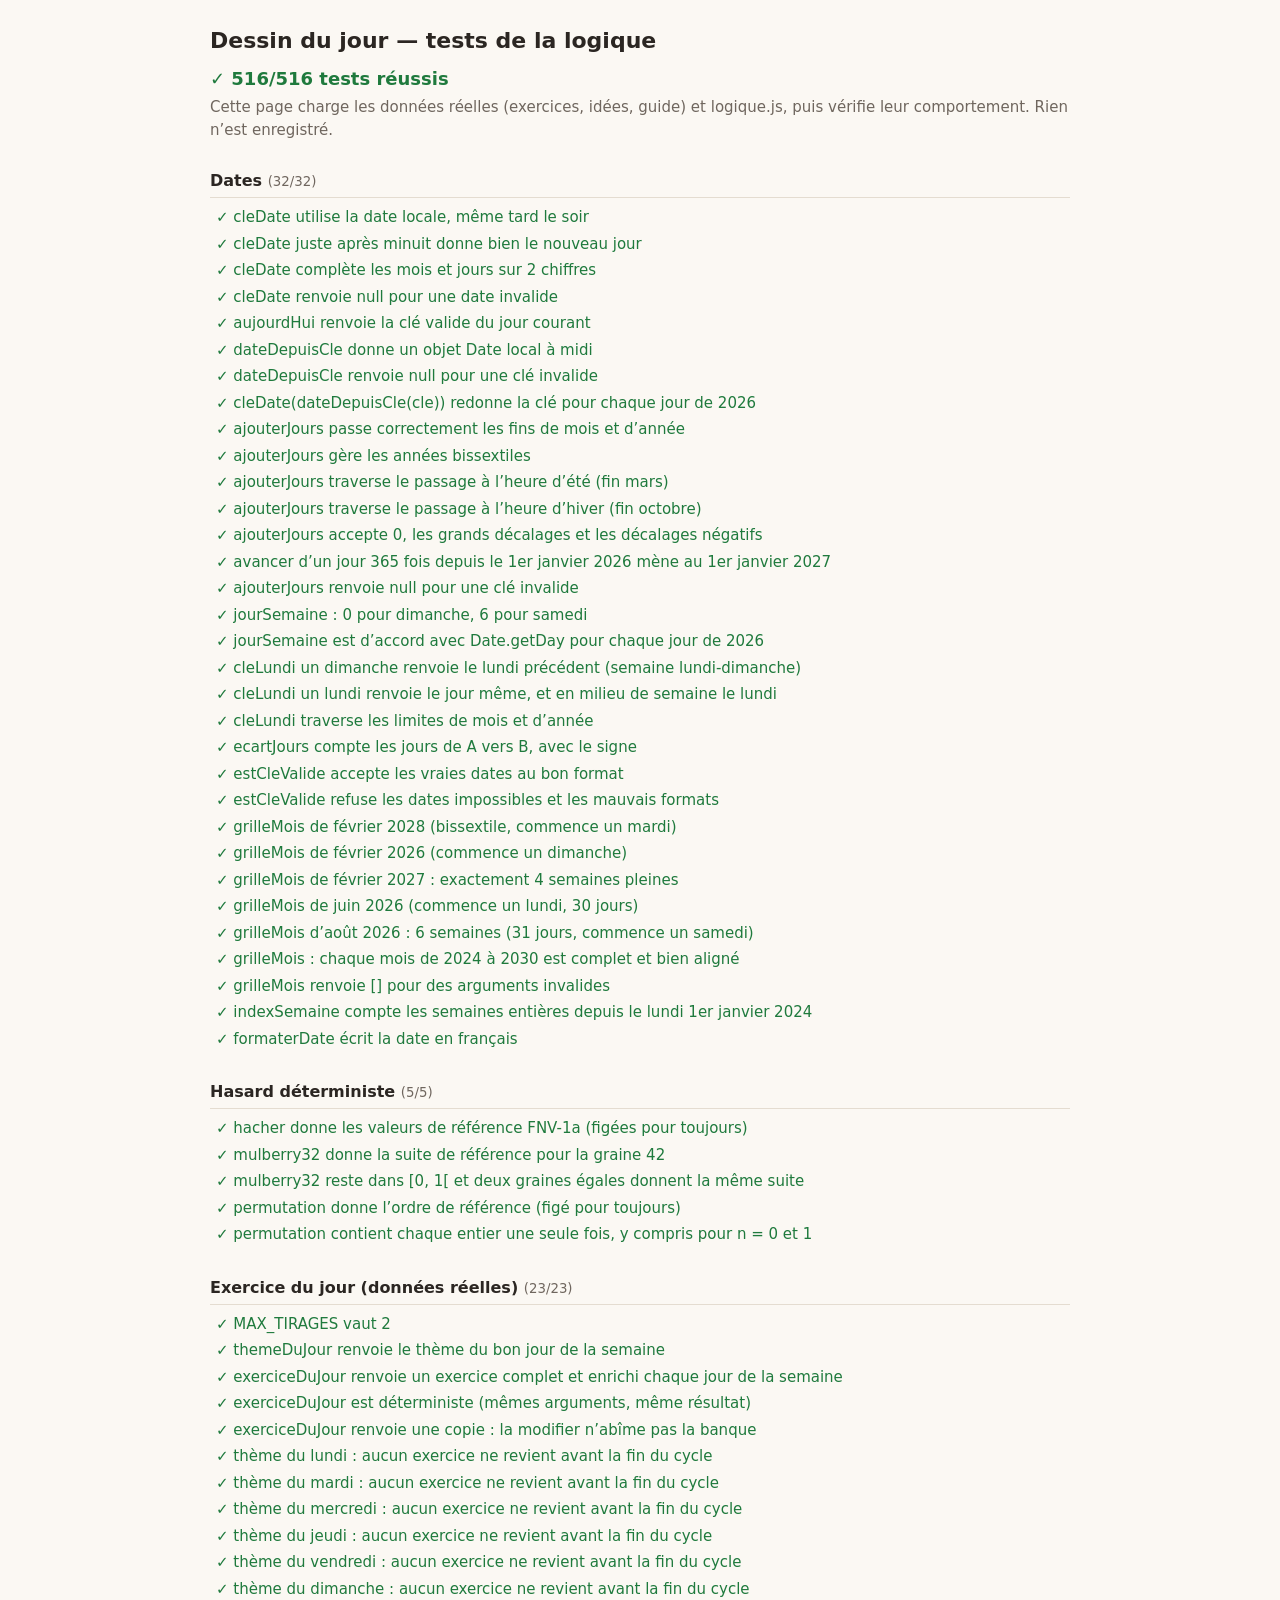
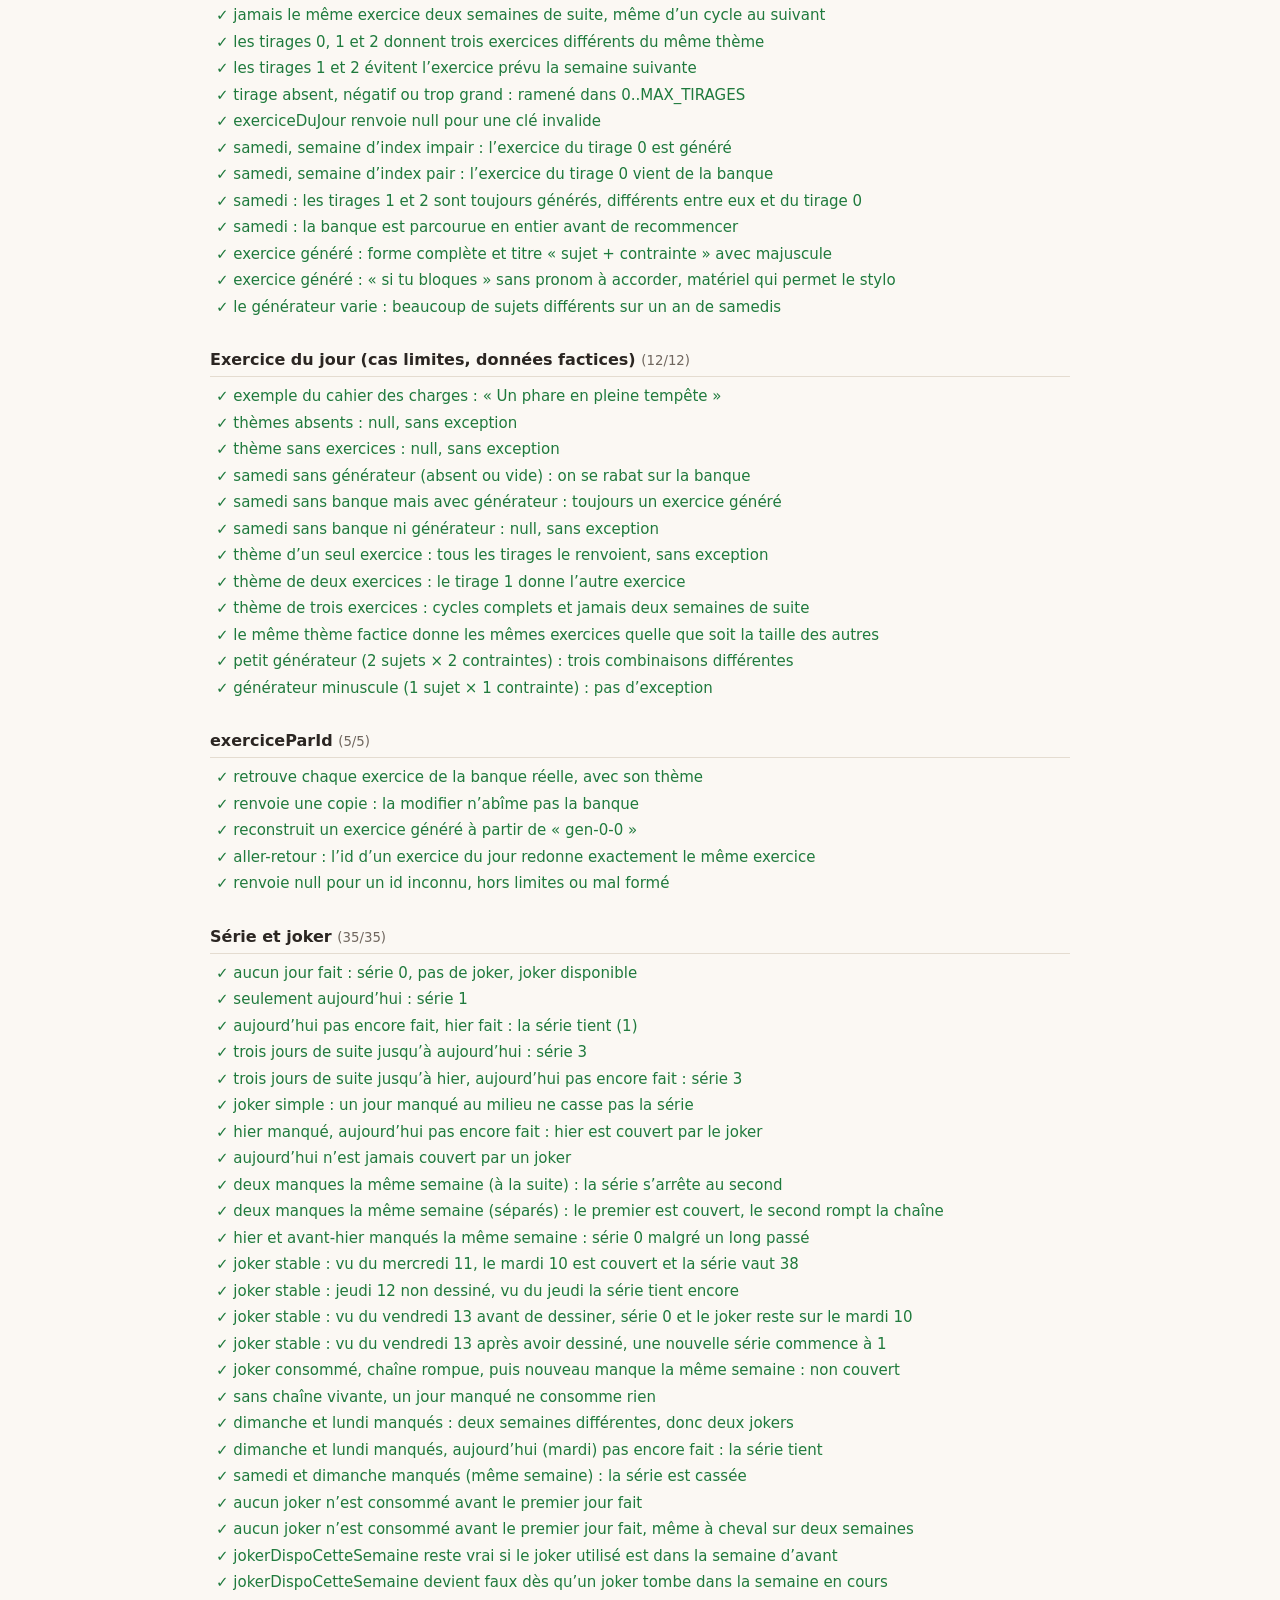
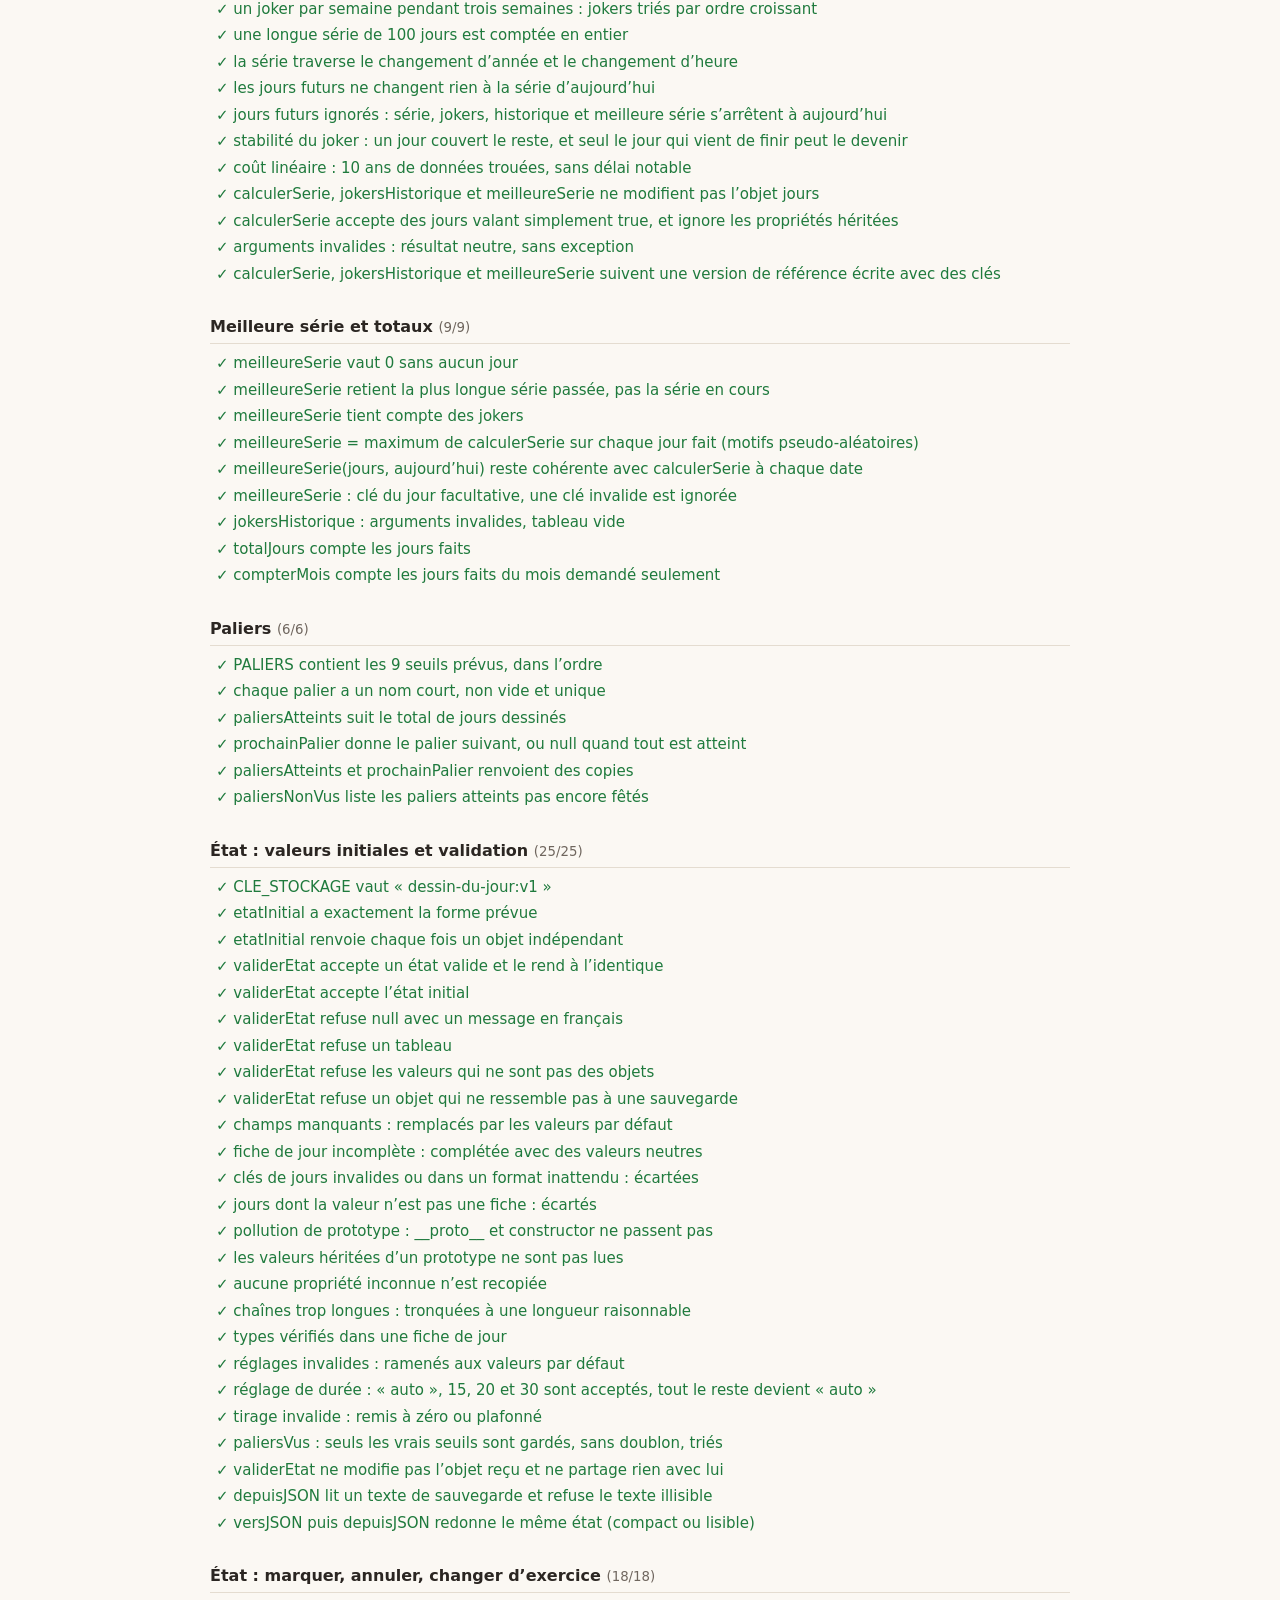
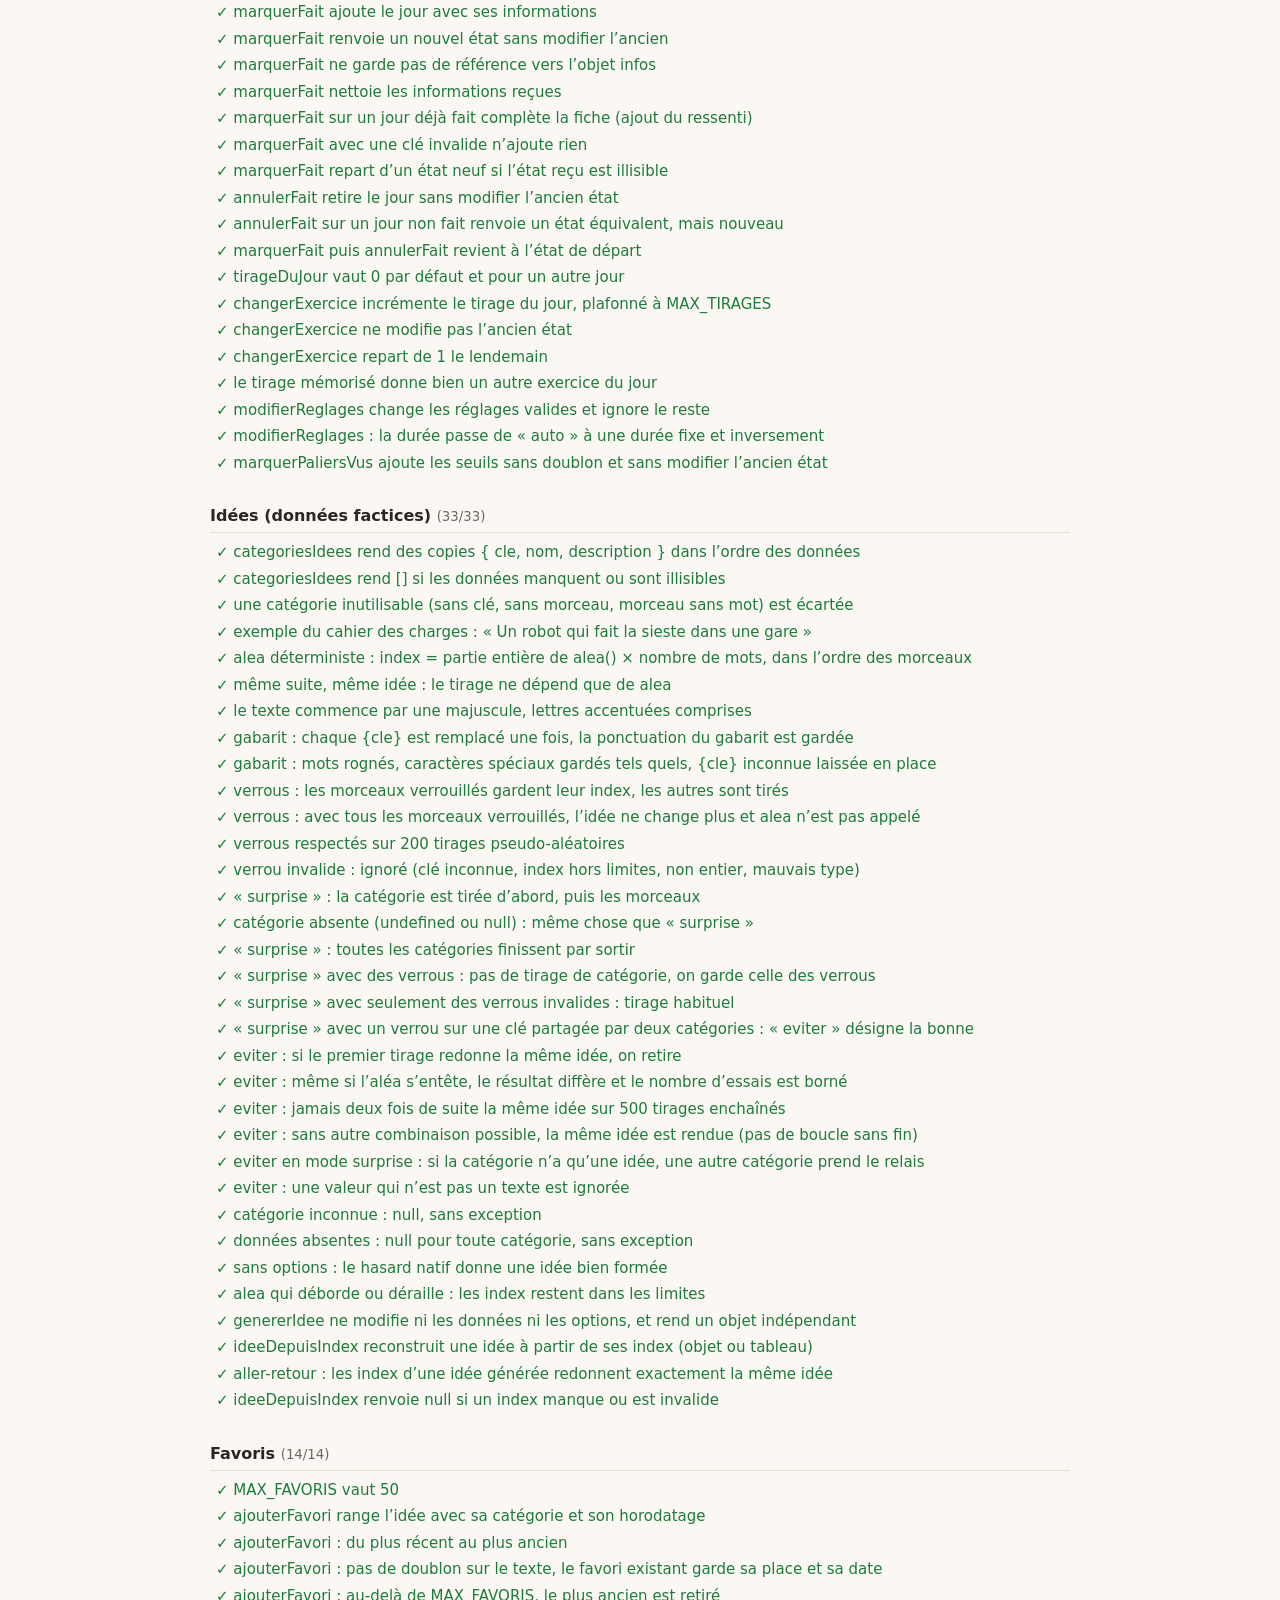
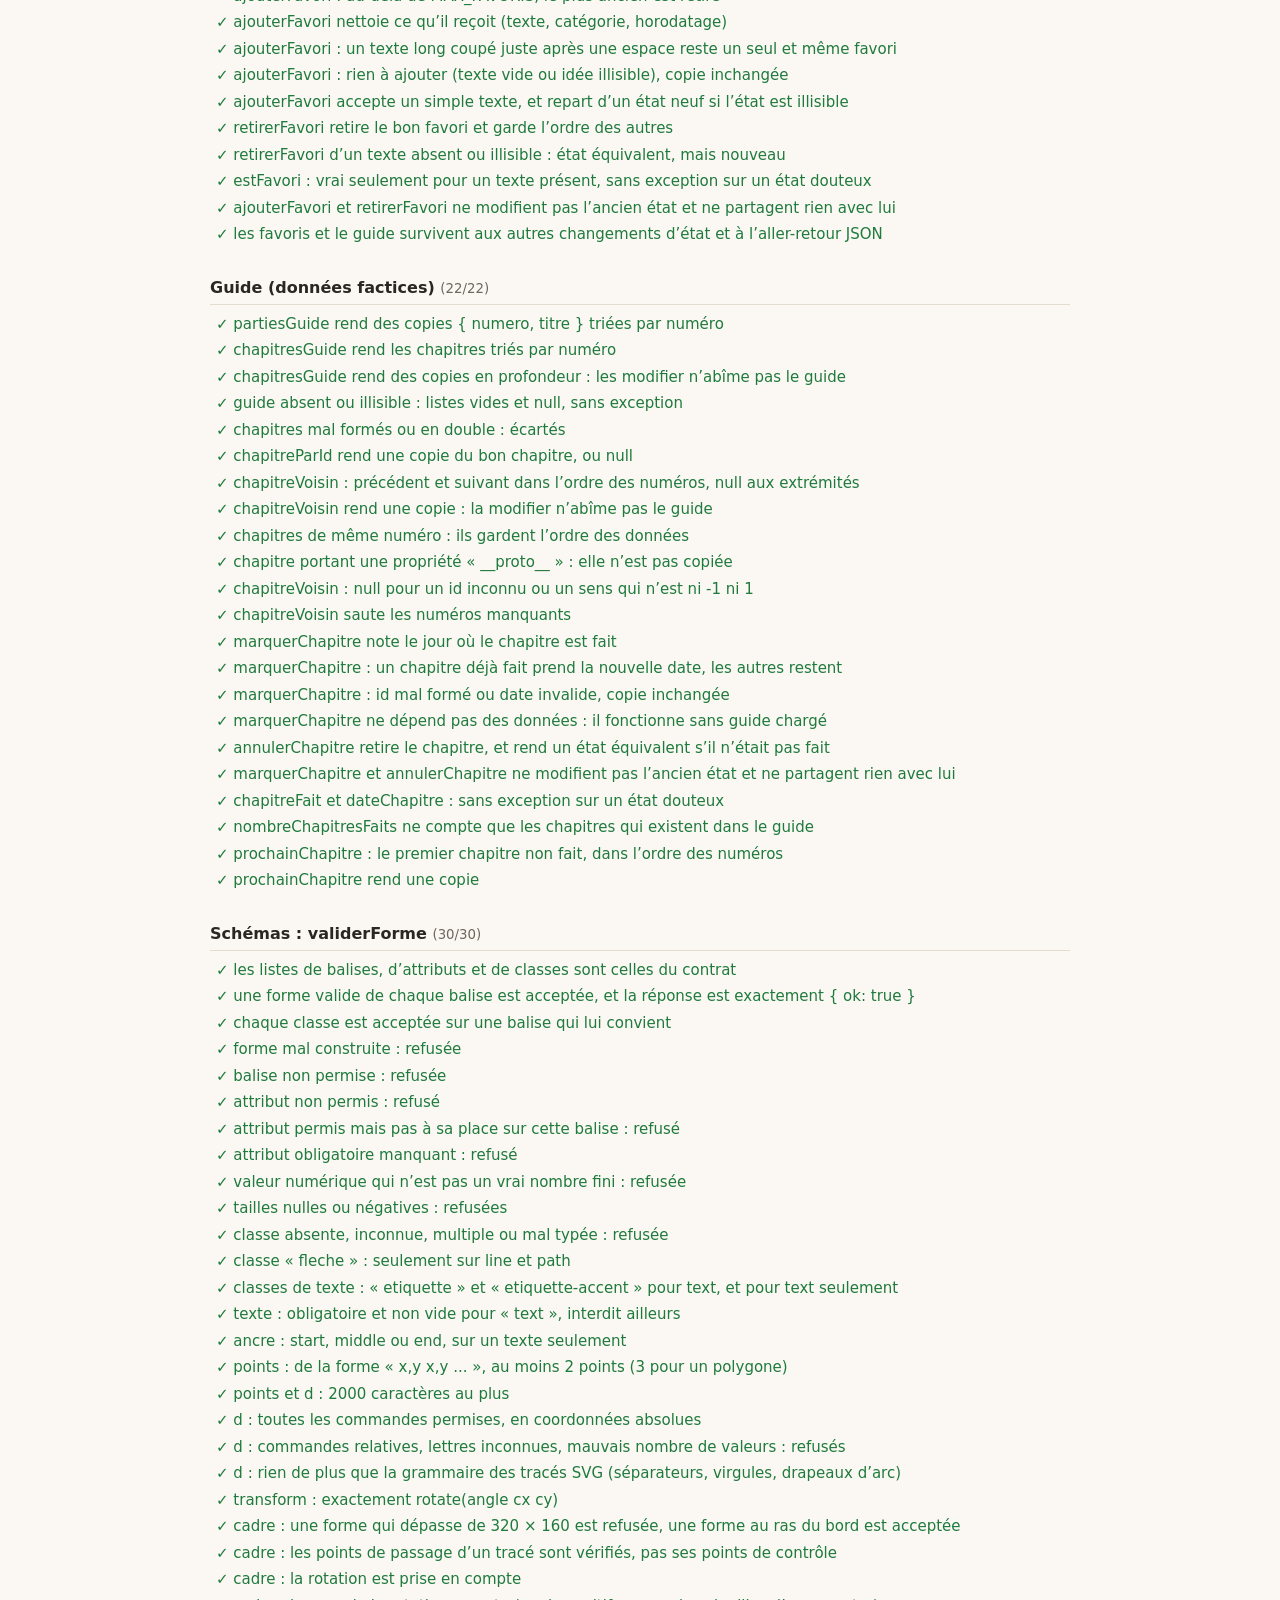
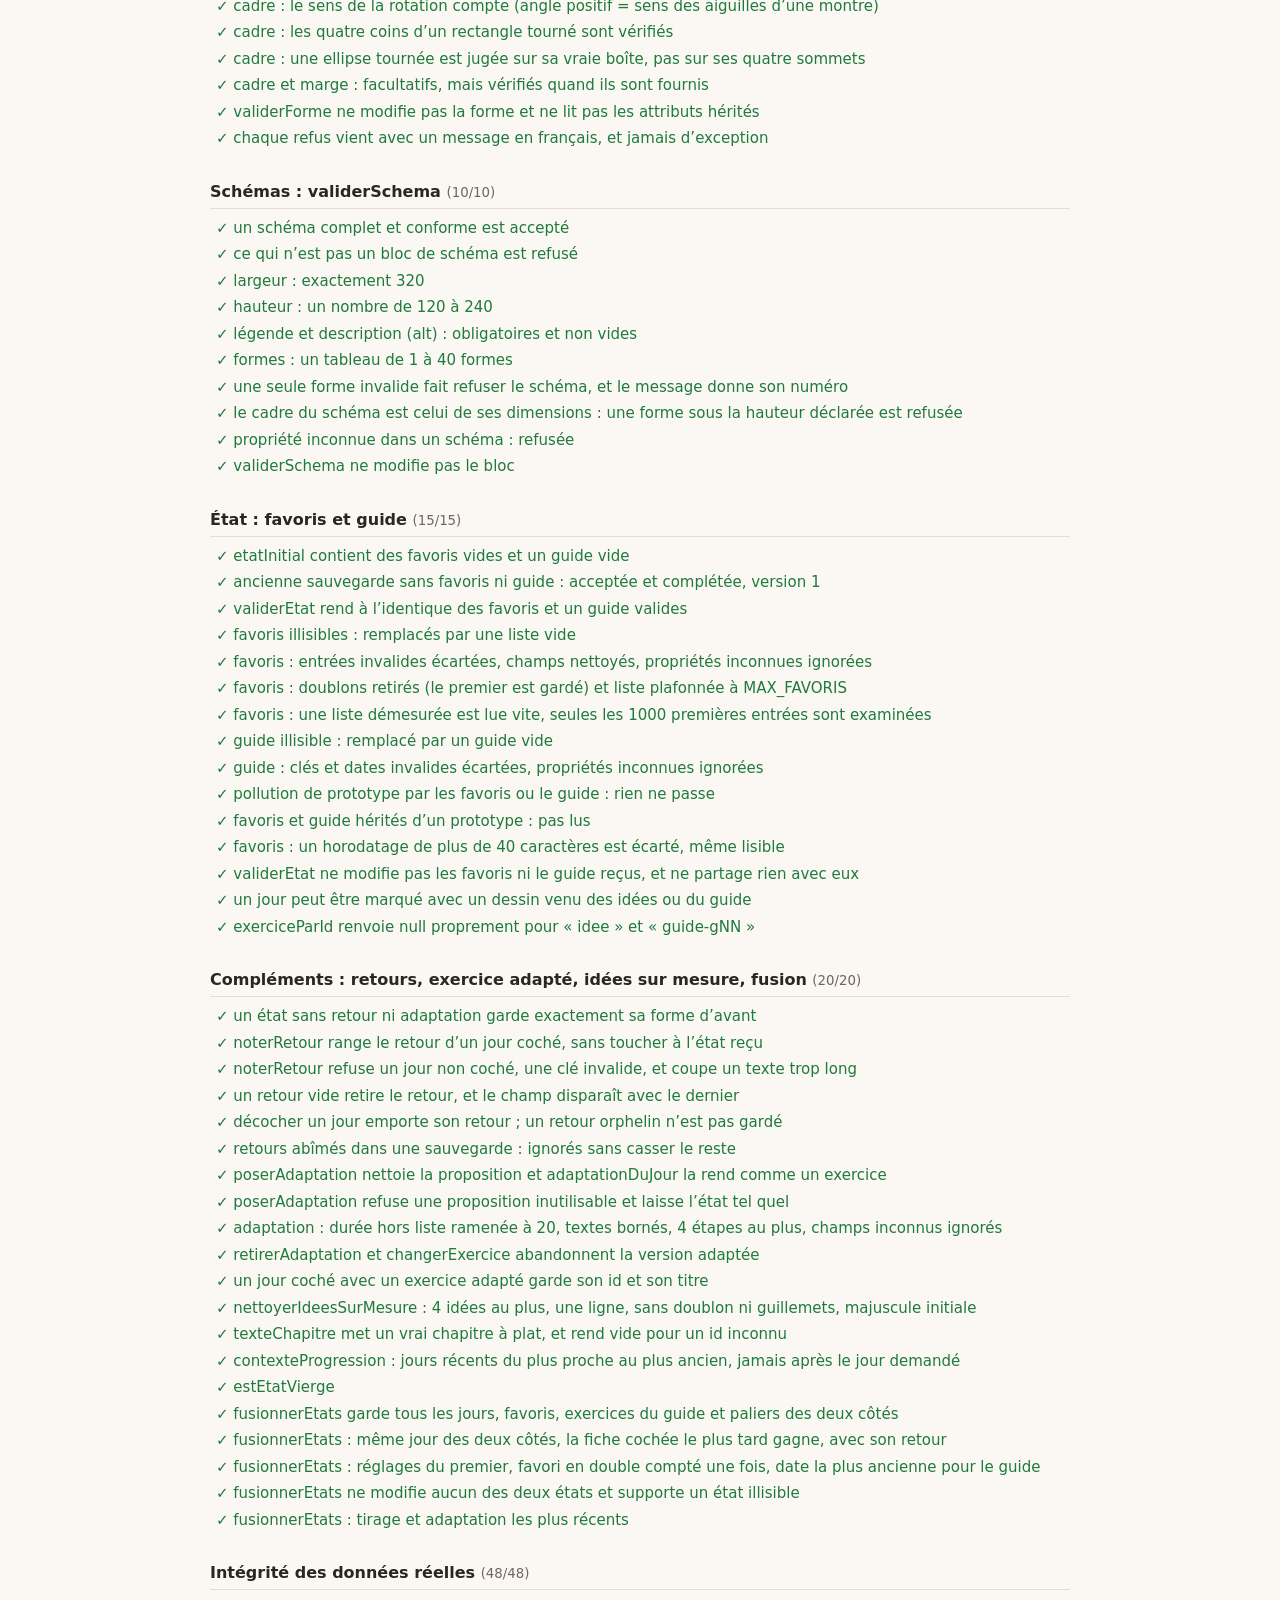
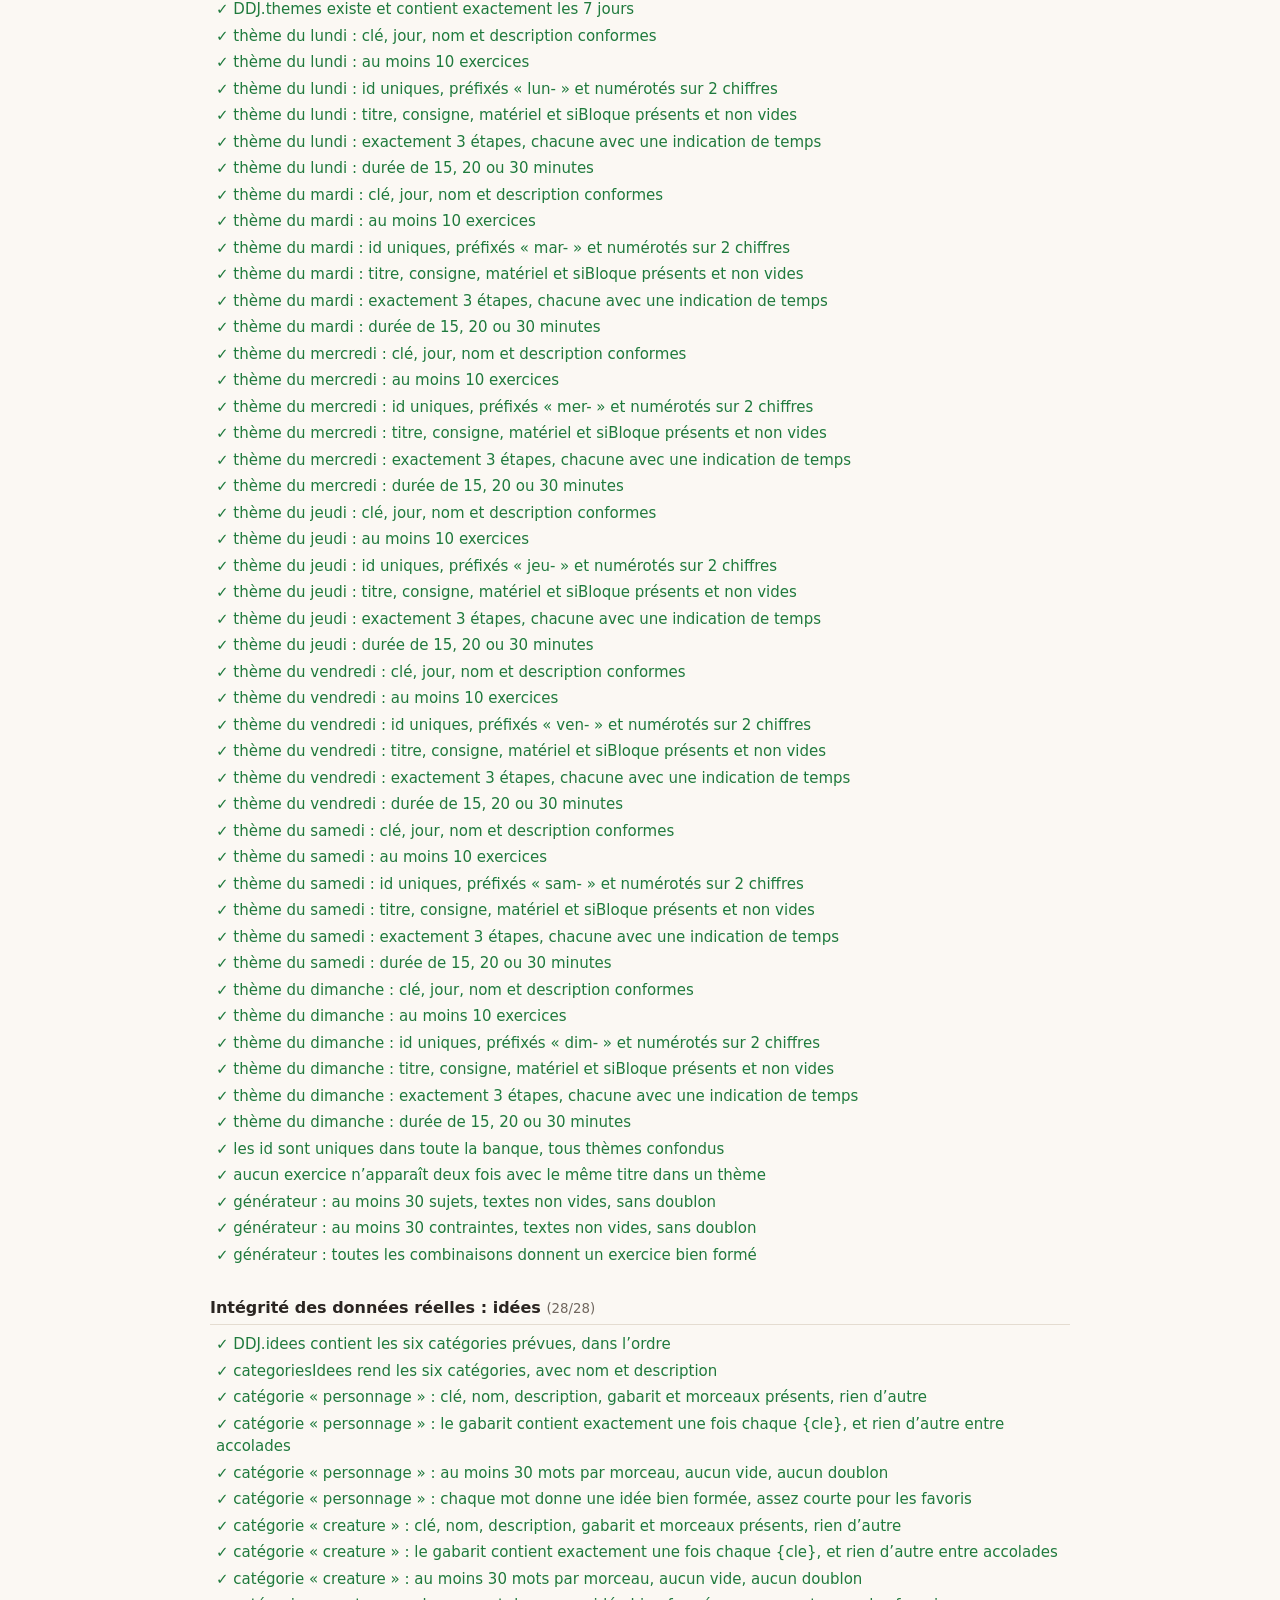
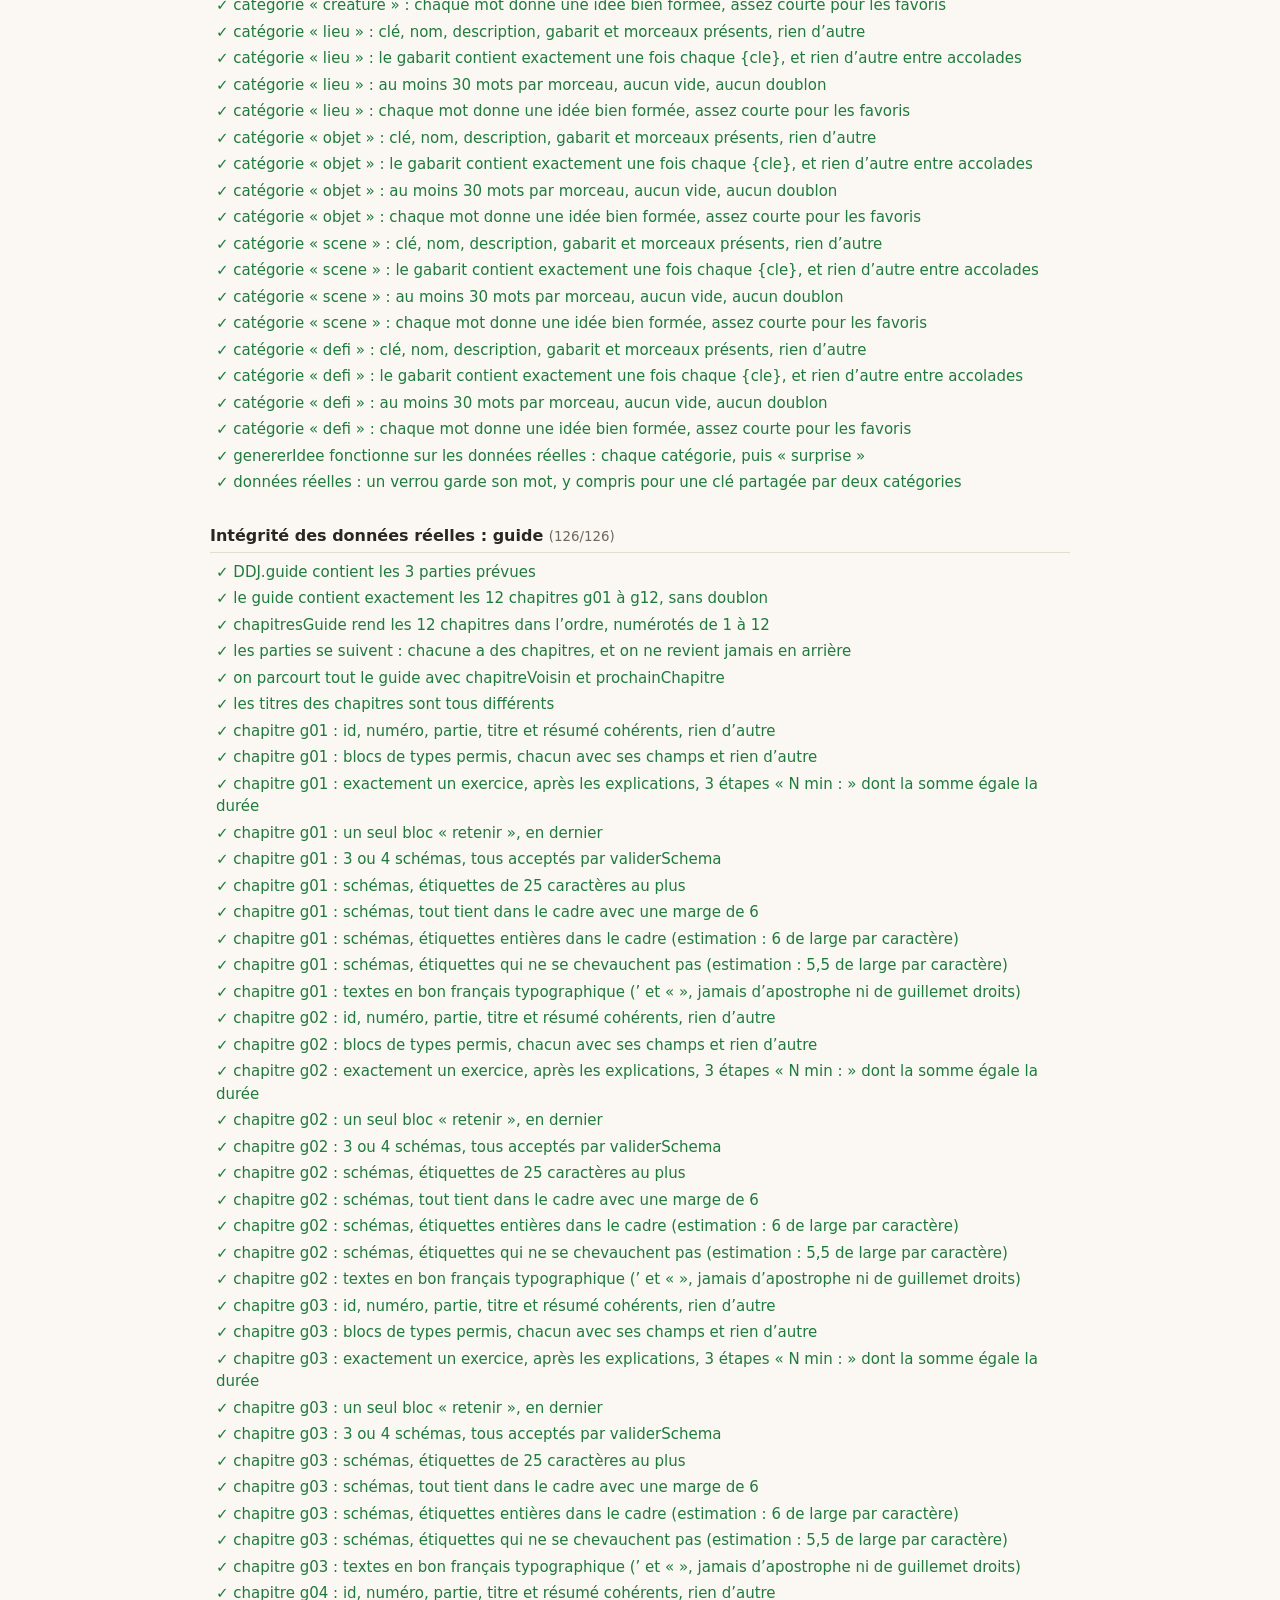
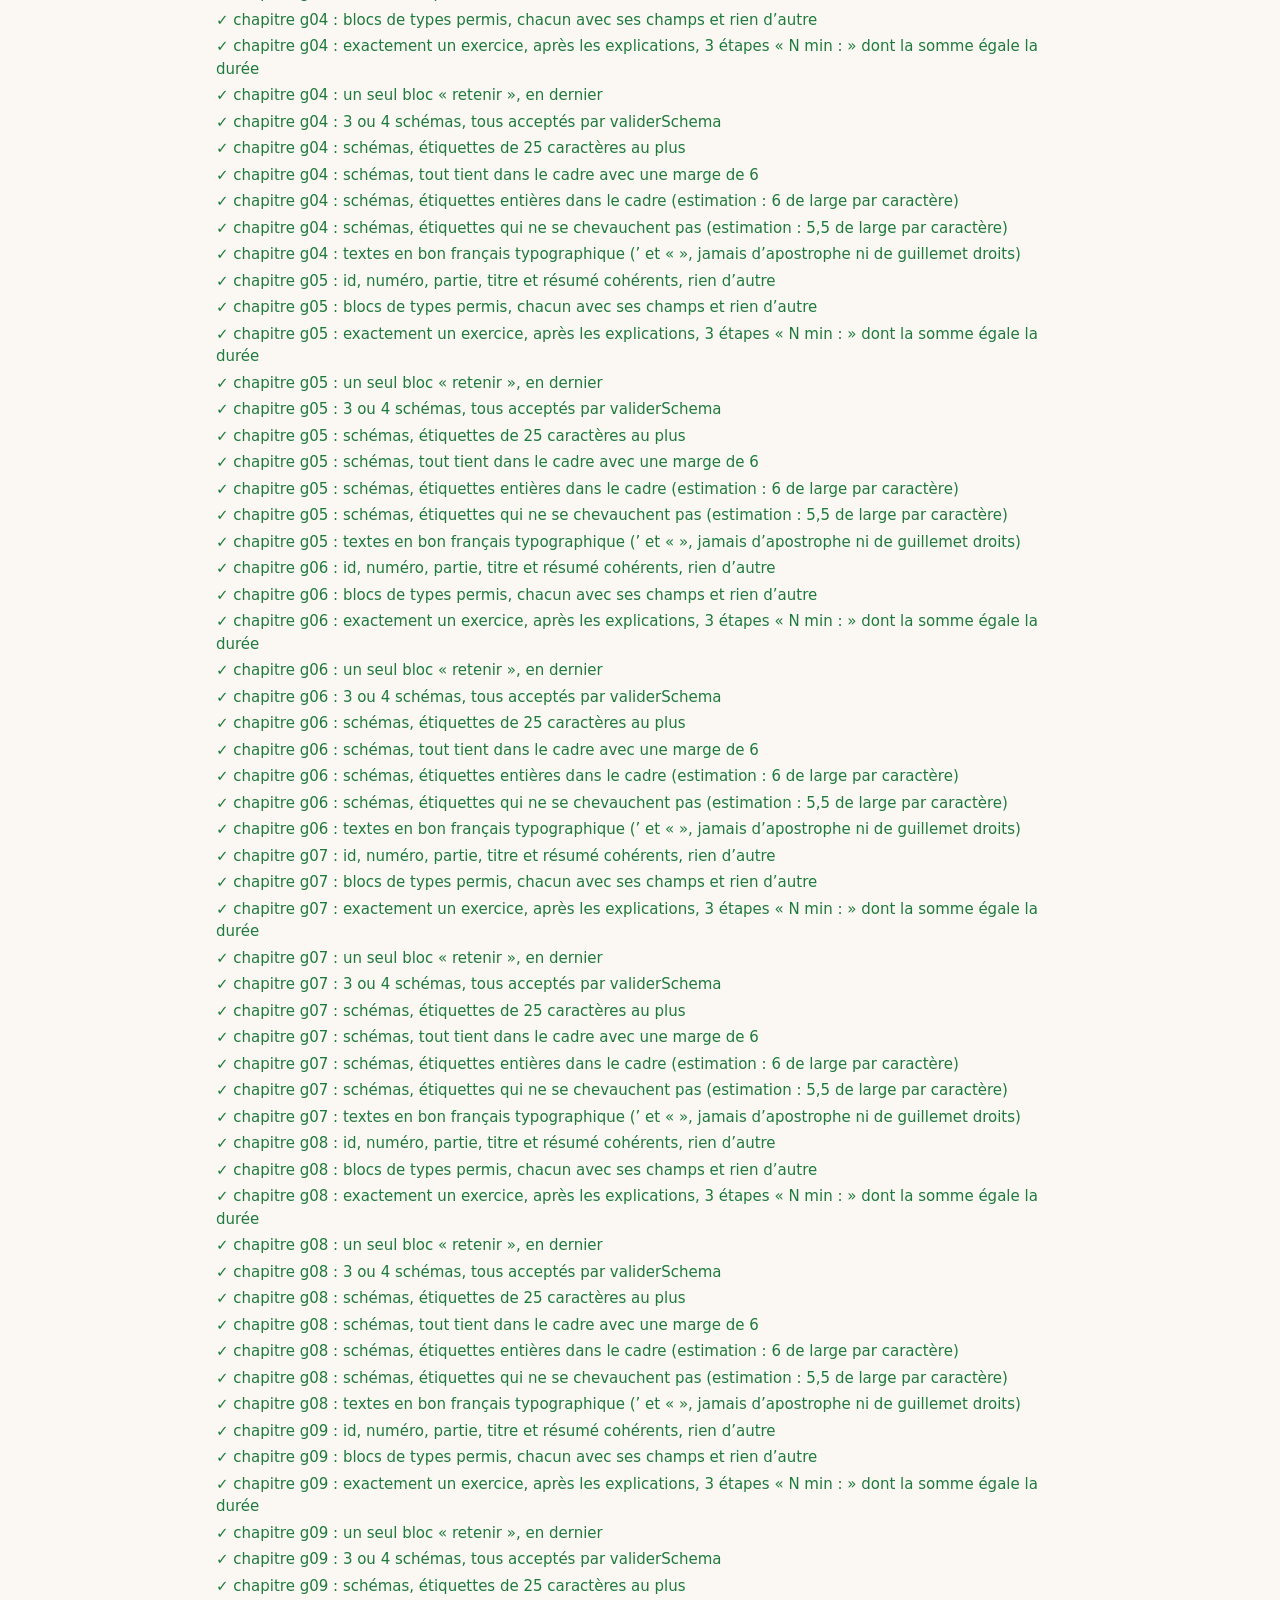
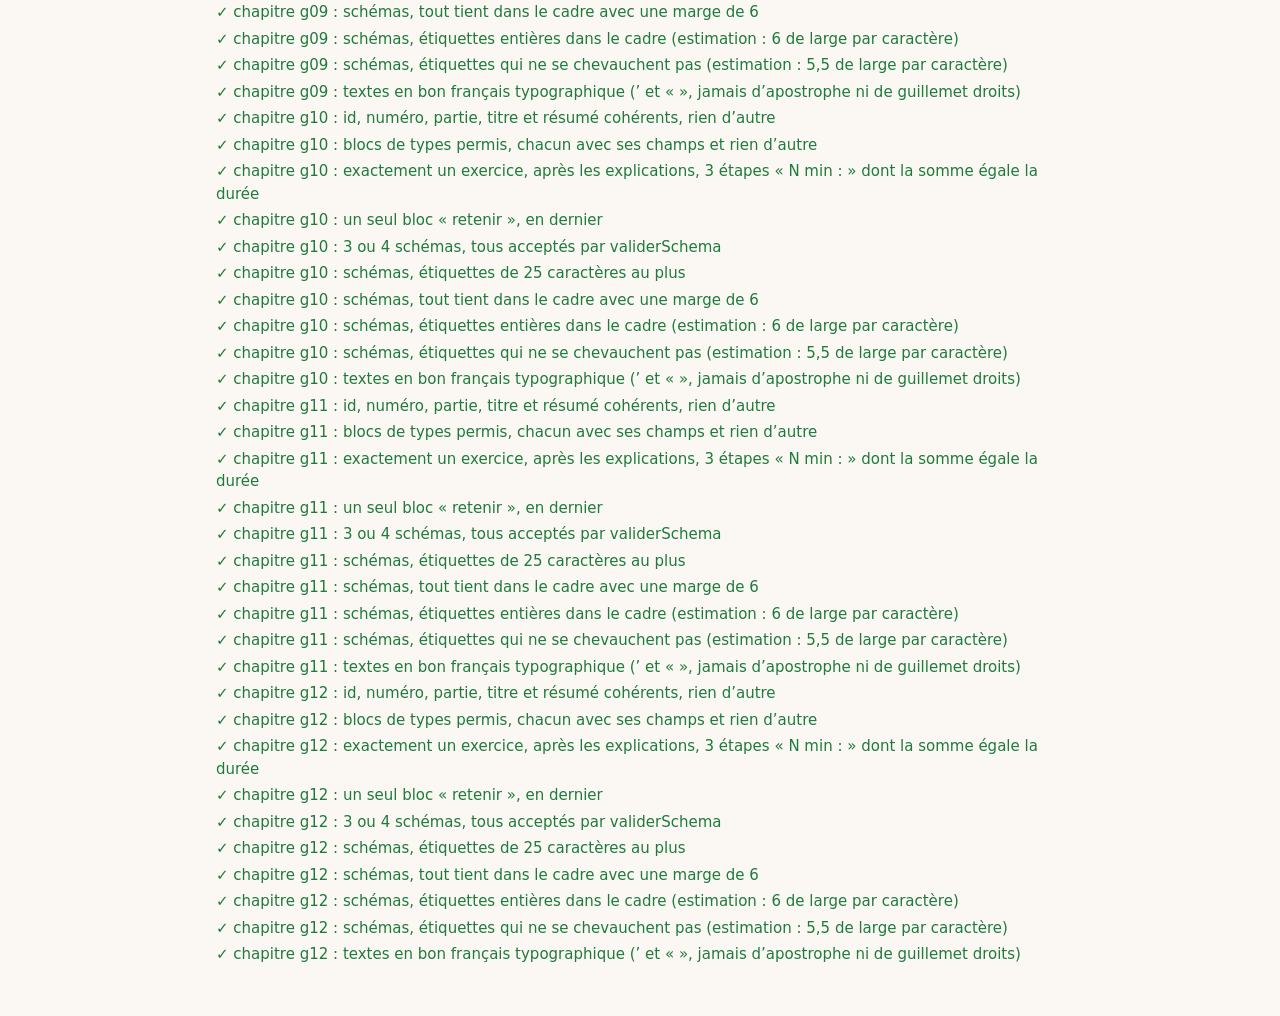
==== commit ef8b48f4: "Ajoute la version artefact Claude : sauvegarde sur le compte et aide de Claude - claude.js : progres" ====
--- a/tests.html
+++ b/tests.html
@@ -4115,6 +4115,251 @@
   });
 
   /* ================================================================== */
+  groupe("Compléments : retours, exercice adapté, idées sur mesure, fusion");
+  /* ================================================================== */
+
+  function etatAvecJour(cle, faitLe, titre) {
+    return L.marquerFait(L.etatInitial(), cle, {
+      exerciceId: "lun-03", titre: titre || "Des lignes", themeNom: "Lignes", duree: 20,
+      faitLe: faitLe || (cle + "T18:00:00.000Z")
+    });
+  }
+
+  var PROPOSITION = {
+    titre: "  Des lignes\n tranquilles ",
+    consigne: "Trace des lignes lentes, sans chercher la perfection.",
+    etapes: ["5 min : dix lignes droites.", "", "10 min : dix courbes.", "5 min : relie-les."],
+    materiel: "Crayon, papier",
+    siBloque: "Ralentis et respire.",
+    duree: 20,
+    pourquoi: "Tes derniers exercices étaient notés difficiles."
+  };
+
+  test("un état sans retour ni adaptation garde exactement sa forme d’avant", function () {
+    var etat = etatAvecJour("2026-03-09");
+    pareil(Object.keys(etat).sort(), ["favoris", "guide", "jours", "paliersVus", "reglages", "tirage", "version"]);
+    pareil(Object.keys(L.validerEtat({ version: 1, retours: {}, adaptation: null }).etat).sort(),
+      ["favoris", "guide", "jours", "paliersVus", "reglages", "tirage", "version"]);
+    egal(L.retourDuJour(etat, "2026-03-09"), "");
+    egal(L.adaptationDuJour(etat, "2026-03-09"), null);
+  });
+
+  test("noterRetour range le retour d’un jour coché, sans toucher à l’état reçu", function () {
+    var etat = etatAvecJour("2026-03-09");
+    var avant = L.versJSON(etat);
+    var apres = L.noterRetour(etat, "2026-03-09", "  Ce qui marche : les traits.\r\n\r\n\r\n\r\nÀ travailler :   les ellipses.  ");
+    egal(L.versJSON(etat), avant, "l’état reçu est intact");
+    egal(L.retourDuJour(apres, "2026-03-09"), "Ce qui marche : les traits.\n\nÀ travailler : les ellipses.");
+    pareil(L.validerEtat(apres).etat, apres, "validerEtat le rend à l’identique");
+    pareil(L.depuisJSON(L.versJSON(apres)).etat, apres, "il survit à un export puis un import");
+  });
+
+  test("noterRetour refuse un jour non coché, une clé invalide, et coupe un texte trop long", function () {
+    var etat = etatAvecJour("2026-03-09");
+    var long = new Array(L.MAX_RETOUR + 200).join("a");
+    egal(L.retourDuJour(L.noterRetour(etat, "2026-03-10", "texte"), "2026-03-10"), "", "jour non coché");
+    egal(L.retourDuJour(L.noterRetour(etat, "pas-une-date", "texte"), "pas-une-date"), "");
+    egal(L.retourDuJour(L.noterRetour(etat, "2026-03-09", long), "2026-03-09").length, L.MAX_RETOUR);
+    egal(L.retourDuJour(L.noterRetour(etat, "2026-03-09", 42), "2026-03-09"), "", "pas un texte");
+  });
+
+  test("un retour vide retire le retour, et le champ disparaît avec le dernier", function () {
+    var etat = L.noterRetour(etatAvecJour("2026-03-09"), "2026-03-09", "Bien.");
+    var vide = L.noterRetour(etat, "2026-03-09", "   ");
+    egal(L.retourDuJour(vide, "2026-03-09"), "");
+    egal(Object.prototype.hasOwnProperty.call(vide, "retours"), false);
+  });
+
+  test("décocher un jour emporte son retour ; un retour orphelin n’est pas gardé", function () {
+    var etat = L.noterRetour(etatAvecJour("2026-03-09"), "2026-03-09", "Bien.");
+    var decoche = L.annulerFait(etat, "2026-03-09");
+    var r;
+    egal(Object.prototype.hasOwnProperty.call(decoche, "retours"), false);
+    r = L.validerEtat({ version: 1, jours: {}, retours: { "2026-03-09": "orphelin", "constructor": "x" } });
+    egal(r.ok, true);
+    egal(Object.prototype.hasOwnProperty.call(r.etat, "retours"), false);
+  });
+
+  test("retours abîmés dans une sauvegarde : ignorés sans casser le reste", function () {
+    var source = JSON.parse(L.versJSON(etatAvecJour("2026-03-09")));
+    var r;
+    source.retours = ["pas", "un", "objet"];
+    r = L.validerEtat(source);
+    egal(r.ok, true);
+    egal(Object.prototype.hasOwnProperty.call(r.etat, "retours"), false);
+    source.retours = { "2026-03-09": { texte: "objet" } };
+    egal(Object.prototype.hasOwnProperty.call(L.validerEtat(source).etat, "retours"), false);
+    egal(L.validerEtat(source).etat.jours["2026-03-09"].titre, "Des lignes");
+  });
+
+  test("poserAdaptation nettoie la proposition et adaptationDuJour la rend comme un exercice", function () {
+    var etat = L.poserAdaptation(L.etatInitial(), "2026-03-09", "lun-03", PROPOSITION);
+    var exo = L.adaptationDuJour(etat, "2026-03-09");
+    verifier(exo !== null, "pas d’adaptation");
+    egal(exo.id, "adapte-lun-03");
+    egal(exo.titre, "Des lignes tranquilles", "titre sur une ligne, rogné");
+    pareil(exo.etapes, ["5 min : dix lignes droites.", "10 min : dix courbes.", "5 min : relie-les."], "étapes vides retirées");
+    egal(exo.duree, 20);
+    egal(exo.adapte, true);
+    egal(exo.pourquoi, PROPOSITION.pourquoi);
+    egal(L.adaptationDuJour(etat, "2026-03-10"), null, "elle ne vaut que pour son jour");
+    pareil(L.validerEtat(etat).etat, etat, "validerEtat la rend à l’identique");
+    pareil(L.depuisJSON(L.versJSON(etat)).etat, etat);
+  });
+
+  test("poserAdaptation refuse une proposition inutilisable et laisse l’état tel quel", function () {
+    var base = L.etatInitial();
+    var mauvaises = [
+      null, "texte", [], {},
+      { titre: "", consigne: "c", etapes: ["a", "b"] },
+      { titre: "t", consigne: "", etapes: ["a", "b"] },
+      { titre: "t", consigne: "c", etapes: ["une seule"] },
+      { titre: "t", consigne: "c", etapes: "pas un tableau" },
+      { titre: 12, consigne: {}, etapes: [1, 2, 3] }
+    ];
+    var i;
+    for (i = 0; i < mauvaises.length; i++) {
+      pareil(L.poserAdaptation(base, "2026-03-09", "lun-03", mauvaises[i]), base, "proposition " + i);
+    }
+    pareil(L.poserAdaptation(base, "pas-une-date", "lun-03", PROPOSITION), base, "date invalide");
+    pareil(L.poserAdaptation(base, "2026-03-09", "id avec espace", PROPOSITION), base, "id de base invalide");
+    pareil(L.poserAdaptation(base, "2026-03-09", new Array(60).join("a"), PROPOSITION), base, "id trop long");
+  });
+
+  test("adaptation : durée hors liste ramenée à 20, textes bornés, 4 étapes au plus, champs inconnus ignorés", function () {
+    var prop = {
+      titre: new Array(400).join("t"), consigne: new Array(2000).join("c"),
+      etapes: ["a", "b", "c", "d", "e", "f"], duree: 45, onclick: "alert(1)", pourquoi: new Array(900).join("p")
+    };
+    var etat = L.poserAdaptation(L.etatInitial(), "2026-03-09", "lun-03", prop);
+    egal(etat.adaptation.duree, 20);
+    egal(etat.adaptation.titre.length, 120);
+    egal(etat.adaptation.consigne.length, 600);
+    egal(etat.adaptation.etapes.length, 4);
+    egal(etat.adaptation.pourquoi.length, 300);
+    pareil(Object.keys(etat.adaptation).sort(),
+      ["base", "consigne", "date", "duree", "etapes", "materiel", "pourquoi", "siBloque", "titre"]);
+  });
+
+  test("retirerAdaptation et changerExercice abandonnent la version adaptée", function () {
+    var etat = L.poserAdaptation(L.etatInitial(), "2026-03-09", "lun-03", PROPOSITION);
+    egal(Object.prototype.hasOwnProperty.call(L.retirerAdaptation(etat), "adaptation"), false);
+    egal(Object.prototype.hasOwnProperty.call(L.changerExercice(etat, "2026-03-09"), "adaptation"), false);
+    verifier(L.adaptationDuJour(etat, "2026-03-09") !== null, "l’état reçu est intact");
+  });
+
+  test("un jour coché avec un exercice adapté garde son id et son titre", function () {
+    var etat = L.poserAdaptation(L.etatInitial(), "2026-03-09", "lun-03", PROPOSITION);
+    var exo = L.adaptationDuJour(etat, "2026-03-09");
+    var fait = L.marquerFait(etat, "2026-03-09", { exerciceId: exo.id, titre: exo.titre, duree: exo.duree, faitLe: "2026-03-09T18:00:00.000Z" });
+    egal(fait.jours["2026-03-09"].exerciceId, "adapte-lun-03");
+    egal(L.exerciceParId("adapte-lun-03"), null, "ce n’est pas un exercice de la banque");
+    verifier(L.adaptationDuJour(fait, "2026-03-09") !== null, "l’adaptation reste lisible après la coche");
+  });
+
+  test("nettoyerIdeesSurMesure : 4 idées au plus, une ligne, sans doublon ni guillemets, majuscule initiale", function () {
+    pareil(L.nettoyerIdeesSurMesure([" un chat\nastronaute ", "« Un chat astronaute »", "une tasse", 12, null, "", { texte: "un robot" }, "a", "b"]),
+      ["Un chat astronaute", "Une tasse", "Un robot", "A"]);
+    pareil(L.nettoyerIdeesSurMesure("pas un tableau"), []);
+    pareil(L.nettoyerIdeesSurMesure(null), []);
+    egal(L.nettoyerIdeesSurMesure([new Array(500).join("x")])[0].length, 160);
+  });
+
+  test("texteChapitre met un vrai chapitre à plat, et rend vide pour un id inconnu", function () {
+    var texte = L.texteChapitre("g03");
+    var chapitre = L.chapitreParId("g03");
+    verifier(chapitre !== null, "le chapitre g03 manque");
+    verifier(texte.indexOf("Chapitre 3 : " + chapitre.titre) === 0, "le titre ouvre le texte");
+    verifier(texte.indexOf("À retenir :") !== -1, "le bloc « À retenir » y est");
+    verifier(texte.indexOf("Exercice (") !== -1, "l’exercice y est");
+    verifier(texte.indexOf("[object") === -1 && texte.indexOf("undefined") === -1, "rien d’illisible");
+    verifier(texte.length > 1500, "texte trop court : " + texte.length);
+    egal(L.texteChapitre("g99"), "");
+    egal(L.texteChapitre(null), "");
+  });
+
+  test("contexteProgression : jours récents du plus proche au plus ancien, jamais après le jour demandé", function () {
+    var etat = etatAvecJour("2026-03-09");
+    var c;
+    etat = L.marquerFait(etat, "2026-03-10", { titre: "Tasses", themeNom: "Objets", duree: 15, ressenti: "difficile", faitLe: "2026-03-10T18:00:00.000Z" });
+    etat = L.marquerFait(etat, "2026-03-12", { titre: "Futur", faitLe: "2026-03-12T18:00:00.000Z" });
+    etat = L.marquerChapitre(etat, "g02", "2026-03-10");
+    c = L.contexteProgression(etat, "2026-03-11");
+    egal(c.total, 3);
+    egal(c.recents.length, 2);
+    egal(c.recents[0].date, "2026-03-10");
+    egal(c.recents[0].ressenti, "difficile");
+    egal(c.recents[1].date, "2026-03-09");
+    pareil(c.chapitresFaits, [2]);
+    egal(L.contexteProgression(etat, "2026-03-12", 1).recents.length, 1, "nombre demandé");
+    pareil(L.contexteProgression(null, "2026-03-11").recents, [], "état illisible");
+  });
+
+  test("estEtatVierge", function () {
+    egal(L.estEtatVierge(L.etatInitial()), true);
+    egal(L.estEtatVierge(null), true, "un état illisible vaut un état neuf");
+    egal(L.estEtatVierge(etatAvecJour("2026-03-09")), false);
+    egal(L.estEtatVierge(L.modifierReglages(L.etatInitial(), { son: false })), false);
+  });
+
+  test("fusionnerEtats garde tous les jours, favoris, exercices du guide et paliers des deux côtés", function () {
+    var a = L.marquerChapitre(L.ajouterFavori(etatAvecJour("2026-03-09"), "Un chat", "2026-03-09T10:00:00.000Z"), "g01", "2026-03-09");
+    var b = L.marquerChapitre(L.ajouterFavori(etatAvecJour("2026-03-10"), "Une tasse", "2026-03-10T10:00:00.000Z"), "g02", "2026-03-10");
+    var f;
+    a = L.marquerPaliersVus(a, [1]);
+    b = L.marquerPaliersVus(b, [3]);
+    f = L.fusionnerEtats(a, b);
+    pareil(Object.keys(f.jours), ["2026-03-09", "2026-03-10"]);
+    egal(f.favoris.length, 2);
+    pareil(f.guide.faits, { g01: "2026-03-09", g02: "2026-03-10" });
+    pareil(f.paliersVus, [1, 3]);
+    pareil(L.validerEtat(f).etat, f, "le résultat est un état propre");
+  });
+
+  test("fusionnerEtats : même jour des deux côtés, la fiche cochée le plus tard gagne, avec son retour", function () {
+    var a = L.noterRetour(etatAvecJour("2026-03-09", "2026-03-09T10:00:00.000Z", "Matin"), "2026-03-09", "Retour du matin");
+    var b = L.noterRetour(etatAvecJour("2026-03-09", "2026-03-09T20:00:00.000Z", "Soir"), "2026-03-09", "Retour du soir");
+    egal(L.fusionnerEtats(a, b).jours["2026-03-09"].titre, "Soir");
+    egal(L.retourDuJour(L.fusionnerEtats(a, b), "2026-03-09"), "Retour du soir");
+    egal(L.fusionnerEtats(b, a).jours["2026-03-09"].titre, "Soir", "dans l’autre sens aussi");
+    egal(L.retourDuJour(L.fusionnerEtats(b, a), "2026-03-09"), "Retour du soir");
+  });
+
+  test("fusionnerEtats : réglages du premier, favori en double compté une fois, date la plus ancienne pour le guide", function () {
+    var a = L.modifierReglages(L.ajouterFavori(L.etatInitial(), "Un chat", "2026-03-09T10:00:00.000Z"), { theme: "sombre" });
+    var b = L.modifierReglages(L.ajouterFavori(L.etatInitial(), "Un chat", "2026-03-10T10:00:00.000Z"), { theme: "clair" });
+    var f;
+    a = L.marquerChapitre(a, "g01", "2026-03-12");
+    b = L.marquerChapitre(b, "g01", "2026-03-10");
+    f = L.fusionnerEtats(a, b);
+    egal(f.reglages.theme, "sombre");
+    egal(f.favoris.length, 1);
+    egal(f.guide.faits.g01, "2026-03-10");
+  });
+
+  test("fusionnerEtats ne modifie aucun des deux états et supporte un état illisible", function () {
+    var a = etatAvecJour("2026-03-09");
+    var b = L.noterRetour(etatAvecJour("2026-03-10"), "2026-03-10", "Bien.");
+    var ja = L.versJSON(a);
+    var jb = L.versJSON(b);
+    L.fusionnerEtats(a, b);
+    egal(L.versJSON(a), ja);
+    egal(L.versJSON(b), jb);
+    pareil(L.fusionnerEtats(a, null), a);
+    pareil(L.fusionnerEtats(undefined, b), b);
+    pareil(L.fusionnerEtats(L.etatInitial(), L.etatInitial()), L.etatInitial());
+  });
+
+  test("fusionnerEtats : tirage et adaptation les plus récents", function () {
+    var a = L.changerExercice(L.etatInitial(), "2026-03-09");
+    var b = L.poserAdaptation(L.changerExercice(L.changerExercice(L.etatInitial(), "2026-03-09"), "2026-03-09"), "2026-03-10", "lun-03", PROPOSITION);
+    var f = L.fusionnerEtats(a, b);
+    pareil(f.tirage, { date: "2026-03-09", n: 2 });
+    egal(f.adaptation.date, "2026-03-10");
+    egal(L.fusionnerEtats(b, a).adaptation.date, "2026-03-10");
+  });
+
+  /* ================================================================== */
   groupe("Intégrité des données réelles");
   /* ================================================================== */
 
